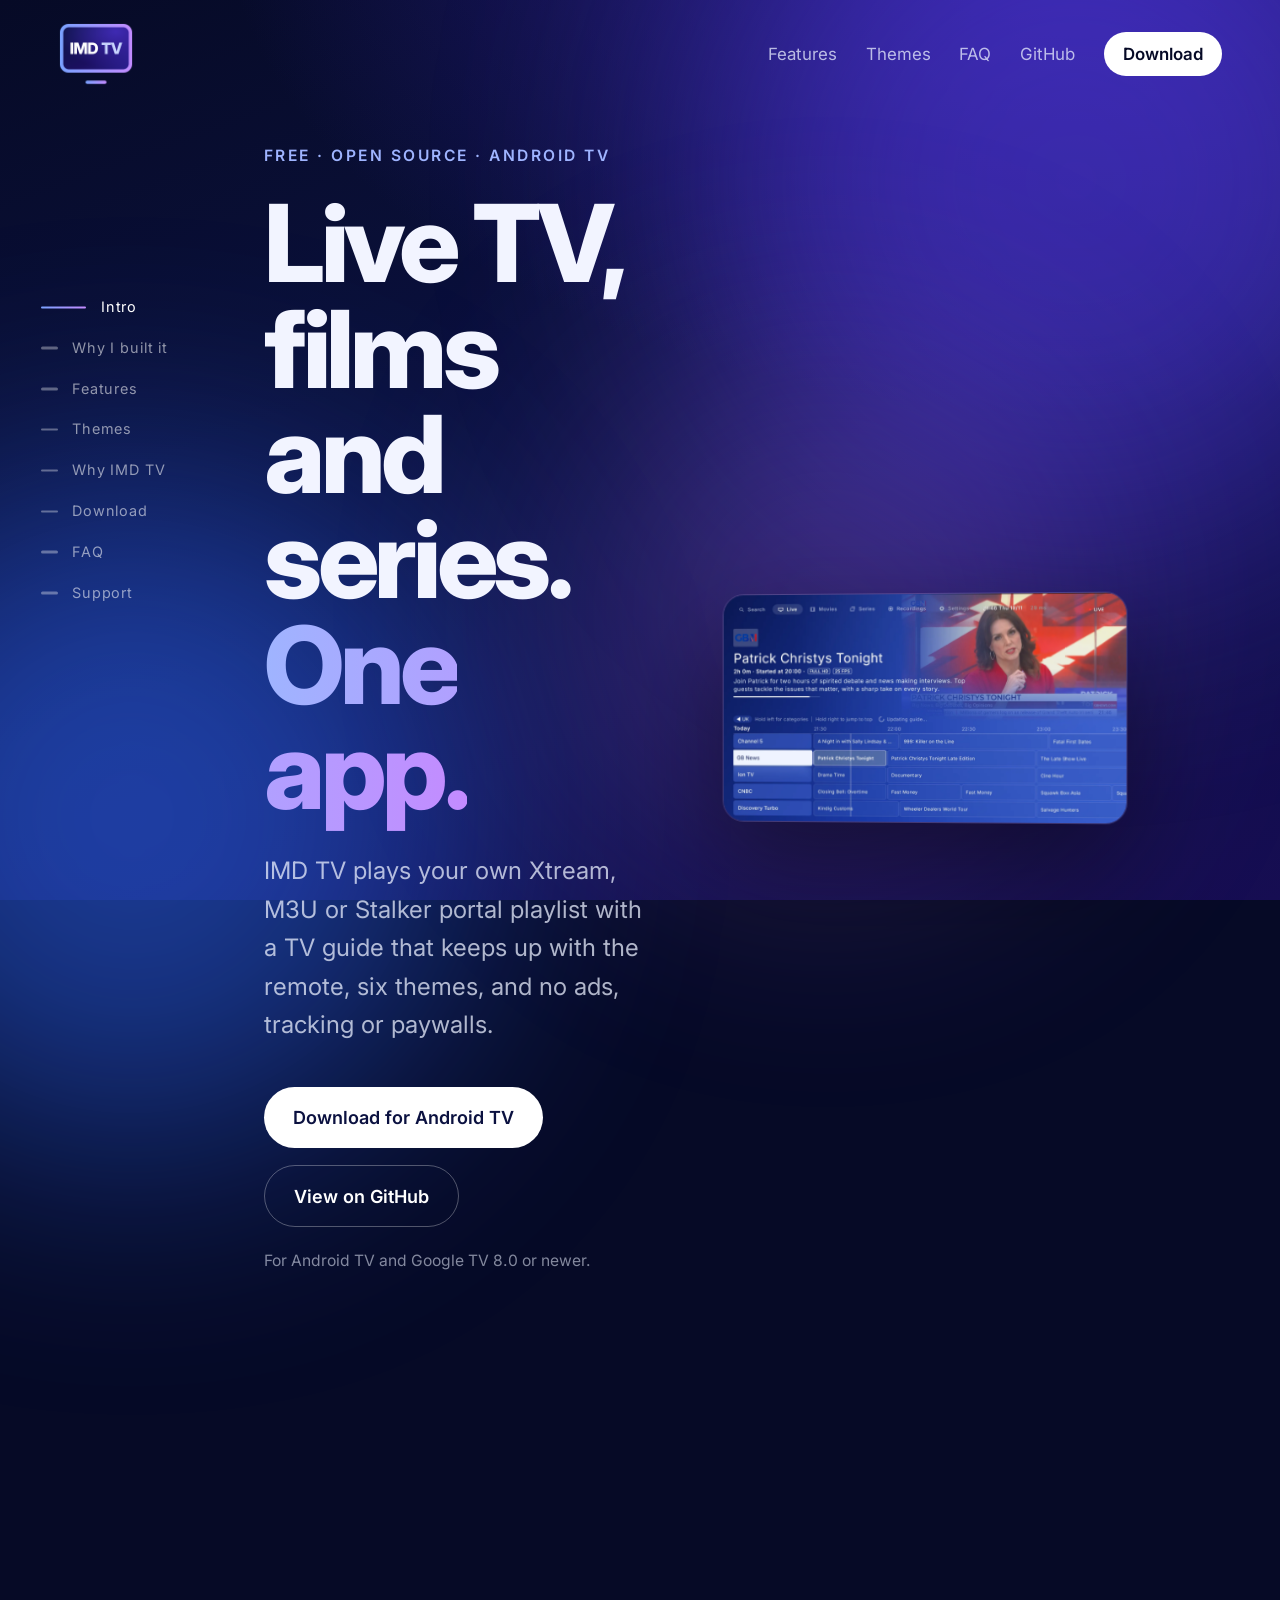
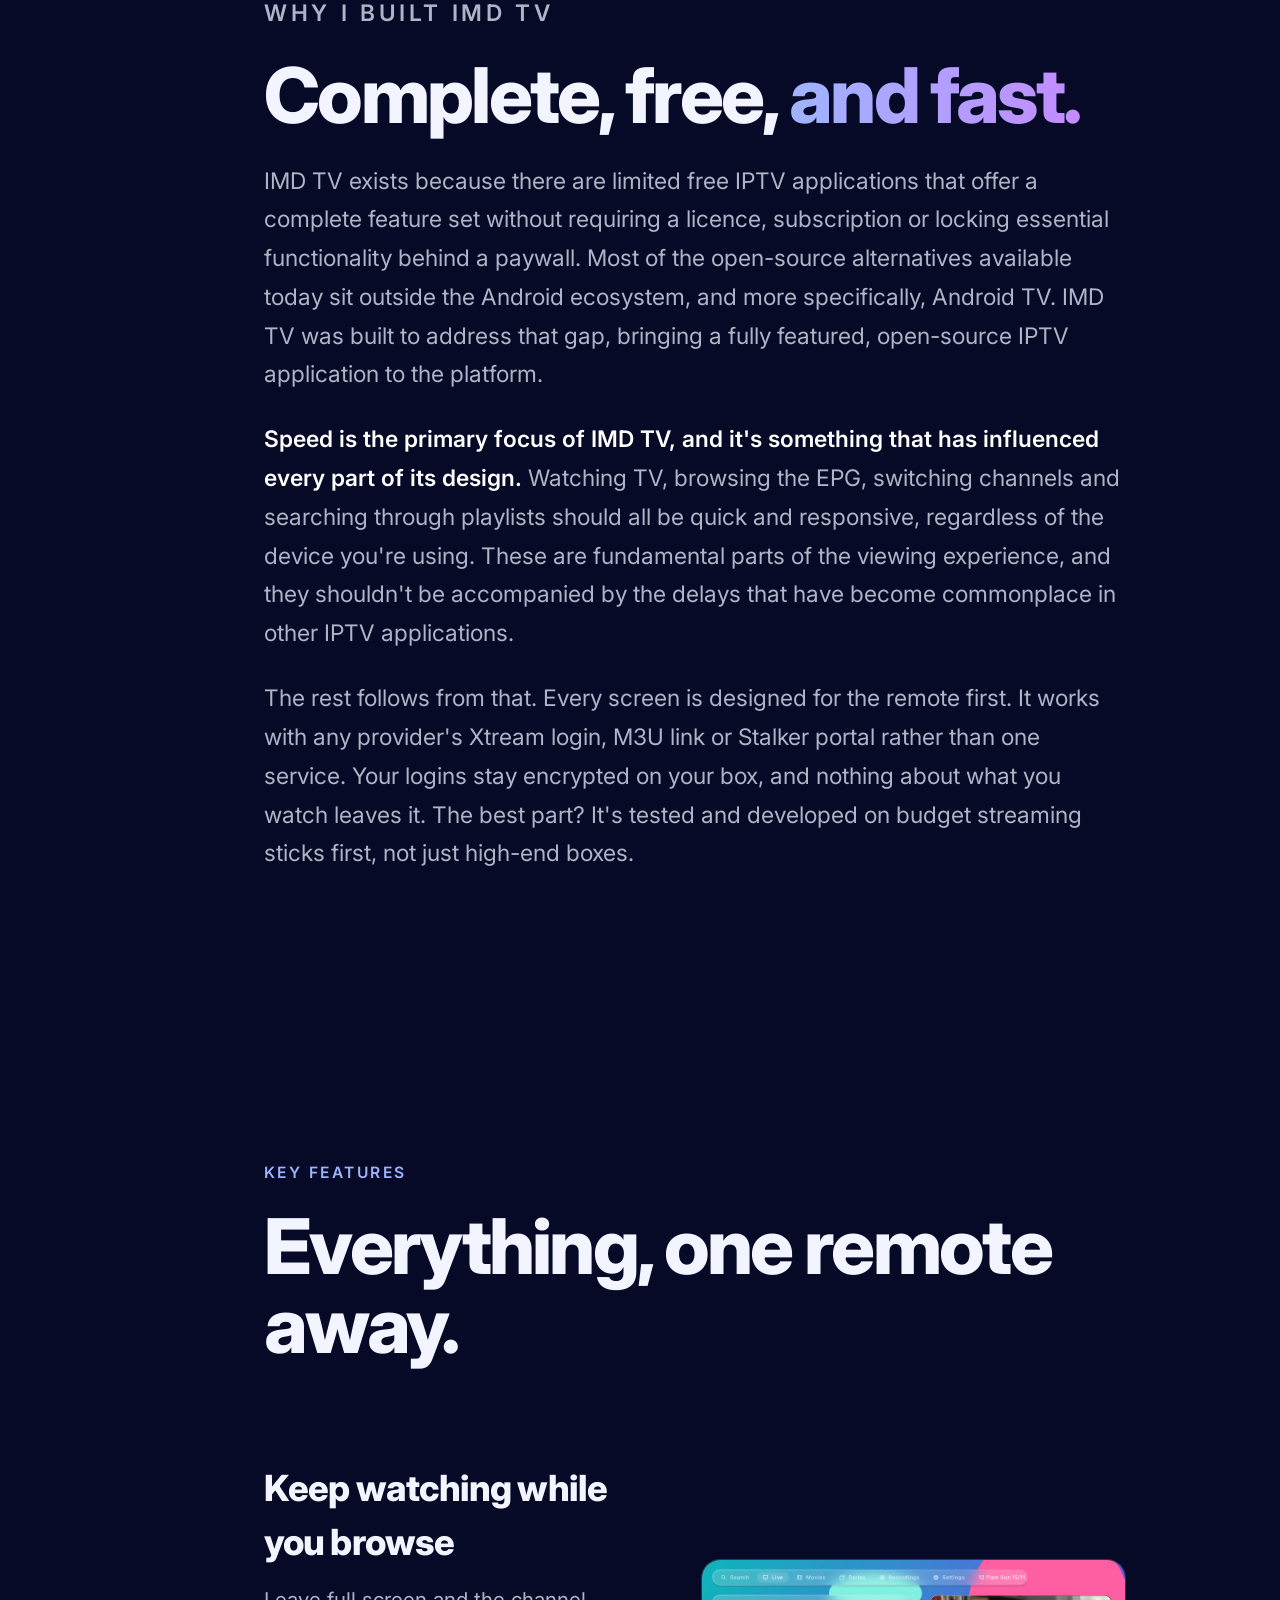
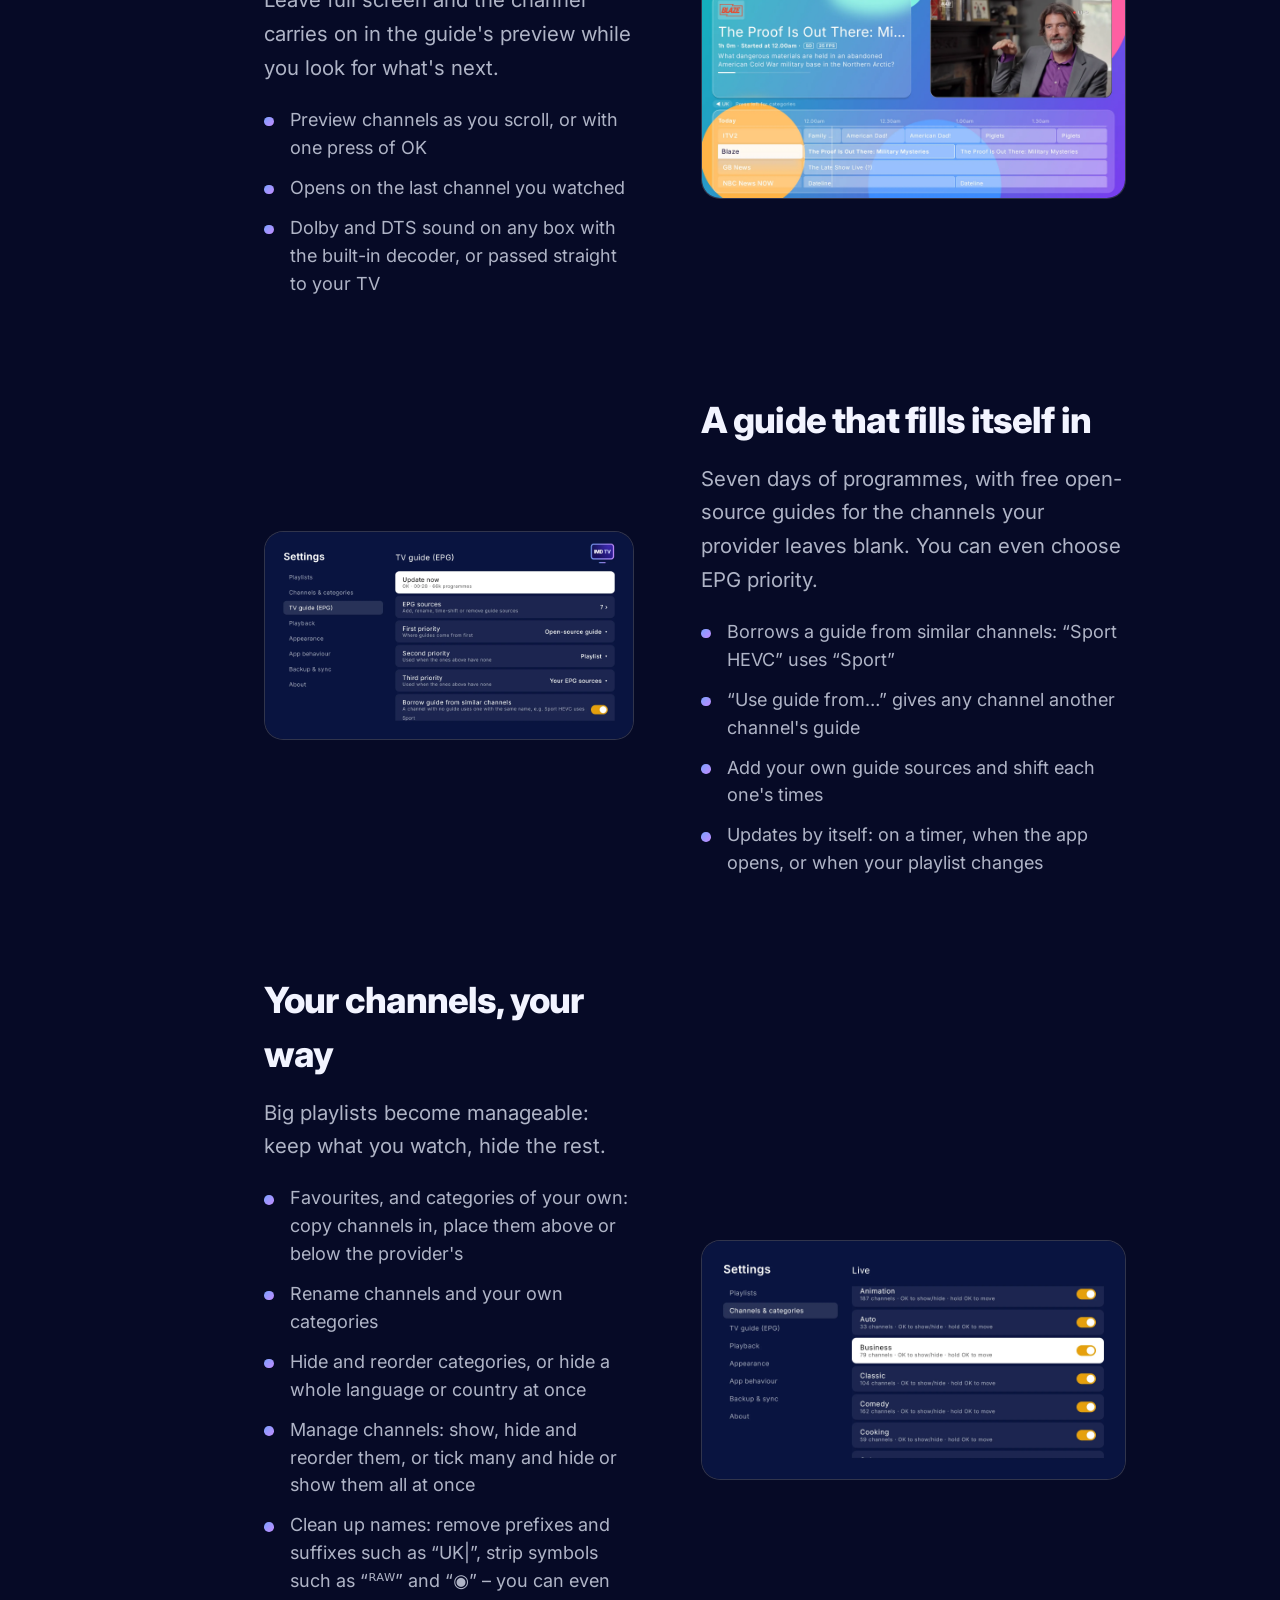
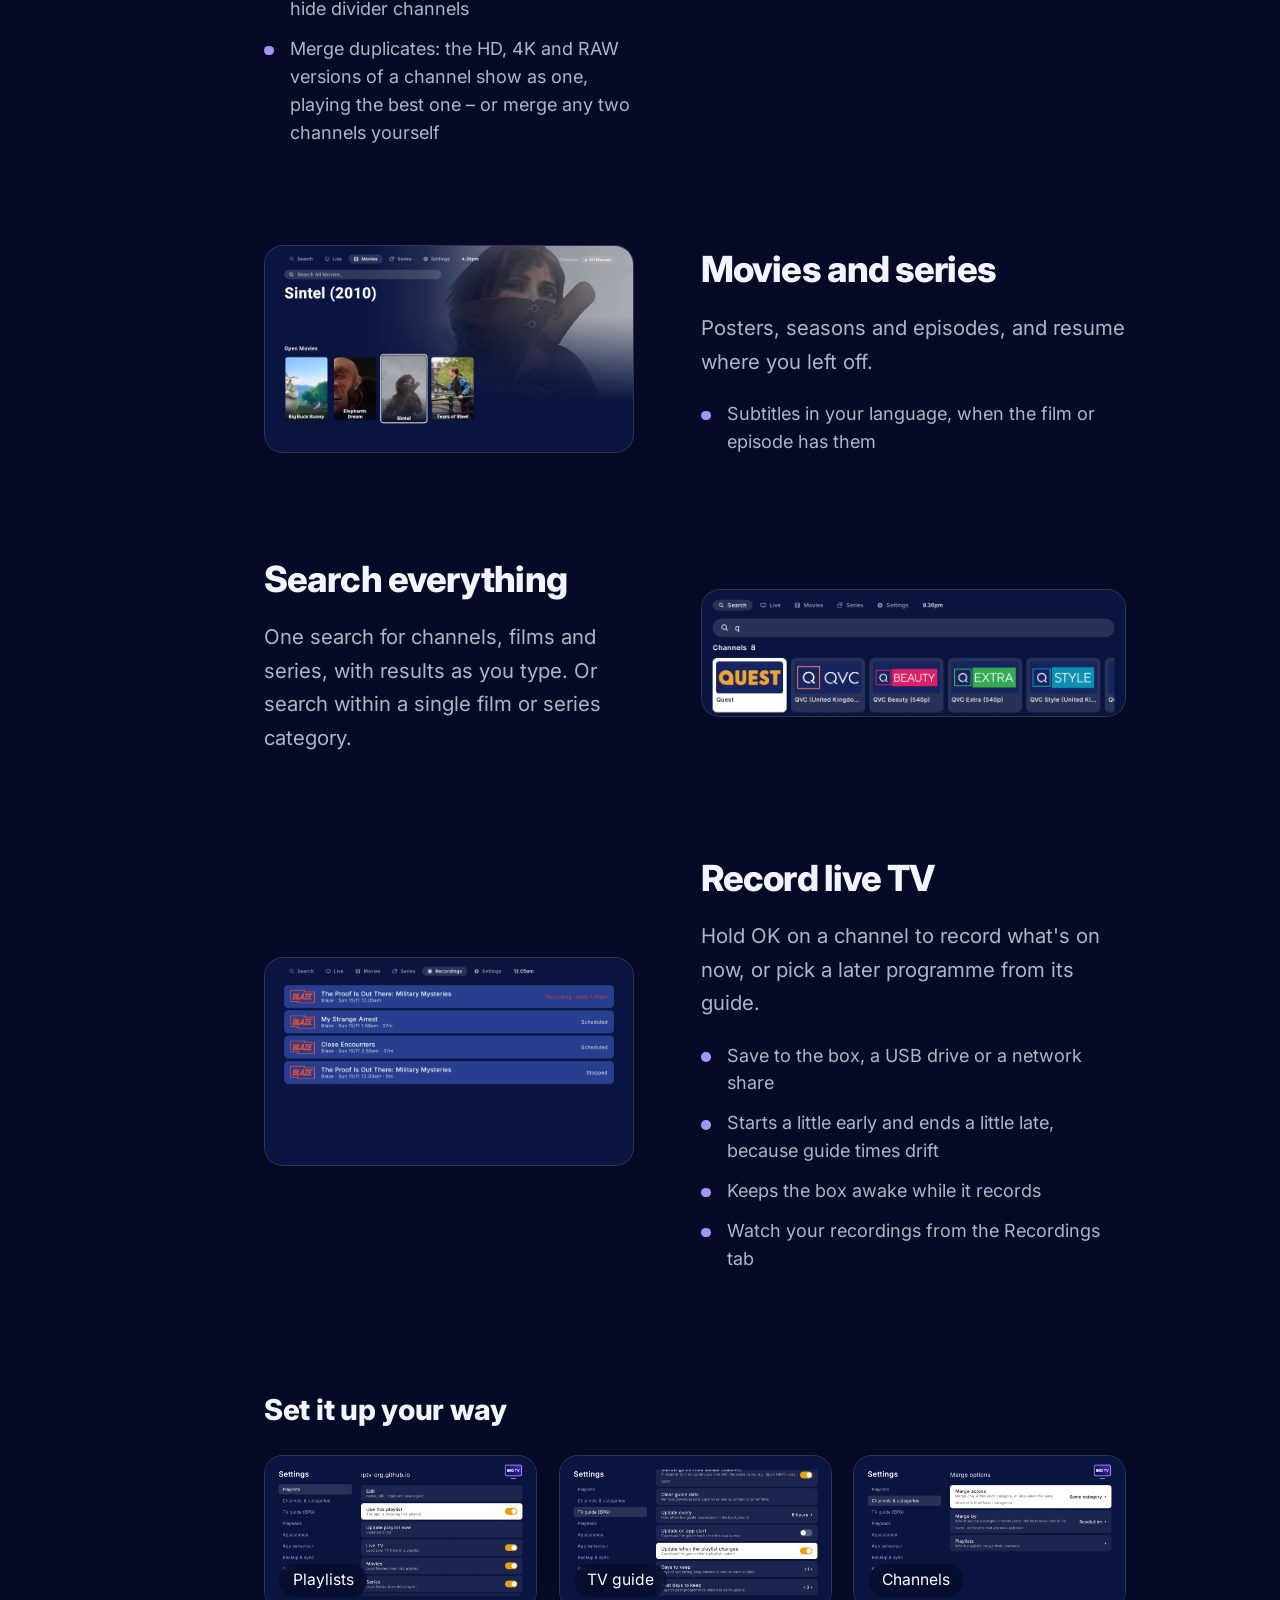
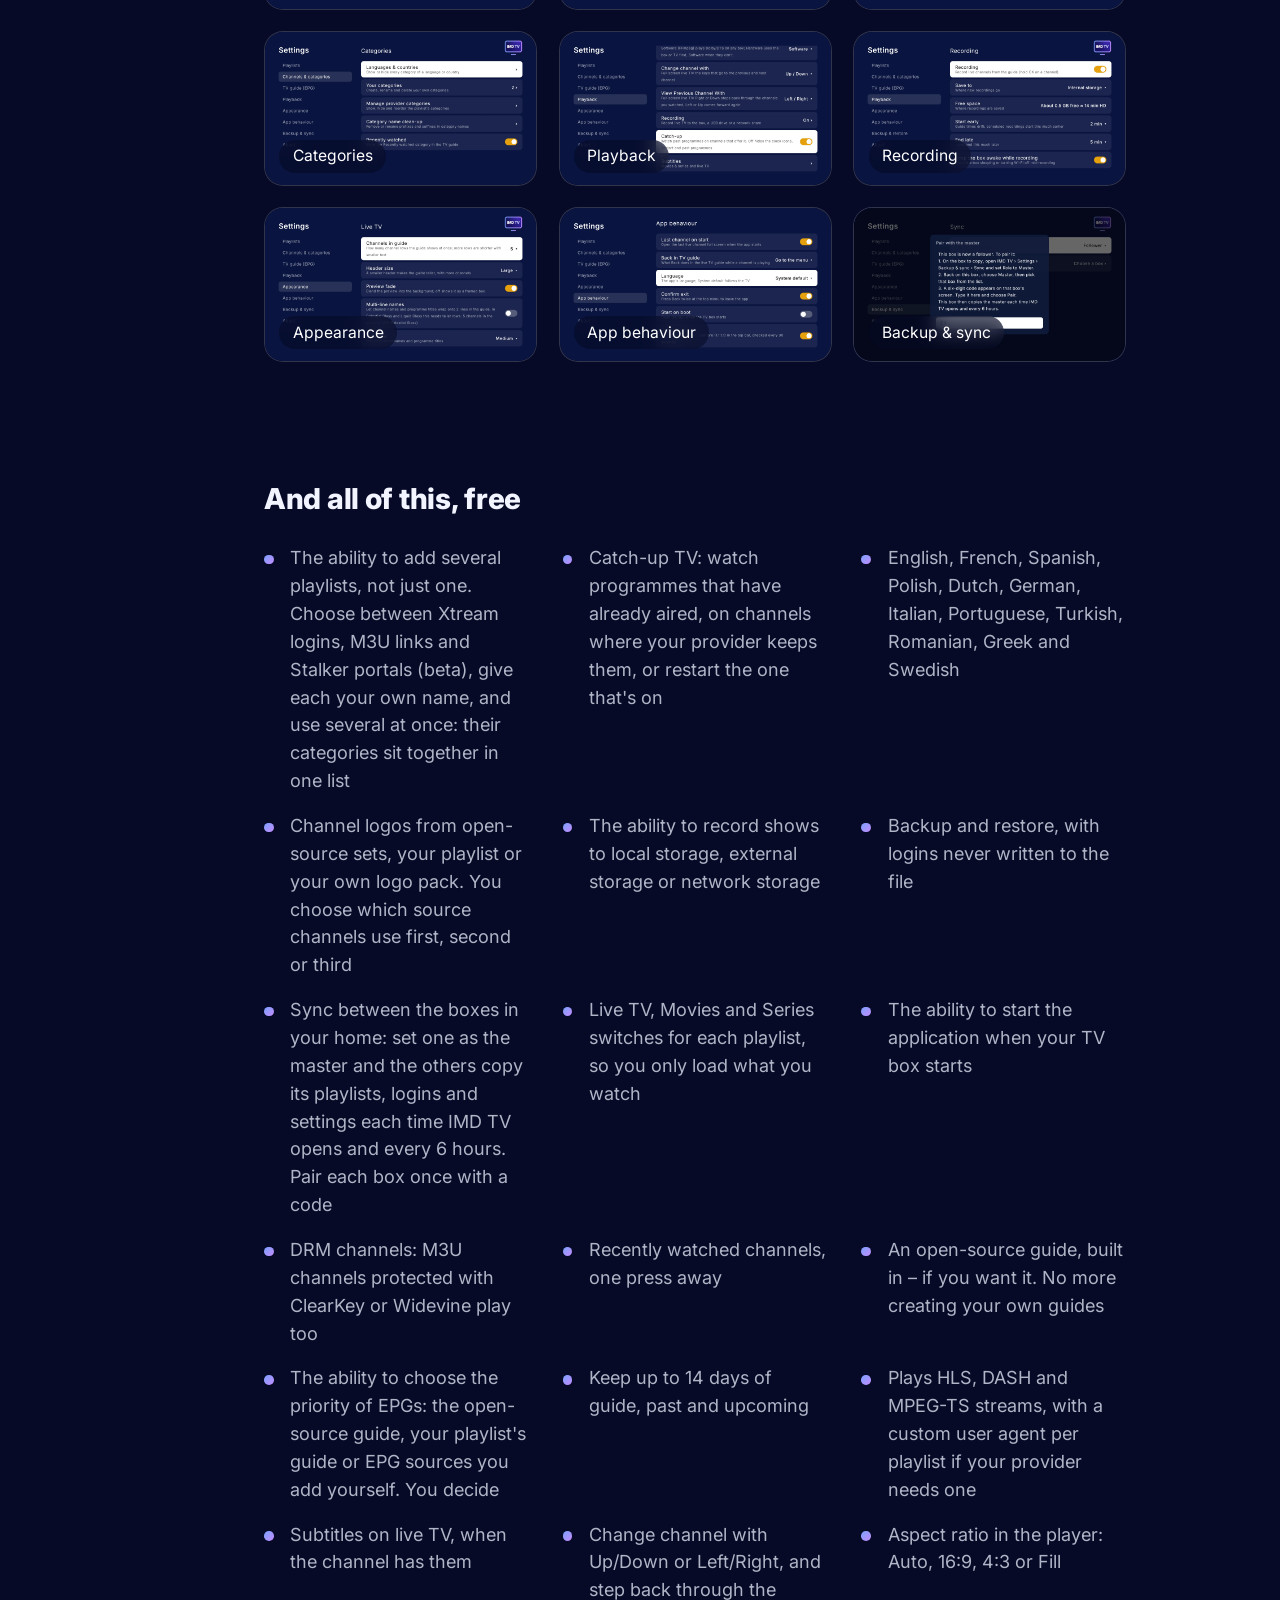
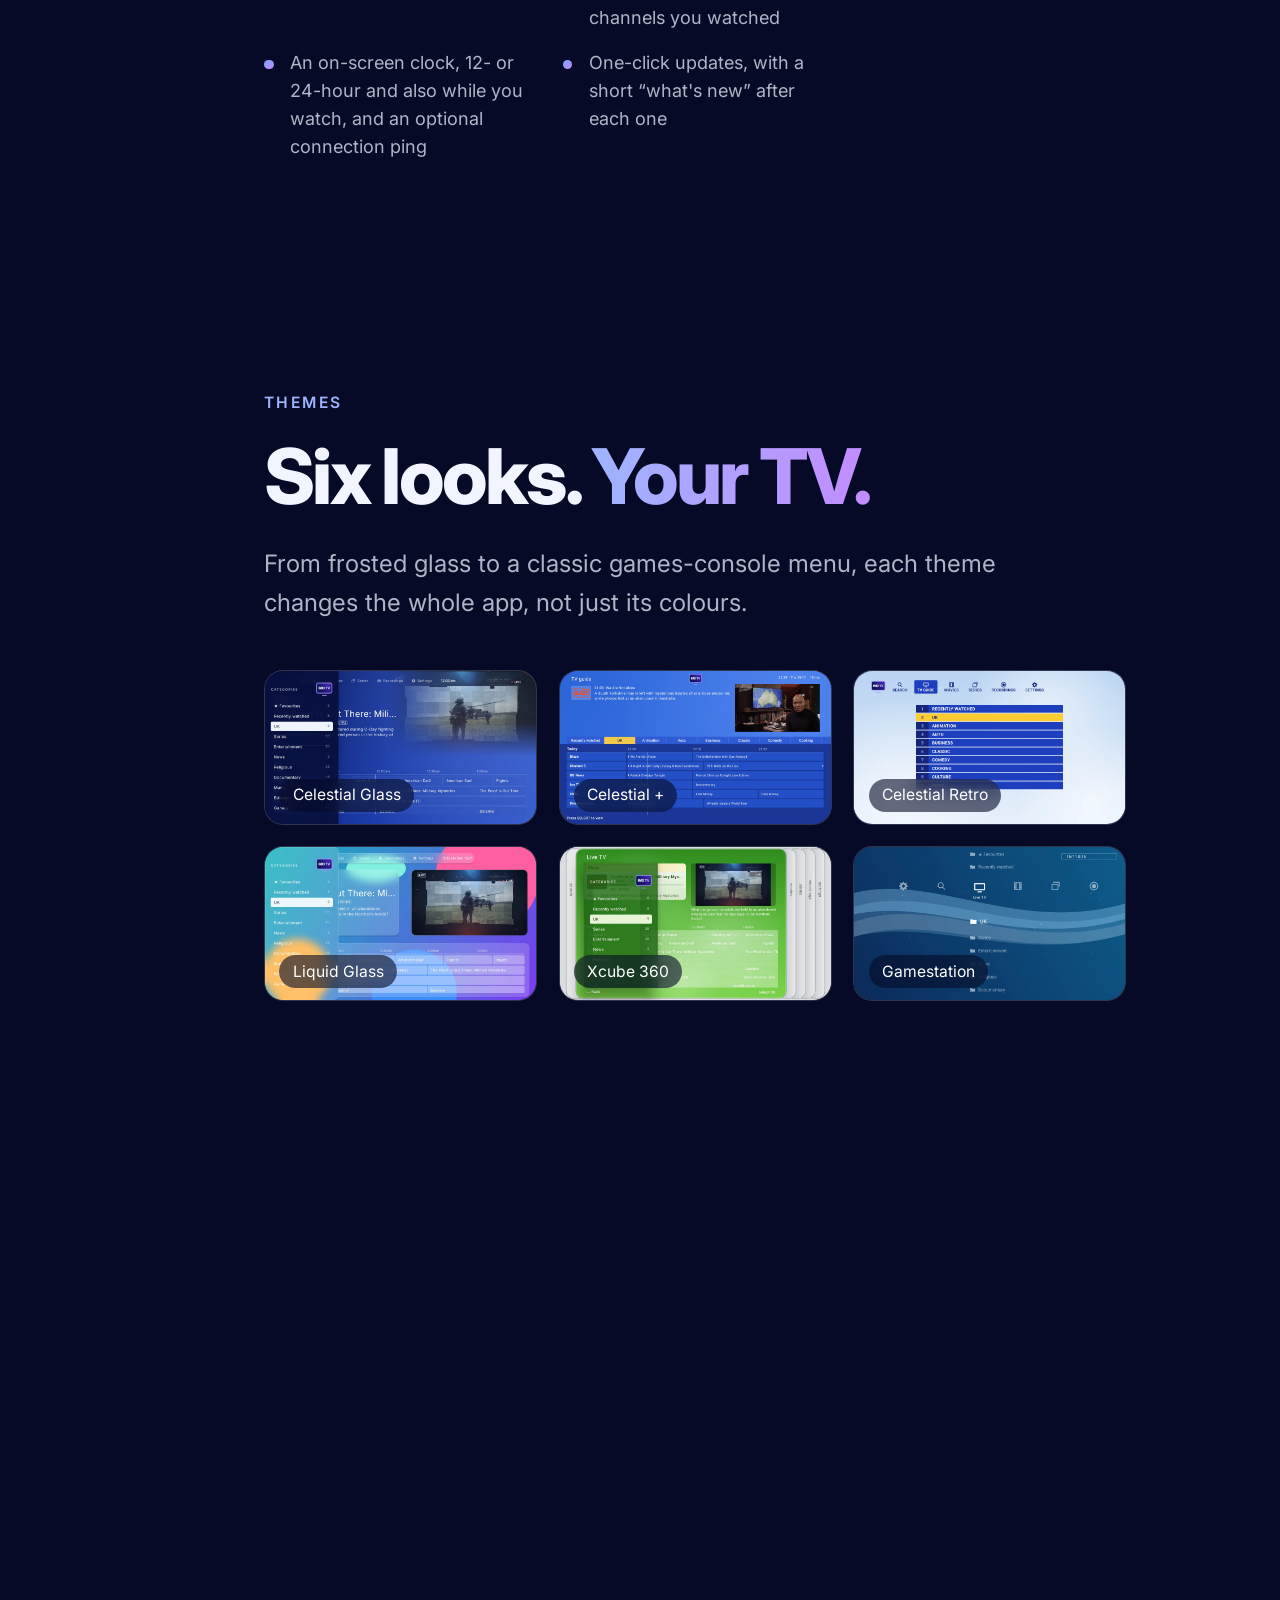
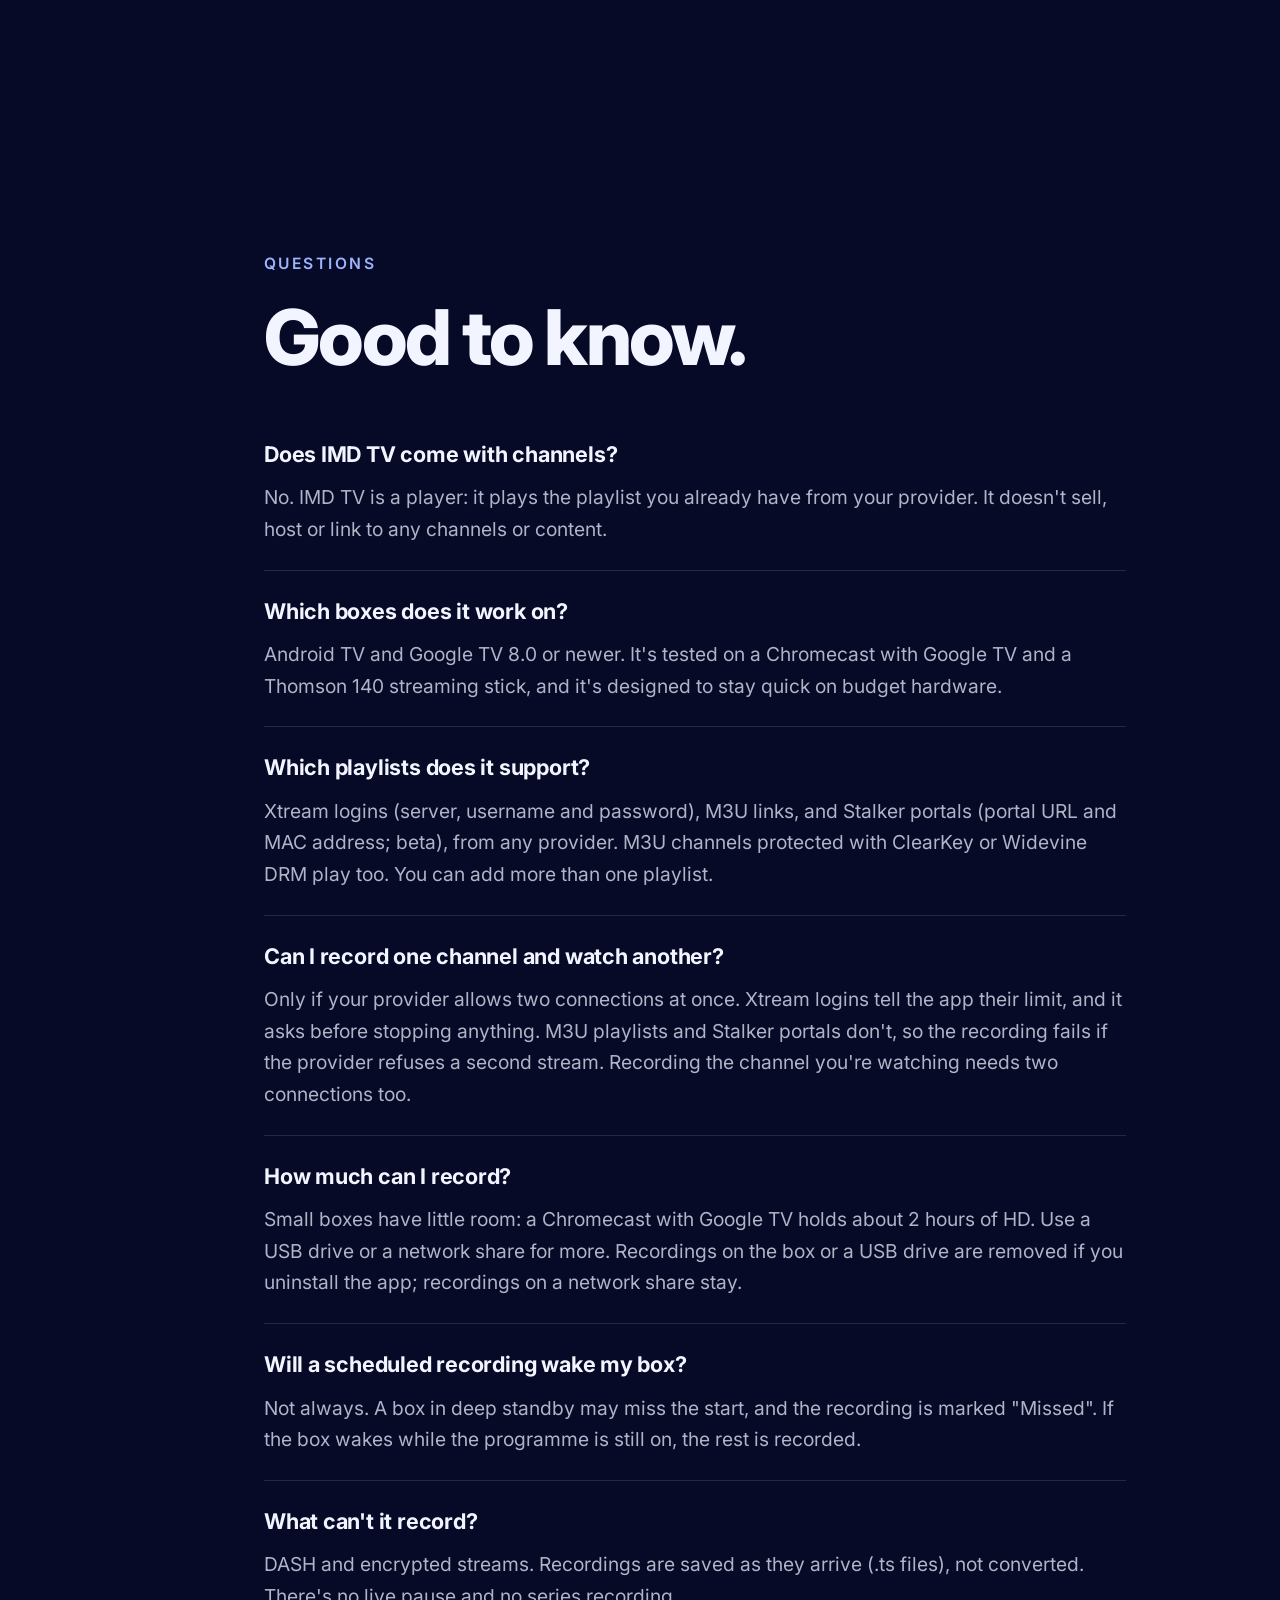
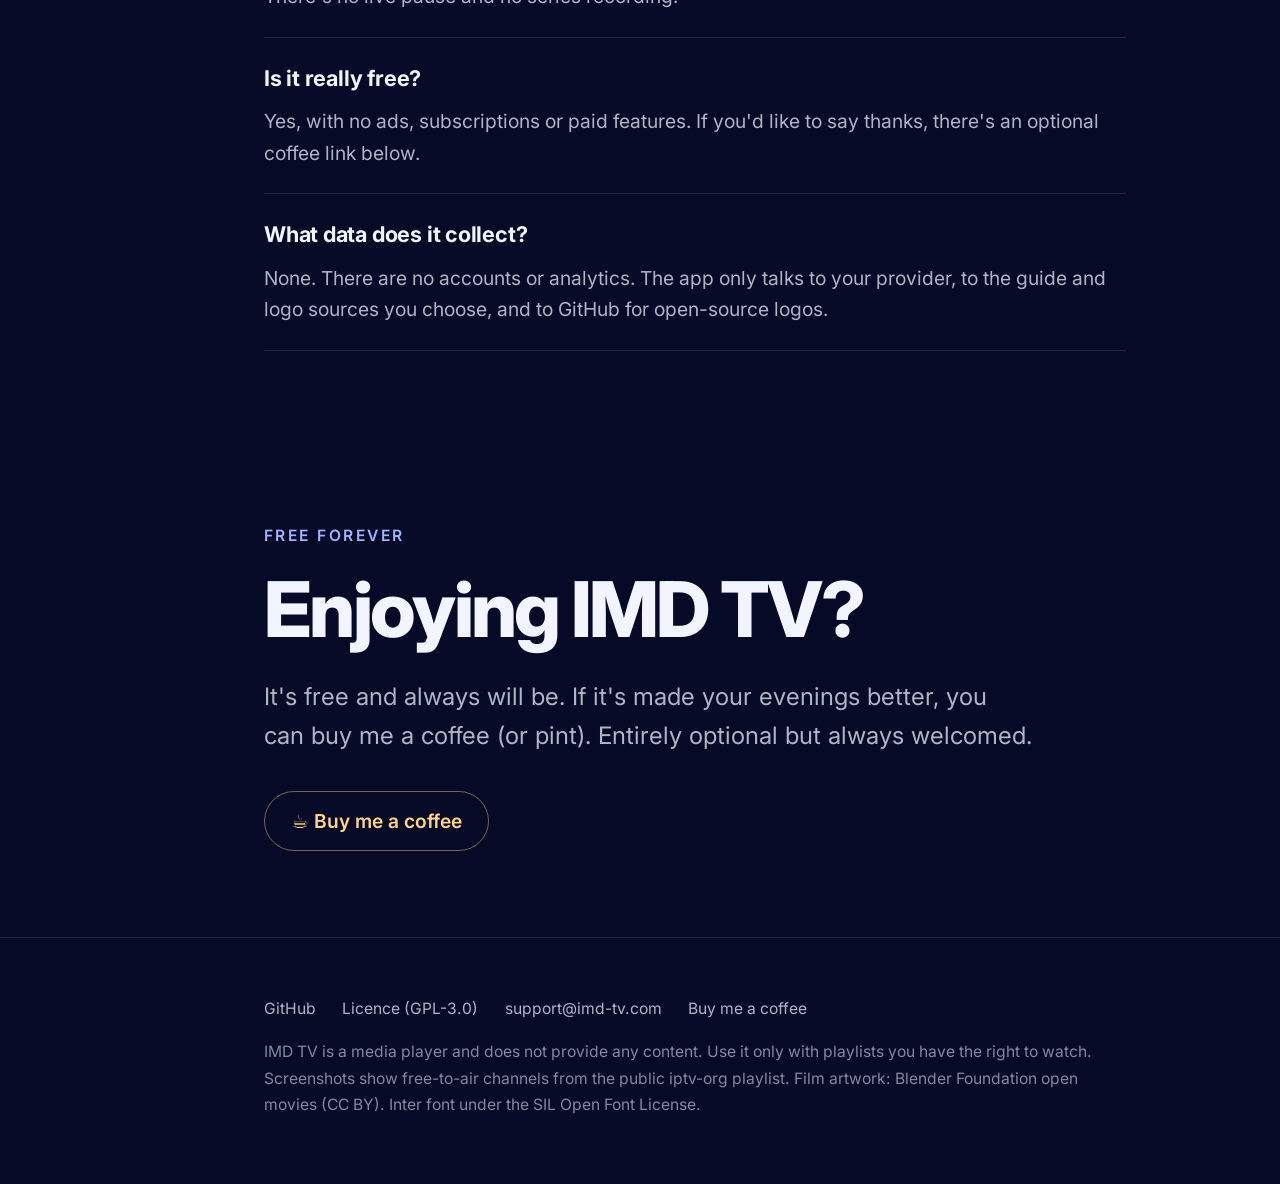
==== site/index.html @ 857a984e "Site: new guide and theme shots, Channels/Appearance/Playback tiles, merge, catch-up and languages f" ====
<!doctype html>
<html lang="en" class="no-js">
<head>
<meta charset="utf-8">
<meta name="viewport" content="width=device-width, initial-scale=1">
<title>IMD TV — free, open-source IPTV for Android TV</title>
<meta name="description" content="IMD TV is a free, open-source IPTV player for Android TV and Google TV: a fast TV guide, movies and series, six themes, and no ads or tracking. Bring your own Xtream, M3U or Stalker portal playlist.">
<meta name="theme-color" content="#060a26">
<link rel="icon" type="image/png" href="favicon.png">
<link rel="preload" href="fonts/Inter-Variable.woff2" as="font" type="font/woff2" crossorigin>
<link rel="stylesheet" href="styles.css">
<meta property="og:type" content="website">
<meta property="og:title" content="IMD TV — free, open-source IPTV for Android TV">
<meta property="og:description" content="A fast TV guide, movies and series, six themes, and no ads or tracking. Bring your own playlist.">
<meta property="og:url" content="https://majorleeevil.github.io/imd-tv/">
<meta property="og:image" content="https://majorleeevil.github.io/imd-tv/img/og.webp">
<meta name="twitter:card" content="summary_large_image">
</head>
<body>
<a class="skip" href="#intro">Skip to content</a>
<div class="sky" aria-hidden="true"></div>
<div class="blob b1" aria-hidden="true"></div><div class="blob b2" aria-hidden="true"></div><div class="blob b3" aria-hidden="true"></div>

<header class="top">
  <a class="brand" href="#intro"><img src="img/logo.png" alt="IMD TV" width="64" height="54"></a>
  <nav aria-label="Main">
    <a href="#features">Features</a>
    <a href="#themes">Themes</a>
    <a href="#faq">FAQ</a>
    <a href="https://github.com/majorleeevil/imd-tv">GitHub</a>
    <a class="pill" href="#download">Download</a>
  </nav>
</header>
<nav class="rail" aria-label="Sections"></nav>

<main>
  <section id="intro" data-name="Intro">
    <div class="reveal intro">
      <div>
        <p class="kicker">Free · Open source · Android TV</p>
        <h1>Live TV, films<br>and series.<br><span class="grad">One app.</span></h1>
        <p class="lead">IMD TV plays your own Xtream, M3U or Stalker portal playlist with a TV guide that keeps up with the remote, six themes, and no ads, tracking or paywalls.</p>
        <div class="btns">
          <a class="btn primary" href="#download">Download for Android TV</a>
          <a class="btn ghost" href="https://github.com/majorleeevil/imd-tv">View on GitHub</a>
        </div>
        <p class="small">For Android TV and Google TV 8.0 or newer.</p>
      </div>
      <div class="hero-shot"><img src="img/themes/celestial-glass.webp" width="1920" height="1080" alt="The IMD TV guide in the Celestial Glass theme: GB News's programme details above a grid of channels and programmes, with the channel previewing top right."></div>
    </div>
  </section>

  <section id="story" data-name="Why I built it">
    <div class="reveal story">
      <p class="kicker">Why I built IMD TV</p>
      <h2>Complete, free, <span class="grad">and fast.</span></h2>
      <p>IMD TV exists because there are limited free IPTV applications that offer a complete feature set without requiring a licence, subscription or locking essential functionality behind a paywall. Most of the open-source alternatives available today sit outside the Android ecosystem, and more specifically, Android TV. IMD TV was built to address that gap, bringing a fully featured, open-source IPTV application to the platform.</p>
      <p><strong>Speed is the primary focus of IMD TV, and it's something that has influenced every part of its design.</strong> Watching TV, browsing the EPG, switching channels and searching through playlists should all be quick and responsive, regardless of the device you're using. These are fundamental parts of the viewing experience, and they shouldn't be accompanied by the delays that have become commonplace in other IPTV applications.</p>
      <p>The rest follows from that. Every screen is designed for the remote first. It works with any provider's Xtream login, M3U link or Stalker portal rather than one service. Your logins stay encrypted on your box, and nothing about what you watch leaves it. The best part? It's tested and developed on budget streaming sticks first, not just high-end boxes.</p>
    </div>
  </section>

  <section id="features" data-name="Features">
    <div class="reveal">
      <p class="kicker">Key features</p>
      <h2>Everything, one remote away.</h2>

      <div class="feature">
        <div class="text">
          <h3>Keep watching while you browse</h3>
          <p>Leave full screen and the channel carries on in the guide's preview while you look for what's next.</p>
          <ul role="list">
            <li>Preview channels as you scroll, or with one press of OK</li>
            <li>Opens on the last channel you watched</li>
            <li>Dolby and DTS sound on any box with the built-in decoder, or passed straight to your TV</li>
          </ul>
        </div>
        <figure class="shot"><img src="img/themes/liquid-glass.webp" width="1920" height="1080" loading="lazy" alt="The guide in the Liquid Glass theme with Blaze playing in the preview window"></figure>
      </div>

      <div class="feature flip">
        <div class="text">
          <h3>A guide that fills itself in</h3>
          <p>Seven days of programmes, with free open-source guides for the channels your provider leaves blank. You can even choose EPG priority.</p>
          <ul role="list">
            <li>Borrows a guide from similar channels: “Sport HEVC” uses “Sport”</li>
            <li>“Use guide from…” gives any channel another channel's guide</li>
            <li>Add your own guide sources and shift each one's times</li>
            <li>Updates by itself: on a timer, when the app opens, or when your playlist changes</li>
          </ul>
        </div>
        <figure class="shot"><img src="img/settings/guide-1.webp" width="1920" height="1080" loading="lazy" alt="TV guide settings: update now, EPG sources, the three guide priorities and borrow guide from similar channels"></figure>
      </div>

      <div class="feature">
        <div class="text">
          <h3>Your channels, your way</h3>
          <p>Big playlists become manageable: keep what you watch, hide the rest.</p>
          <ul role="list">
            <li>Favourites, and categories of your own: copy channels in, place them above or below the provider's</li>
            <li>Rename channels and your own categories</li>
            <li>Hide and reorder categories, or hide a whole language or country at once</li>
            <li>Manage channels: show, hide and reorder them, or tick many and hide or show them all at once</li>
            <li>Clean up names: remove prefixes and suffixes such as “UK|”, strip symbols such as “ᴿᴬᵂ” and “◉” – you can even hide divider channels</li>
            <li>Merge duplicates: the HD, 4K and RAW versions of a channel show as one, playing the best one – or merge any two channels yourself</li>
          </ul>
        </div>
        <figure class="shot"><img src="img/settings/manage-categories.webp" width="1920" height="1080" loading="lazy" alt="Manage provider categories: each Live category with its channel count, a show or hide switch and hold OK to move"></figure>
      </div>

      <div class="feature flip">
        <div class="text">
          <h3>Movies and series</h3>
          <p>Posters, seasons and episodes, and resume where you left off.</p>
          <ul role="list">
            <li>Subtitles in your language, when the film or episode has them</li>
          </ul>
        </div>
        <figure class="shot"><img src="img/movies.webp" width="1920" height="1080" loading="lazy" alt="Movies screen: a row of posters with the focused film's artwork behind"></figure>
      </div>

      <div class="feature">
        <div class="text">
          <h3>Search everything</h3>
          <p>One search for channels, films and series, with results as you type. Or search within a single film or series category.</p>
        </div>
        <figure class="shot"><img src="img/search.webp" width="1920" height="570" loading="lazy" alt="Search for the letter Q: channel results such as Quest and QVC, each with its logo"></figure>
      </div>

      <div class="feature flip">
        <div class="text">
          <h3>Record live TV</h3>
          <p>Hold OK on a channel to record what's on now, or pick a later programme from its guide.</p>
          <ul role="list">
            <li>Save to the box, a USB drive or a network share</li>
            <li>Starts a little early and ends a little late, because guide times drift</li>
            <li>Keeps the box awake while it records</li>
            <li>Watch your recordings from the Recordings tab</li>
          </ul>
        </div>
        <figure class="shot"><img src="img/recordings.webp" width="1920" height="1080" loading="lazy" alt="Recordings tab: a Blaze programme recording now, two scheduled and one finished"></figure>
      </div>

      <h3 class="more-title">Set it up your way</h3>
      <div class="themes settings-shots">
        <figure class="shot rotate"><img src="img/settings/playlists-1.webp" width="1920" height="1080" loading="lazy" alt="Settings, Playlists: the list of playlists, with iptv-org.github.io in use"><img src="img/settings/playlists-2.webp" width="1920" height="1080" loading="lazy" alt="Settings, Playlists: the Add playlist form"><img src="img/settings/playlists-3.webp" width="1920" height="1080" loading="lazy" alt="Settings, a playlist's page: Use this playlist and switches for Live TV, Movies and Series"><figcaption>Playlists</figcaption></figure>
        <figure class="shot rotate"><img src="img/settings/guide-1.webp" width="1920" height="1080" loading="lazy" alt="Settings, TV guide: update now, guide sources, three guide priorities and borrow guide from similar channels"><img src="img/settings/guide-2.webp" width="1920" height="1080" loading="lazy" alt="Settings, TV guide: clear guide data, update every, update on start, update on playlist change and days to keep"><figcaption>TV guide</figcaption></figure>
        <figure class="shot rotate"><img src="img/settings/channels-1.webp" width="1920" height="1080" loading="lazy" alt="Settings, Channels: manage channels, merge channels, merge options, channel logos and channel name clean-up"><img src="img/settings/channels-2.webp" width="1920" height="1080" loading="lazy" alt="Settings, Channels: remove special characters, hide header channels and channel numbers"><img src="img/settings/channels-3.webp" width="1920" height="1080" loading="lazy" alt="Settings, Merge options: merge across, merge by and playlists"><figcaption>Channels</figcaption></figure>
        <figure class="shot"><img src="img/settings/categories-1.webp" width="1920" height="1080" loading="lazy" alt="Settings, Categories: languages, your categories, manage provider categories, category name clean-up and a Recently watched switch"><figcaption>Categories</figcaption></figure>
        <figure class="shot rotate"><img src="img/settings/playback-1.webp" width="1920" height="1080" loading="lazy" alt="Settings, Playback: autoplay, audio decoder, change channel with and view previous channel"><img src="img/settings/playback-2.webp" width="1920" height="1080" loading="lazy" alt="Settings, Playback: recording, catch-up and subtitles"><figcaption>Playback</figcaption></figure>
        <figure class="shot"><img src="img/settings/recording.webp" width="1920" height="1080" loading="lazy" alt="Settings, Recording: recording switch, save to, free space, start early, end late and keep the box awake"><figcaption>Recording</figcaption></figure>
        <figure class="shot rotate"><img src="img/settings/appearance-1.webp" width="1920" height="1080" loading="lazy" alt="Settings, Appearance: App, Live TV and Movies and Series"><img src="img/settings/appearance-2.webp" width="1920" height="1080" loading="lazy" alt="Settings, Appearance, App: theme, theme colour, theme mode, date and time, and reset"><img src="img/settings/appearance-3.webp" width="1920" height="1080" loading="lazy" alt="Settings, Appearance, Live TV: channels in guide, header size, preview fade, multi-line names and title size"><figcaption>Appearance</figcaption></figure>
        <figure class="shot"><img src="img/settings/behaviour-1.webp" width="1920" height="1080" loading="lazy" alt="Settings, App behaviour: last channel on start, Back in TV guide, language, confirm exit, start on boot and show ping"><figcaption>App behaviour</figcaption></figure>
        <figure class="shot rotate"><img src="img/settings/backup-1.webp" width="1920" height="1080" loading="lazy" alt="Settings, Backup and restore"><img src="img/settings/backup-2.webp" width="1920" height="1080" loading="lazy" alt="Settings, Sync: this box is the master and has no followers"><img src="img/settings/backup-3.webp" width="1920" height="1080" loading="lazy" alt="Settings, Sync: the steps to pair with the master"><figcaption>Backup &amp; sync</figcaption></figure>
      </div>

      <h3 class="more-title">And all of this, free</h3>
      <ul class="more" role="list">
        <li>The ability to add several playlists, not just one. Choose between Xtream logins, M3U links and Stalker portals (beta), give each your own name, and use several at once: their categories sit together in one list</li>
        <li>Catch-up TV: watch programmes that have already aired, on channels where your provider keeps them, or restart the one that's on</li>
        <li>English, French, Spanish, Polish, Dutch, German, Italian, Portuguese, Turkish, Romanian, Greek and Swedish</li>
        <li>Channel logos from open-source sets, your playlist or your own logo pack. You choose which source channels use first, second or third</li>
        <li>The ability to record shows to local storage, external storage or network storage</li>
        <li>Backup and restore, with logins never written to the file</li>
        <li>Sync between the boxes in your home: set one as the master and the others copy its playlists, logins and settings each time IMD TV opens and every 6 hours. Pair each box once with a code</li>
        <li>Live TV, Movies and Series switches for each playlist, so you only load what you watch</li>
        <li>The ability to start the application when your TV box starts</li>
        <li>DRM channels: M3U channels protected with ClearKey or Widevine play too</li>
        <li>Recently watched channels, one press away</li>
        <li>An open-source guide, built in – if you want it. No more creating your own guides</li>
        <li>The ability to choose the priority of EPGs: the open-source guide, your playlist's guide or EPG sources you add yourself. You decide</li>
        <li>Keep up to 14 days of guide, past and upcoming</li>
        <li>Plays HLS, DASH and MPEG-TS streams, with a custom user agent per playlist if your provider needs one</li>
        <li>Subtitles on live TV, when the channel has them</li>
        <li>Change channel with Up/Down or Left/Right, and step back through the channels you watched</li>
        <li>Aspect ratio in the player: Auto, 16:9, 4:3 or Fill</li>
        <li>An on-screen clock, 12- or 24-hour and also while you watch, and an optional connection ping</li>
        <li>One-click updates, with a short “what's new” after each one</li>
      </ul>
    </div>
  </section>

  <section id="themes" data-name="Themes">
    <div class="reveal">
      <p class="kicker">Themes</p>
      <h2>Six looks. <span class="grad">Your TV.</span></h2>
      <p class="lead">From frosted glass to a classic games-console menu, each theme changes the whole app, not just its colours.</p>
      <div class="themes">
        <figure class="shot rotate"><img src="img/themes/celestial-glass.webp" width="1920" height="1080" loading="lazy" alt="Celestial Glass theme: TV guide on a deep blue background"><img src="img/themes/celestial-glass-categories.webp" width="1920" height="1080" loading="lazy" alt="Celestial Glass theme: the live TV categories"><figcaption>Celestial Glass</figcaption></figure>
        <figure class="shot rotate"><img src="img/themes/celestial-plus.webp" width="1920" height="1080" loading="lazy" alt="Celestial + theme: guide with category tabs and a yellow highlight"><img src="img/themes/celestial-plus-categories.webp" width="1920" height="1080" loading="lazy" alt="Celestial + theme: the live TV categories"><figcaption>Celestial +</figcaption></figure>
        <figure class="shot rotate"><img src="img/themes/celestial-retro.webp" width="1920" height="1080" loading="lazy" alt="Celestial Retro theme: a full-width classic guide grid"><img src="img/themes/celestial-retro-categories.webp" width="1920" height="1080" loading="lazy" alt="Celestial Retro theme: the live TV categories"><figcaption>Celestial Retro</figcaption></figure>
        <figure class="shot rotate"><img src="img/themes/liquid-glass.webp" width="1920" height="1080" loading="lazy" alt="Liquid Glass theme: glass panels over colourful shapes"><img src="img/themes/liquid-glass-categories.webp" width="1920" height="1080" loading="lazy" alt="Liquid Glass theme: the live TV categories"><figcaption>Liquid Glass</figcaption></figure>
        <figure class="shot rotate"><img src="img/themes/xcube-360.webp" width="1920" height="1080" loading="lazy" alt="Xcube 360 theme: green blades with the guide in the centre blade"><img src="img/themes/xcube-360-categories.webp" width="1920" height="1080" loading="lazy" alt="Xcube 360 theme: the live TV categories"><figcaption>Xcube 360</figcaption></figure>
        <figure class="shot rotate"><img src="img/themes/gamestation.webp" width="1920" height="1080" loading="lazy" alt="Gamestation theme: a wave background with a channel folder and preview"><img src="img/themes/gamestation-categories.webp" width="1920" height="1080" loading="lazy" alt="Gamestation theme: the live TV categories"><figcaption>Gamestation</figcaption></figure>
      </div>
    </div>
  </section>

  <section id="why" data-name="Why IMD TV">
    <div class="reveal">
      <p class="kicker">Why IMD TV</p>
      <h2>Yours, not ours.</h2>
      <div class="grid">
        <div class="card"><h3>Free and open source</h3><p>No subscription, no premium tier, nothing locked away. Read the code, change it, share it under the GPL-3.0 licence.</p></div>
        <div class="card"><h3>Private</h3><p>No ads, no tracking, no accounts. Logins are encrypted on your box and never leave it except to sign in to your provider.</p></div>
        <div class="card"><h3>Made for the remote</h3><p>Every screen works with a D-pad, and the guide stays quick even on budget streaming sticks.</p></div>
        <div class="card"><h3>Any provider</h3><p>Use the Xtream login, M3U link or Stalker portal you already have, from any provider. Add more than one and switch between them.</p></div>
        <div class="card"><h3>Easy to move</h3><p>Back up your favourites, categories and settings to a file and restore them on a new box. Your logins are never written to it.</p></div>
        <div class="card"><h3>Built in the open</h3><p>Report a bug or suggest a feature on GitHub, and see every change before it reaches your TV.</p></div>
      </div>
    </div>
  </section>

  <section id="download" data-name="Download">
    <div class="reveal">
      <p class="kicker">Get IMD TV</p>
      <h2>On your TV in minutes.</h2>
      <h3 class="install-h">Option 1: Downloader (on the TV)</h3>
      <ol class="steps">
        <li><span>On your TV, install the free <strong>Downloader</strong> app from the Play Store.</span></li>
        <li><span>Open Downloader, type the code <code>7573990</code> and press Go. When asked, allow Downloader to install apps, then choose Install.</span></li>
        <li><span>Open IMD TV and add your Xtream login, M3U link or Stalker portal.</span></li>
      </ol>
      <h3 class="install-h">Option 2: Sideloading (from a computer)</h3>
      <ol class="steps">
        <li><span>Download <a href="https://github.com/majorleeevil/imd-tv/releases/latest/download/imd-tv.apk">imd-tv.apk</a> on your computer.</span></li>
        <li><span>On the TV, turn on Developer options and USB or network debugging, then run <code>adb connect &lt;your TV's IP&gt;</code> and <code>adb install imd-tv.apk</code>. Or copy the file to a USB drive and open it with a file manager app on the TV.</span></li>
        <li><span>Open IMD TV and add your Xtream login, M3U link or Stalker portal.</span></li>
      </ol>
      <div class="btns">
        <a class="btn primary" href="https://github.com/majorleeevil/imd-tv/releases/latest/download/imd-tv.apk">Download the APK</a>
        <a class="btn ghost" href="https://github.com/majorleeevil/imd-tv/releases">All releases</a>
      </div>
      <p class="small">New versions are published on GitHub. Android TV and Google TV 8.0 or newer.</p>
    </div>
  </section>

  <section id="faq" data-name="FAQ">
    <div class="reveal">
      <p class="kicker">Questions</p>
      <h2>Good to know.</h2>
      <div class="faq">
        <div class="qa"><h3>Does IMD TV come with channels?</h3><p>No. IMD TV is a player: it plays the playlist you already have from your provider. It doesn't sell, host or link to any channels or content.</p></div>
        <div class="qa"><h3>Which boxes does it work on?</h3><p>Android TV and Google TV 8.0 or newer. It's tested on a Chromecast with Google TV and a Thomson 140 streaming stick, and it's designed to stay quick on budget hardware.</p></div>
        <div class="qa"><h3>Which playlists does it support?</h3><p>Xtream logins (server, username and password), M3U links, and Stalker portals (portal URL and MAC address; beta), from any provider. M3U channels protected with ClearKey or Widevine DRM play too. You can add more than one playlist.</p></div>
        <div class="qa"><h3>Can I record one channel and watch another?</h3><p>Only if your provider allows two connections at once. Xtream logins tell the app their limit, and it asks before stopping anything. M3U playlists and Stalker portals don't, so the recording fails if the provider refuses a second stream. Recording the channel you're watching needs two connections too.</p></div>
        <div class="qa"><h3>How much can I record?</h3><p>Small boxes have little room: a Chromecast with Google TV holds about 2 hours of HD. Use a USB drive or a network share for more. Recordings on the box or a USB drive are removed if you uninstall the app; recordings on a network share stay.</p></div>
        <div class="qa"><h3>Will a scheduled recording wake my box?</h3><p>Not always. A box in deep standby may miss the start, and the recording is marked "Missed". If the box wakes while the programme is still on, the rest is recorded.</p></div>
        <div class="qa"><h3>What can't it record?</h3><p>DASH and encrypted streams. Recordings are saved as they arrive (.ts files), not converted. There's no live pause and no series recording.</p></div>
        <div class="qa"><h3>Is it really free?</h3><p>Yes, with no ads, subscriptions or paid features. If you'd like to say thanks, there's an optional coffee link below.</p></div>
        <div class="qa"><h3>What data does it collect?</h3><p>None. There are no accounts or analytics. The app only talks to your provider, to the guide and logo sources you choose, and to GitHub for open-source logos.</p></div>
      </div>
    </div>
  </section>

  <section id="support" data-name="Support">
    <div class="reveal">
      <p class="kicker">Free forever</p>
      <h2>Enjoying IMD TV?</h2>
      <p class="lead">It's free and always will be. If it's made your evenings better, you can buy me a coffee (or pint). Entirely optional but always welcomed.</p>
      <a class="coffee" href="https://buymeacoffee.com/majorleeevil">☕ Buy me a coffee</a>
    </div>
  </section>
</main>

<footer>
  <nav aria-label="Footer">
    <a href="https://github.com/majorleeevil/imd-tv">GitHub</a>
    <a href="https://github.com/majorleeevil/imd-tv/blob/main/LICENSE">Licence (GPL-3.0)</a>
    <a href="mailto:support@imd-tv.com">support@imd-tv.com</a>
    <a href="https://buymeacoffee.com/majorleeevil">Buy me a coffee</a>
  </nav>
  <p>IMD TV is a media player and does not provide any content. Use it only with playlists you have the right to watch.</p>
  <p>Screenshots show free-to-air channels from the public iptv-org playlist. Film artwork: Blender Foundation open movies (CC BY). Inter font under the SIL Open Font License.</p>
</footer>
<script src="main.js"></script>
</body>
</html>
---- site/styles.css ----
/* IMD TV — site styles. Look approved 2026-11-14: near-black navy, drifting blue-violet light, left section rail. */
@font-face {
  font-family: "Inter";
  src: url("fonts/Inter-Variable.woff2") format("woff2");
  font-weight: 100 900;
  font-display: swap;
}

:root {
  --bg-0: #060a26;
  --bg-1: #0d1446;
  --bg-2: #160d52;
  --text: #f2f4ff;
  --text-2: rgba(235, 240, 255, .74);
  --text-3: rgba(235, 240, 255, .55);
  --kicker: #9fb4ff;
  --line: rgba(255, 255, 255, .12);
  --card: rgba(255, 255, 255, .06);
  --card-hover: rgba(255, 255, 255, .09);
  --accent-a: #7aa2ff;
  --accent-b: #c38bff;
  --coffee: #ffd38a;
  --rail-x: 34px;
  --content-left: 220px;
}

* { box-sizing: border-box; margin: 0; padding: 0; }
html { scroll-behavior: smooth; }
/* The whole page at 120% on wide screens (user, 2026-11-14: reads best and fills the space); phones stay at 100%. */
@media (min-width: 901px) { html { zoom: 1.2; } }
body {
  font-family: "Inter", system-ui, -apple-system, "Segoe UI", sans-serif;
  color: var(--text);
  background: var(--bg-0);
  overflow-x: hidden;
  -webkit-font-smoothing: antialiased;
  line-height: 1.5;
}
img { display: block; max-width: 100%; height: auto; }
a { color: inherit; }
:focus-visible { outline: 2px solid var(--accent-a); outline-offset: 3px; border-radius: 6px; }

.skip { position: absolute; left: -999px; top: 8px; z-index: 50; background: #fff; color: var(--bg-0); padding: 8px 14px; border-radius: 8px; }
.skip:focus { left: 12px; }

/* Background: gradient sky and three slowly drifting lights. */
.sky { position: fixed; inset: 0; z-index: 0; pointer-events: none;
  background: radial-gradient(1200px 700px at 85% -10%, #2a1f8f 0%, transparent 60%),
              linear-gradient(160deg, var(--bg-0), var(--bg-1) 55%, var(--bg-2)); }
.blob { position: fixed; border-radius: 50%; filter: blur(110px); opacity: .5; pointer-events: none; z-index: 0;
  animation: drift 20s ease-in-out infinite alternate; }
.b1 { width: 620px; height: 620px; background: #5a3cf0; top: -160px; right: -140px; }
.b2 { width: 540px; height: 540px; background: #2f6bff; bottom: -200px; left: -160px; animation-duration: 26s; }
.b3 { width: 420px; height: 420px; background: #b06bff; top: 40%; left: 45%; opacity: .25; animation-duration: 32s; }
@keyframes drift { to { transform: translate(80px, 60px) scale(1.18); } }

/* Header */
.top { position: fixed; top: 0; left: 0; right: 0; z-index: 20; display: flex; justify-content: space-between; align-items: center;
  padding: 18px 48px; transition: background .4s, backdrop-filter .4s; }
.top.scrolled { background: rgba(6, 10, 38, .55); backdrop-filter: blur(14px); -webkit-backdrop-filter: blur(14px); }
.brand { display: flex; align-items: center; gap: 12px; text-decoration: none; font-weight: 800; letter-spacing: -.02em; font-size: 20px; }
.brand img { width: 64px; height: auto; }
.brand span { background: linear-gradient(90deg, var(--accent-a), var(--accent-b)); -webkit-background-clip: text; background-clip: text; color: transparent; }
.top nav { display: flex; gap: 24px; align-items: center; font-size: 14px; }
.top nav a { color: var(--text-2); text-decoration: none; transition: color .3s; }
.top nav a:hover { color: #fff; }
.top nav .pill { color: var(--bg-0); background: #fff; padding: 8px 16px; border-radius: 999px; font-weight: 600; }
.top nav .pill:hover { color: var(--bg-0); }

/* Section rail */
.rail { position: fixed; left: var(--rail-x); top: 50%; transform: translateY(-50%); z-index: 10; display: flex; flex-direction: column; gap: 16px; }
.rail a { color: rgba(255, 255, 255, .55); text-decoration: none; font-size: 12px; letter-spacing: .06em; display: flex; align-items: center; gap: 12px; transition: color .4s; }
.rail a .line { width: 14px; height: 2px; border-radius: 2px; background: rgba(255, 255, 255, .35); transition: width .45s cubic-bezier(.2, .7, .2, 1), background .45s; }
.rail a.on { color: #fff; }
.rail a.on .line { width: 38px; background: linear-gradient(90deg, var(--accent-a), var(--accent-b)); }
.rail a:hover { color: rgba(255, 255, 255, .85); }

/* Sections */
main { position: relative; z-index: 1; }
section { min-height: 100vh; padding: 120px 10vw 120px var(--content-left); display: flex; flex-direction: column; justify-content: center; }
.reveal { opacity: 0; transform: translateY(36px) scale(.985); filter: blur(6px);
  transition: opacity 1s cubic-bezier(.2, .7, .2, 1), transform 1s cubic-bezier(.2, .7, .2, 1), filter 1s; }
.reveal.in { opacity: 1; transform: none; filter: none; }
.no-js .reveal { opacity: 1; transform: none; filter: none; }

.kicker { font-size: 13px; color: var(--kicker); letter-spacing: .16em; text-transform: uppercase; margin-bottom: 20px; font-weight: 600; }
h1 { font-size: clamp(48px, 7vw, 104px); font-weight: 800; line-height: .98; letter-spacing: -.04em; }
h2 { font-size: clamp(36px, 5vw, 72px); font-weight: 800; line-height: 1.02; letter-spacing: -.035em; }
h3 { font-size: 18px; font-weight: 700; letter-spacing: -.01em; margin-bottom: 8px; }
.grad { background: linear-gradient(90deg, var(--kicker), var(--accent-b)); -webkit-background-clip: text; background-clip: text; color: transparent; }
.lead { font-size: 20px; color: var(--text-2); max-width: 640px; margin-top: 24px; line-height: 1.6; }
.small { margin-top: 18px; font-size: 13px; color: var(--text-3); }

.btns { display: flex; gap: 14px; margin-top: 36px; flex-wrap: wrap; }
.btn { padding: 14px 24px; border-radius: 999px; font-weight: 600; font-size: 15px; text-decoration: none; display: inline-flex; align-items: center; gap: 10px; transition: transform .3s, background .3s; }
.btn:hover { transform: translateY(-2px); }
.btn.primary { background: #fff; color: #0b1140; }
.btn.ghost { border: 1px solid rgba(255, 255, 255, .3); color: #fff; }
.btn.ghost:hover { background: rgba(255, 255, 255, .06); }

/* From Themes down, sections size to their content instead of filling the screen (user, 2026-11-14: less empty space). */
#themes, #why, #download, #faq, #support { min-height: auto; padding-top: 72px; padding-bottom: 72px; }
/* Intro and story fit their content too, so the gaps to Why I built it and Features match on tall screens (user, 2026-11-15). */
#intro, #story { min-height: auto; }

/* Intro: text and a screenshot side by side on wide screens */
.intro { display: grid; grid-template-columns: minmax(0, 1fr) minmax(0, 1.05fr); gap: 56px; align-items: center; }
.intro .hero-shot { border-radius: 18px; overflow: hidden; border: 1px solid rgba(255, 255, 255, .14);
  box-shadow: 0 40px 90px rgba(0, 0, 0, .45); transform: perspective(1400px) rotateY(-6deg); transition: transform .8s cubic-bezier(.2, .7, .2, 1); }
.intro .hero-shot:hover { transform: perspective(1400px) rotateY(0); }

/* Story */
.story { max-width: 760px; }
.story p { font-size: 19px; color: var(--text-2); line-height: 1.7; margin-top: 22px; }
.story p:first-of-type { margin-top: 28px; }
.story strong { color: #fff; font-weight: 600; }

/* Cards */
.grid { display: grid; grid-template-columns: repeat(3, minmax(0, 1fr)); gap: 18px; margin-top: 40px; }
.card { background: var(--card); border: 1px solid var(--line); border-radius: 20px; padding: 26px;
  backdrop-filter: blur(16px); -webkit-backdrop-filter: blur(16px); transition: transform .5s cubic-bezier(.2, .7, .2, 1), background .5s; }
.card:hover { transform: translateY(-4px); background: var(--card-hover); }
.card p { color: var(--text-2); font-size: 14.5px; line-height: 1.6; }
.icon { width: 40px; height: 40px; border-radius: 11px; margin-bottom: 16px; display: grid; place-items: center;
  background: linear-gradient(135deg, rgba(91, 124, 255, .9), rgba(164, 107, 255, .9)); }
.icon svg { width: 22px; height: 22px; stroke: #fff; fill: none; stroke-width: 1.8; stroke-linecap: round; stroke-linejoin: round; }

/* Feature rows: text and screenshot side by side, alternating sides */
.feature { display: grid; grid-template-columns: minmax(0, 1fr) minmax(0, 1.15fr); gap: 56px; align-items: center; margin-top: 80px; }
.feature.flip .text { order: 2; }
.feature h3 { font-size: 30px; font-weight: 800; letter-spacing: -.025em; margin-bottom: 12px; }
.feature p { font-size: 17px; color: var(--text-2); line-height: 1.65; }
.feature ul, .more { list-style: none; display: grid; gap: 10px; }
.feature ul { margin-top: 18px; }
.feature li, .more li { position: relative; padding-left: 22px; color: var(--text-2); font-size: 15px; line-height: 1.55; }
.feature li::before, .more li::before { content: ""; position: absolute; left: 0; top: .6em; width: 8px; height: 8px; border-radius: 50%;
  background: linear-gradient(135deg, var(--accent-a), var(--accent-b)); }
.feature .shot img { aspect-ratio: auto; }
.more-title { font-size: 24px; font-weight: 800; margin-top: 96px; }
.more { grid-template-columns: repeat(3, minmax(0, 1fr)); gap: 14px 28px; margin-top: 20px; }

/* Theme gallery */
.themes { display: grid; grid-template-columns: repeat(3, minmax(0, 1fr)); gap: 18px; margin-top: 40px; }
.shot { margin: 0; position: relative; border-radius: 16px; overflow: hidden; border: 1px solid rgba(255, 255, 255, .14);
  background: rgba(255, 255, 255, .04); transition: transform .5s cubic-bezier(.2, .7, .2, 1); }
.shot:hover { transform: scale(1.02); }
.shot img { width: 100%; aspect-ratio: 16 / 9; object-fit: cover; }
.shot figcaption { position: absolute; left: 12px; bottom: 10px; font-size: 13px; color: #fff; background: rgba(6, 10, 38, .6);
  backdrop-filter: blur(8px); -webkit-backdrop-filter: blur(8px); padding: 4px 11px; border-radius: 999px; }

/* Theme cards fade between the guide and the categories screen, all in step. */
.shot.rotate img + img { position: absolute; inset: 0; animation: swap 14s ease-in-out infinite; }
@keyframes swap { 0%, 40% { opacity: 0; } 50%, 90% { opacity: 1; } 100% { opacity: 0; } }
/* Three-shot tiles: the 2nd fades in a third of the way round, the 3rd at two thirds, both clear at the end. */
.shot.rotate:has(img:nth-of-type(3)) img:nth-of-type(2) { animation: swap-b 21s ease-in-out infinite; }
.shot.rotate:has(img:nth-of-type(3)) img:nth-of-type(3) { animation: swap-c 21s ease-in-out infinite; }
@keyframes swap-b { 0%, 28% { opacity: 0; } 36%, 95% { opacity: 1; } 100% { opacity: 0; } }
@keyframes swap-c { 0%, 61% { opacity: 0; } 69%, 95% { opacity: 1; } 100% { opacity: 0; } }
.settings-shots { margin-top: 20px; }

/* Download steps */
.steps { counter-reset: s; margin-top: 36px; display: grid; gap: 14px; max-width: 760px; list-style: none; }
.install-h { font-size: 22px; color: #fff; margin: 44px 0 0; }
.install-h + .steps { margin-top: 16px; }
.steps span { overflow-wrap: anywhere; }
.steps li { display: flex; gap: 18px; align-items: baseline; padding: 18px 22px; border-radius: 16px; background: rgba(255, 255, 255, .05); border: 1px solid rgba(255, 255, 255, .1); color: var(--text-2); }
.steps li::before { counter-increment: s; content: counter(s); font-weight: 800; font-size: 22px; color: var(--kicker); min-width: 22px; }
.steps a { color: #fff; }
code { font-family: ui-monospace, "SFMono-Regular", Menlo, monospace; background: rgba(255, 255, 255, .1); padding: 2px 8px; border-radius: 6px; font-size: .92em; }

/* FAQ */
.faq { max-width: 800px; margin-top: 30px; }
.qa { border-bottom: 1px solid var(--line); padding: 20px 0; }
.qa h3 { font-size: 18px; margin: 0; }
.qa p { margin-top: 10px; color: var(--text-2); line-height: 1.65; }
details { border-bottom: 1px solid var(--line); padding: 20px 0; }
summary { cursor: pointer; font-size: 18px; font-weight: 600; list-style: none; display: flex; justify-content: space-between; gap: 20px; }
summary::-webkit-details-marker { display: none; }
summary::after { content: "+"; color: var(--kicker); font-weight: 400; font-size: 22px; line-height: 1; transition: transform .3s; }
details[open] summary::after { transform: rotate(45deg); }
details p { margin-top: 12px; color: var(--text-2); line-height: 1.65; }

/* Support */
.coffee { display: inline-flex; align-items: center; gap: 10px; margin-top: 30px; padding: 12px 22px; border-radius: 999px;
  border: 1px solid rgba(255, 211, 138, .45); color: var(--coffee); text-decoration: none; font-weight: 600; transition: background .3s; }
.coffee:hover { background: rgba(255, 211, 138, .08); }

footer { position: relative; z-index: 1; padding: 48px 10vw 56px var(--content-left); color: var(--text-3); font-size: 13px; line-height: 1.7; border-top: 1px solid var(--line); }
footer nav { display: flex; flex-wrap: wrap; gap: 8px 22px; margin-bottom: 14px; }
footer a { color: var(--text-2); text-decoration: none; }
footer a:hover { color: #fff; }

/* Narrower screens */
@media (max-width: 1100px) {
  .intro { grid-template-columns: 1fr; }
  .intro .hero-shot { transform: none; max-width: 720px; }
  .grid, .themes, .more { grid-template-columns: repeat(2, minmax(0, 1fr)); }
  .feature { grid-template-columns: 1fr; gap: 28px; margin-top: 64px; }
  .feature.flip .text { order: 0; }
}
@media (max-width: 900px) {
  :root { --content-left: 24px; }
  .rail { display: none; }
  .top { padding: 14px 20px; }
  .top nav a:not(.pill) { display: none; }
  section { min-height: auto; padding: 110px 24px 64px; }
  footer { padding: 40px 24px 48px; }
  .lead { font-size: 18px; }
}
@media (max-width: 600px) {
  .grid, .themes, .more { grid-template-columns: 1fr; }
  .blob { opacity: .35; }
}

/* People who've asked their device for less motion get none. */
@media (prefers-reduced-motion: reduce) {
  html { scroll-behavior: auto; }
  .blob { animation: none; }
  .shot.rotate img + img, .shot.rotate:has(img:nth-of-type(3)) img:nth-of-type(n+2) { animation: none; opacity: 0; }
  .reveal { opacity: 1; transform: none; filter: none; transition: none; }
  .card, .shot, .btn, .intro .hero-shot { transition: none; transform: none; }
  .card:hover, .shot:hover, .btn:hover { transform: none; }
}
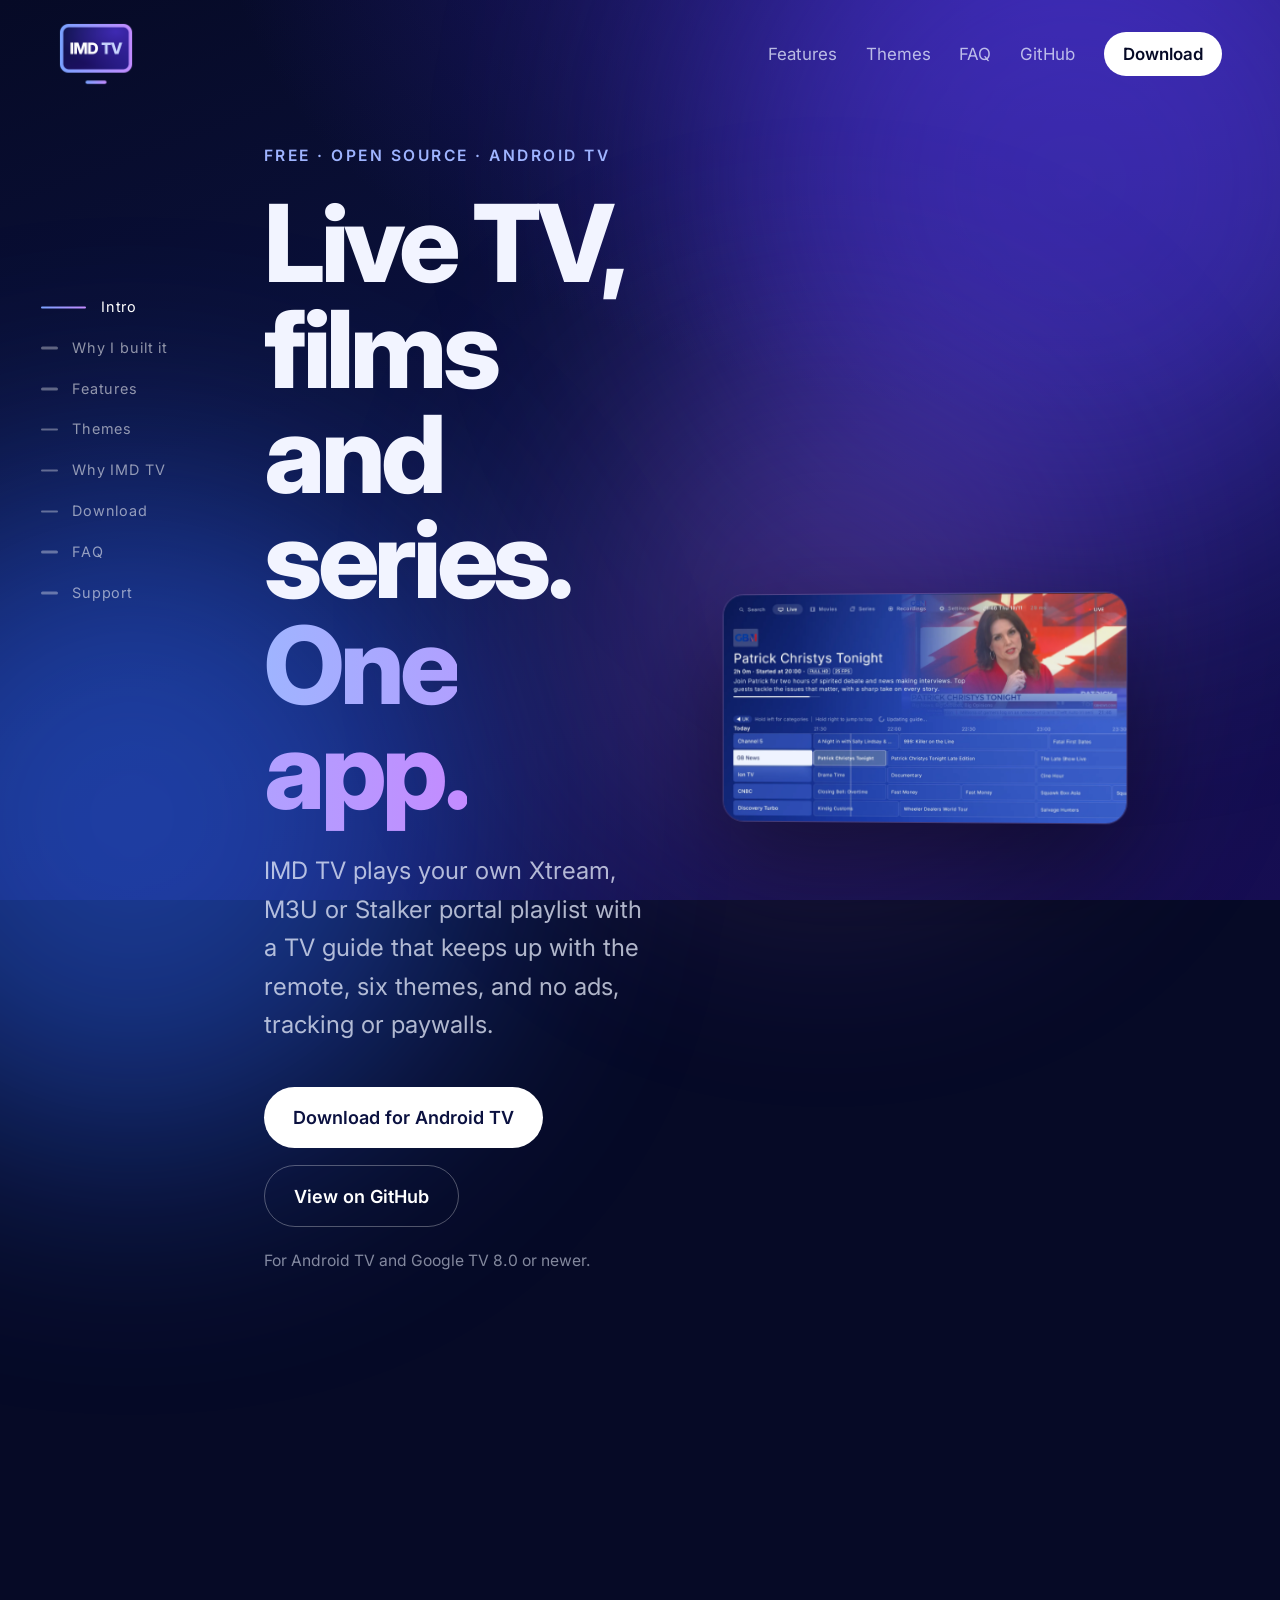
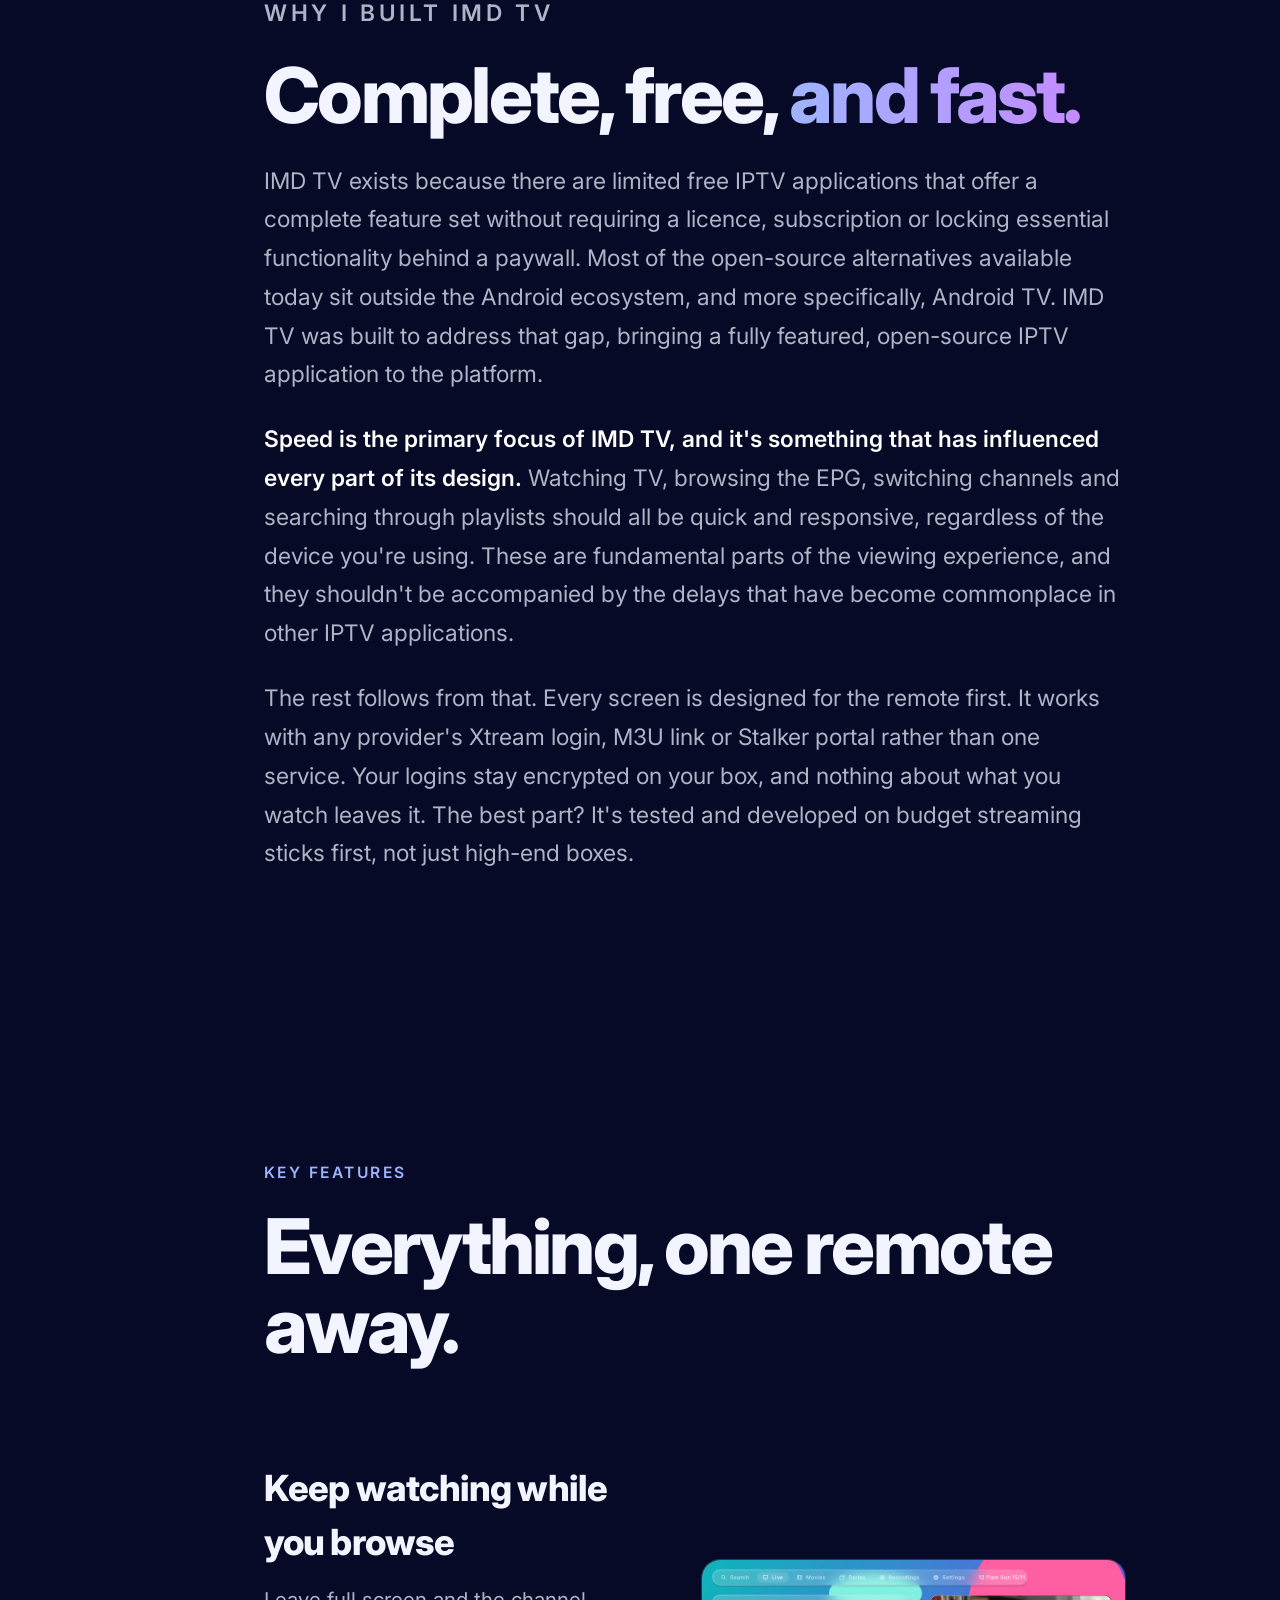
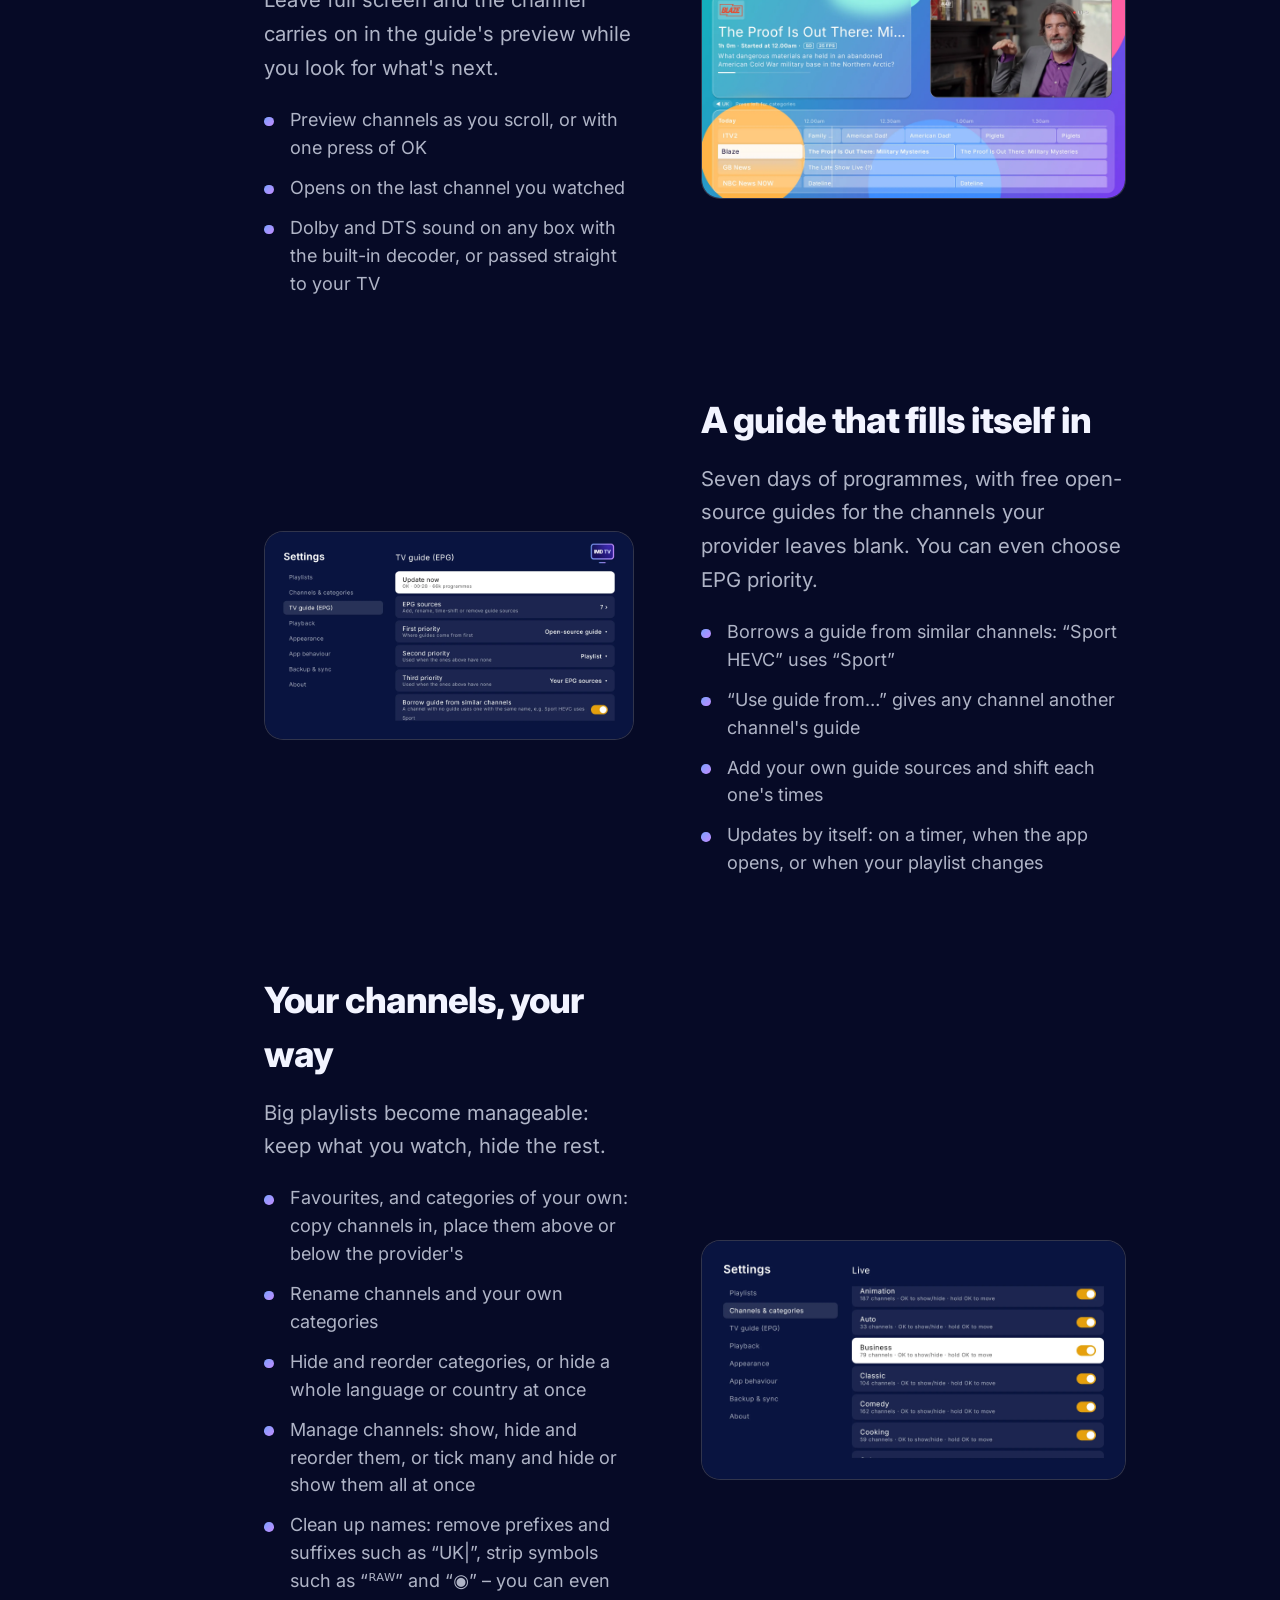
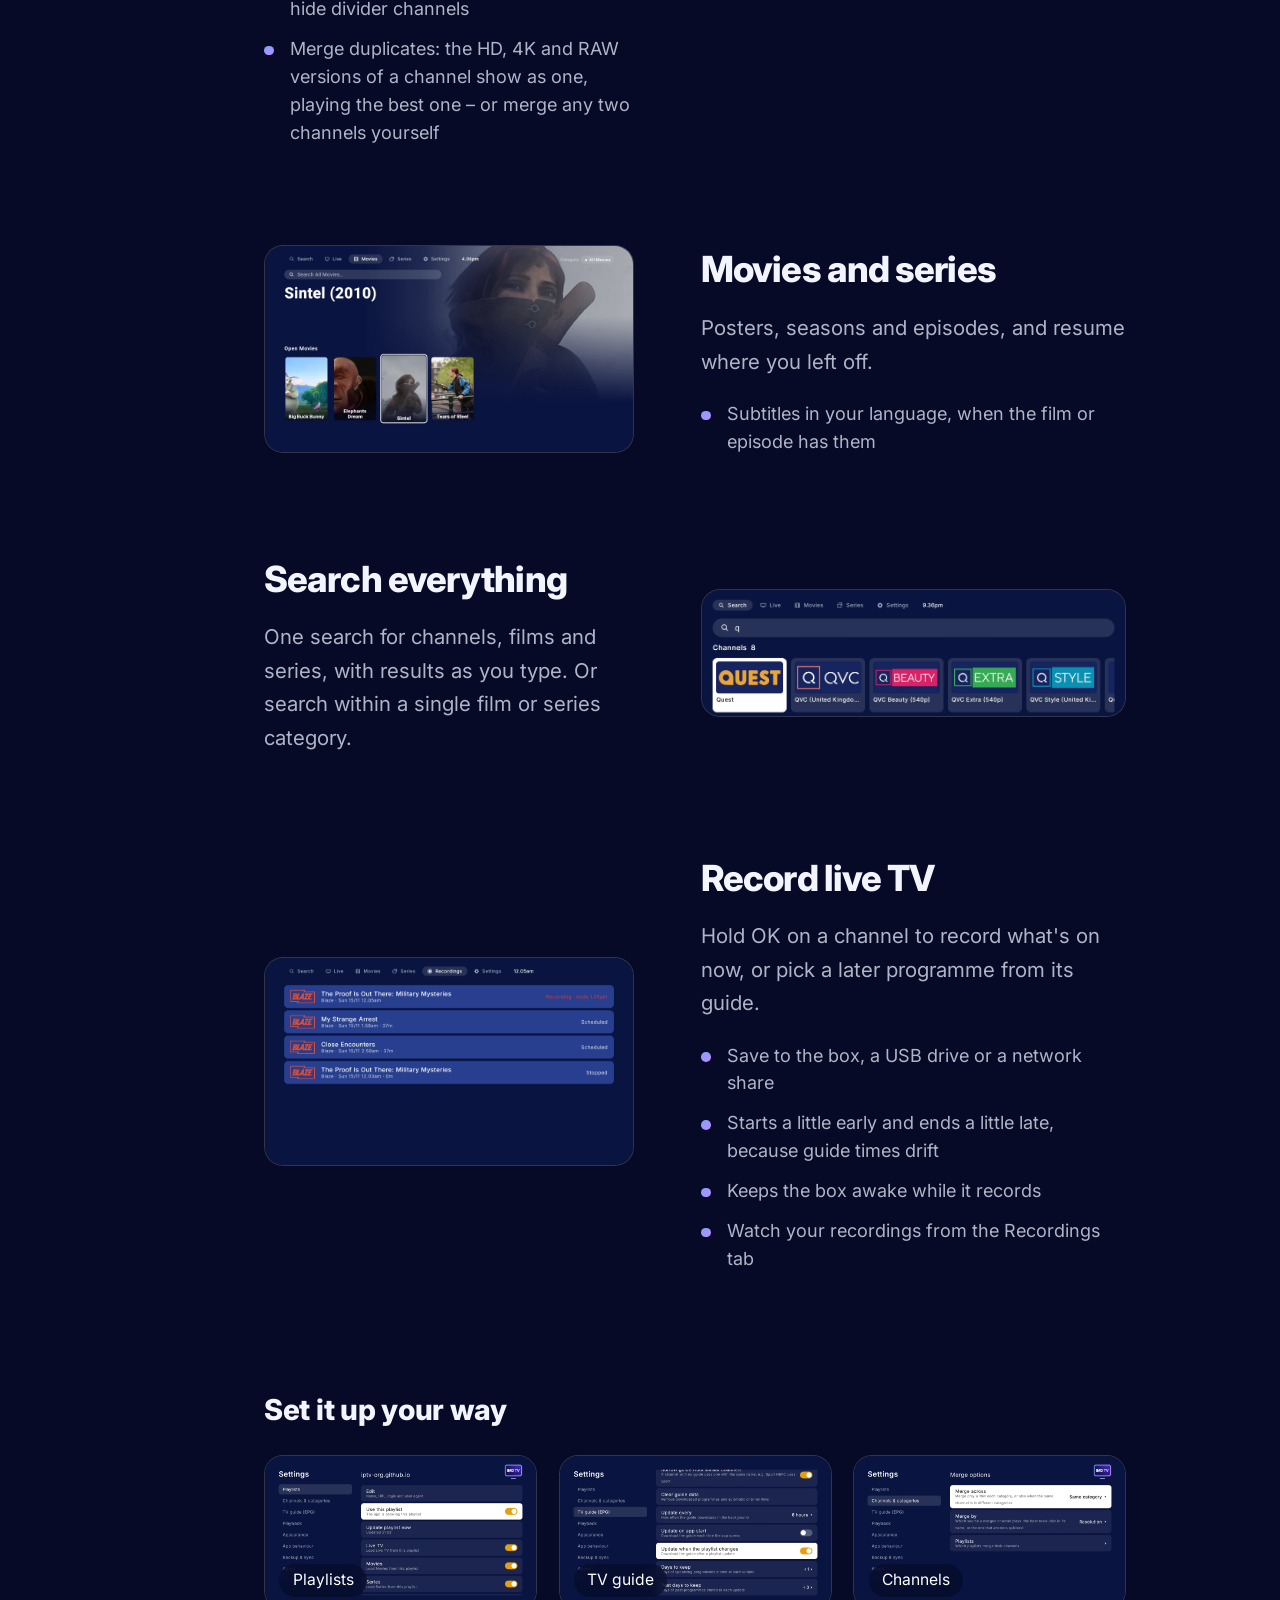
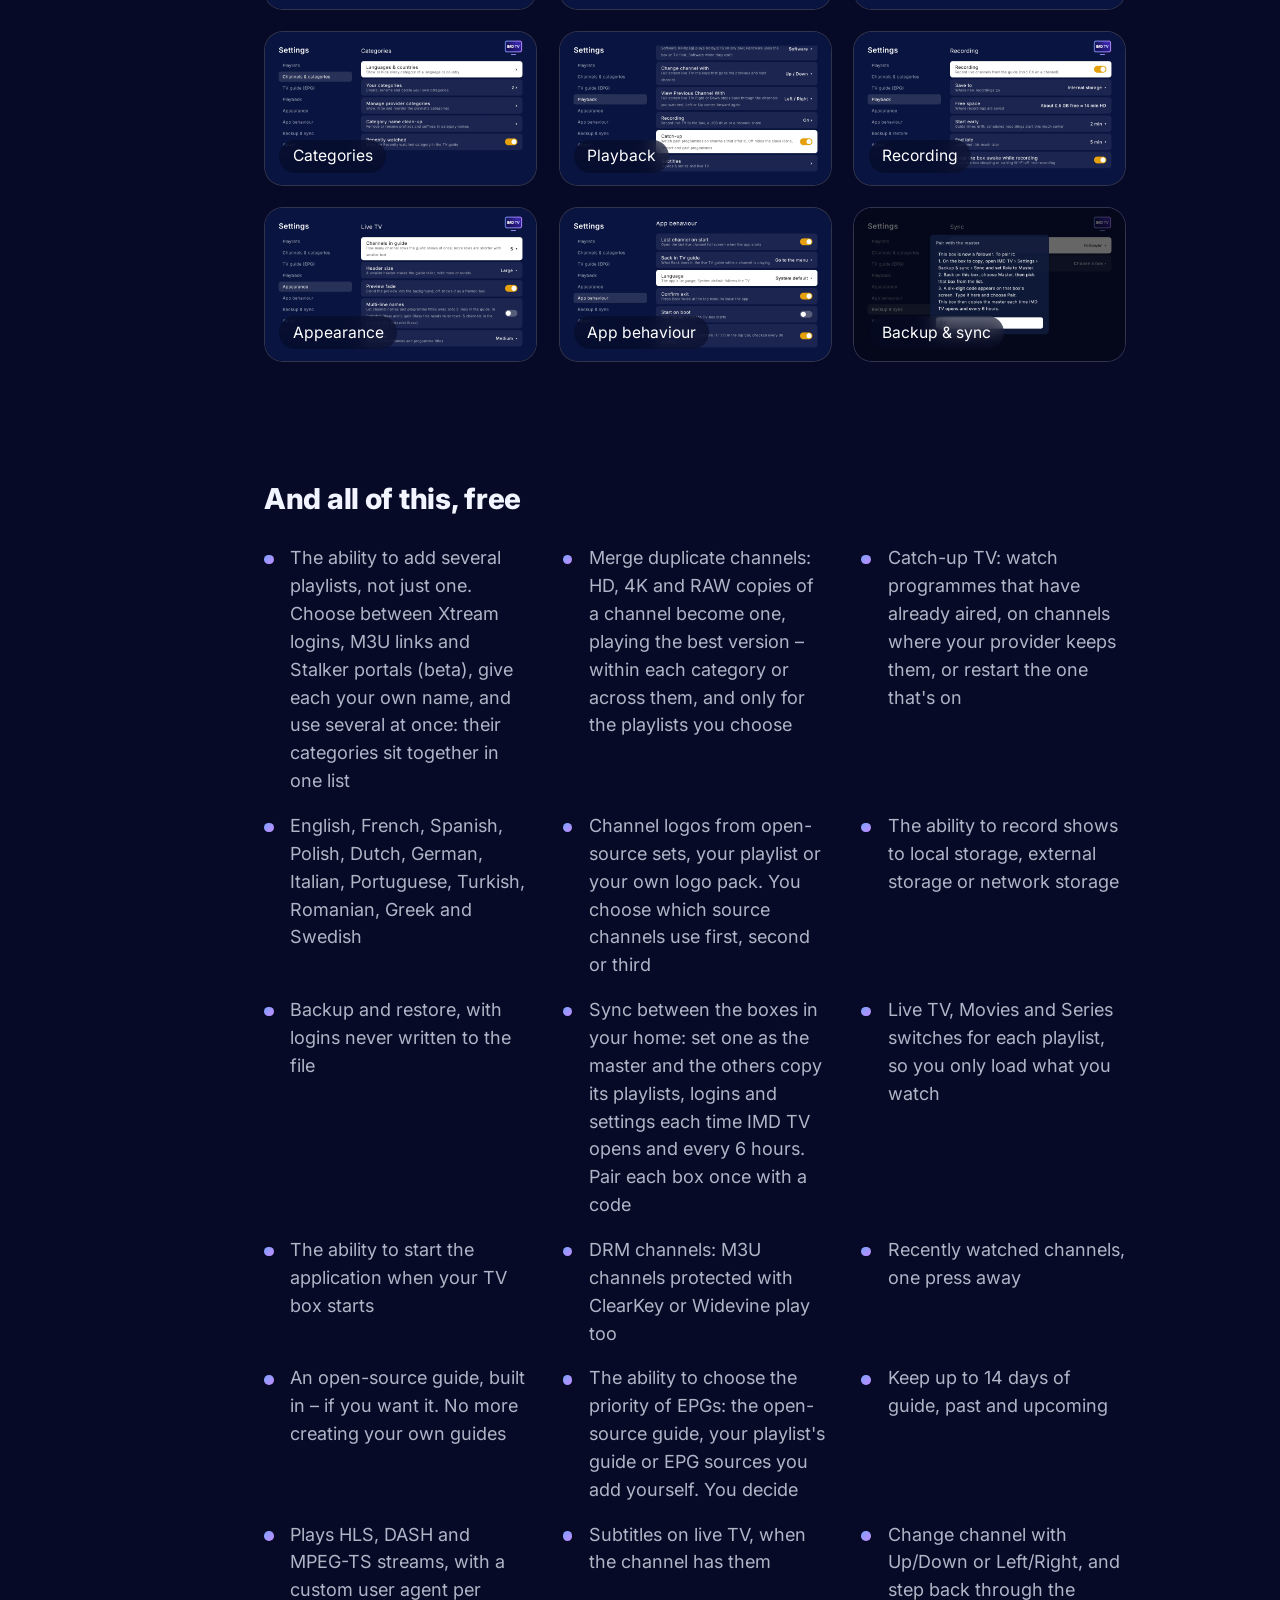
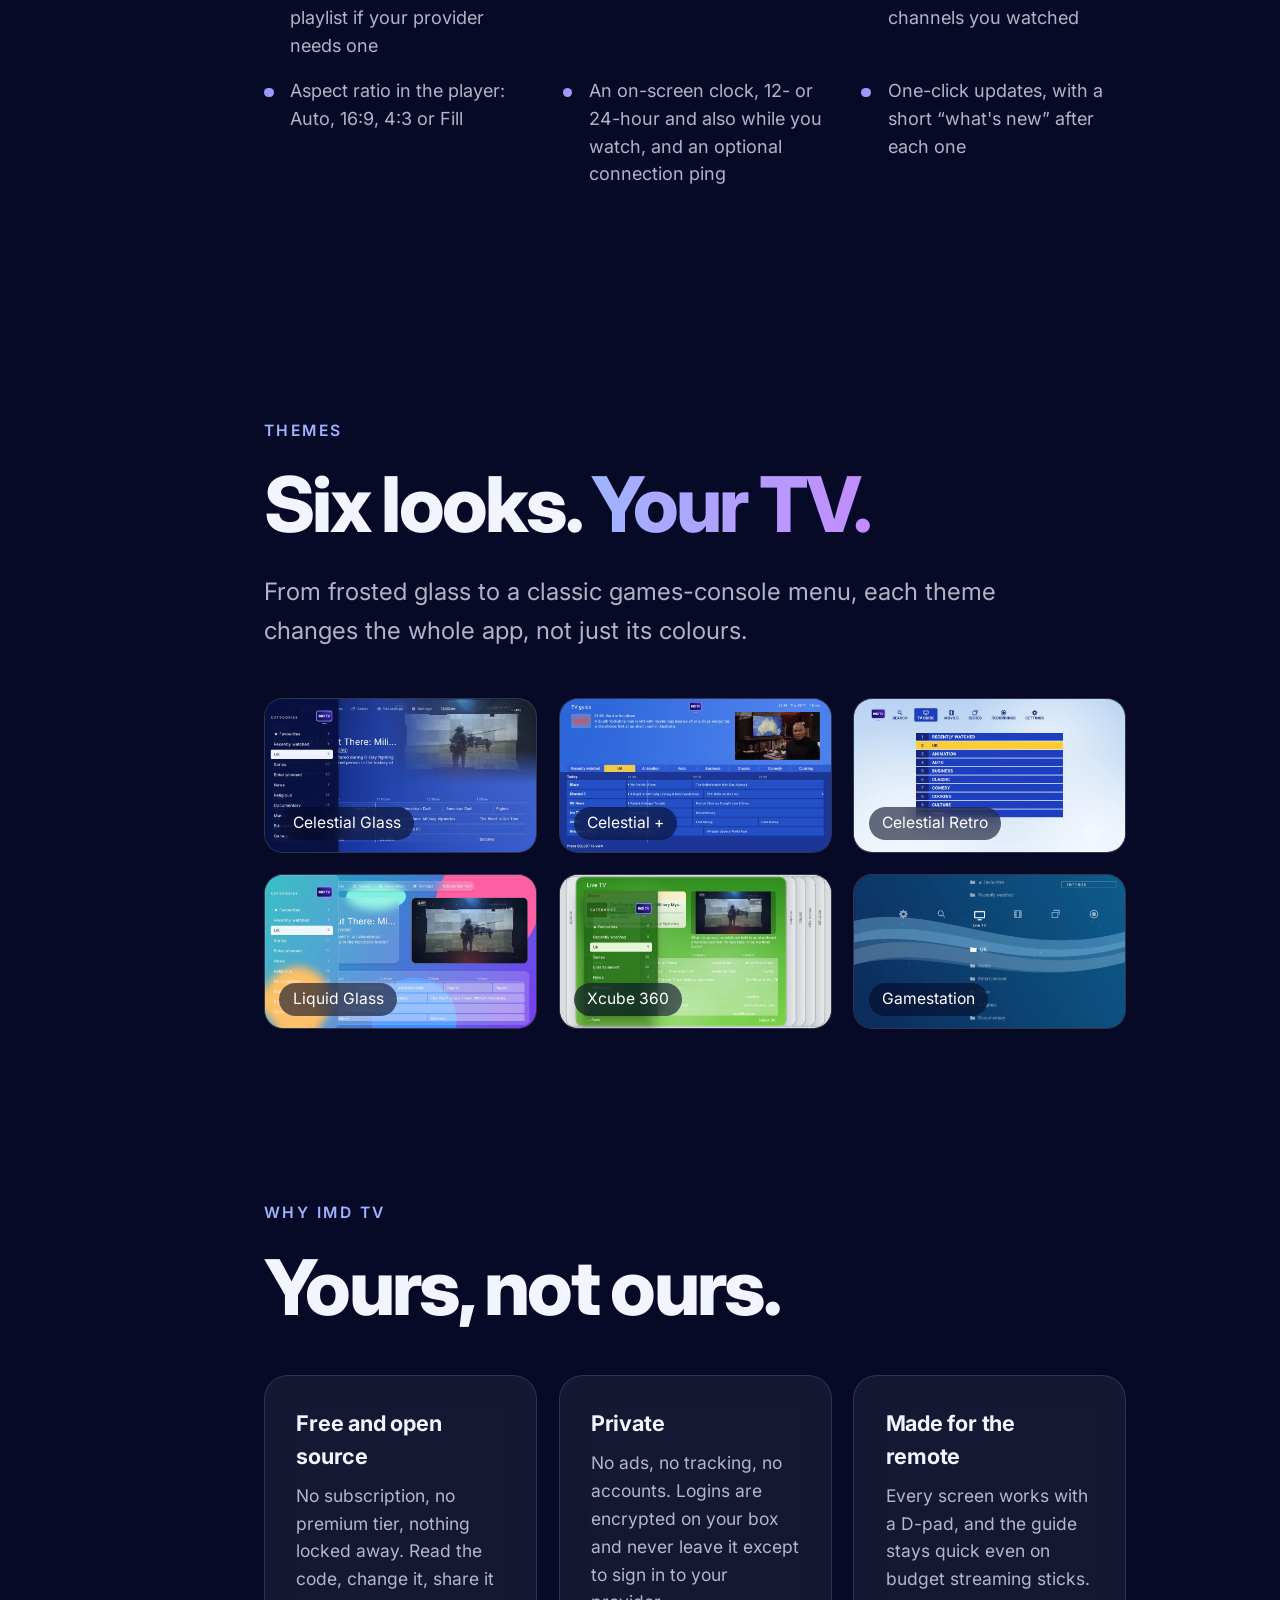
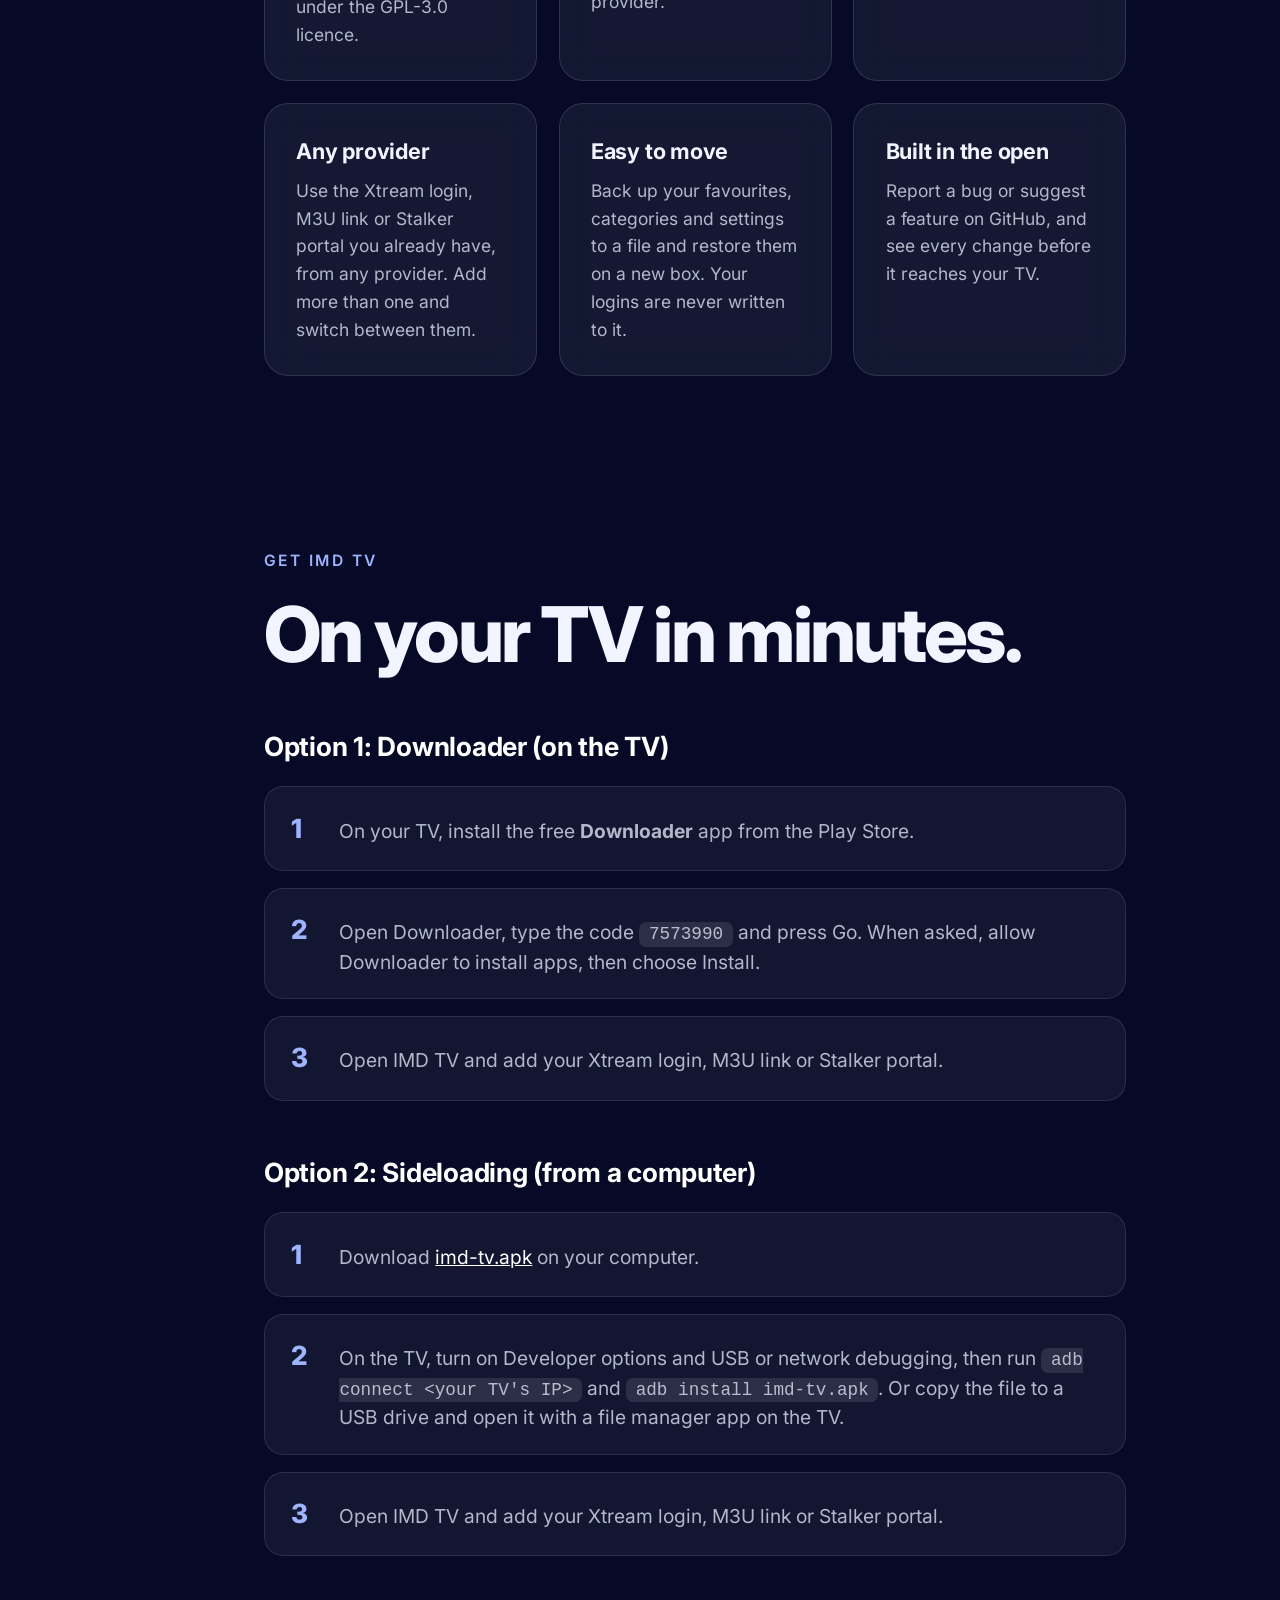
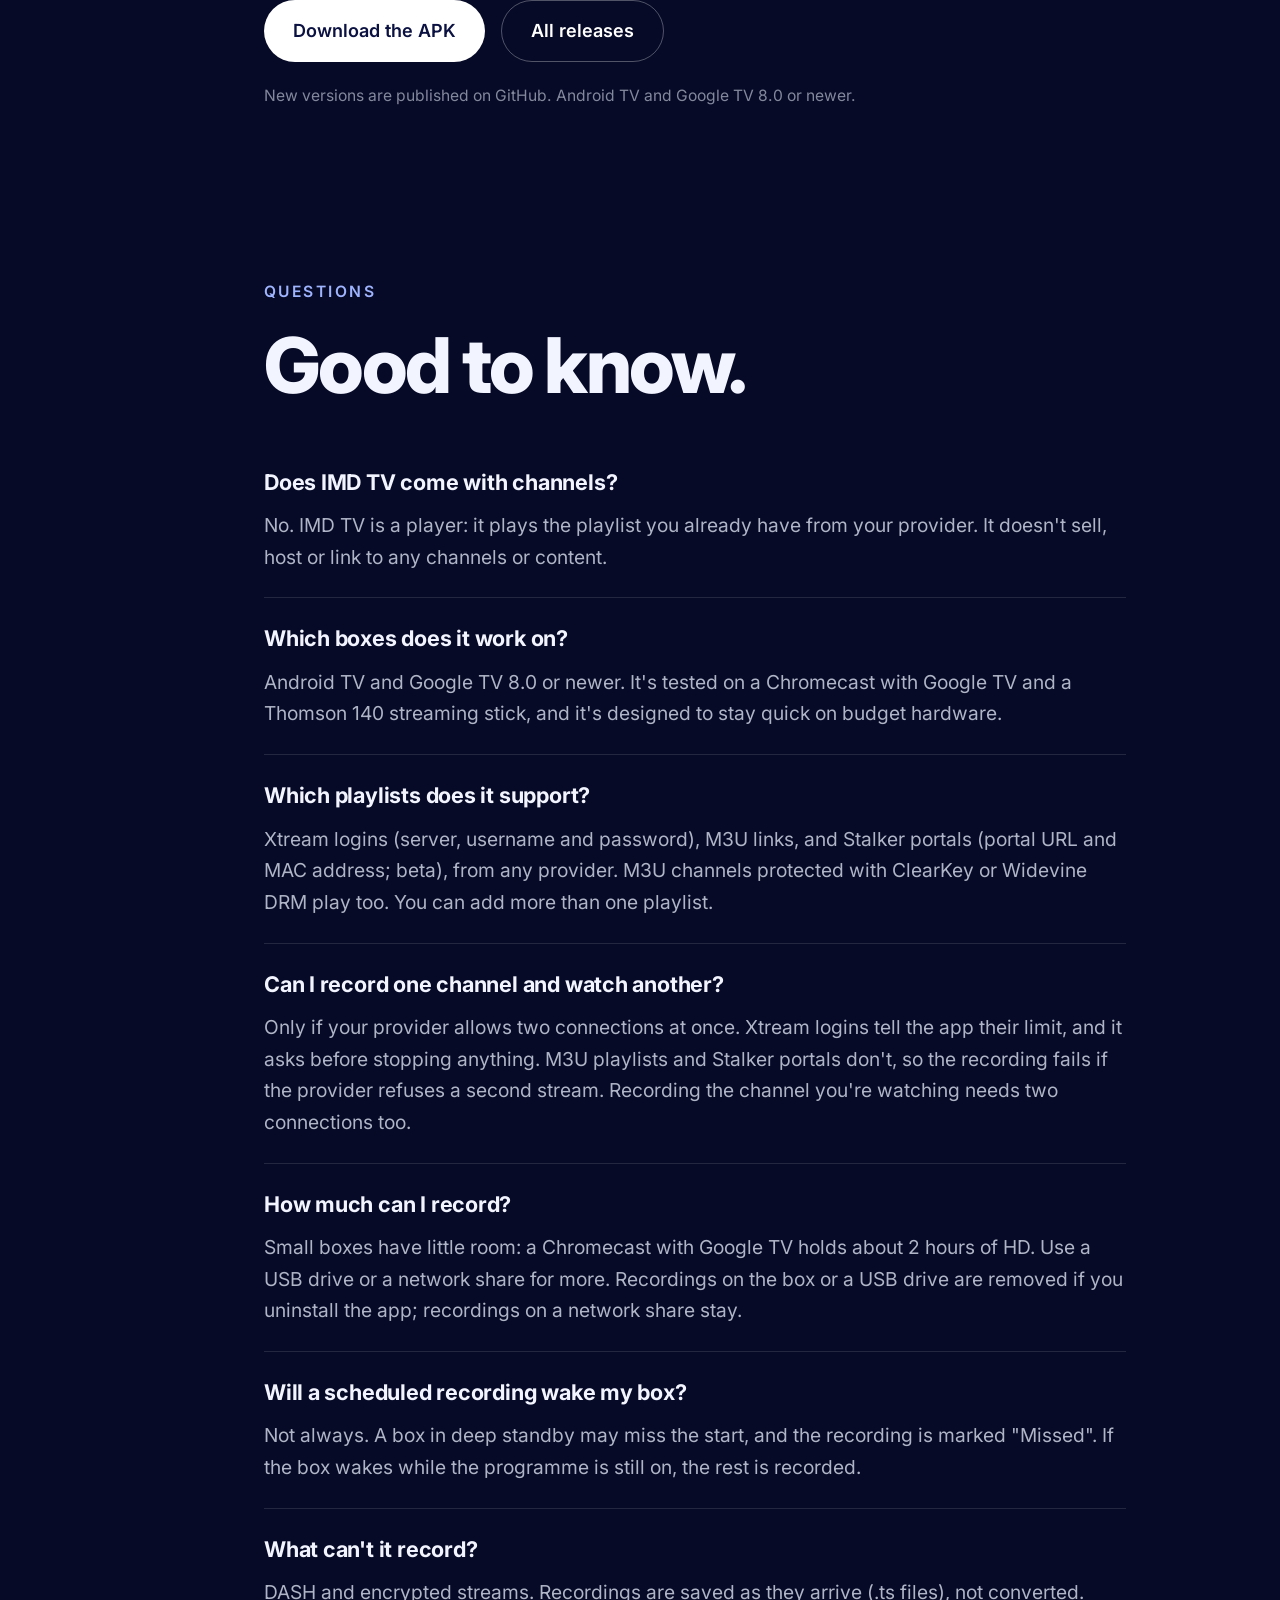
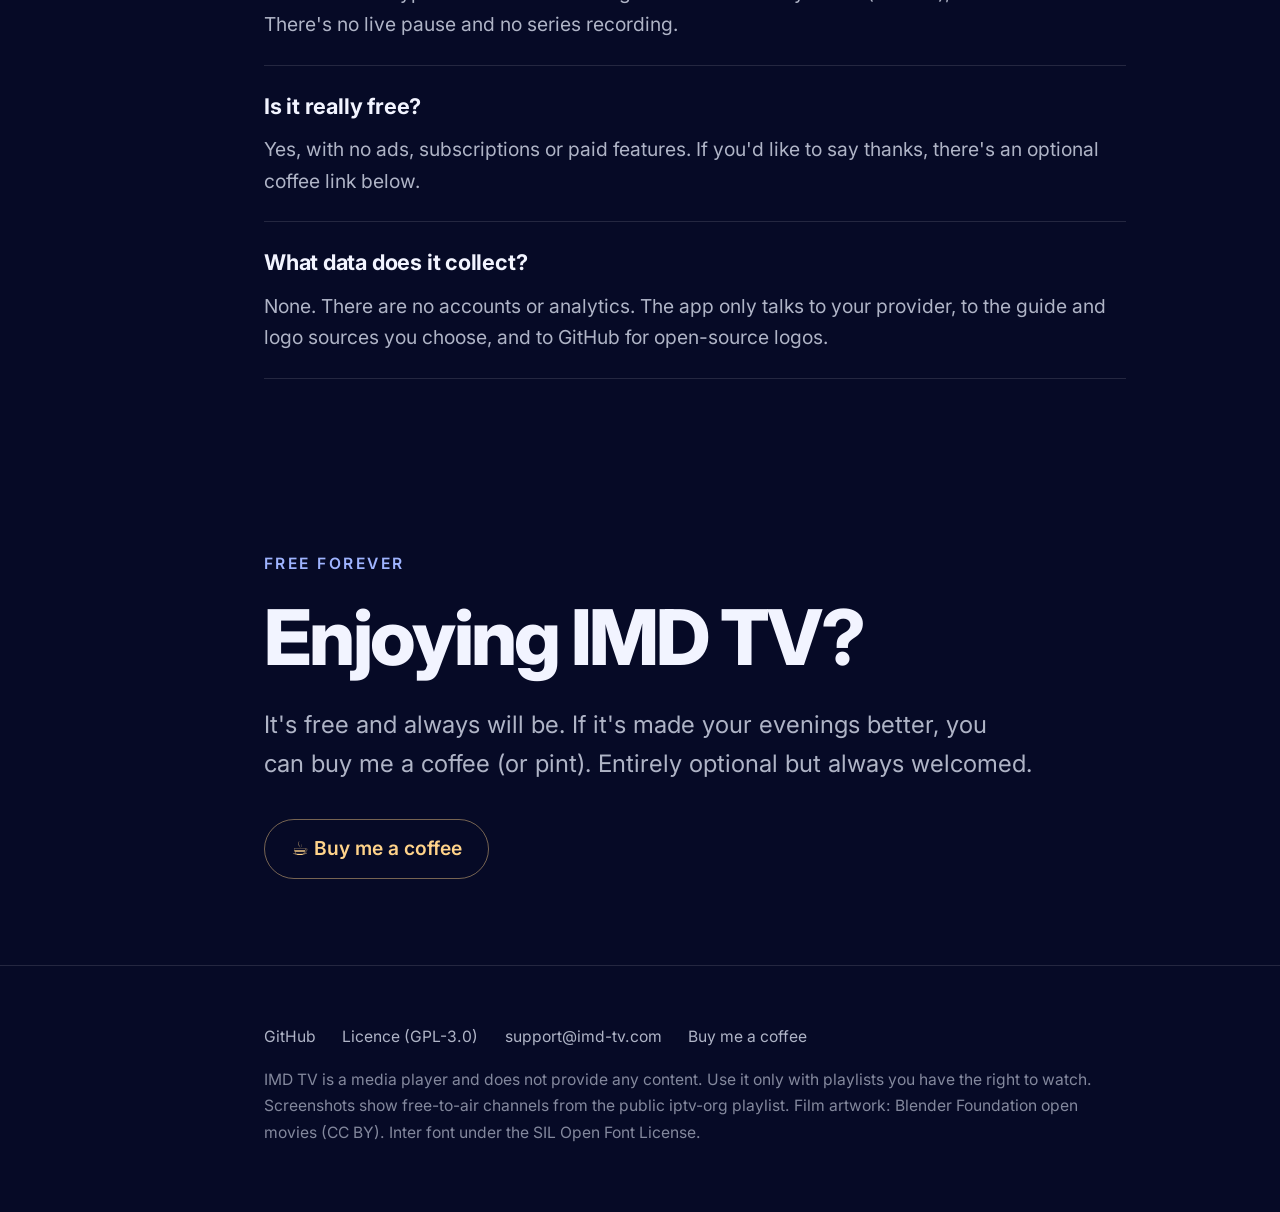
==== commit b3feafc0: "Site: merge duplicate channels in the free features list Co-Authored-By: Claude Opus 5.5 <noreply@an" ====
--- a/site/index.html
+++ b/site/index.html
@@ -157,6 +157,7 @@
       <h3 class="more-title">And all of this, free</h3>
       <ul class="more" role="list">
         <li>The ability to add several playlists, not just one. Choose between Xtream logins, M3U links and Stalker portals (beta), give each your own name, and use several at once: their categories sit together in one list</li>
+        <li>Merge duplicate channels: HD, 4K and RAW copies of a channel become one, playing the best version – within each category or across them, and only for the playlists you choose</li>
         <li>Catch-up TV: watch programmes that have already aired, on channels where your provider keeps them, or restart the one that's on</li>
         <li>English, French, Spanish, Polish, Dutch, German, Italian, Portuguese, Turkish, Romanian, Greek and Swedish</li>
         <li>Channel logos from open-source sets, your playlist or your own logo pack. You choose which source channels use first, second or third</li>
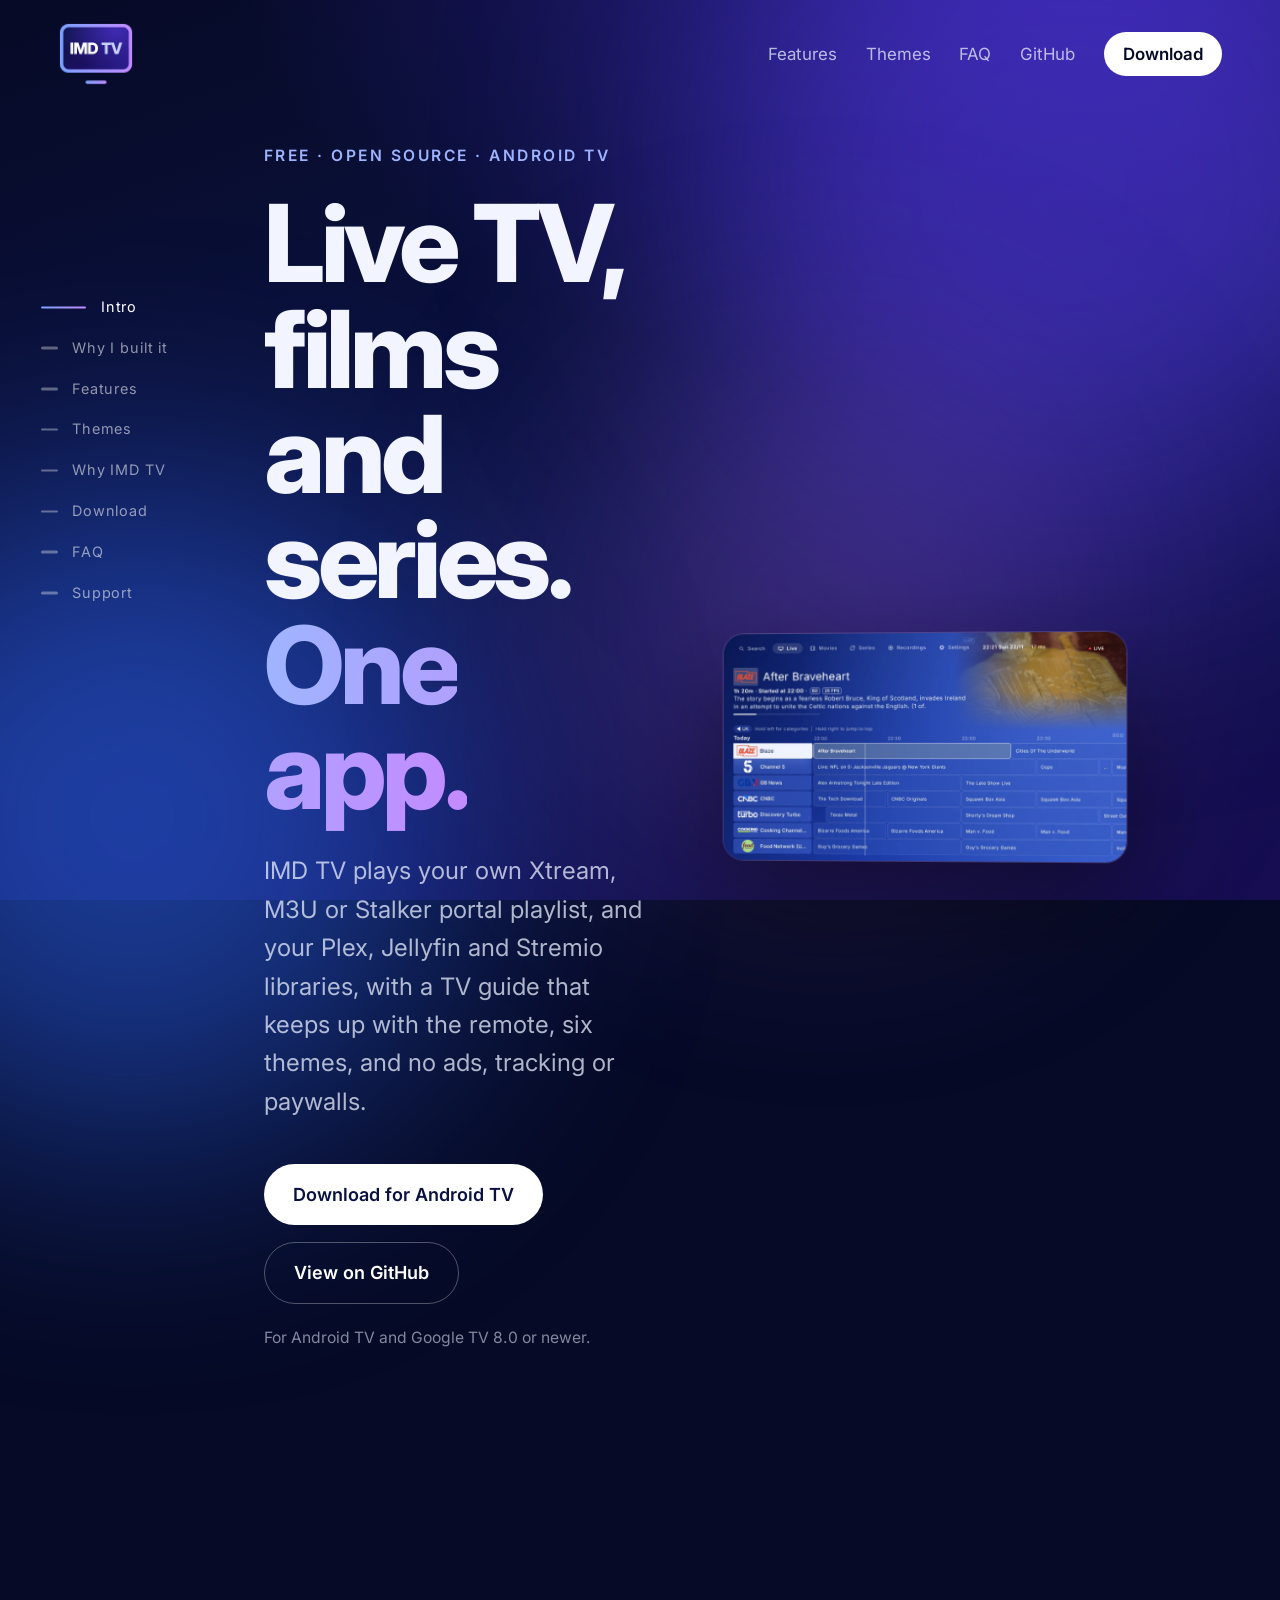
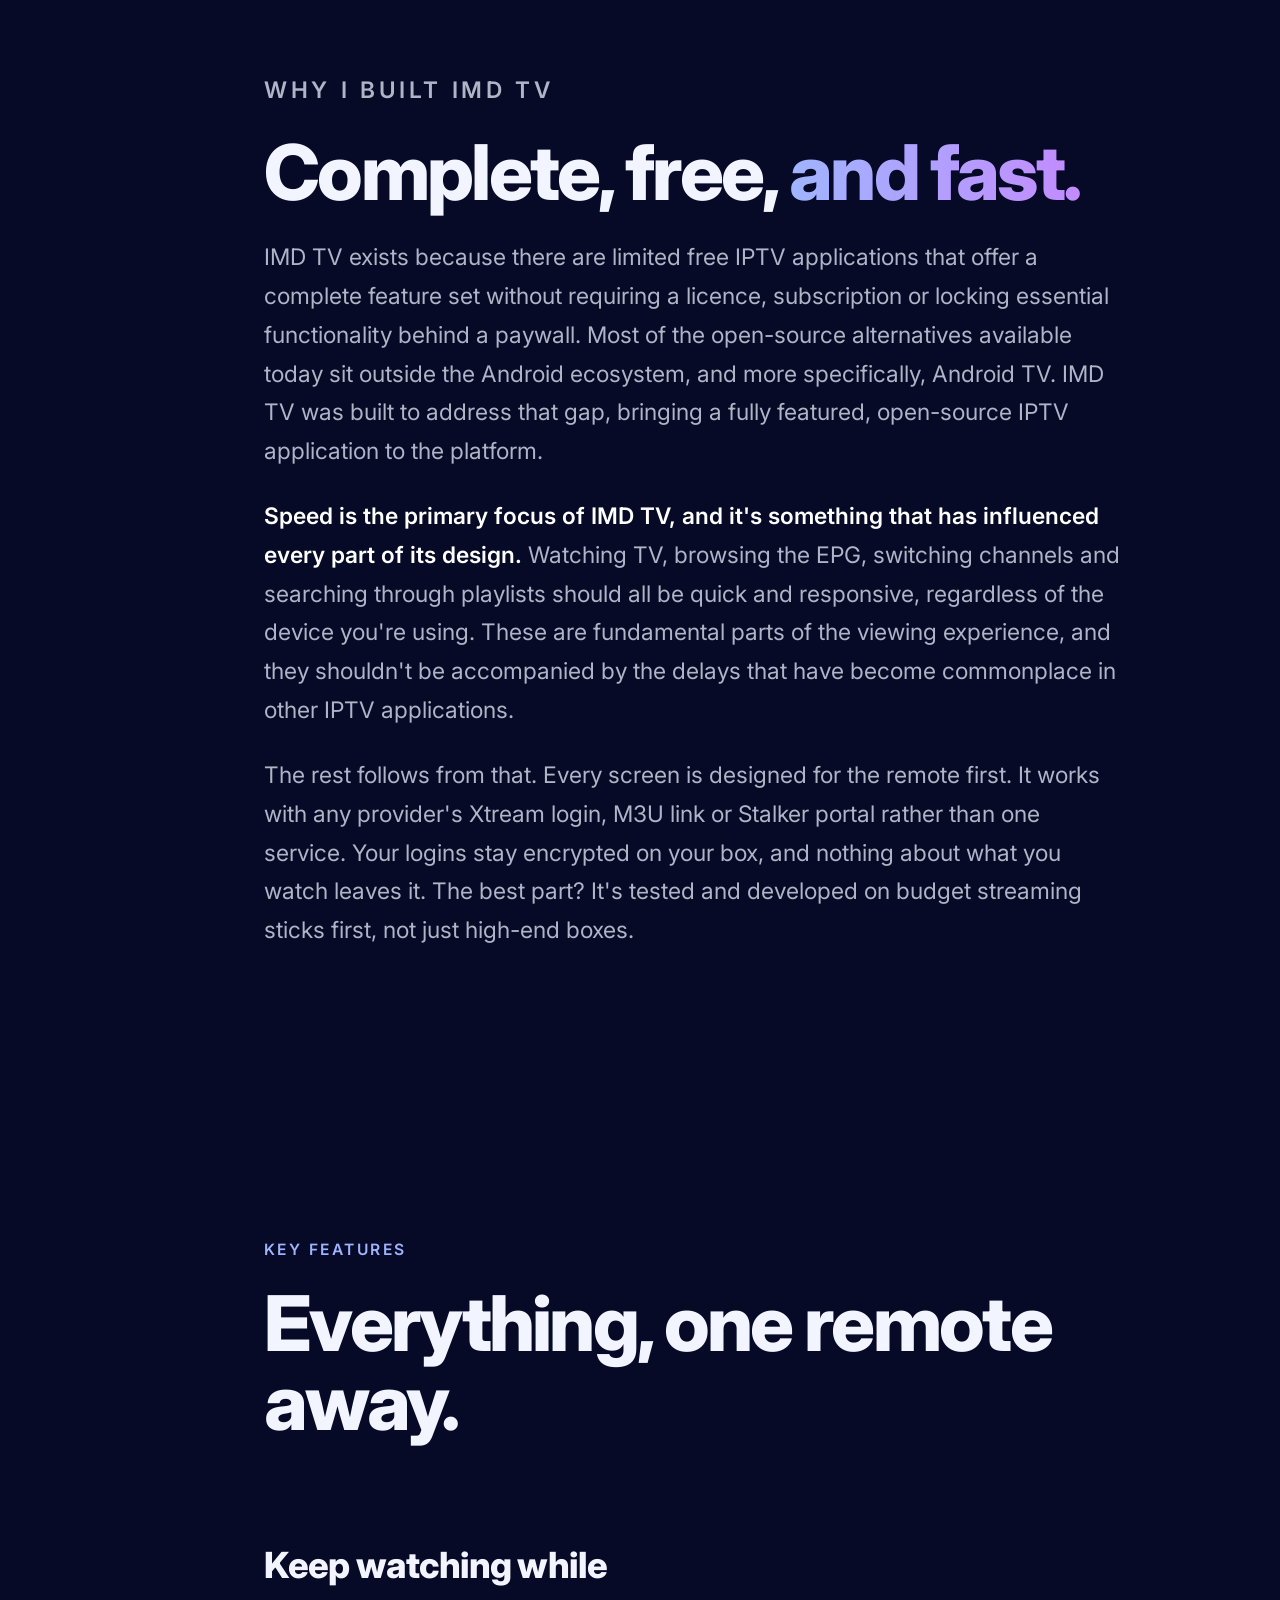
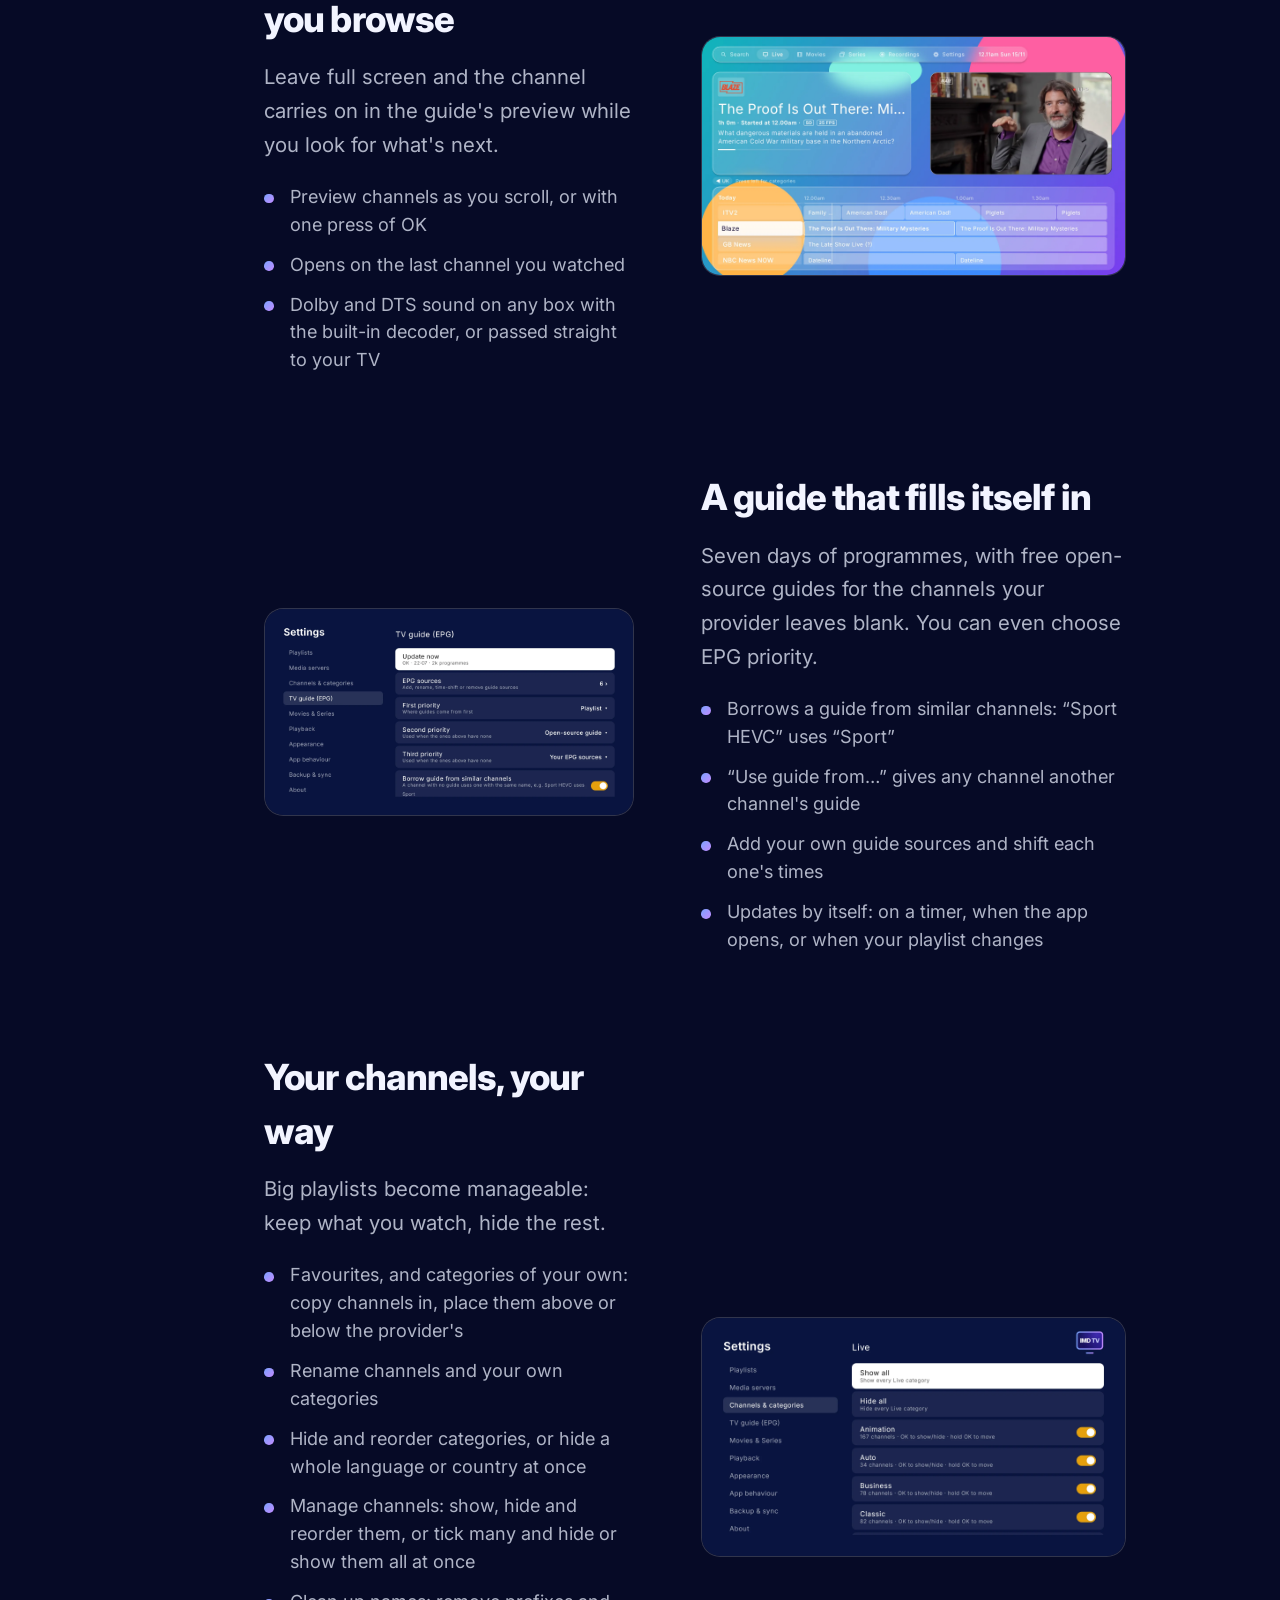
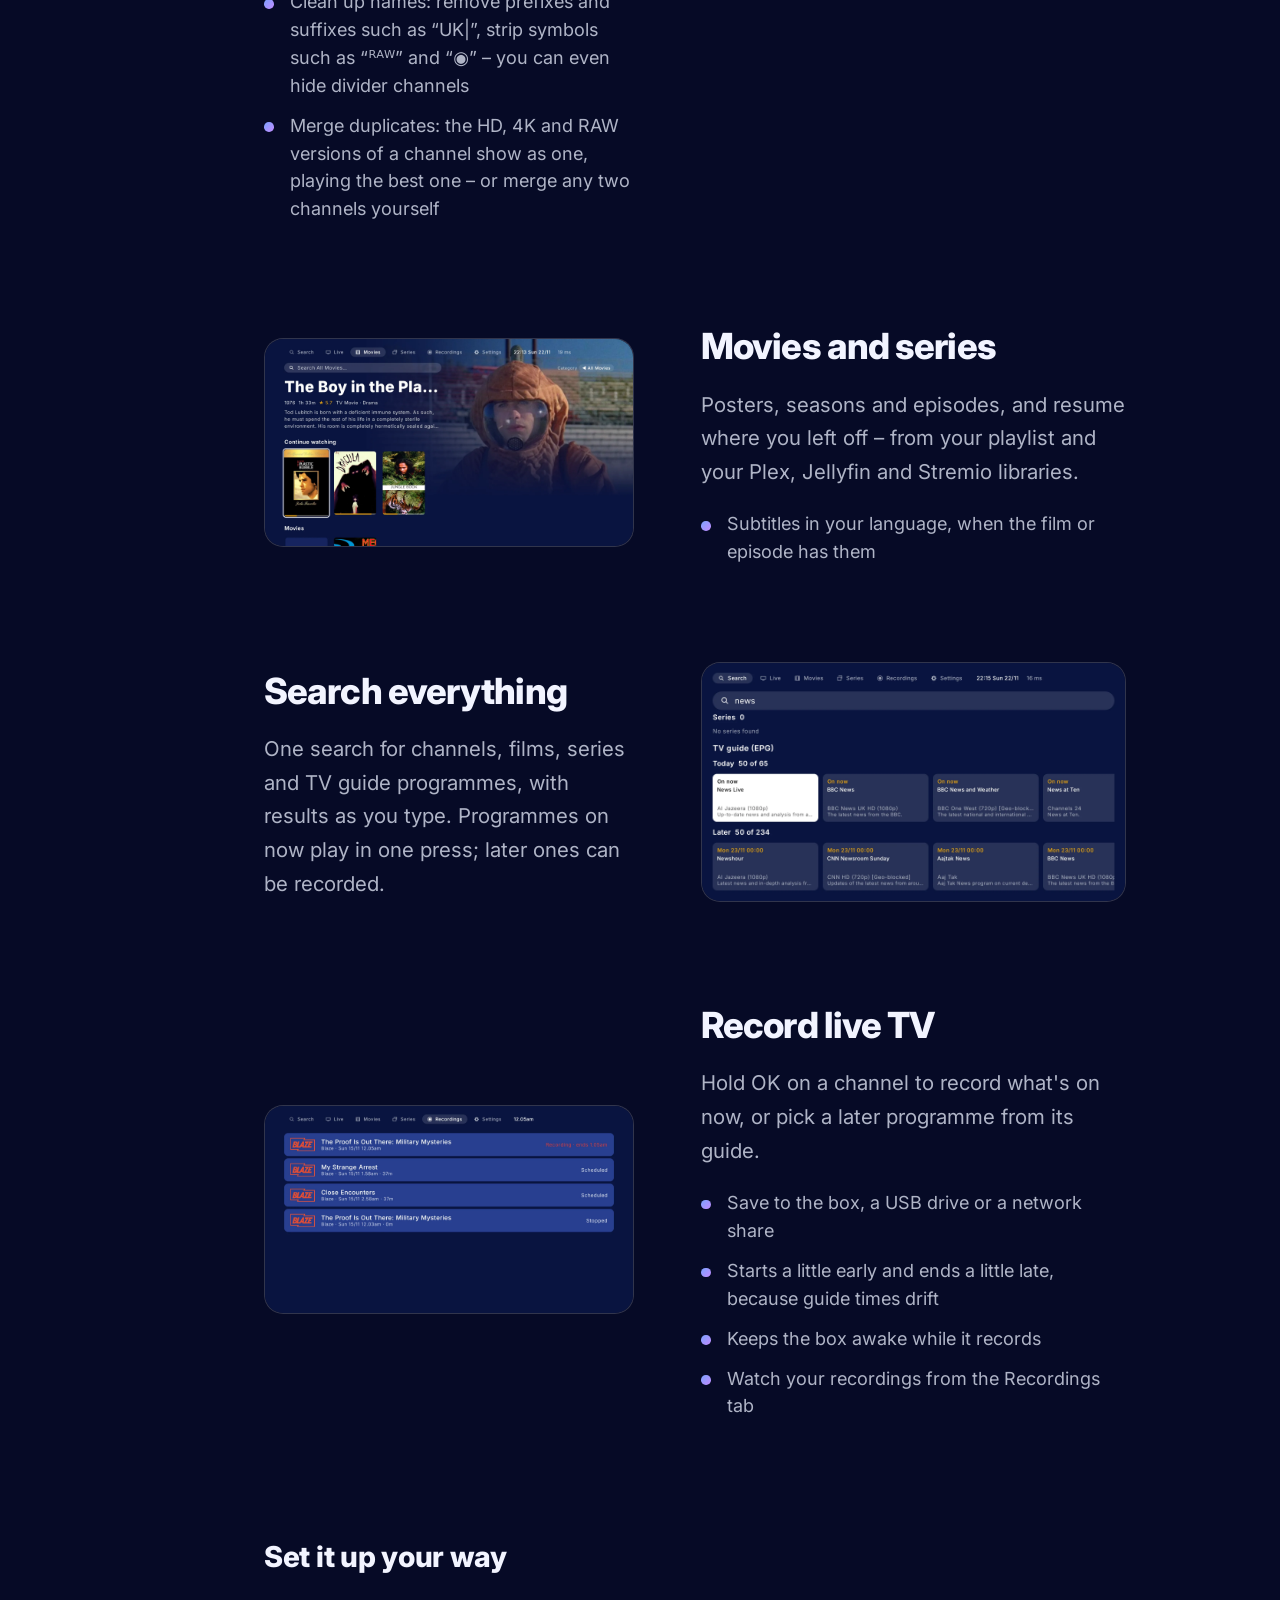
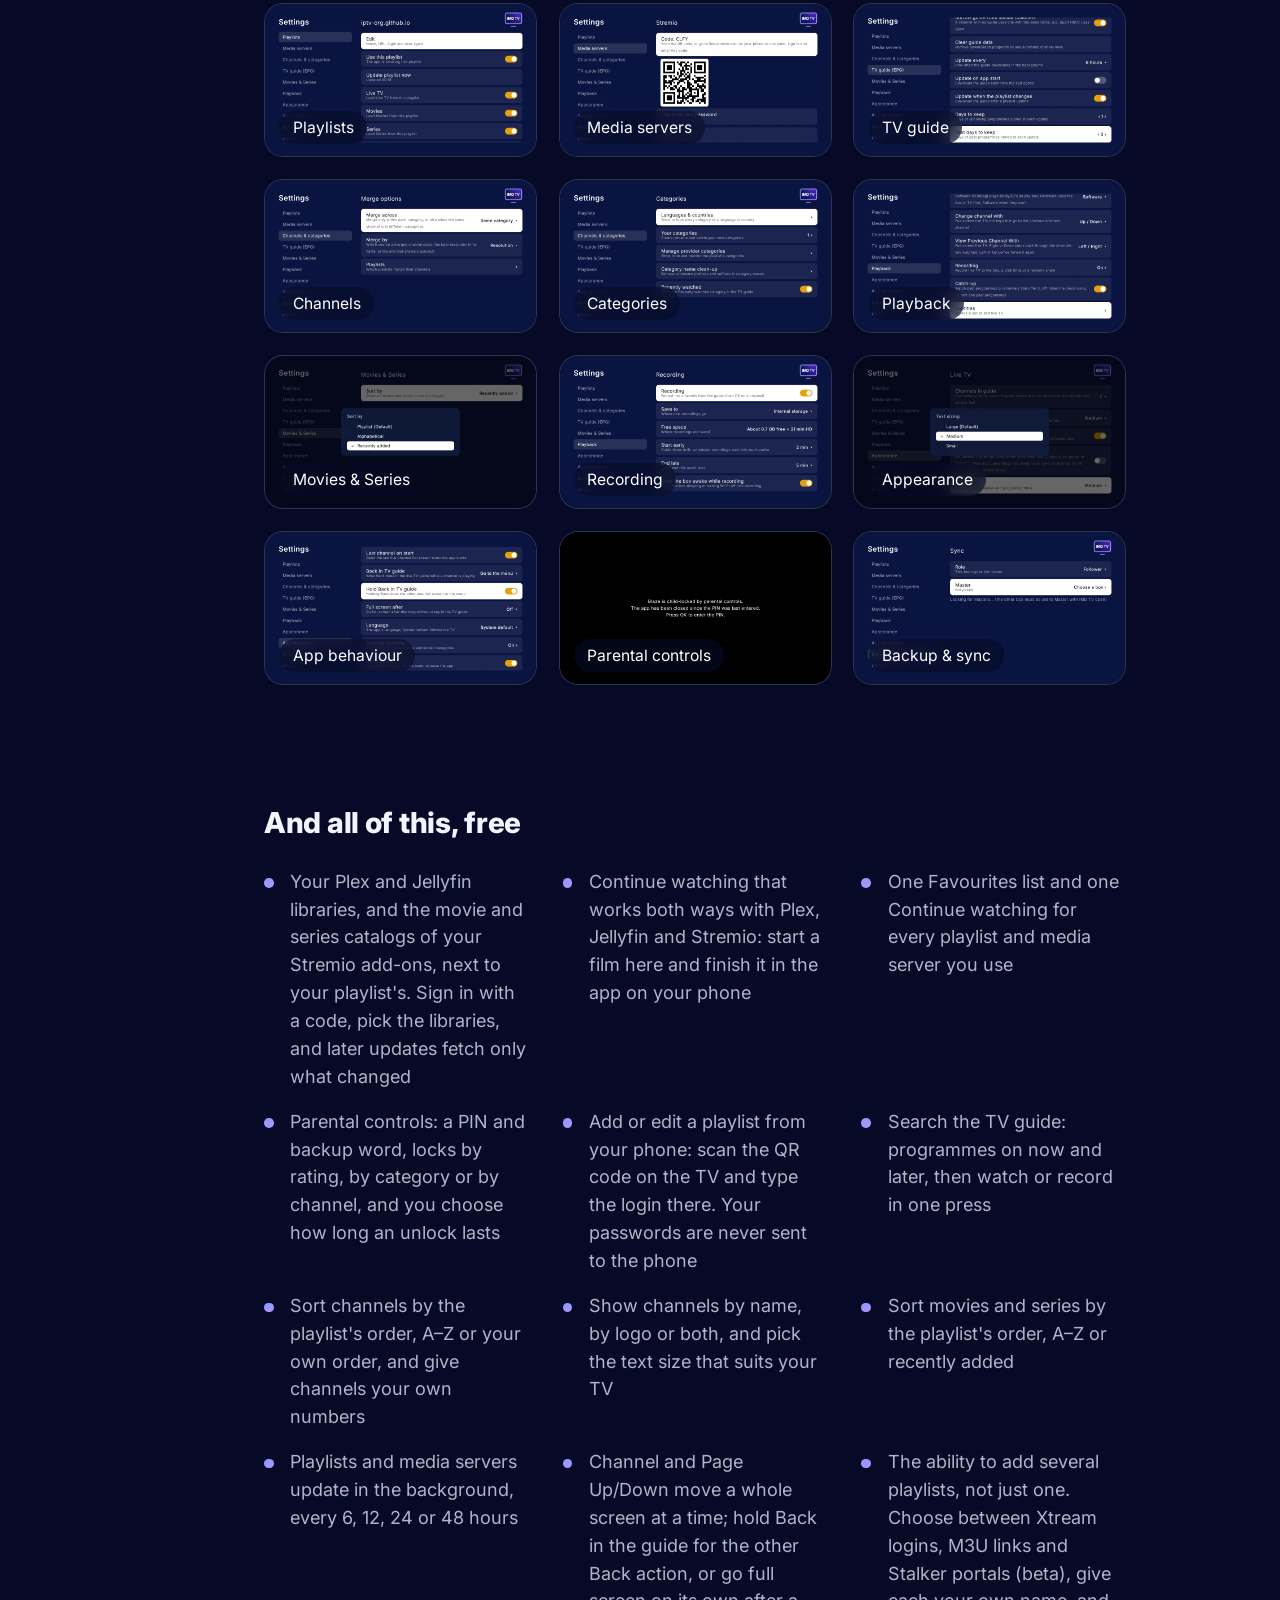
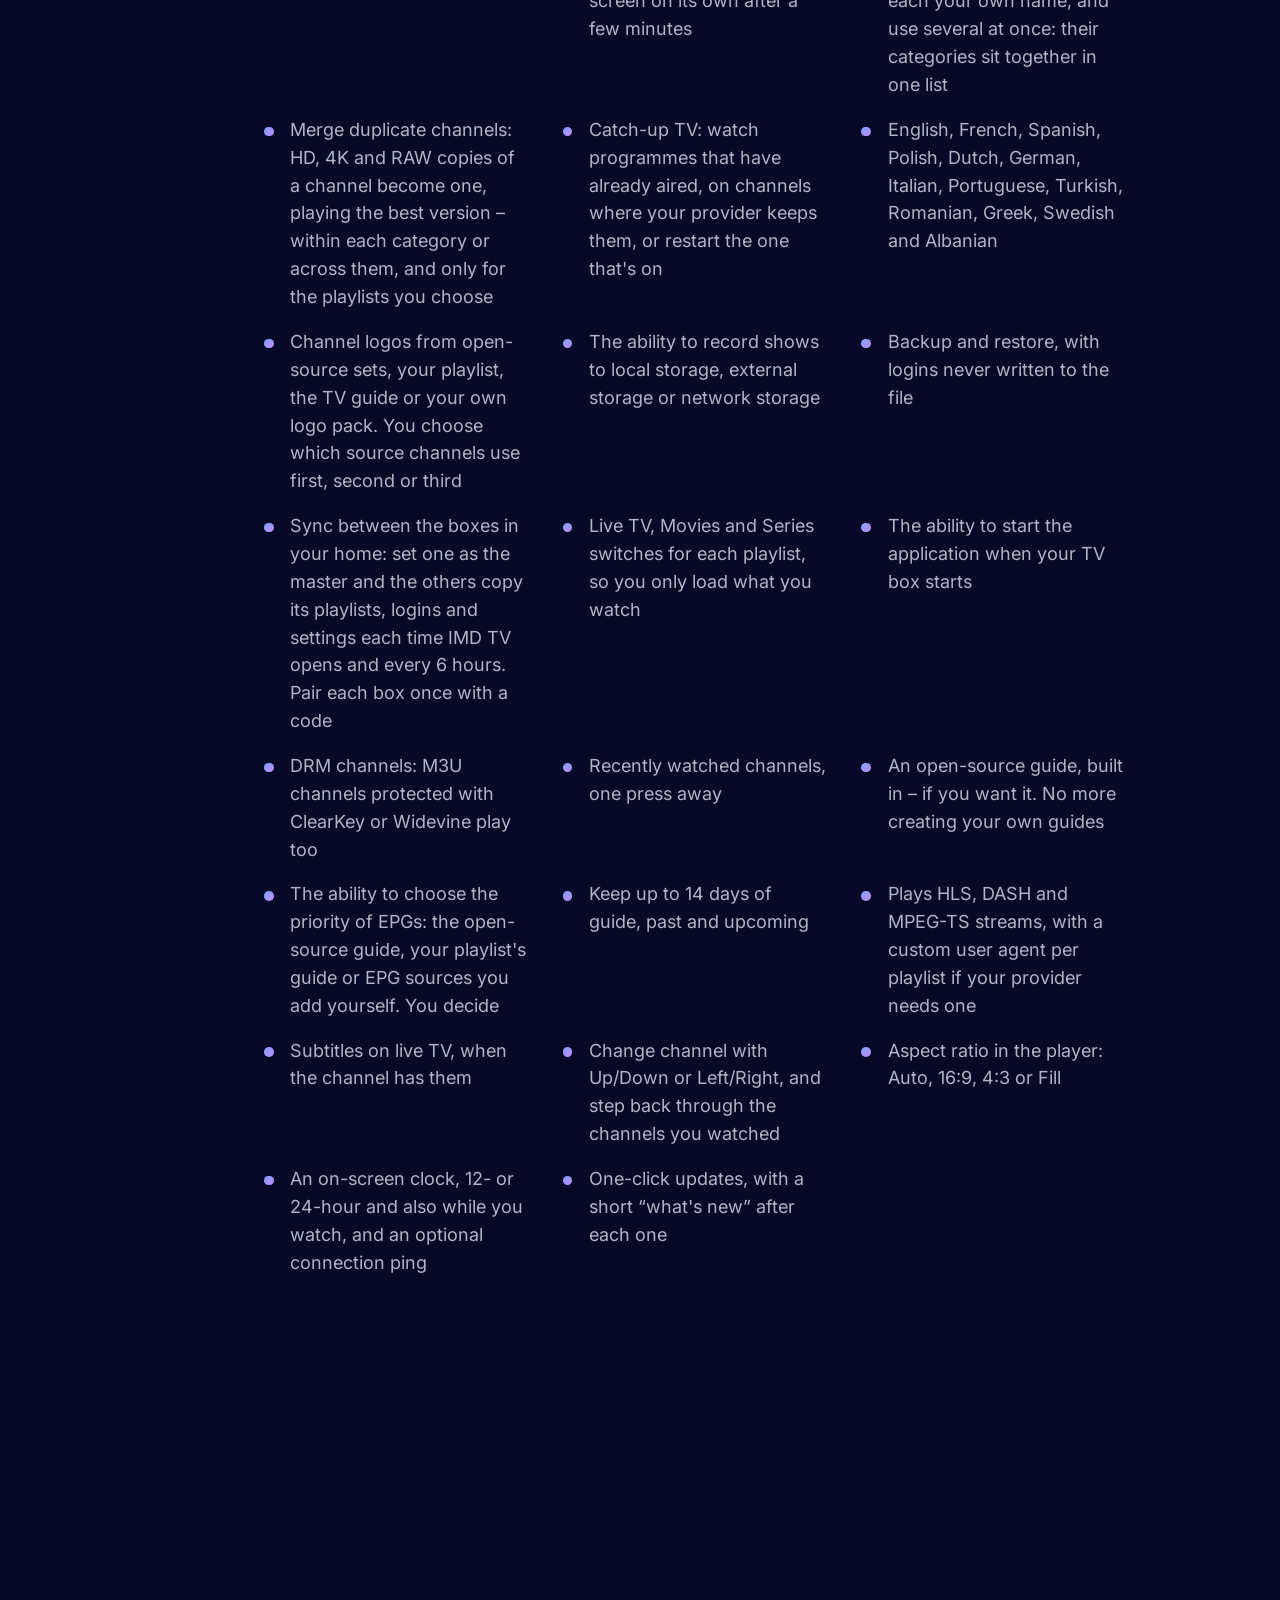
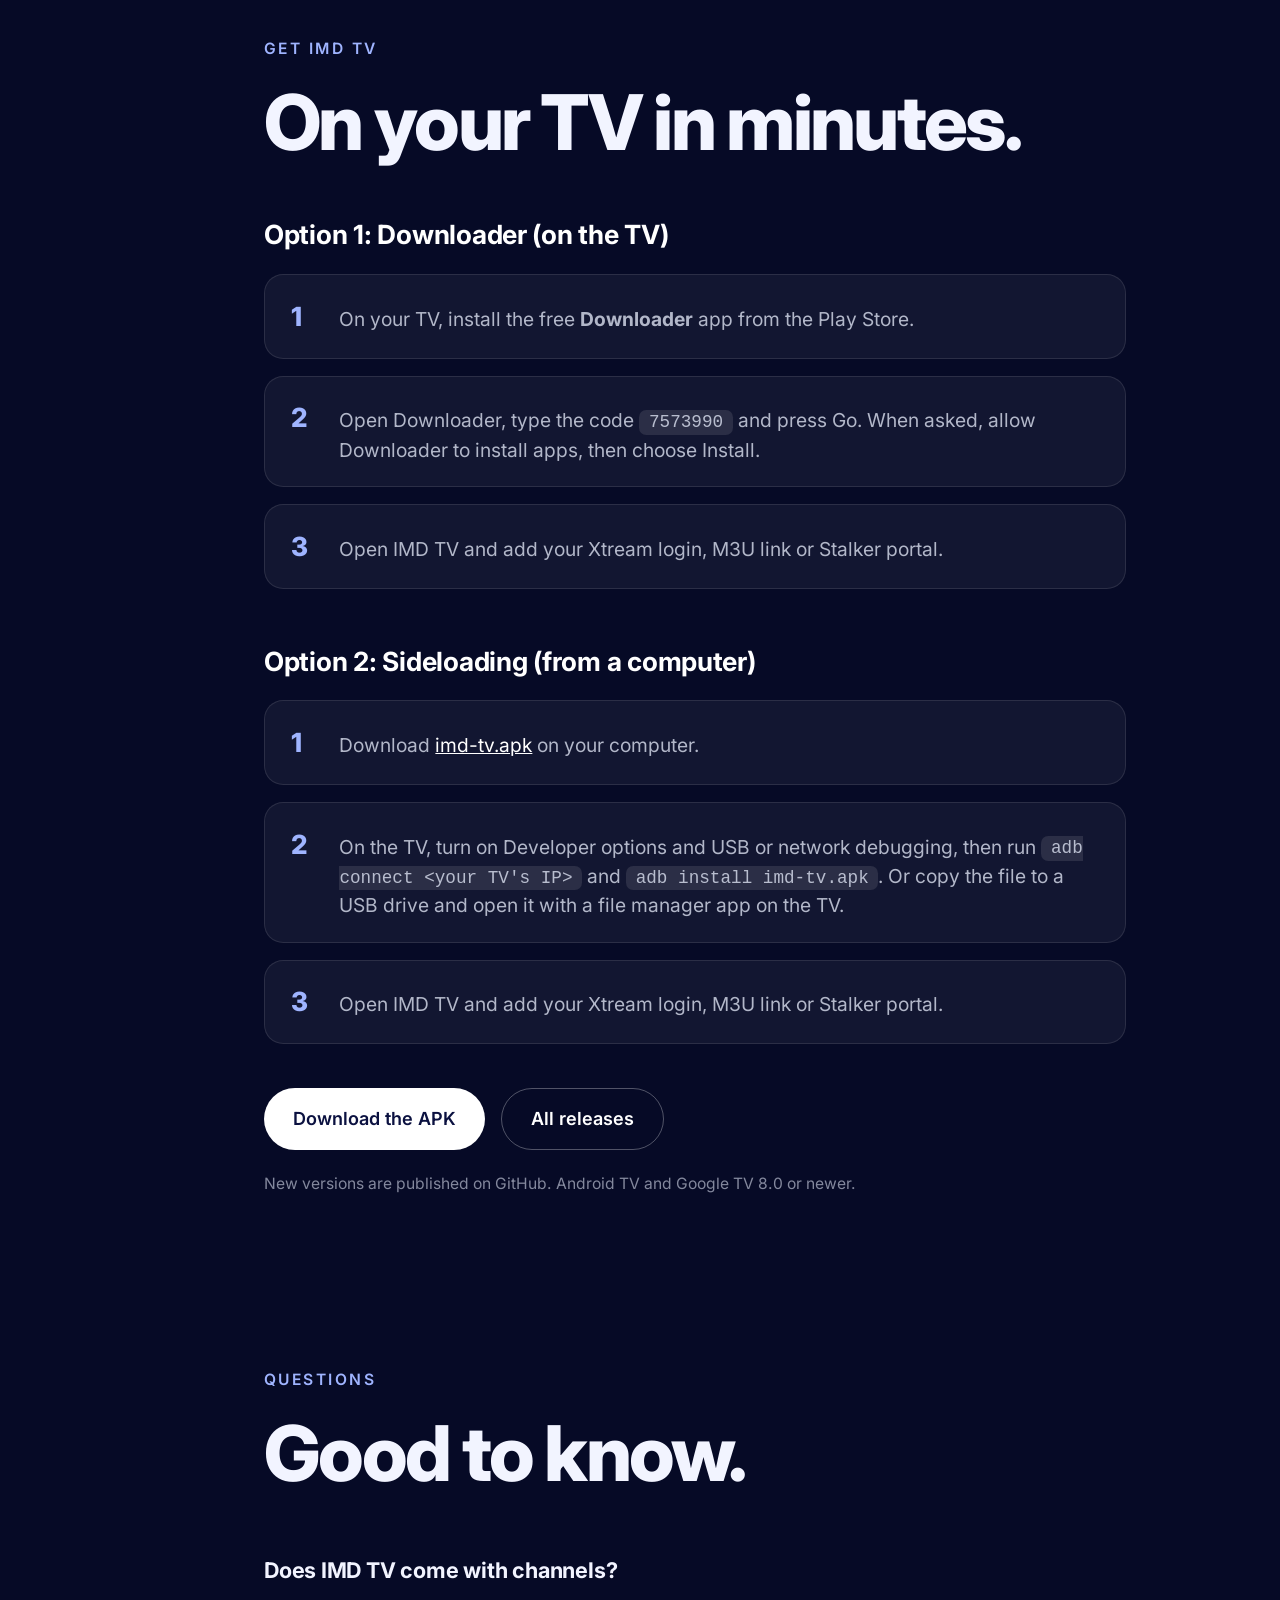
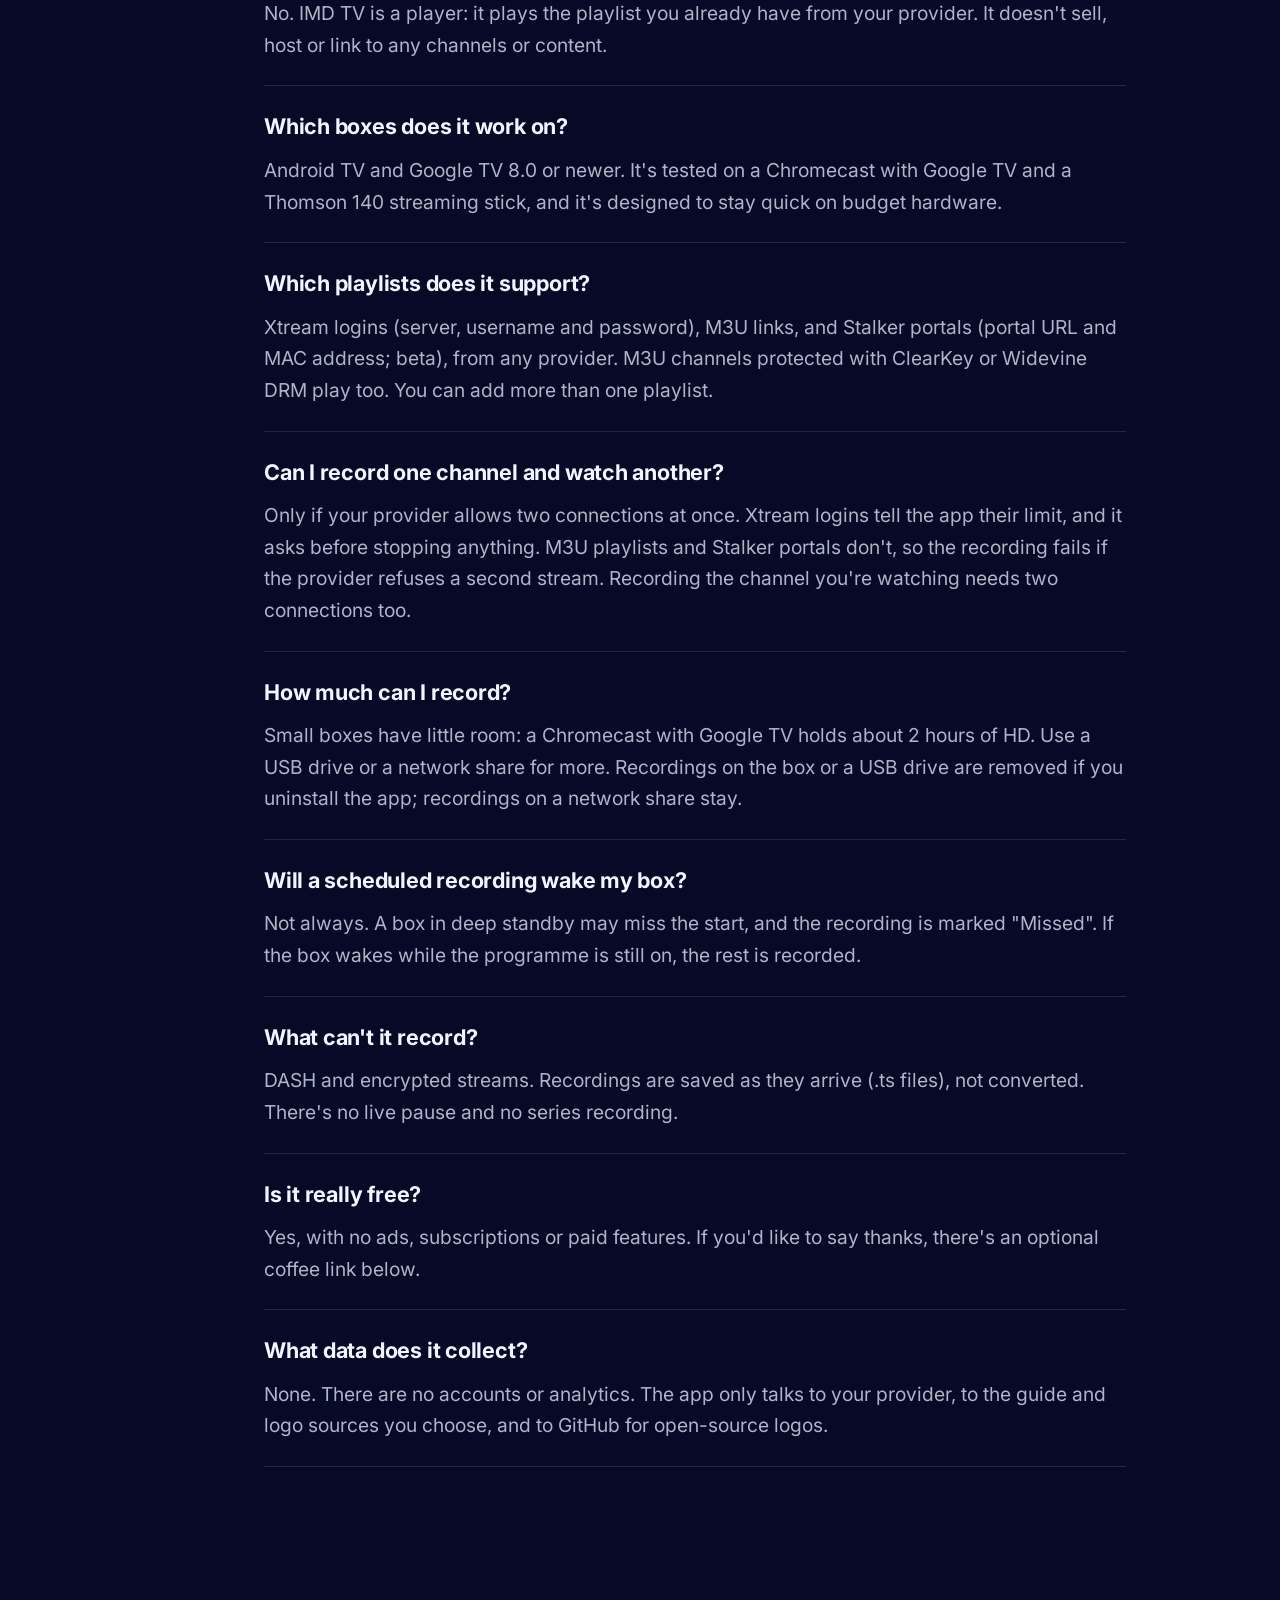
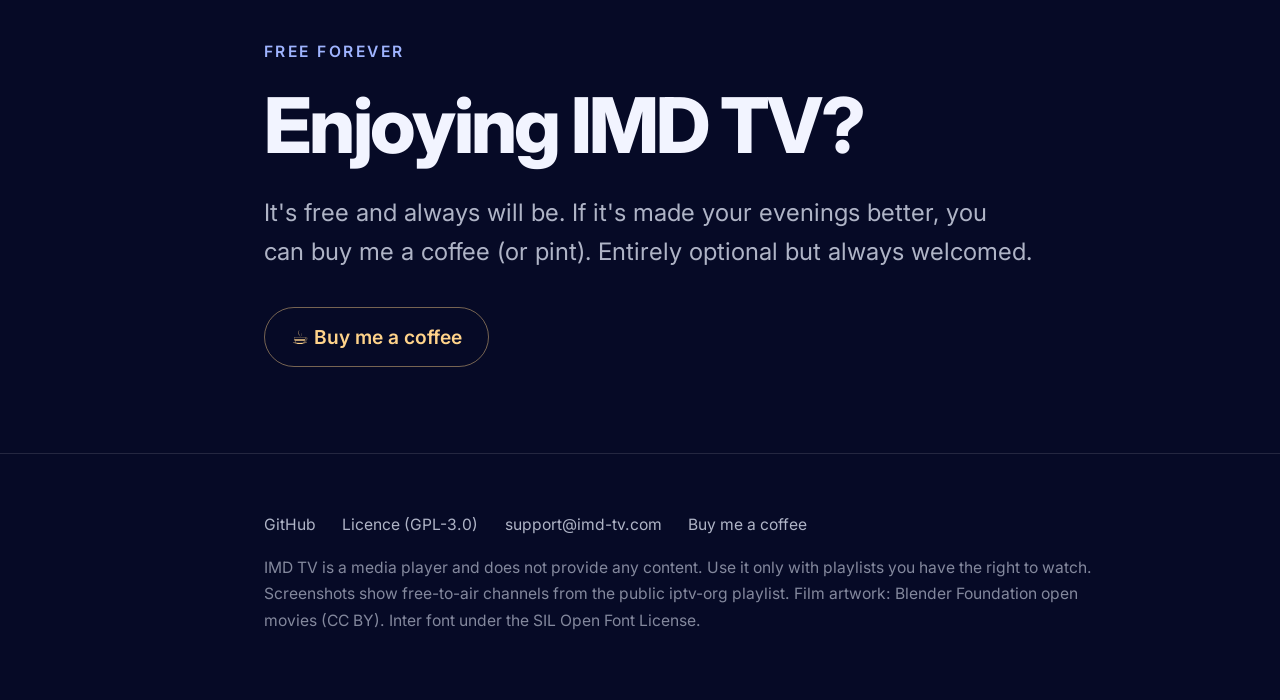
==== commit 9ed68c6e: "0.7.0 screenshots, site and README; a locked channel no longer plays behind the PIN prompt - Site: B" ====
--- a/site/index.html
+++ b/site/index.html
@@ -39,14 +39,14 @@
       <div>
         <p class="kicker">Free · Open source · Android TV</p>
         <h1>Live TV, films<br>and series.<br><span class="grad">One app.</span></h1>
-        <p class="lead">IMD TV plays your own Xtream, M3U or Stalker portal playlist with a TV guide that keeps up with the remote, six themes, and no ads, tracking or paywalls.</p>
+        <p class="lead">IMD TV plays your own Xtream, M3U or Stalker portal playlist, and your Plex, Jellyfin and Stremio libraries, with a TV guide that keeps up with the remote, six themes, and no ads, tracking or paywalls.</p>
         <div class="btns">
           <a class="btn primary" href="#download">Download for Android TV</a>
           <a class="btn ghost" href="https://github.com/majorleeevil/imd-tv">View on GitHub</a>
         </div>
         <p class="small">For Android TV and Google TV 8.0 or newer.</p>
       </div>
-      <div class="hero-shot"><img src="img/themes/celestial-glass.webp" width="1920" height="1080" alt="The IMD TV guide in the Celestial Glass theme: GB News's programme details above a grid of channels and programmes, with the channel previewing top right."></div>
+      <div class="hero-shot"><img src="img/guide-logos.webp" width="1920" height="1080" alt="The IMD TV guide in the Celestial Glass theme: Blaze's programme details above a grid of channels with their logos, and Blaze playing top right."></div>
     </div>
   </section>
 
@@ -111,20 +111,20 @@
       <div class="feature flip">
         <div class="text">
           <h3>Movies and series</h3>
-          <p>Posters, seasons and episodes, and resume where you left off.</p>
+          <p>Posters, seasons and episodes, and resume where you left off – from your playlist and your Plex, Jellyfin and Stremio libraries.</p>
           <ul role="list">
             <li>Subtitles in your language, when the film or episode has them</li>
           </ul>
         </div>
-        <figure class="shot"><img src="img/movies.webp" width="1920" height="1080" loading="lazy" alt="Movies screen: a row of posters with the focused film's artwork behind"></figure>
+        <figure class="shot"><img src="img/continue-watching.webp" width="1920" height="1080" loading="lazy" alt="Movies screen: Continue watching with films from a Jellyfin server, the focused film's artwork behind"></figure>
       </div>
 
       <div class="feature">
         <div class="text">
           <h3>Search everything</h3>
-          <p>One search for channels, films and series, with results as you type. Or search within a single film or series category.</p>
-        </div>
-        <figure class="shot"><img src="img/search.webp" width="1920" height="570" loading="lazy" alt="Search for the letter Q: channel results such as Quest and QVC, each with its logo"></figure>
+          <p>One search for channels, films, series and TV guide programmes, with results as you type. Programmes on now play in one press; later ones can be recorded.</p>
+        </div>
+        <figure class="shot"><img src="img/search.webp" width="1920" height="1080" loading="lazy" alt="Search for news: TV guide results, programmes on now and later today, each with its channel"></figure>
       </div>
 
       <div class="feature flip">
@@ -144,23 +144,37 @@
       <h3 class="more-title">Set it up your way</h3>
       <div class="themes settings-shots">
         <figure class="shot rotate"><img src="img/settings/playlists-1.webp" width="1920" height="1080" loading="lazy" alt="Settings, Playlists: the list of playlists, with iptv-org.github.io in use"><img src="img/settings/playlists-2.webp" width="1920" height="1080" loading="lazy" alt="Settings, Playlists: the Add playlist form"><img src="img/settings/playlists-3.webp" width="1920" height="1080" loading="lazy" alt="Settings, a playlist's page: Use this playlist and switches for Live TV, Movies and Series"><figcaption>Playlists</figcaption></figure>
-        <figure class="shot rotate"><img src="img/settings/guide-1.webp" width="1920" height="1080" loading="lazy" alt="Settings, TV guide: update now, guide sources, three guide priorities and borrow guide from similar channels"><img src="img/settings/guide-2.webp" width="1920" height="1080" loading="lazy" alt="Settings, TV guide: clear guide data, update every, update on start, update on playlist change and days to keep"><figcaption>TV guide</figcaption></figure>
-        <figure class="shot rotate"><img src="img/settings/channels-1.webp" width="1920" height="1080" loading="lazy" alt="Settings, Channels: manage channels, merge channels, merge options, channel logos and channel name clean-up"><img src="img/settings/channels-2.webp" width="1920" height="1080" loading="lazy" alt="Settings, Channels: remove special characters, hide header channels and channel numbers"><img src="img/settings/channels-3.webp" width="1920" height="1080" loading="lazy" alt="Settings, Merge options: merge across, merge by and playlists"><figcaption>Channels</figcaption></figure>
+        <figure class="shot rotate"><img src="img/settings/media-servers.webp" width="1920" height="1080" loading="lazy" alt="Settings, Media servers: Plex, Jellyfin, Stremio and update playlists every"><img src="img/settings/plex-link.webp" width="1920" height="1080" loading="lazy" alt="Add Plex server: a code to enter at plex.tv/link, and a QR code"><img src="img/settings/jellyfin-add.webp" width="1920" height="1080" loading="lazy" alt="Add Jellyfin server: type the server address, for example http://192.168.1.10:8096"><img src="img/settings/jellyfin-quickconnect.webp" width="1920" height="1080" loading="lazy" alt="Add Jellyfin server: a Quick Connect code, or sign in with username and password"><img src="img/settings/jellyfin-libraries.webp" width="1920" height="1080" loading="lazy" alt="Jellyfin: choose the libraries to load from the server"><img src="img/settings/stremio-add.webp" width="1920" height="1080" loading="lazy" alt="Add Stremio account: a code to enter at link.stremio.com, and a QR code"><figcaption>Media servers</figcaption></figure>
+        <figure class="shot rotate"><img src="img/settings/guide-1.webp" width="1920" height="1080" loading="lazy" alt="Settings, TV guide: update now, guide sources, three guide priorities and borrow guide from similar channels"><img src="img/settings/guide-2.webp" width="1920" height="1080" loading="lazy" alt="Settings, TV guide: clear guide data, update every, update on start, update on playlist change, days to keep and past days to keep"><figcaption>TV guide</figcaption></figure>
+        <figure class="shot rotate"><img src="img/settings/channels-1.webp" width="1920" height="1080" loading="lazy" alt="Settings, Channels: manage channels, merge channels, merge options, channel logos and channel name clean-up"><img src="img/settings/channels-2.webp" width="1920" height="1080" loading="lazy" alt="Settings, Channels: remove special characters, hide header channels, channel numbers and channel display"><img src="img/settings/channels-3.webp" width="1920" height="1080" loading="lazy" alt="Settings, Merge options: merge across, merge by and playlists"><figcaption>Channels</figcaption></figure>
         <figure class="shot"><img src="img/settings/categories-1.webp" width="1920" height="1080" loading="lazy" alt="Settings, Categories: languages, your categories, manage provider categories, category name clean-up and a Recently watched switch"><figcaption>Categories</figcaption></figure>
         <figure class="shot rotate"><img src="img/settings/playback-1.webp" width="1920" height="1080" loading="lazy" alt="Settings, Playback: autoplay, audio decoder, change channel with and view previous channel"><img src="img/settings/playback-2.webp" width="1920" height="1080" loading="lazy" alt="Settings, Playback: recording, catch-up and subtitles"><figcaption>Playback</figcaption></figure>
+        <figure class="shot"><img src="img/settings/vod-sort.webp" width="1920" height="1080" loading="lazy" alt="Settings, Movies and Series: Sort by Playlist, Alphabetical or Recently added"><figcaption>Movies &amp; Series</figcaption></figure>
         <figure class="shot"><img src="img/settings/recording.webp" width="1920" height="1080" loading="lazy" alt="Settings, Recording: recording switch, save to, free space, start early, end late and keep the box awake"><figcaption>Recording</figcaption></figure>
-        <figure class="shot rotate"><img src="img/settings/appearance-1.webp" width="1920" height="1080" loading="lazy" alt="Settings, Appearance: App, Live TV and Movies and Series"><img src="img/settings/appearance-2.webp" width="1920" height="1080" loading="lazy" alt="Settings, Appearance, App: theme, theme colour, theme mode, date and time, and reset"><img src="img/settings/appearance-3.webp" width="1920" height="1080" loading="lazy" alt="Settings, Appearance, Live TV: channels in guide, header size, preview fade, multi-line names and title size"><figcaption>Appearance</figcaption></figure>
-        <figure class="shot"><img src="img/settings/behaviour-1.webp" width="1920" height="1080" loading="lazy" alt="Settings, App behaviour: last channel on start, Back in TV guide, language, confirm exit, start on boot and show ping"><figcaption>App behaviour</figcaption></figure>
-        <figure class="shot rotate"><img src="img/settings/backup-1.webp" width="1920" height="1080" loading="lazy" alt="Settings, Backup and restore"><img src="img/settings/backup-2.webp" width="1920" height="1080" loading="lazy" alt="Settings, Sync: this box is the master and has no followers"><img src="img/settings/backup-3.webp" width="1920" height="1080" loading="lazy" alt="Settings, Sync: the steps to pair with the master"><figcaption>Backup &amp; sync</figcaption></figure>
+        <figure class="shot rotate"><img src="img/settings/appearance-1.webp" width="1920" height="1080" loading="lazy" alt="Settings, Appearance: App, Live TV and Movies and Series"><img src="img/settings/appearance-2.webp" width="1920" height="1080" loading="lazy" alt="Settings, Appearance, App: theme, theme colour, theme mode, date and time, and reset"><img src="img/settings/appearance-3.webp" width="1920" height="1080" loading="lazy" alt="Settings, Appearance, Live TV: the Text sizing choices Large, Medium and Small"><figcaption>Appearance</figcaption></figure>
+        <figure class="shot"><img src="img/settings/behaviour-1.webp" width="1920" height="1080" loading="lazy" alt="Settings, App behaviour: last channel on start, Back in TV guide, hold Back in TV guide, full screen after, language, parental controls and confirm exit"><figcaption>App behaviour</figcaption></figure>
+        <figure class="shot rotate"><img src="img/settings/parental.webp" width="1920" height="1080" loading="lazy" alt="Settings, Parental controls: on, lock content rated 12A and up, ask for the PIN until the app closes, change PIN"><img src="img/parental-pin.webp" width="1920" height="1080" loading="lazy" alt="Enter your PIN to unlock a channel, or use your backup word"><img src="img/parental-locked.webp" width="1920" height="1080" loading="lazy" alt="Full screen: Blaze is child-locked by parental controls, press OK to enter the PIN"><figcaption>Parental controls</figcaption></figure>
+        <figure class="shot rotate"><img src="img/settings/backup-1.webp" width="1920" height="1080" loading="lazy" alt="Settings, Backup and restore"><img src="img/settings/backup-2.webp" width="1920" height="1080" loading="lazy" alt="Settings, Sync: this box is the master and has no followers"><img src="img/settings/backup-3.webp" width="1920" height="1080" loading="lazy" alt="Settings, Sync: this box is a follower, looking for a master on the network"><figcaption>Backup &amp; sync</figcaption></figure>
       </div>
 
       <h3 class="more-title">And all of this, free</h3>
       <ul class="more" role="list">
+        <li>Your Plex and Jellyfin libraries, and the movie and series catalogs of your Stremio add-ons, next to your playlist's. Sign in with a code, pick the libraries, and later updates fetch only what changed</li>
+        <li>Continue watching that works both ways with Plex, Jellyfin and Stremio: start a film here and finish it in the app on your phone</li>
+        <li>One Favourites list and one Continue watching for every playlist and media server you use</li>
+        <li>Parental controls: a PIN and backup word, locks by rating, by category or by channel, and you choose how long an unlock lasts</li>
+        <li>Add or edit a playlist from your phone: scan the QR code on the TV and type the login there. Your passwords are never sent to the phone</li>
+        <li>Search the TV guide: programmes on now and later, then watch or record in one press</li>
+        <li>Sort channels by the playlist's order, A–Z or your own order, and give channels your own numbers</li>
+        <li>Show channels by name, by logo or both, and pick the text size that suits your TV</li>
+        <li>Sort movies and series by the playlist's order, A–Z or recently added</li>
+        <li>Playlists and media servers update in the background, every 6, 12, 24 or 48 hours</li>
+        <li>Channel and Page Up/Down move a whole screen at a time; hold Back in the guide for the other Back action, or go full screen on its own after a few minutes</li>
         <li>The ability to add several playlists, not just one. Choose between Xtream logins, M3U links and Stalker portals (beta), give each your own name, and use several at once: their categories sit together in one list</li>
         <li>Merge duplicate channels: HD, 4K and RAW copies of a channel become one, playing the best version – within each category or across them, and only for the playlists you choose</li>
         <li>Catch-up TV: watch programmes that have already aired, on channels where your provider keeps them, or restart the one that's on</li>
-        <li>English, French, Spanish, Polish, Dutch, German, Italian, Portuguese, Turkish, Romanian, Greek and Swedish</li>
-        <li>Channel logos from open-source sets, your playlist or your own logo pack. You choose which source channels use first, second or third</li>
+        <li>English, French, Spanish, Polish, Dutch, German, Italian, Portuguese, Turkish, Romanian, Greek, Swedish and Albanian</li>
+        <li>Channel logos from open-source sets, your playlist, the TV guide or your own logo pack. You choose which source channels use first, second or third</li>
         <li>The ability to record shows to local storage, external storage or network storage</li>
         <li>Backup and restore, with logins never written to the file</li>
         <li>Sync between the boxes in your home: set one as the master and the others copy its playlists, logins and settings each time IMD TV opens and every 6 hours. Pair each box once with a code</li>
@@ -187,7 +201,7 @@
       <h2>Six looks. <span class="grad">Your TV.</span></h2>
       <p class="lead">From frosted glass to a classic games-console menu, each theme changes the whole app, not just its colours.</p>
       <div class="themes">
-        <figure class="shot rotate"><img src="img/themes/celestial-glass.webp" width="1920" height="1080" loading="lazy" alt="Celestial Glass theme: TV guide on a deep blue background"><img src="img/themes/celestial-glass-categories.webp" width="1920" height="1080" loading="lazy" alt="Celestial Glass theme: the live TV categories"><figcaption>Celestial Glass</figcaption></figure>
+        <figure class="shot rotate"><img src="img/themes/celestial-glass.webp" width="1920" height="1080" loading="lazy" alt="Celestial Glass theme: TV guide on a deep blue background, with Blaze playing top right"><img src="img/themes/celestial-glass-categories.webp" width="1920" height="1080" loading="lazy" alt="Celestial Glass theme: the live TV categories"><figcaption>Celestial Glass</figcaption></figure>
         <figure class="shot rotate"><img src="img/themes/celestial-plus.webp" width="1920" height="1080" loading="lazy" alt="Celestial + theme: guide with category tabs and a yellow highlight"><img src="img/themes/celestial-plus-categories.webp" width="1920" height="1080" loading="lazy" alt="Celestial + theme: the live TV categories"><figcaption>Celestial +</figcaption></figure>
         <figure class="shot rotate"><img src="img/themes/celestial-retro.webp" width="1920" height="1080" loading="lazy" alt="Celestial Retro theme: a full-width classic guide grid"><img src="img/themes/celestial-retro-categories.webp" width="1920" height="1080" loading="lazy" alt="Celestial Retro theme: the live TV categories"><figcaption>Celestial Retro</figcaption></figure>
         <figure class="shot rotate"><img src="img/themes/liquid-glass.webp" width="1920" height="1080" loading="lazy" alt="Liquid Glass theme: glass panels over colourful shapes"><img src="img/themes/liquid-glass-categories.webp" width="1920" height="1080" loading="lazy" alt="Liquid Glass theme: the live TV categories"><figcaption>Liquid Glass</figcaption></figure>
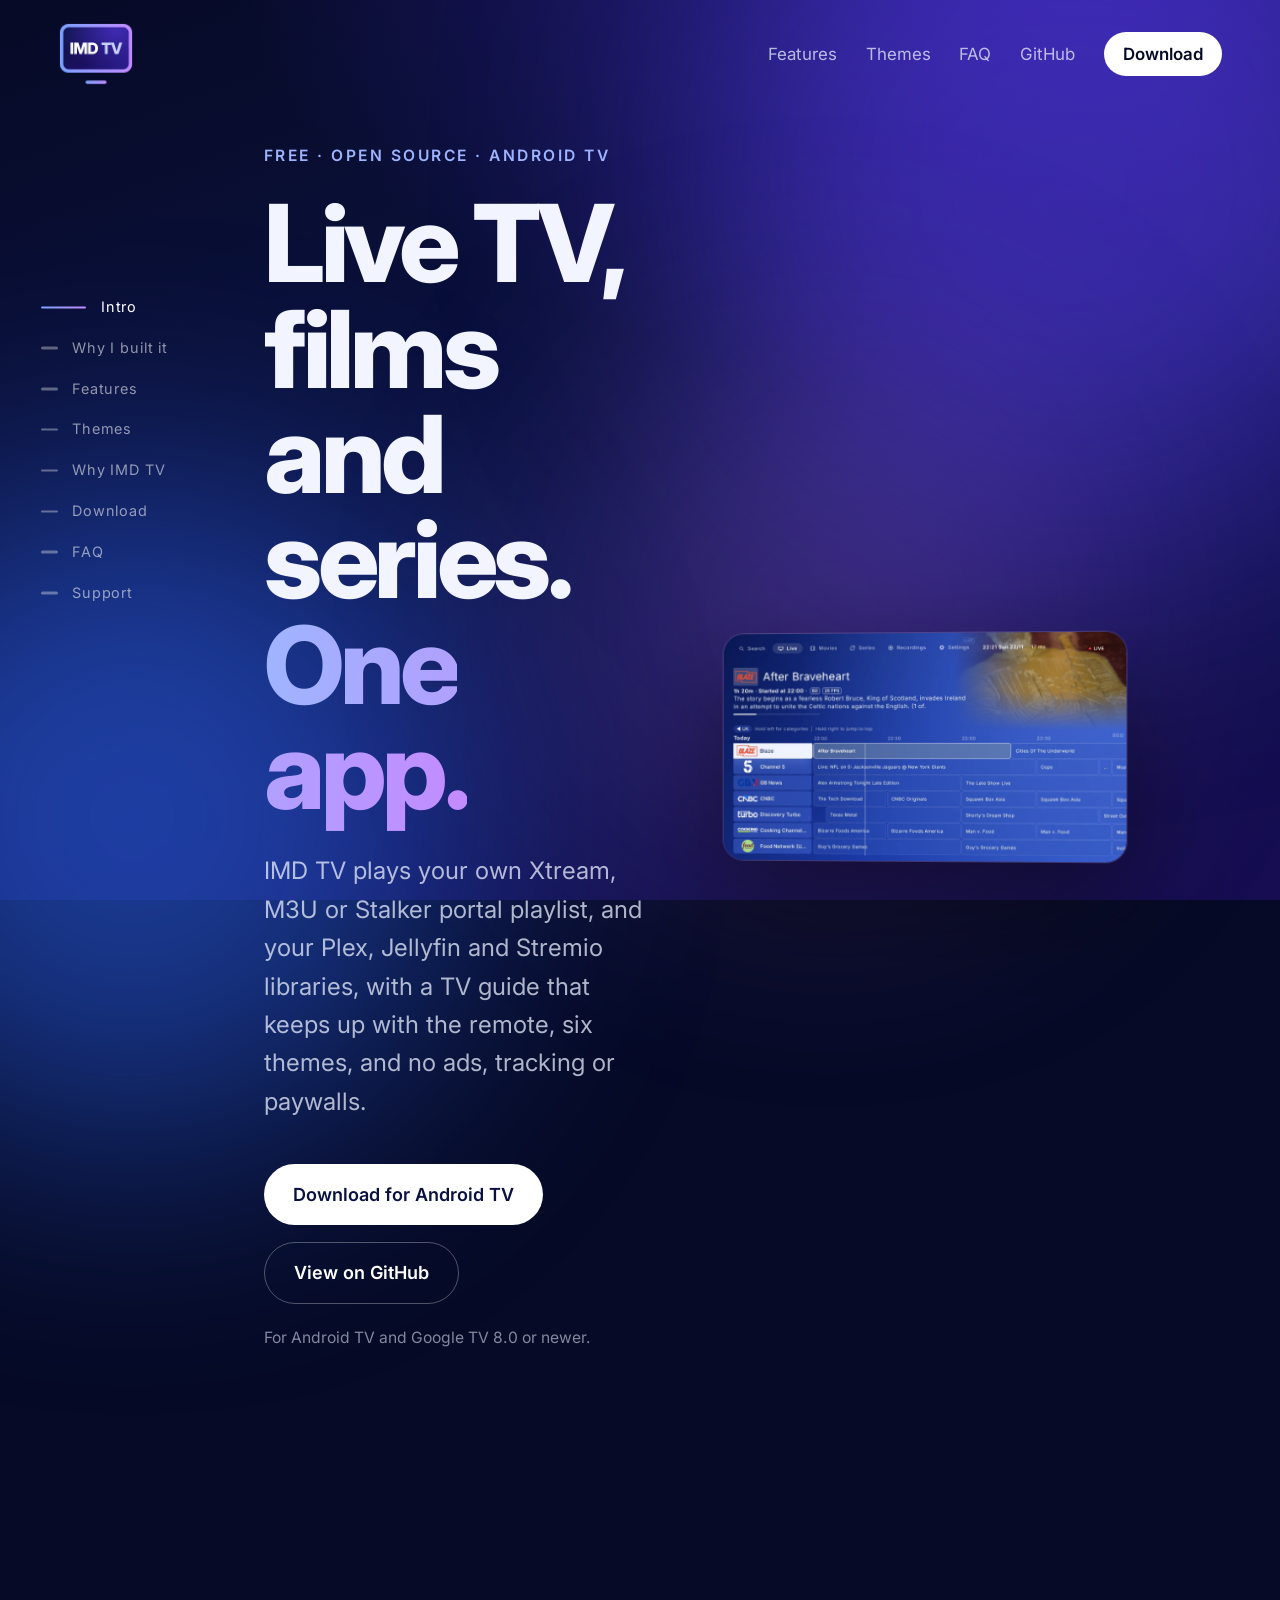
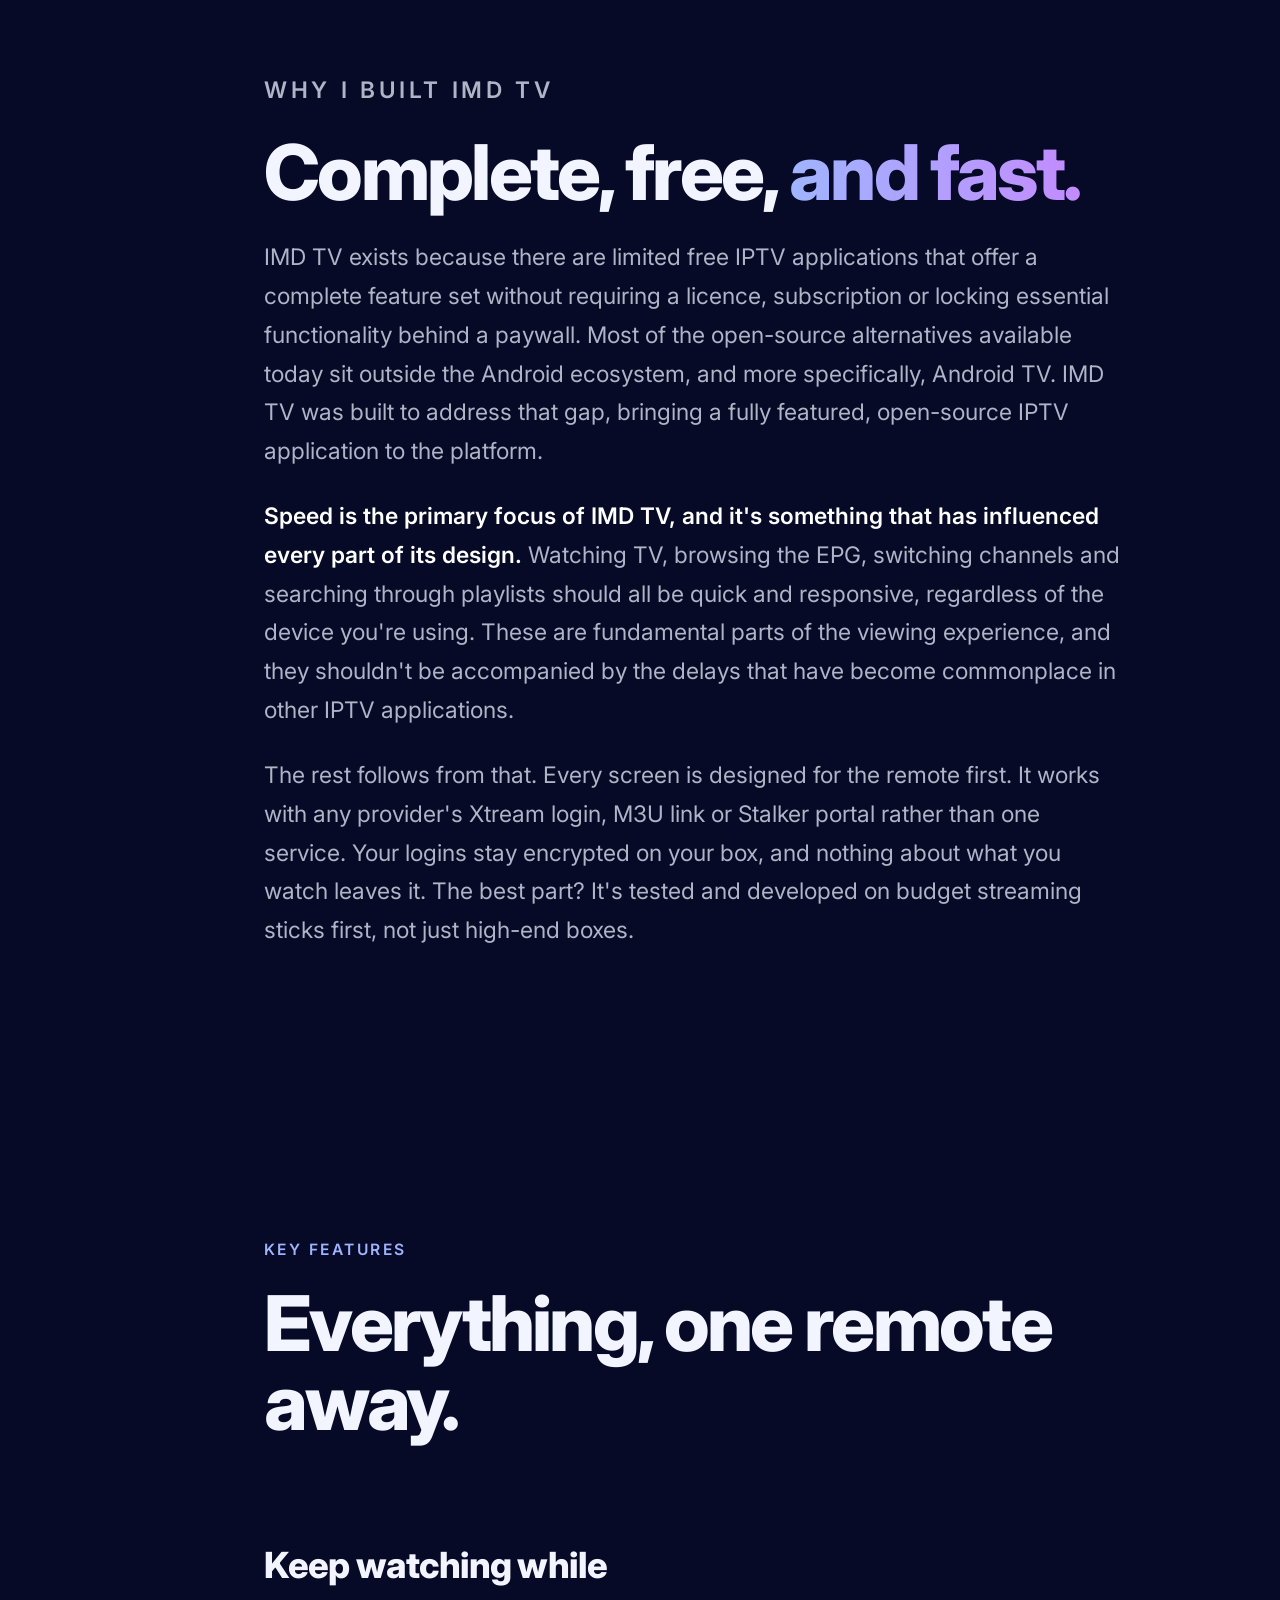
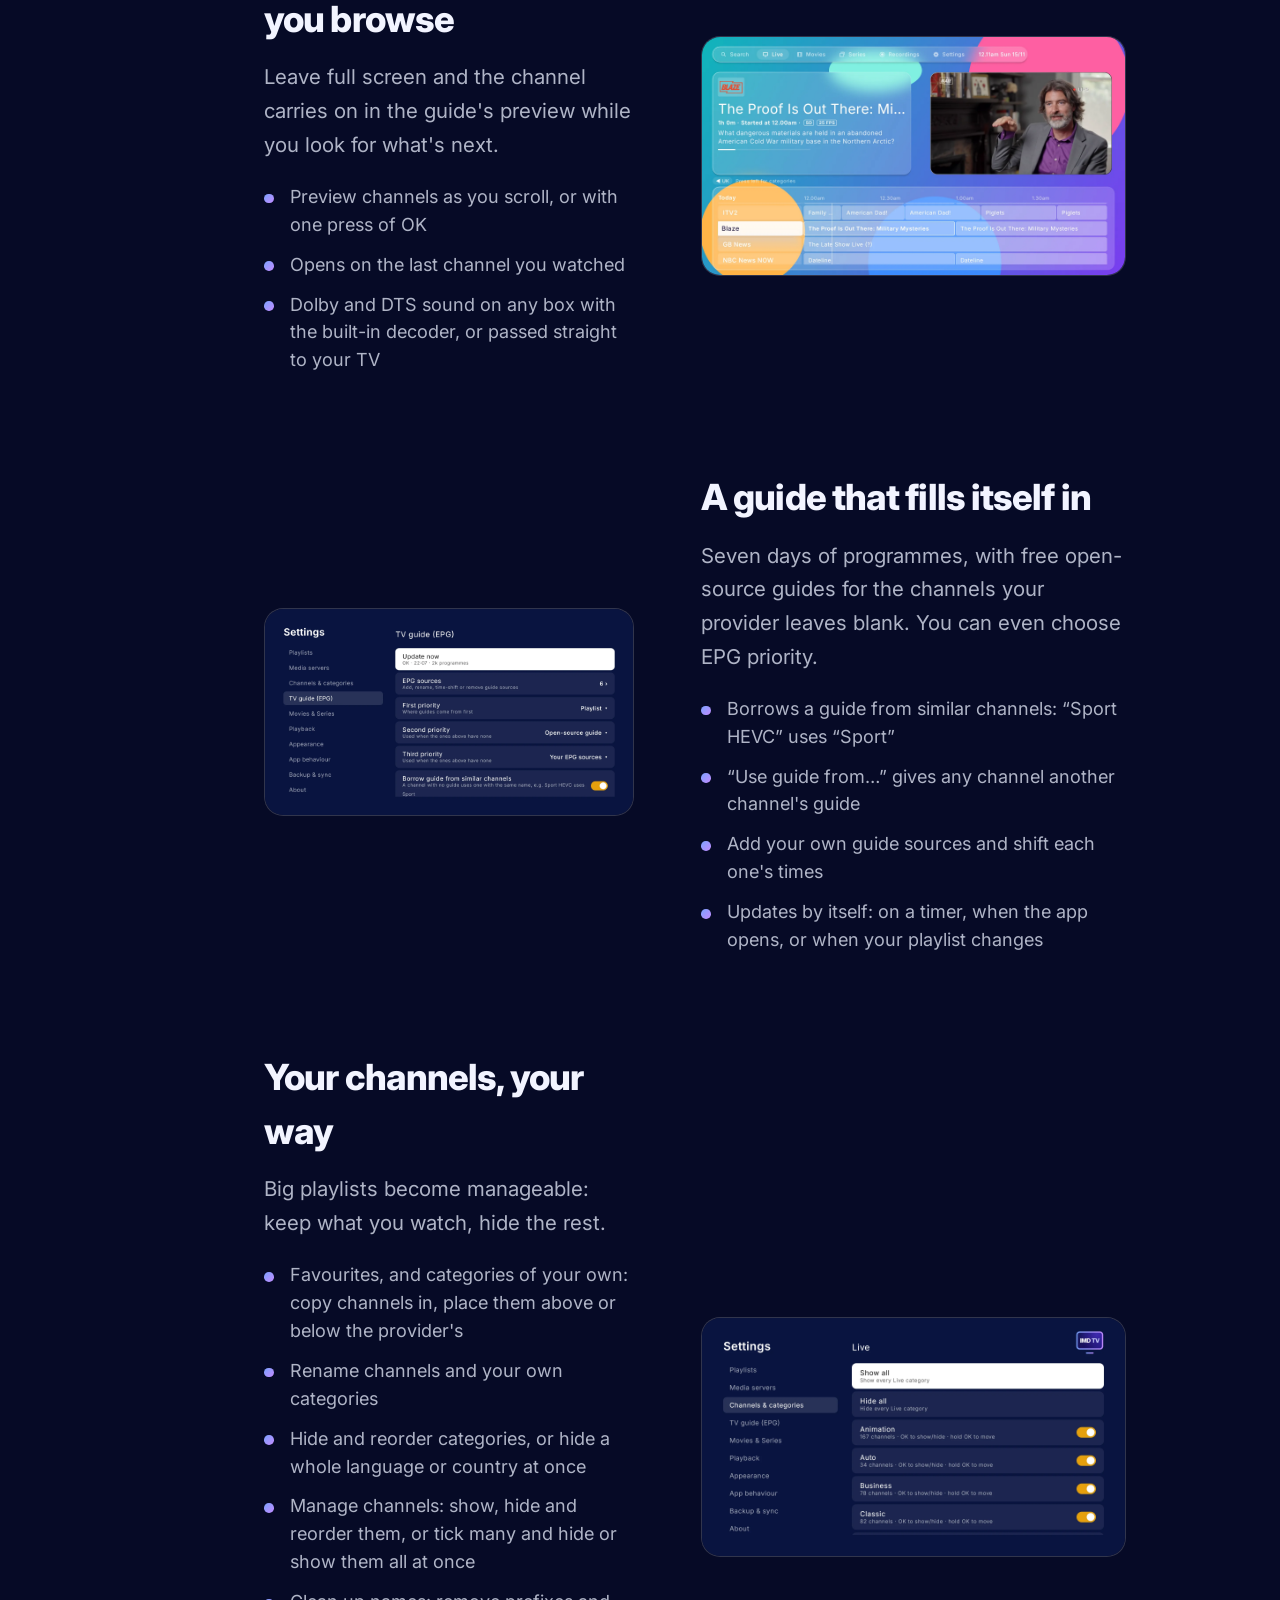
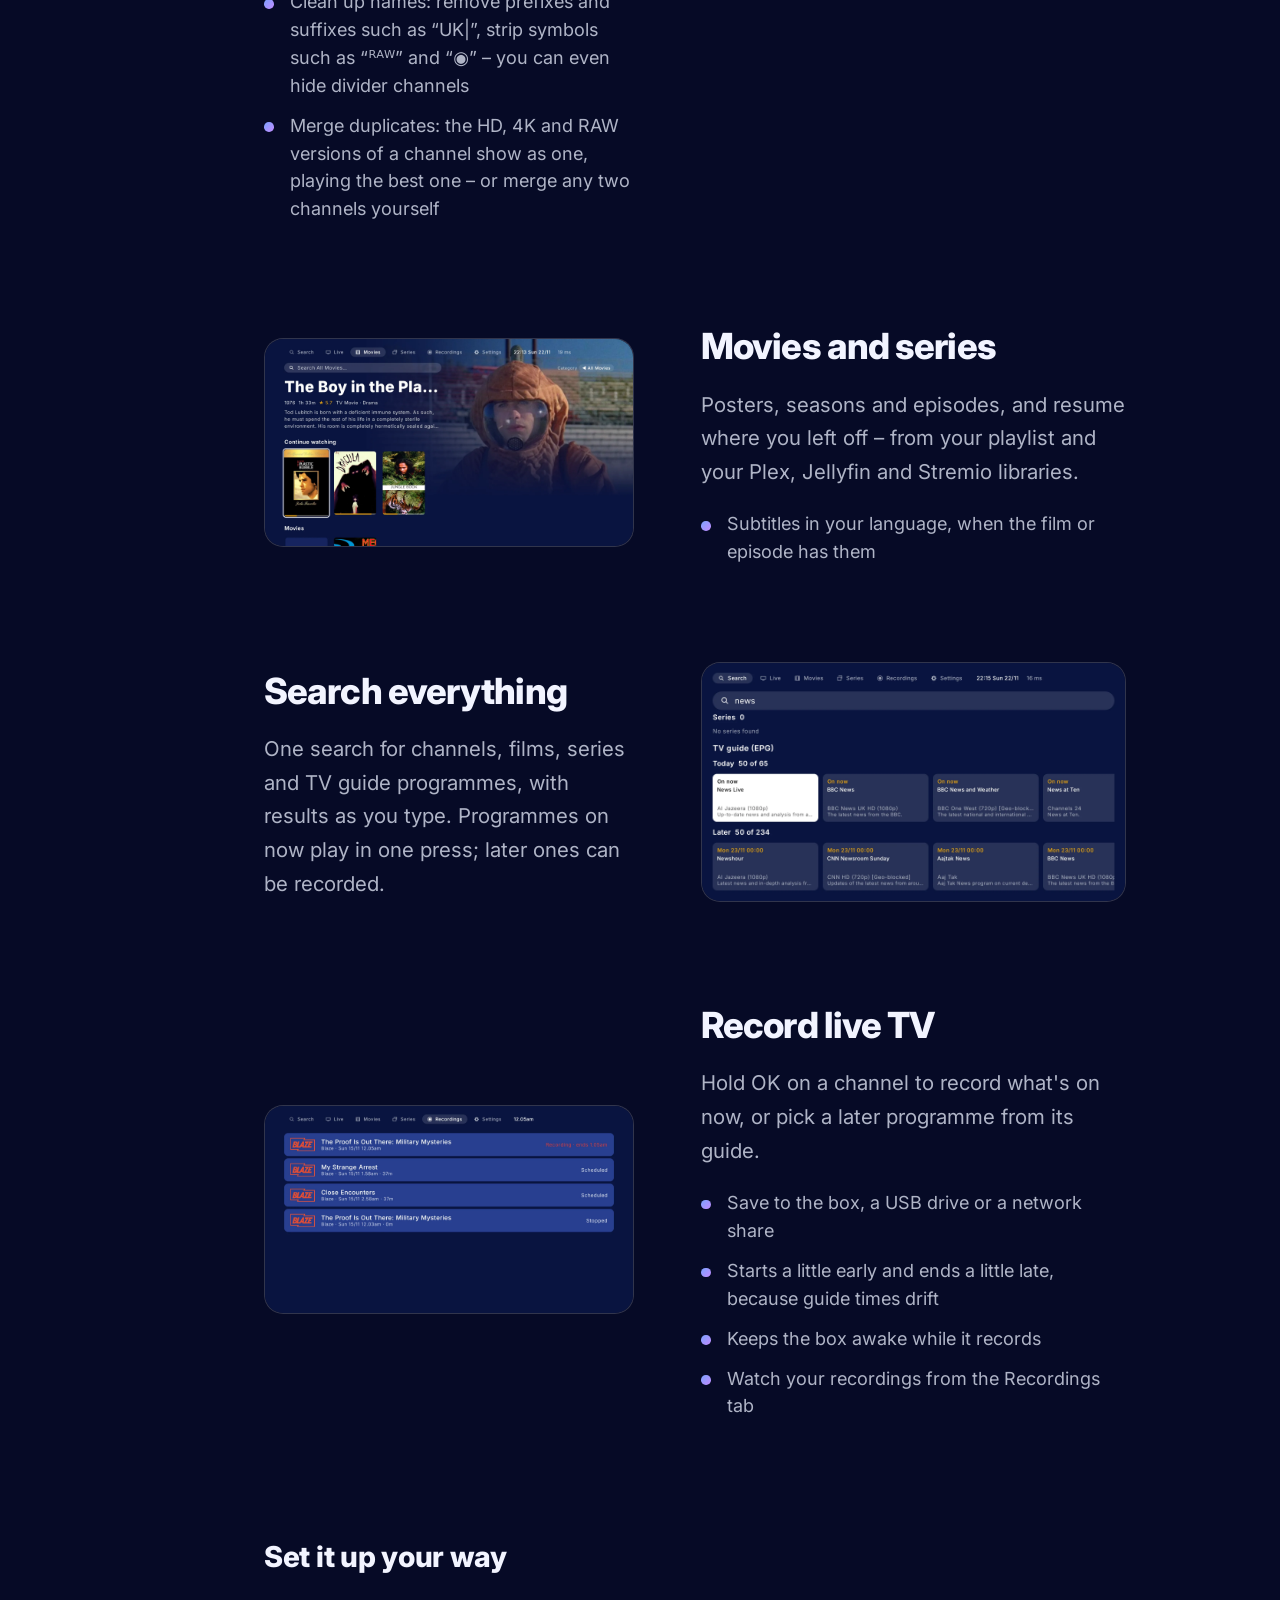
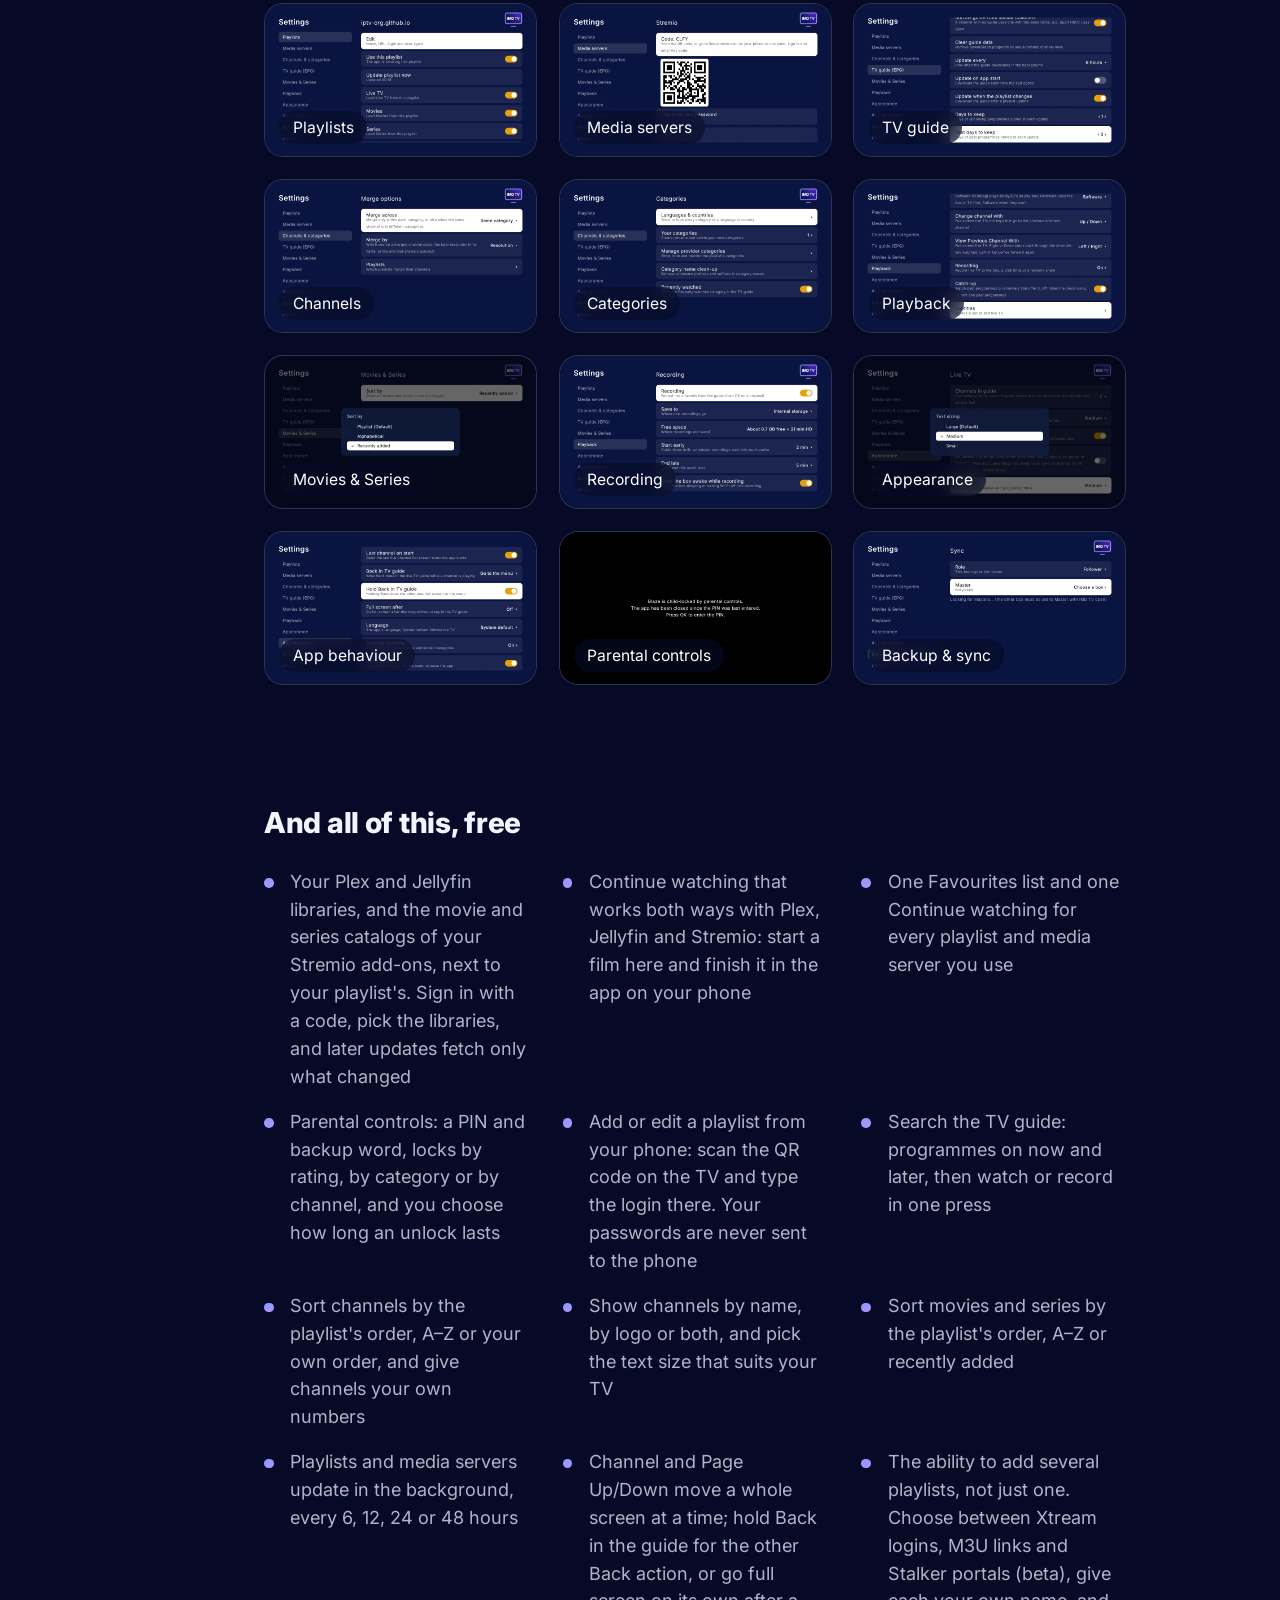
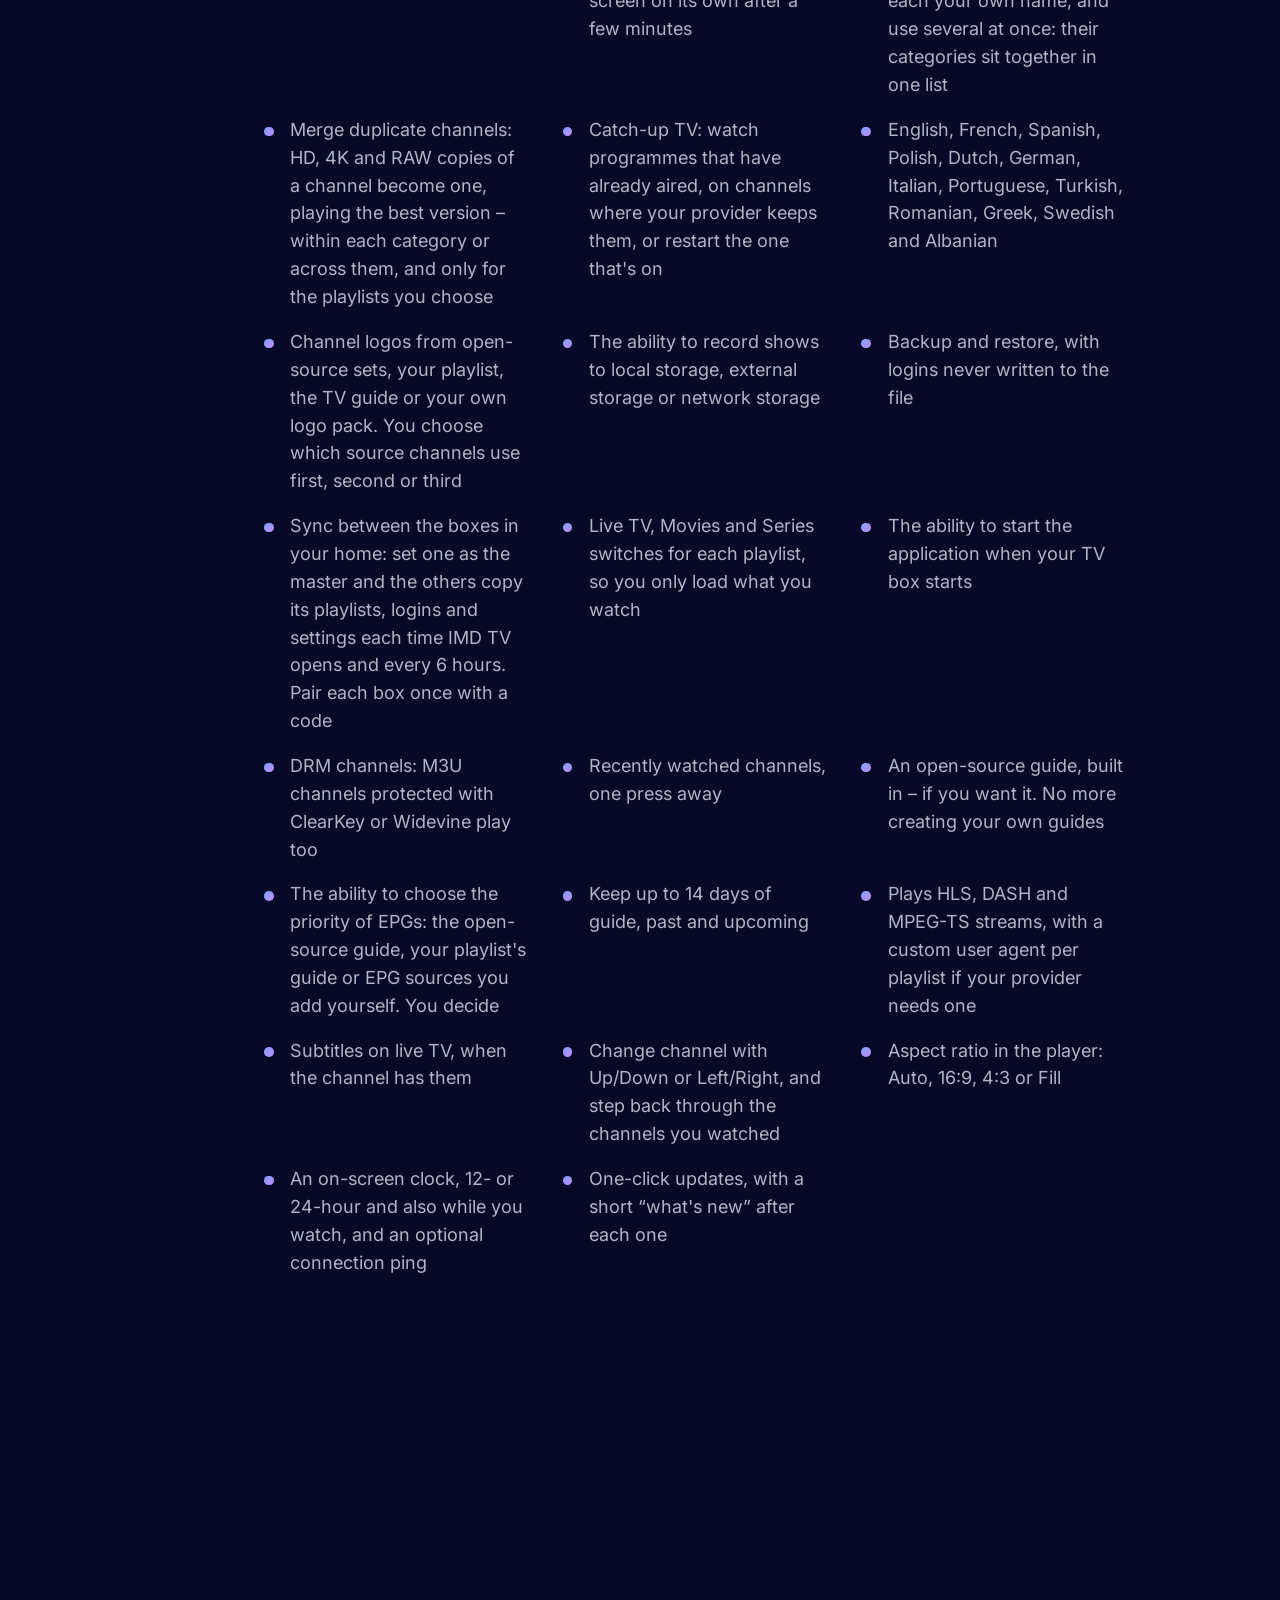
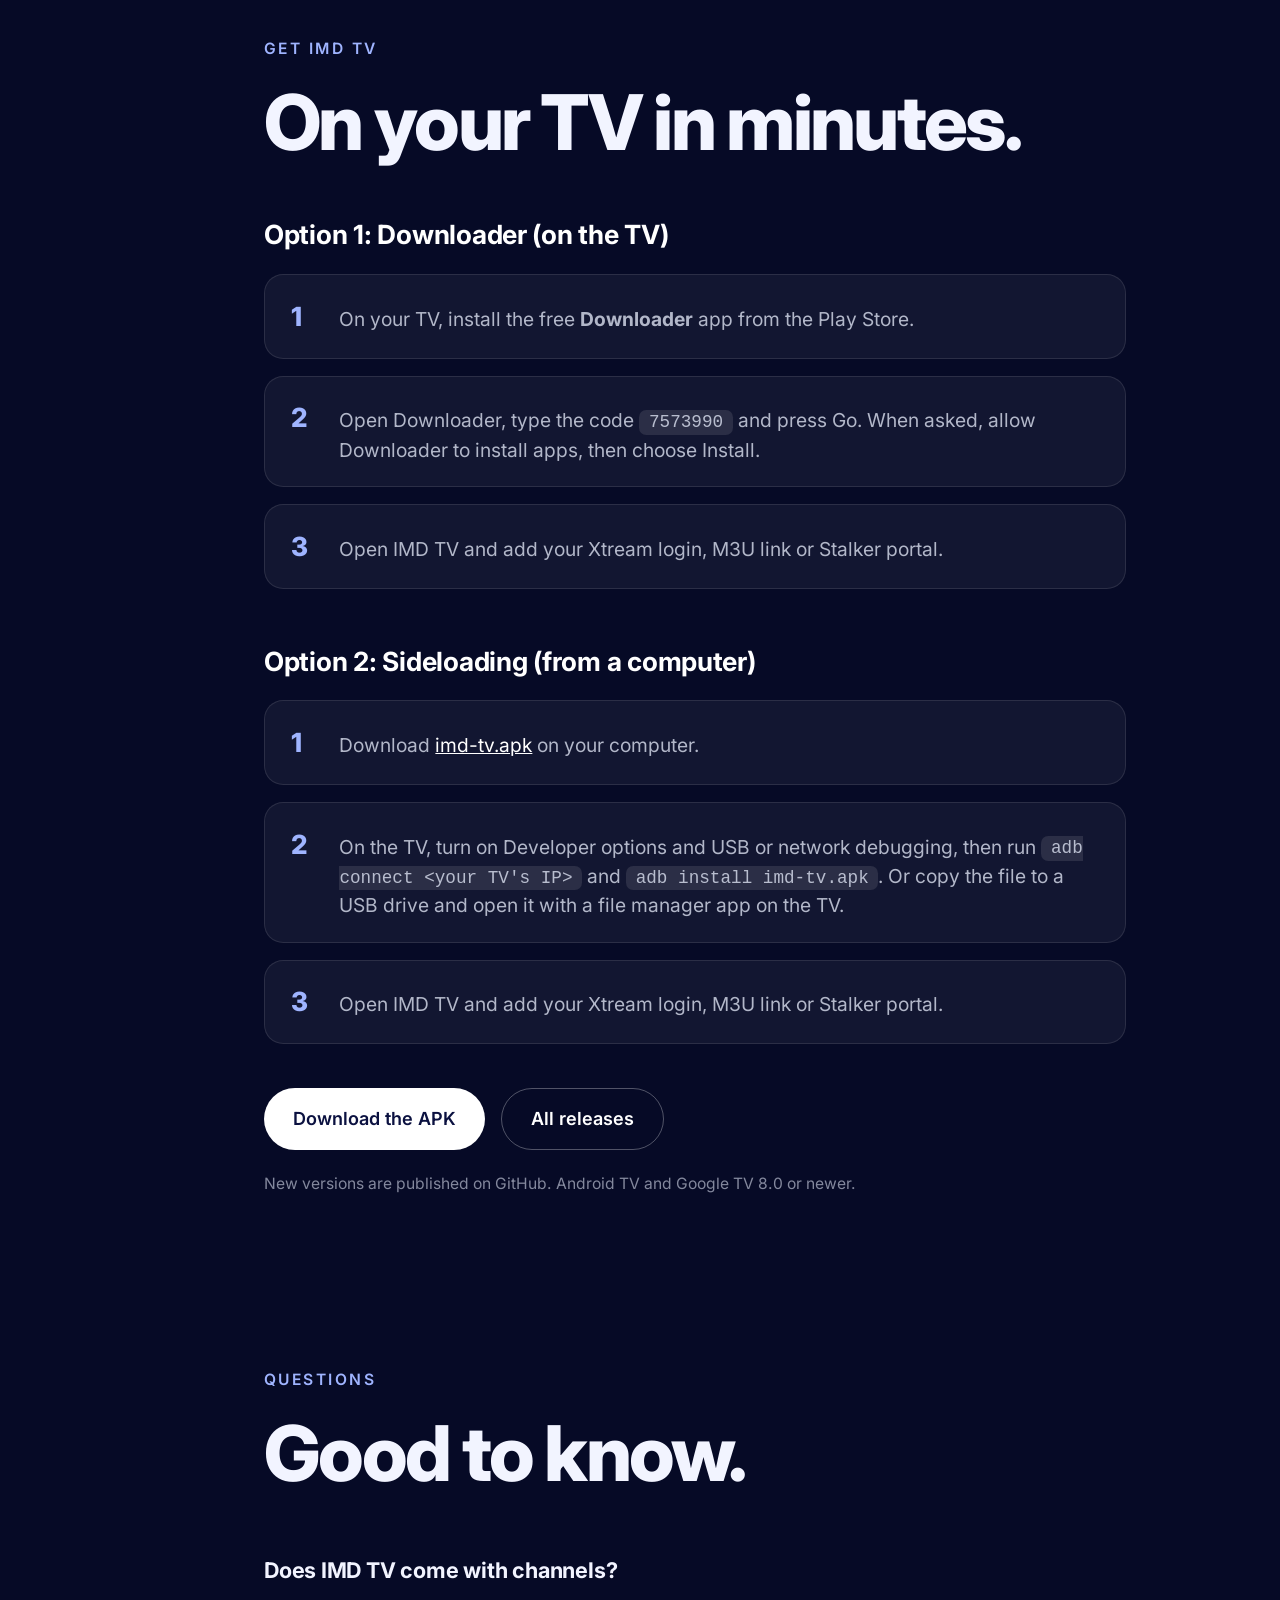
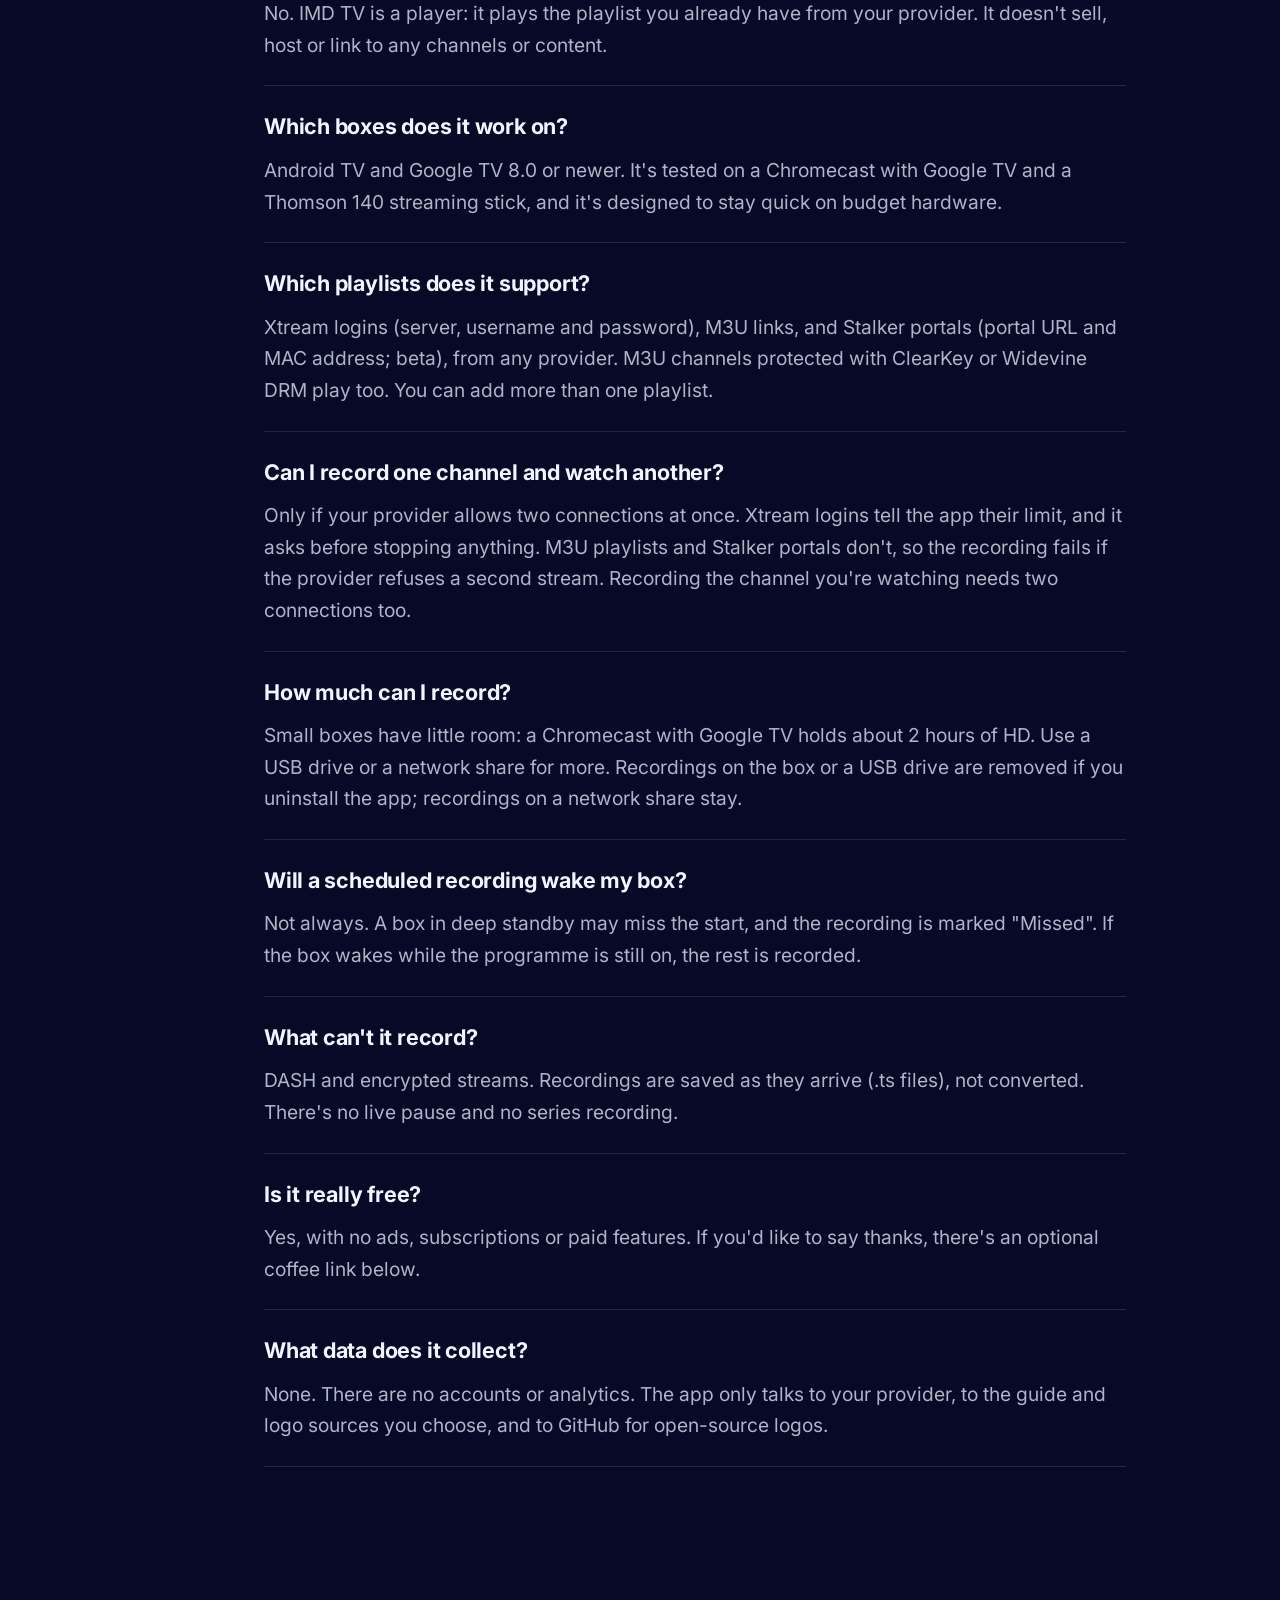
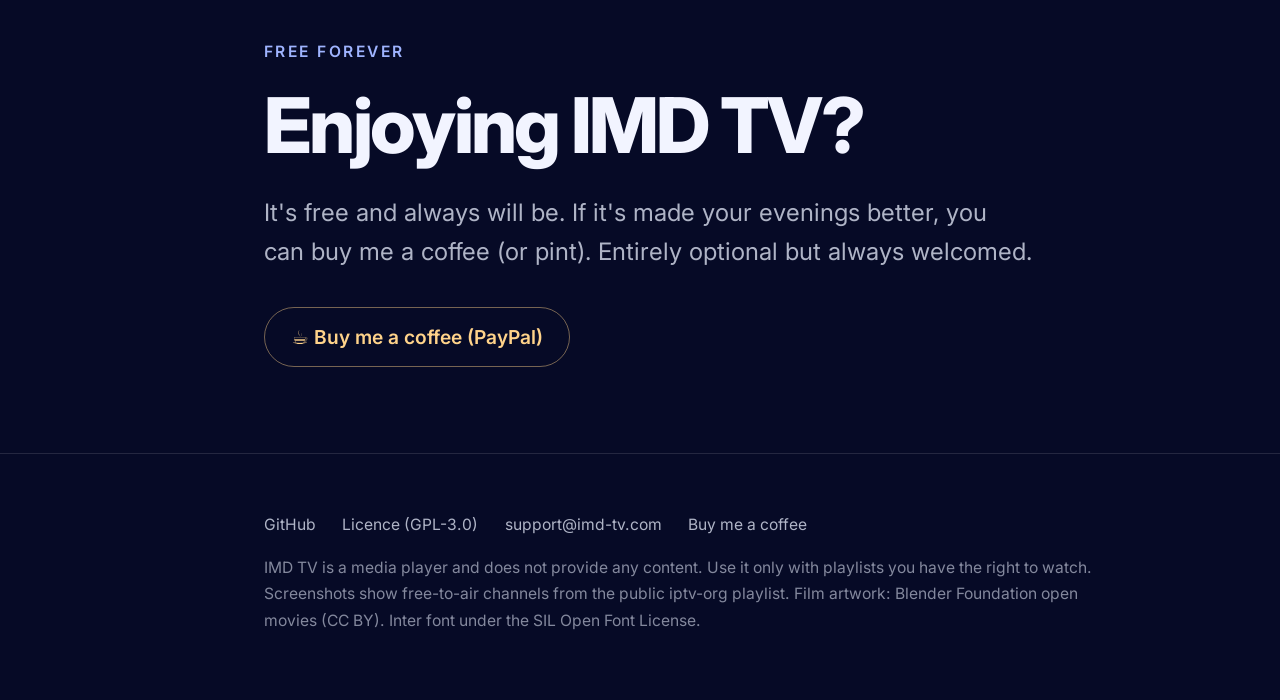
==== commit f37fc28b: "Support link: PayPal instead of Buy Me a Coffee Co-Authored-By: Claude Opus 5.5 <noreply@anthropic.c" ====
--- a/site/index.html
+++ b/site/index.html
@@ -273,7 +273,7 @@
       <p class="kicker">Free forever</p>
       <h2>Enjoying IMD TV?</h2>
       <p class="lead">It's free and always will be. If it's made your evenings better, you can buy me a coffee (or pint). Entirely optional but always welcomed.</p>
-      <a class="coffee" href="https://buymeacoffee.com/majorleeevil">☕ Buy me a coffee</a>
+      <a class="coffee" href="https://www.paypal.com/ncp/payment/VGKUKA7GNGEWA">☕ Buy me a coffee (PayPal)</a>
     </div>
   </section>
 </main>
@@ -283,7 +283,7 @@
     <a href="https://github.com/majorleeevil/imd-tv">GitHub</a>
     <a href="https://github.com/majorleeevil/imd-tv/blob/main/LICENSE">Licence (GPL-3.0)</a>
     <a href="mailto:support@imd-tv.com">support@imd-tv.com</a>
-    <a href="https://buymeacoffee.com/majorleeevil">Buy me a coffee</a>
+    <a href="https://www.paypal.com/ncp/payment/VGKUKA7GNGEWA">Buy me a coffee</a>
   </nav>
   <p>IMD TV is a media player and does not provide any content. Use it only with playlists you have the right to watch.</p>
   <p>Screenshots show free-to-air channels from the public iptv-org playlist. Film artwork: Blender Foundation open movies (CC BY). Inter font under the SIL Open Font License.</p>
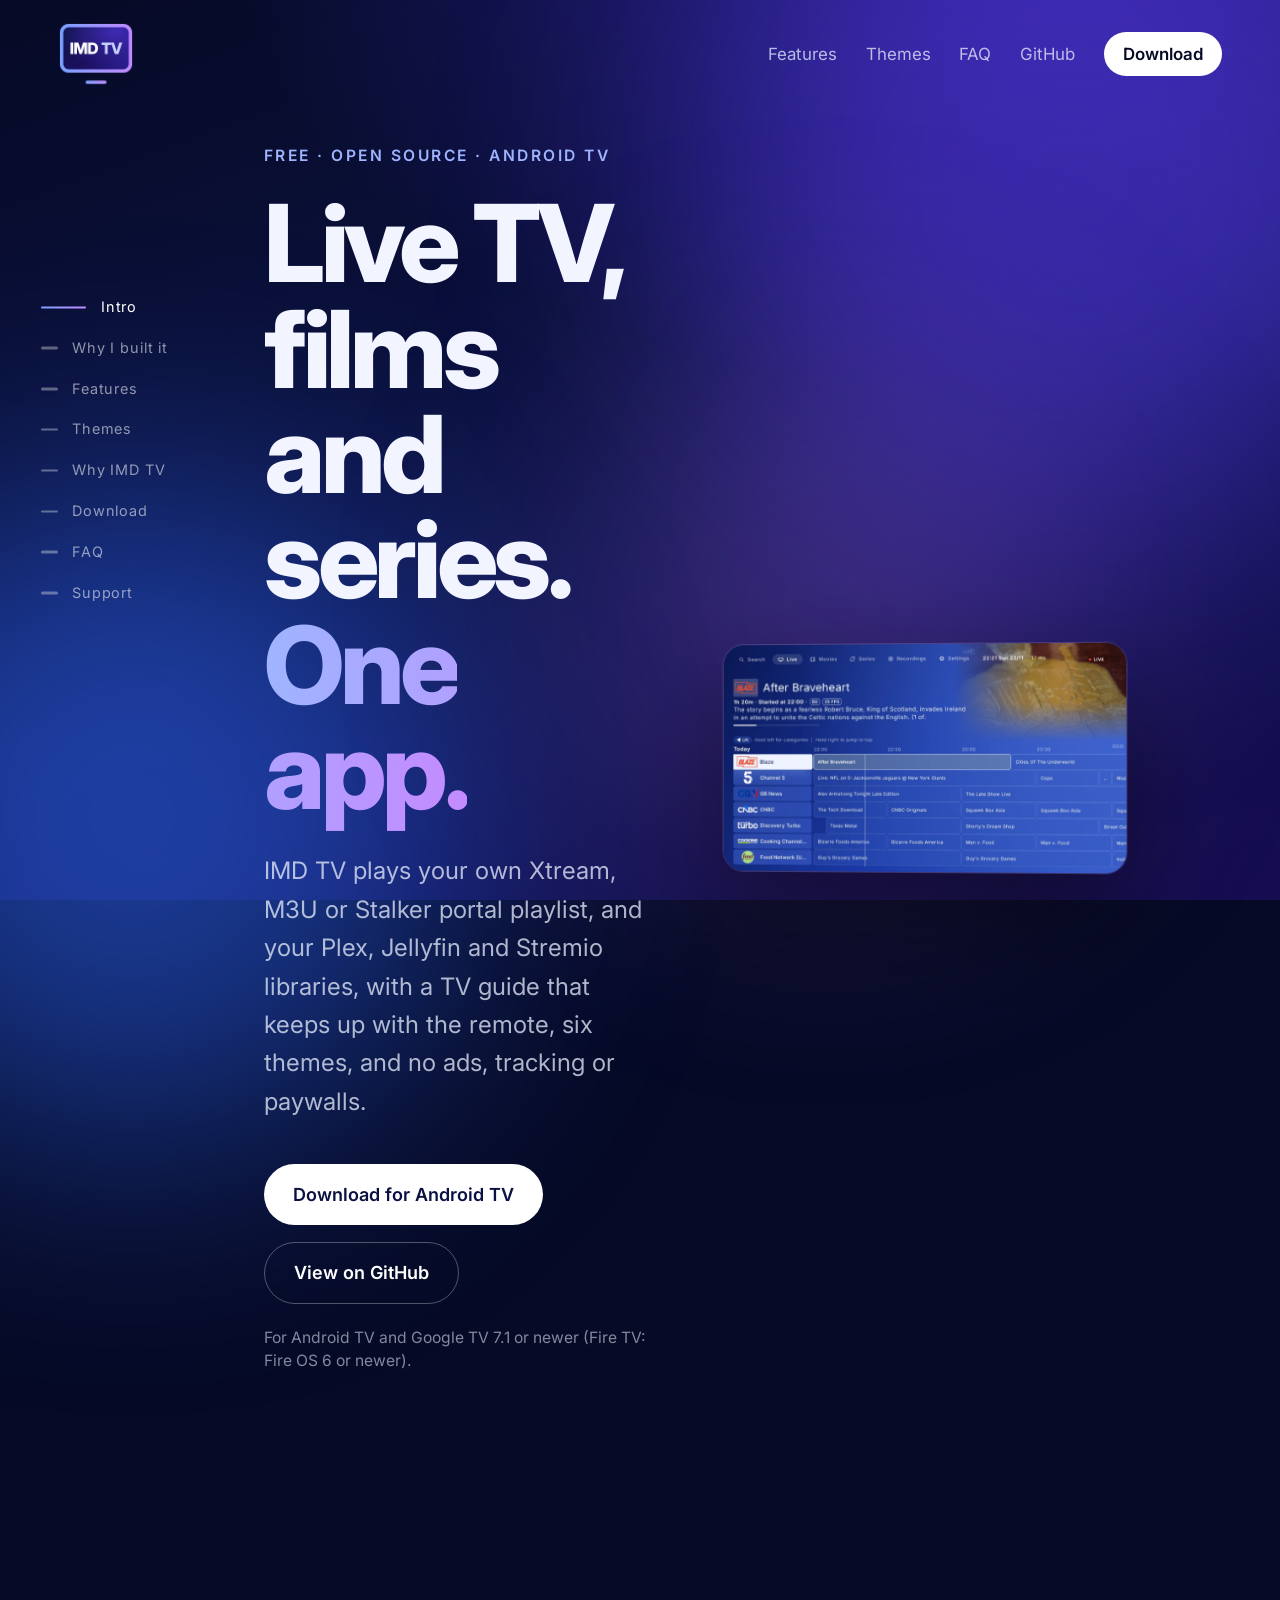
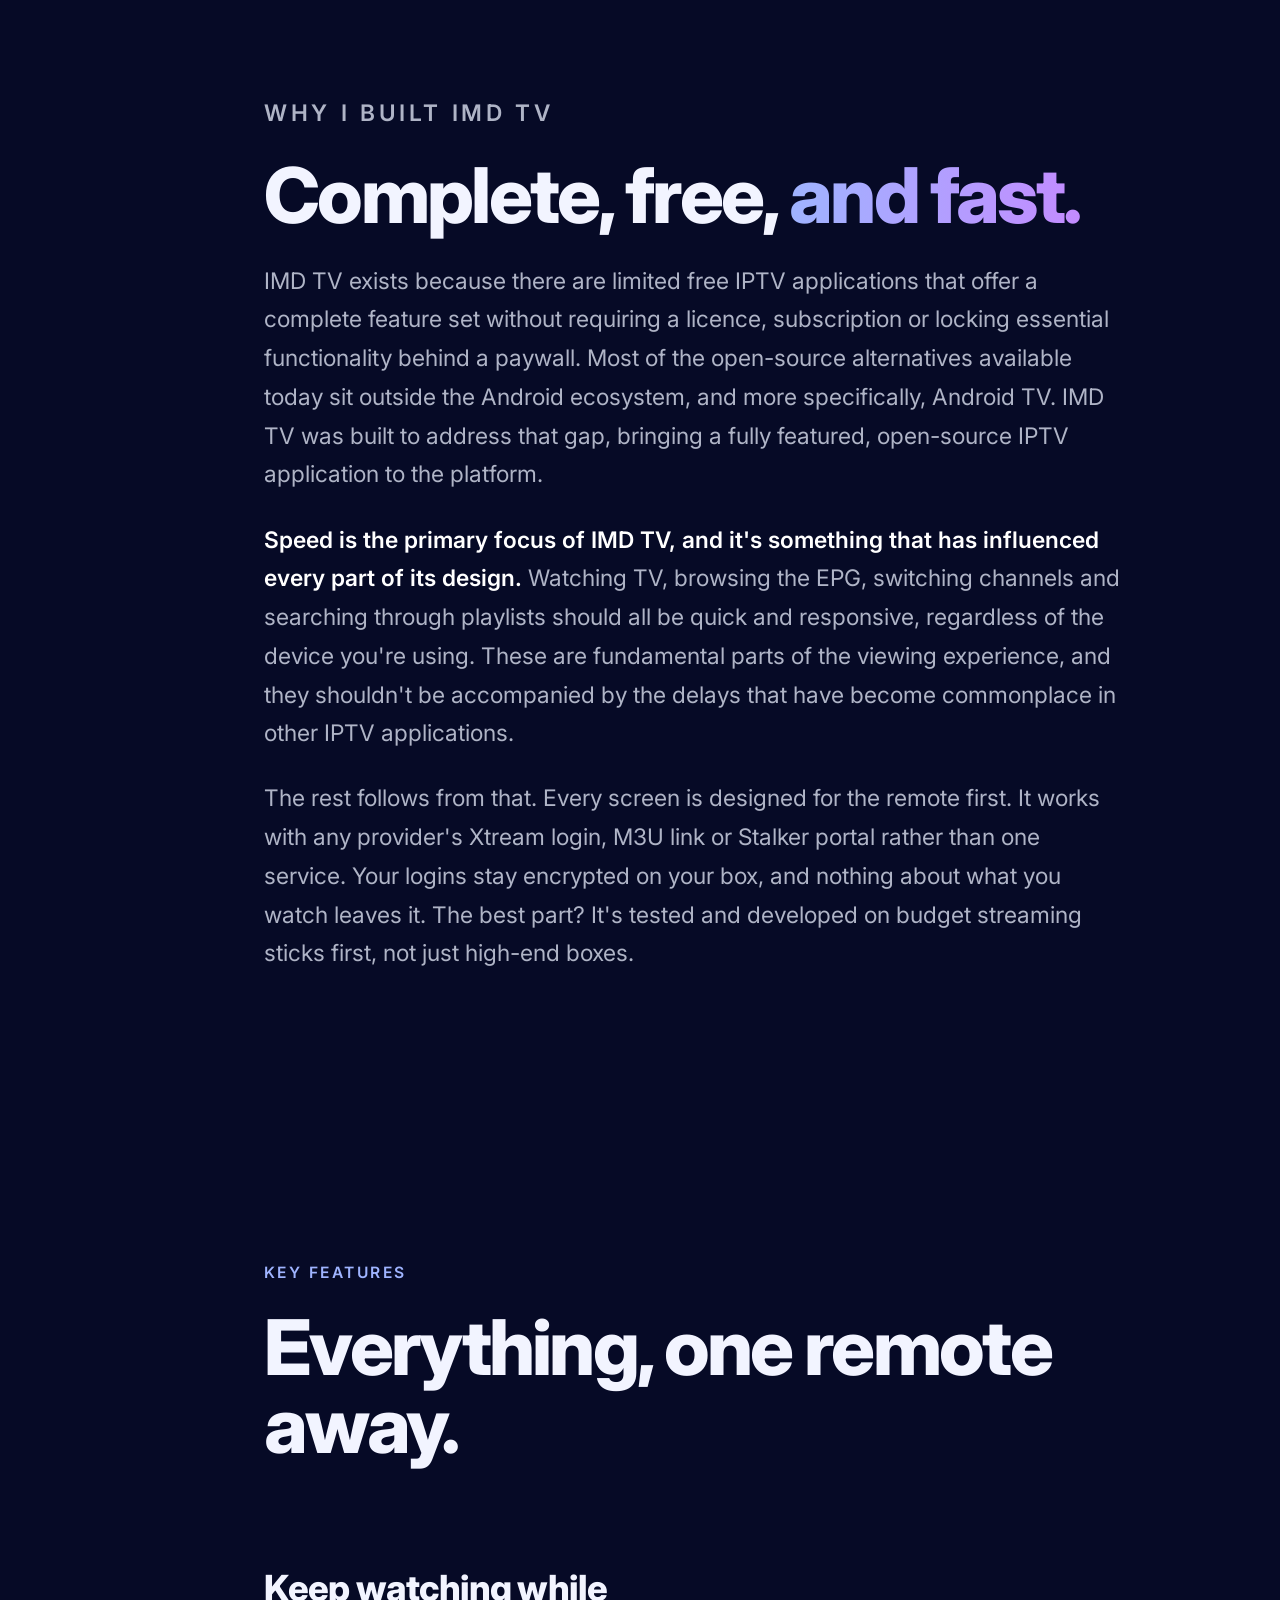
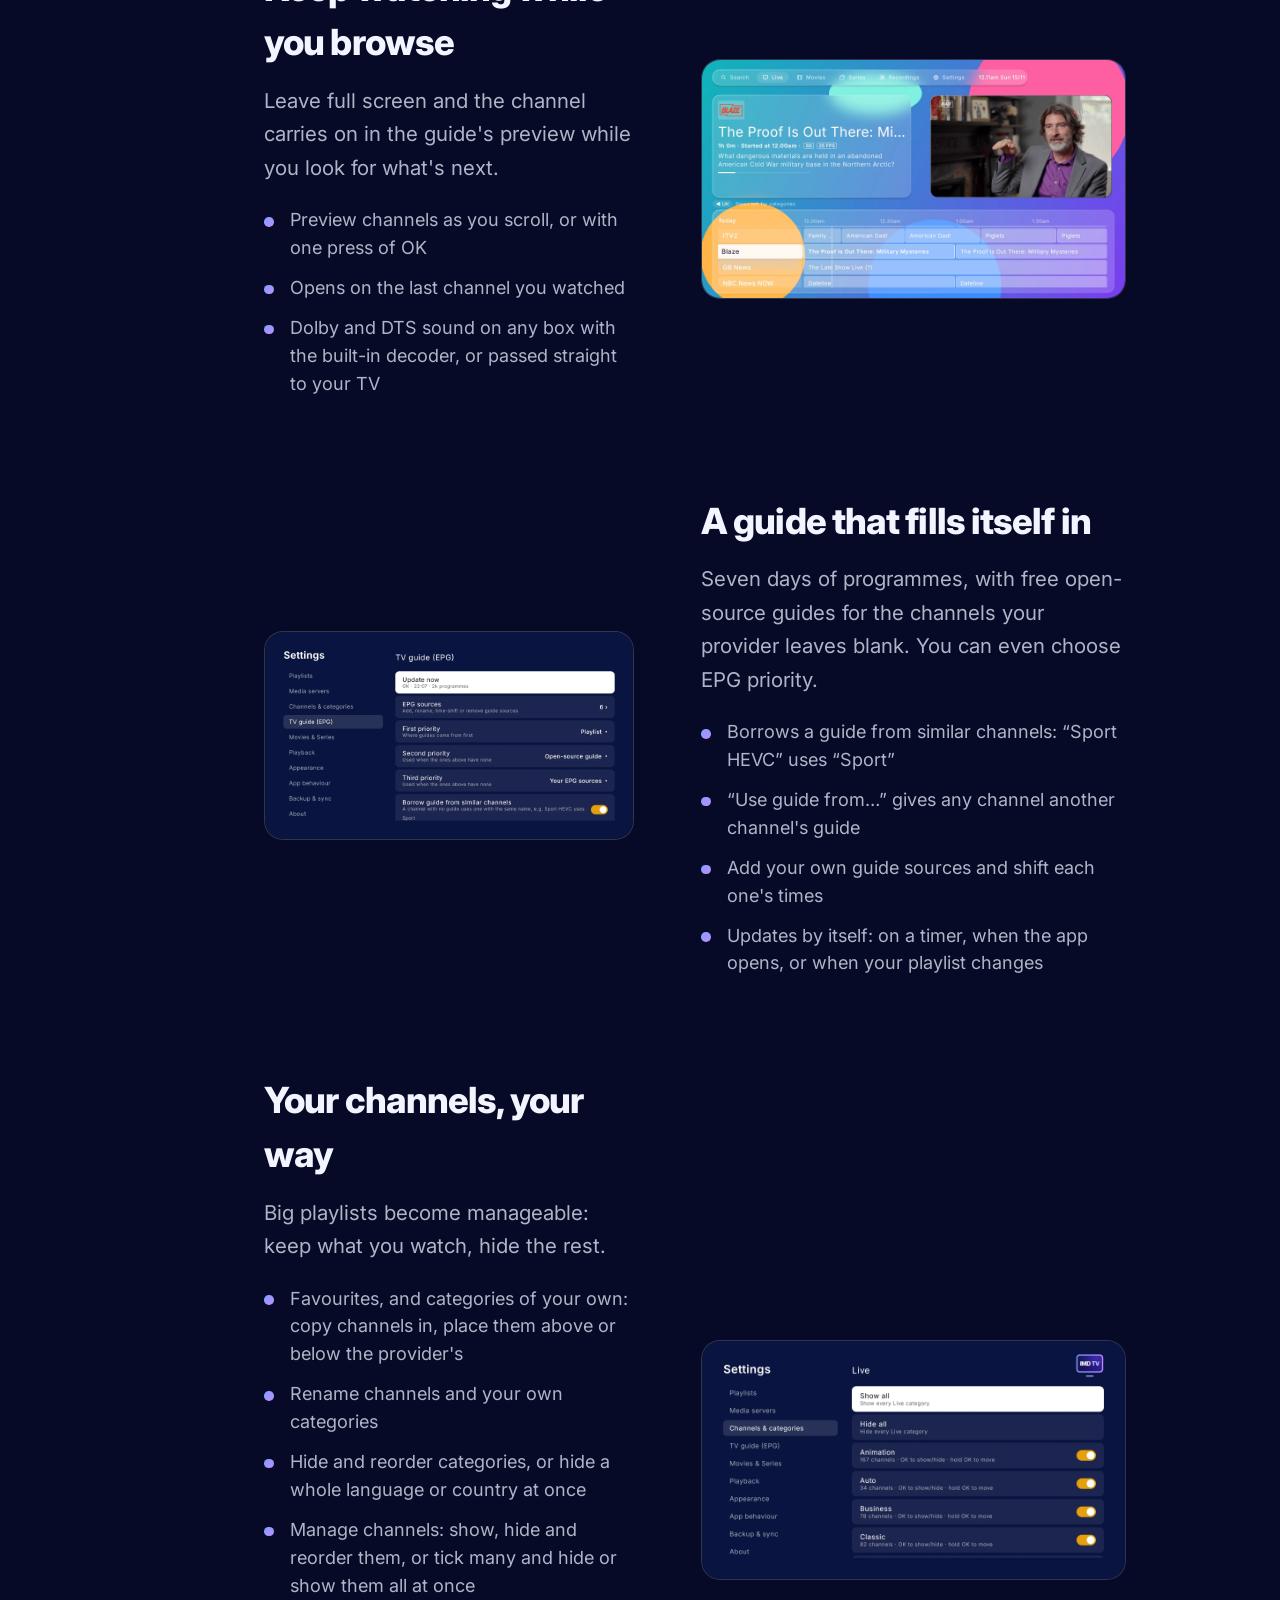
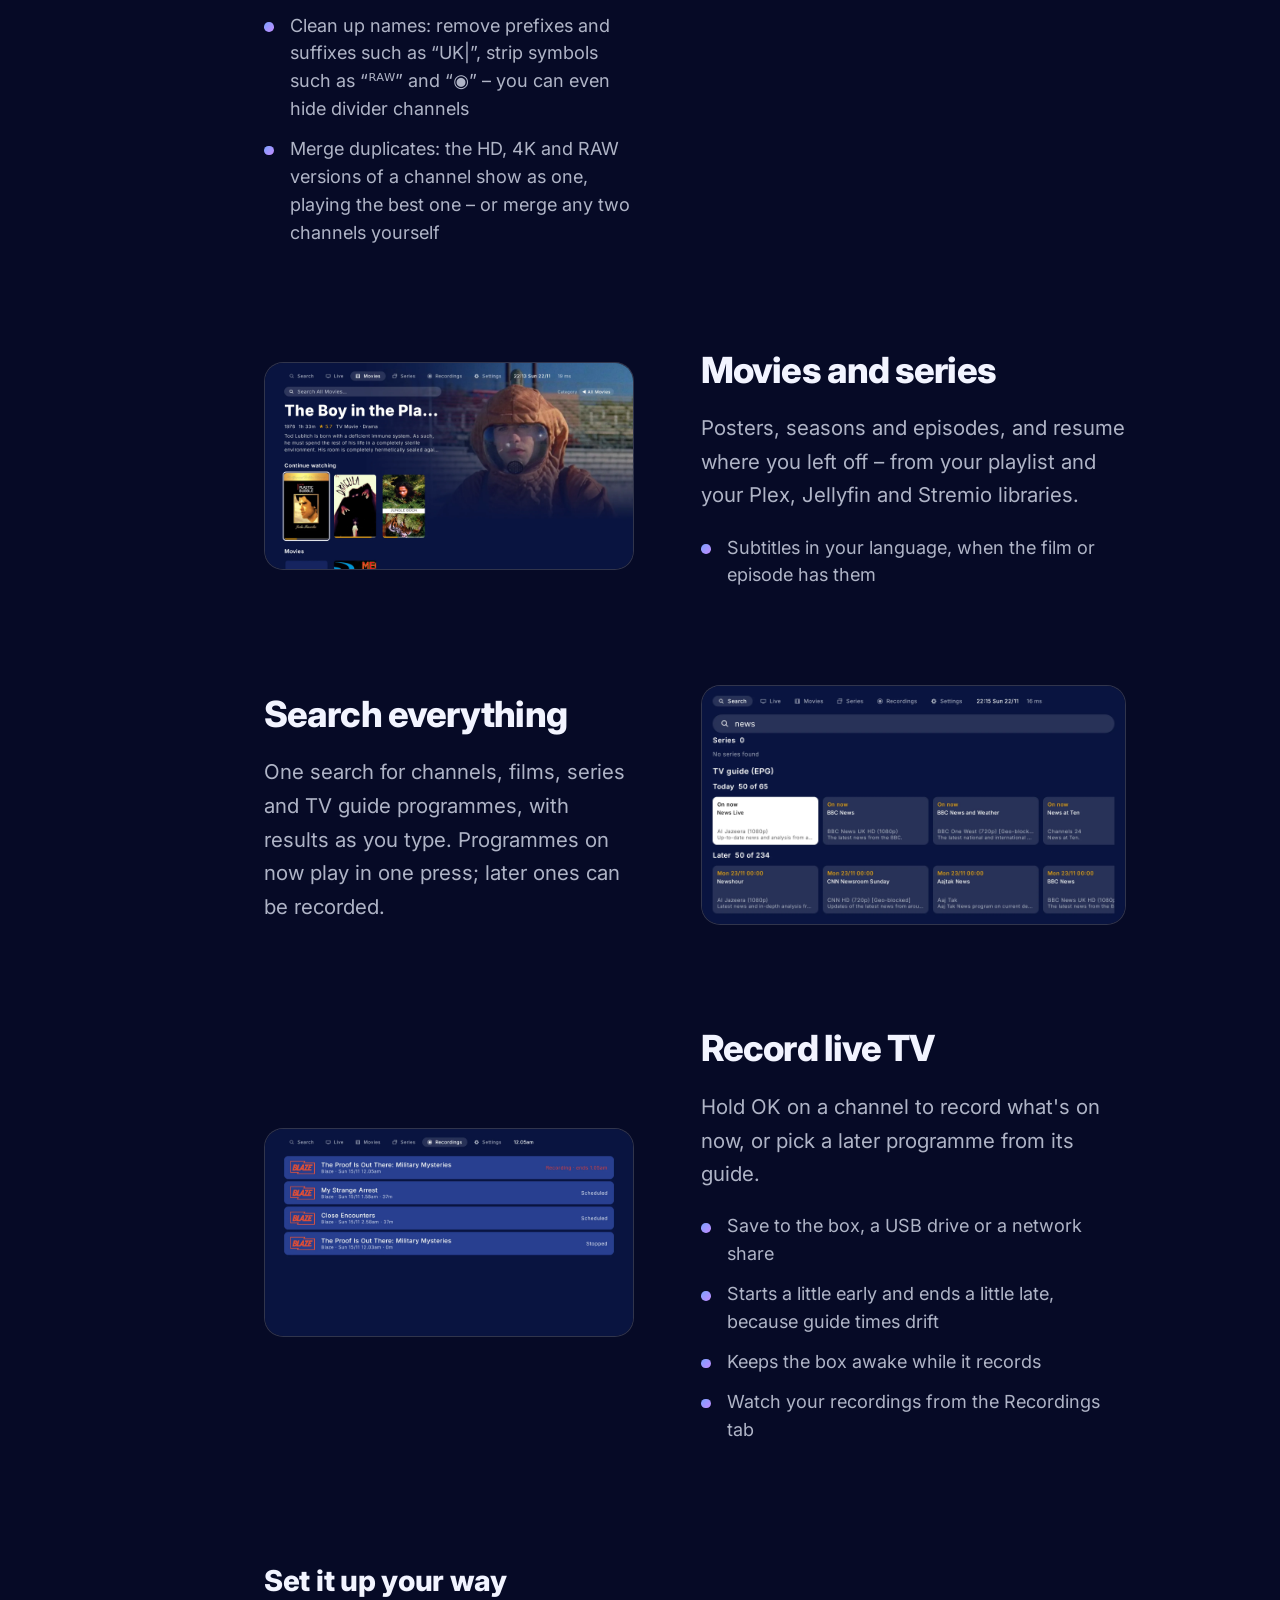
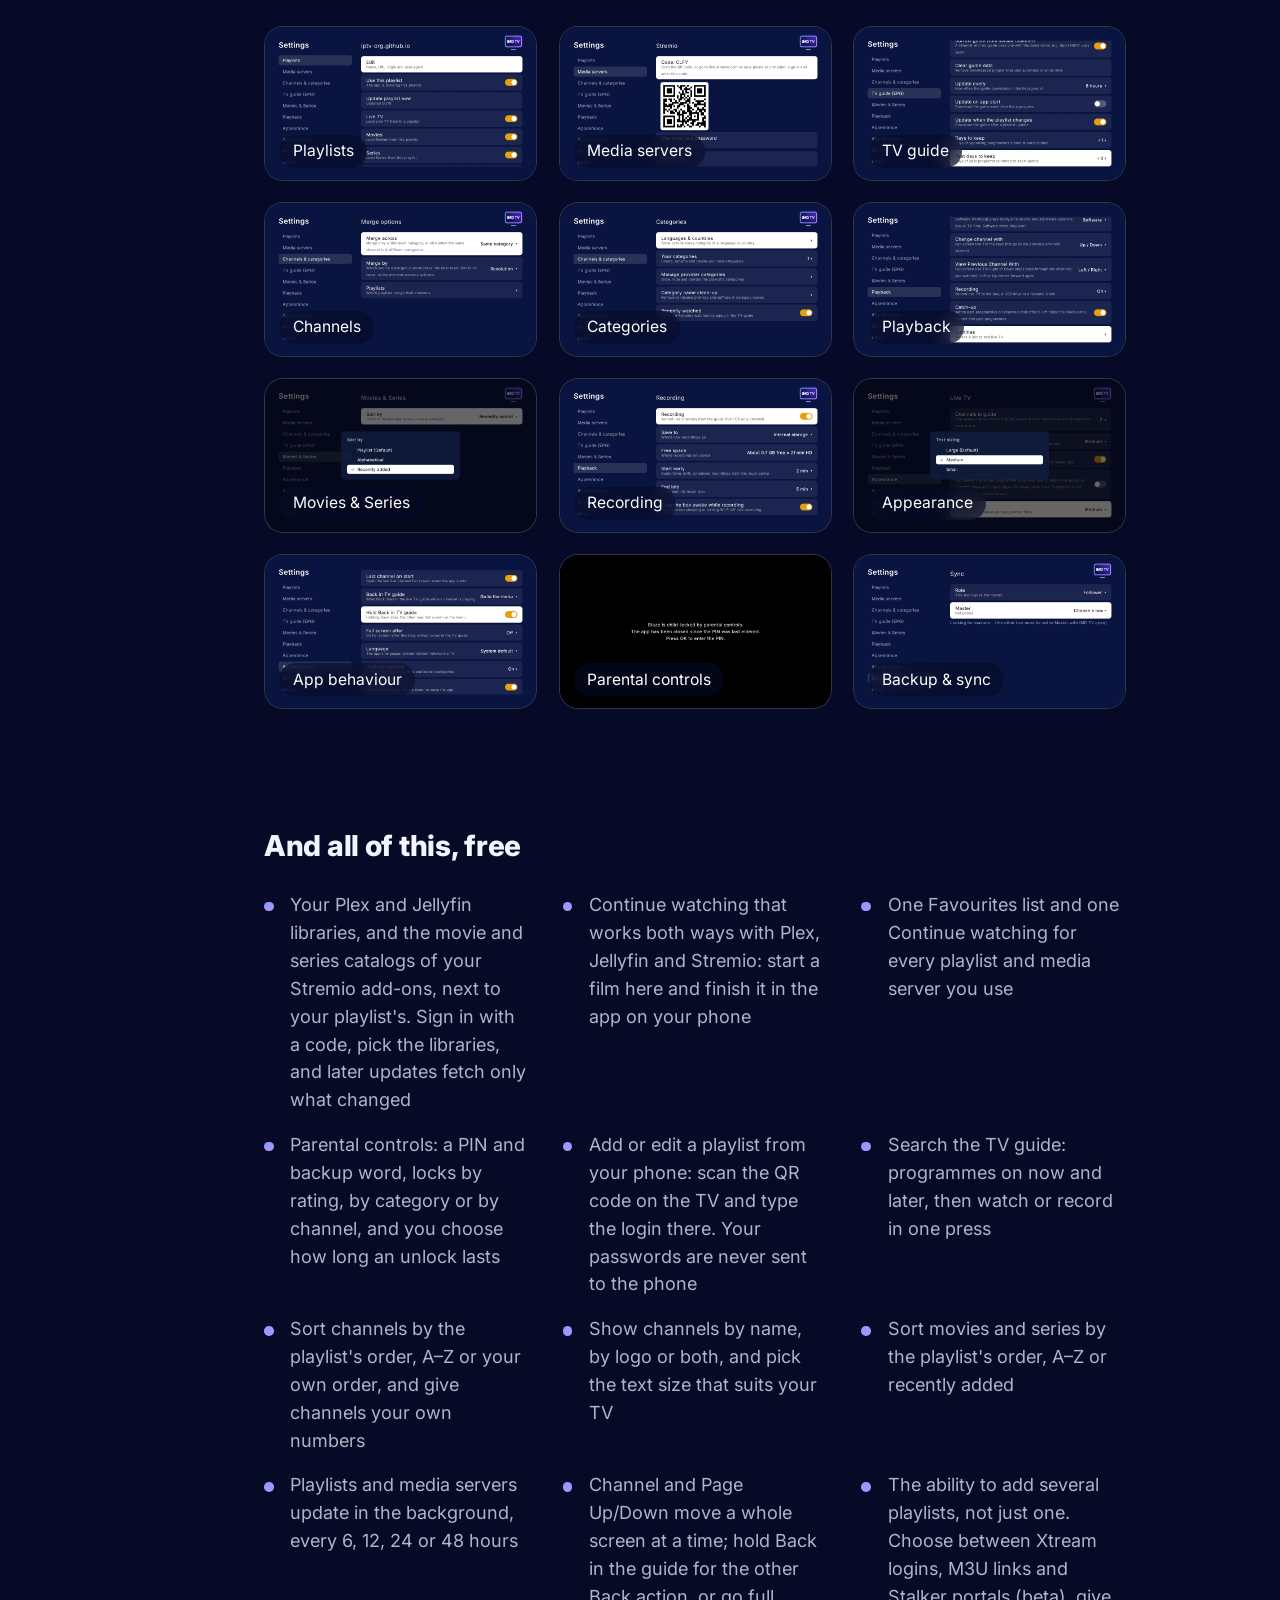
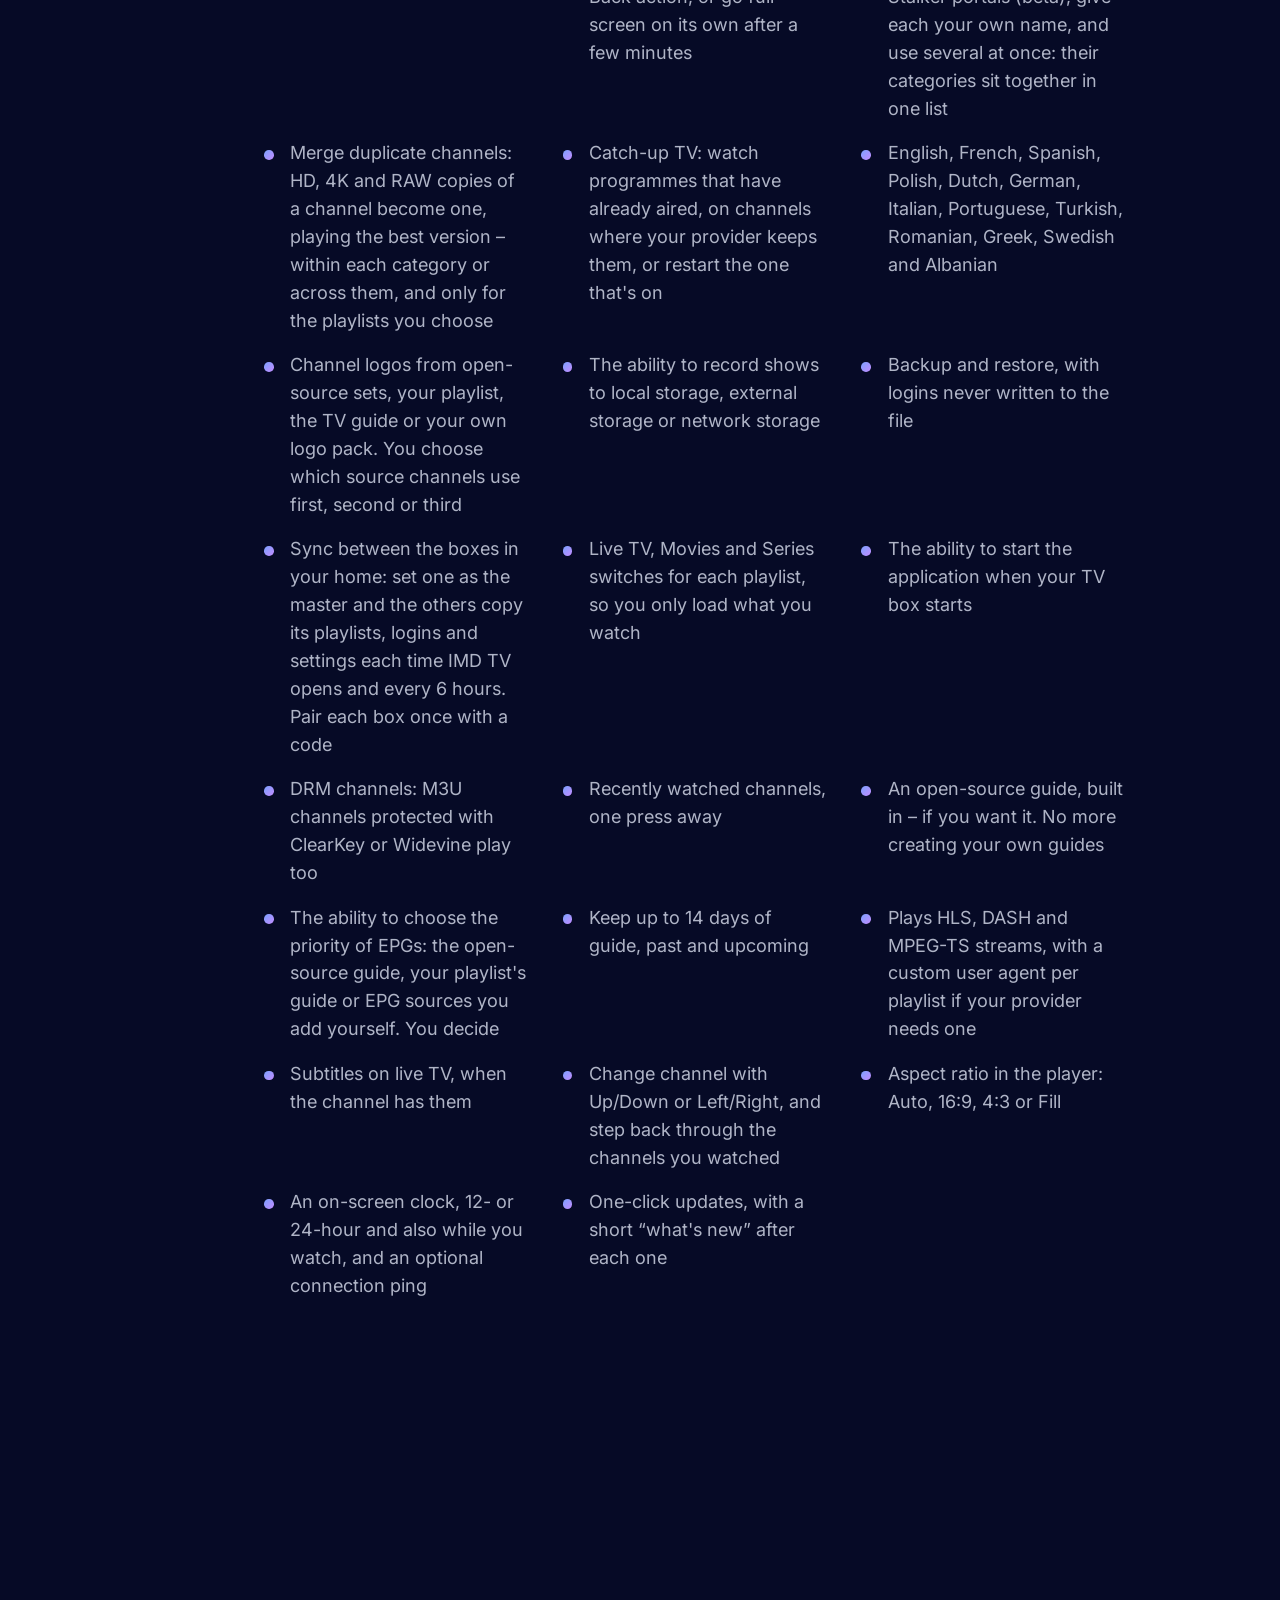
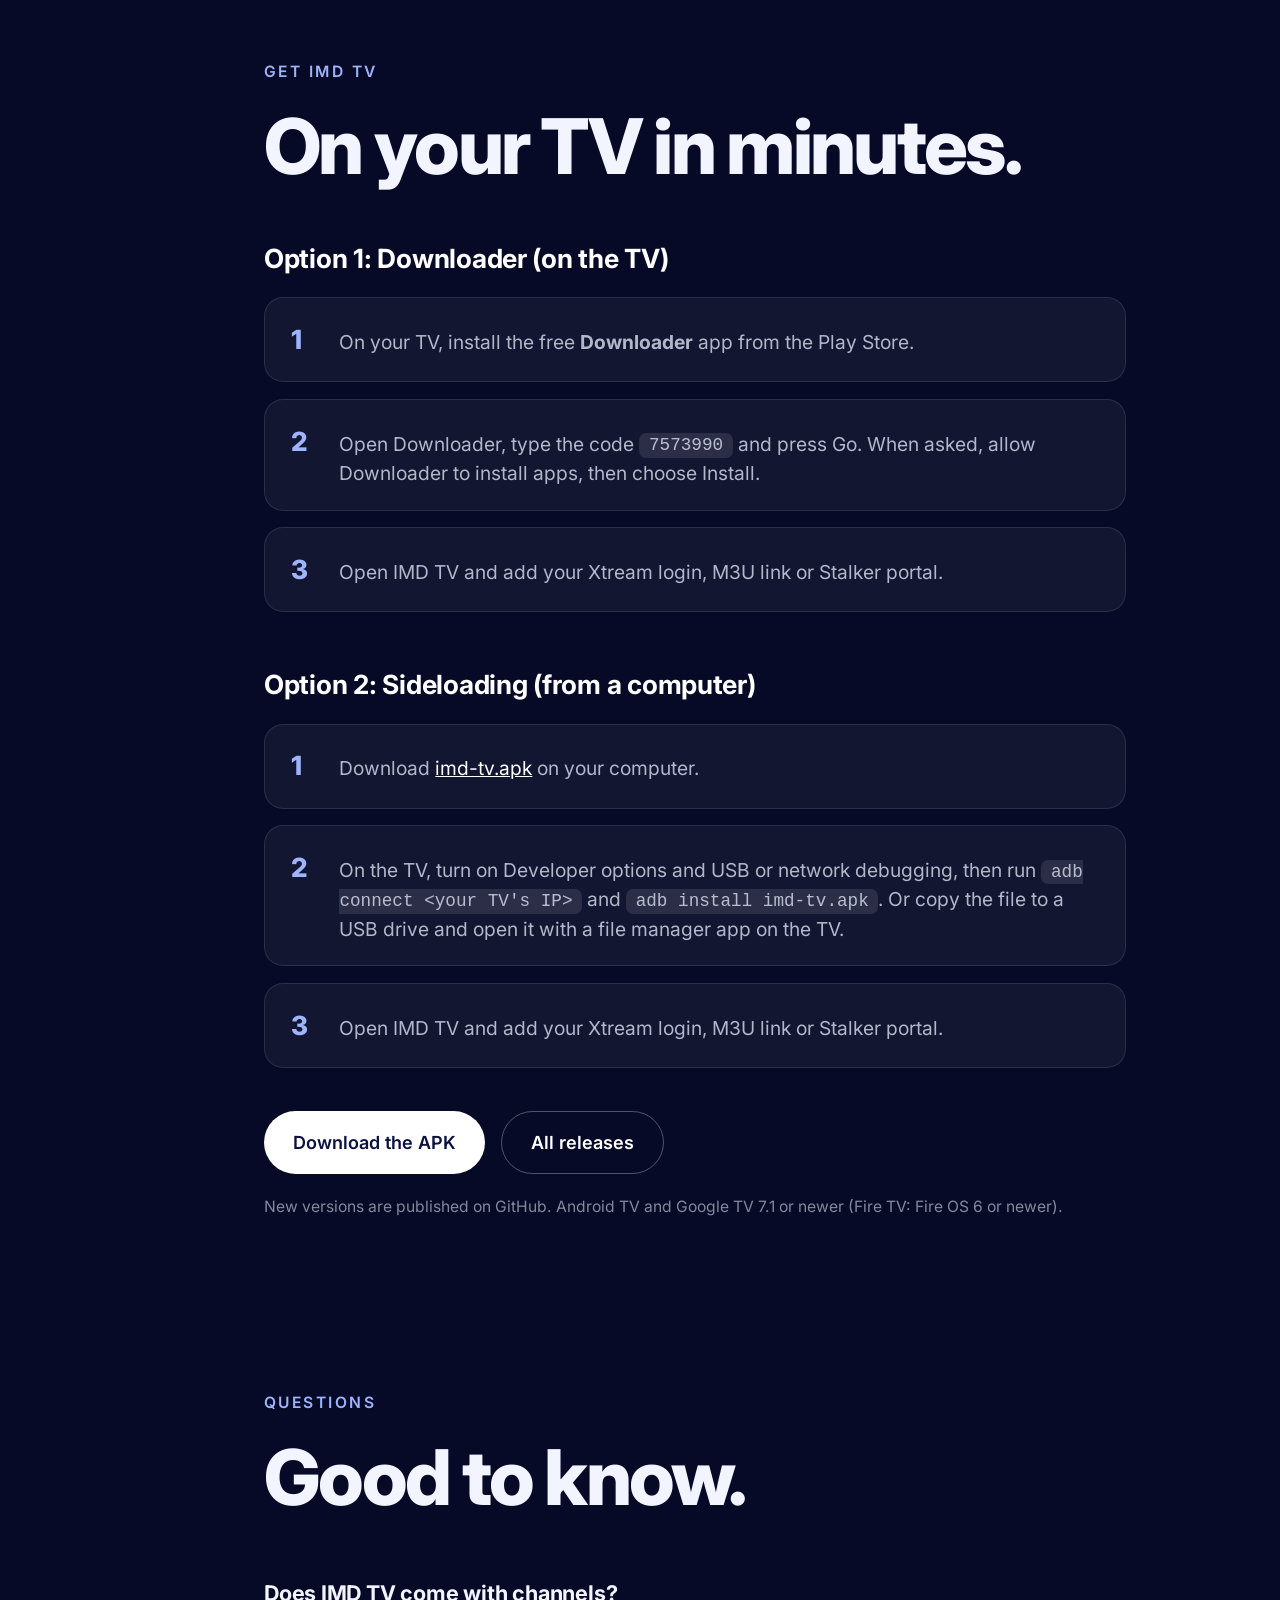
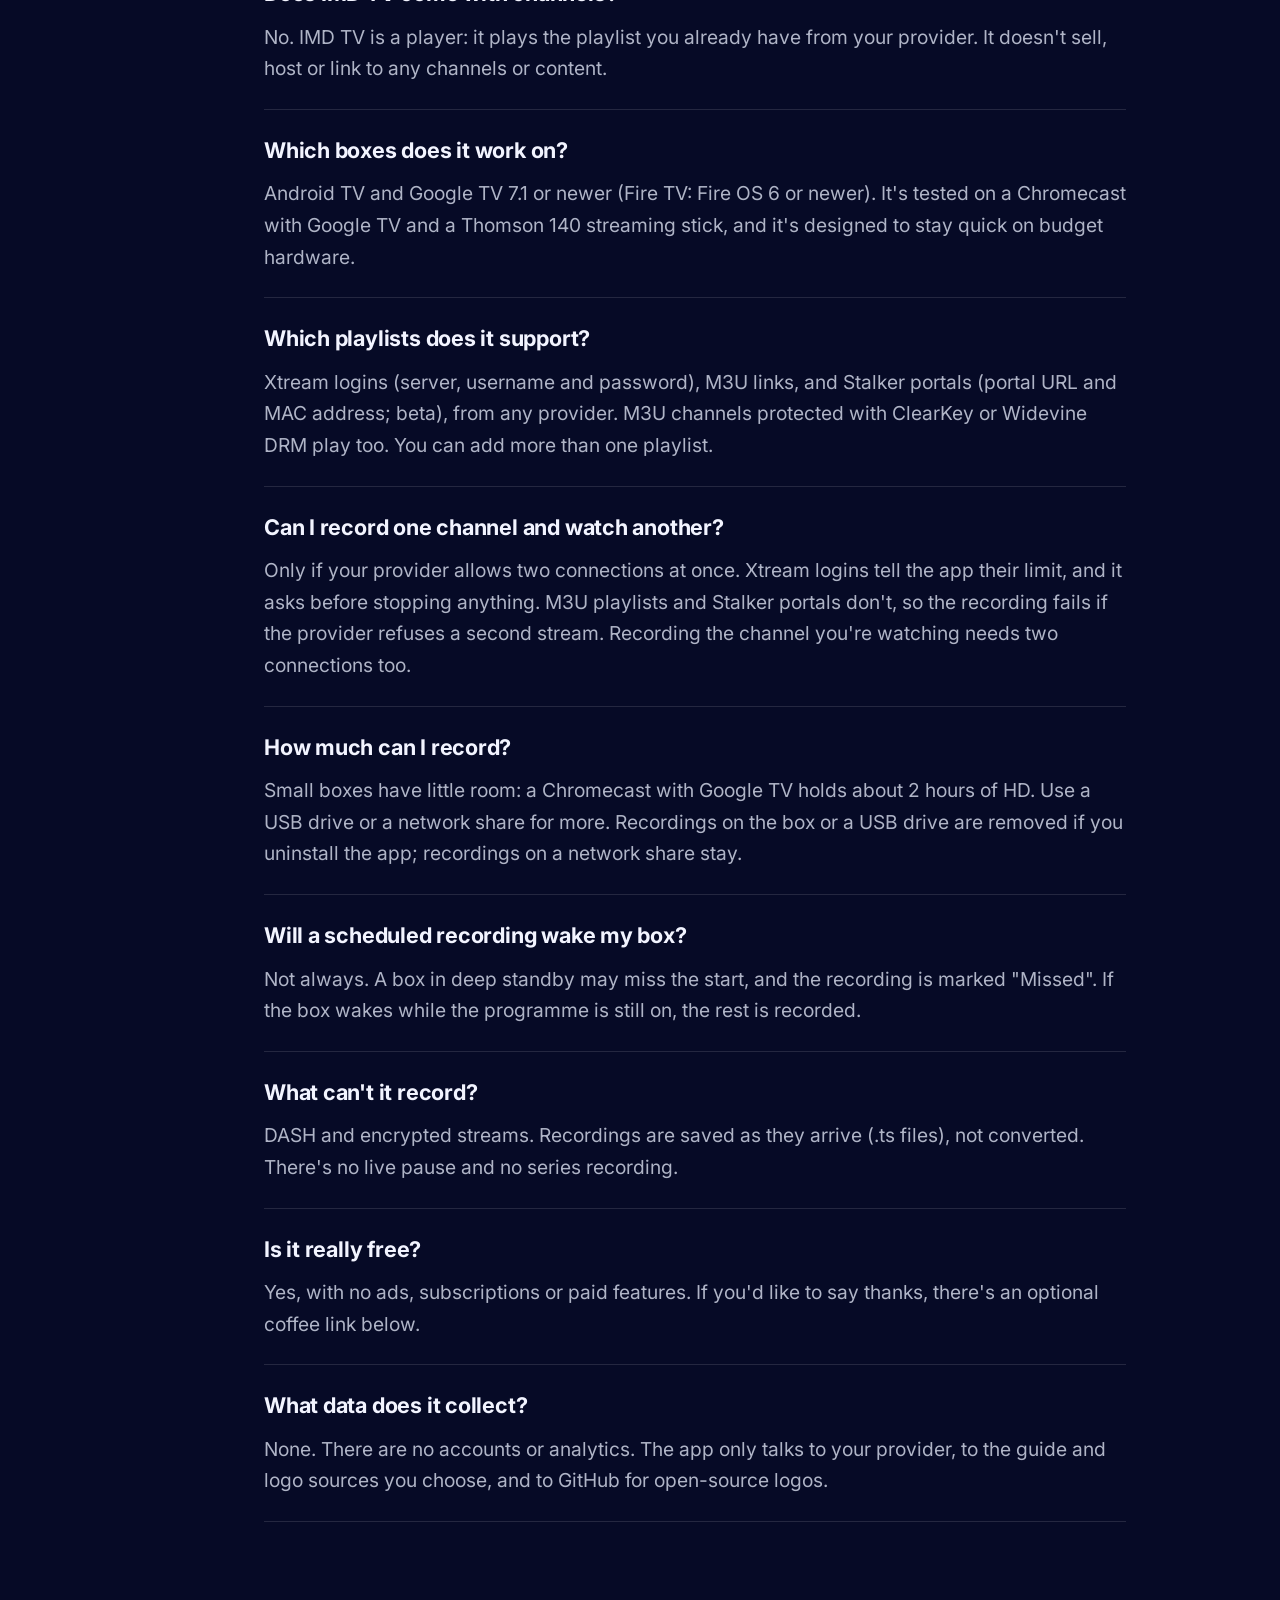
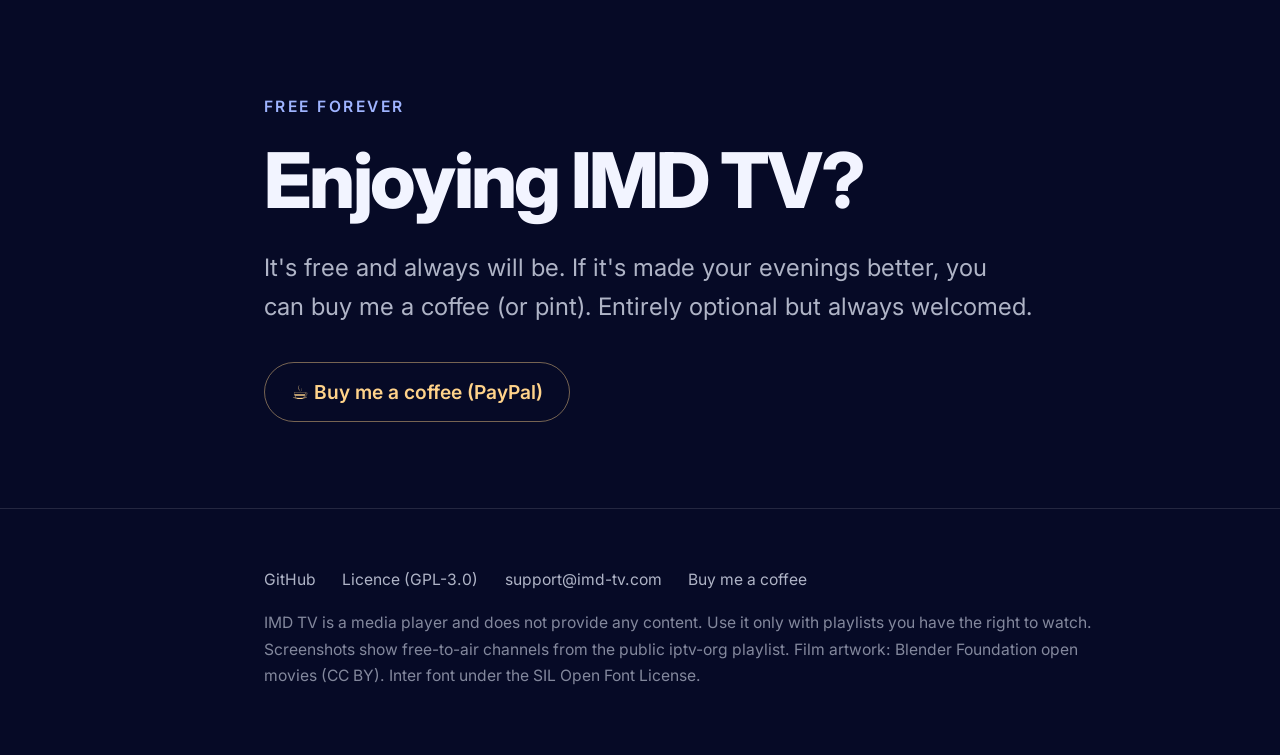
==== commit 0519c54b: "0.7.1: versionCode 12; README and site: what's new in 0.7.1, Android TV 7.1 or newer (Fire OS 6) Co-" ====
--- a/site/index.html
+++ b/site/index.html
@@ -44,7 +44,7 @@
           <a class="btn primary" href="#download">Download for Android TV</a>
           <a class="btn ghost" href="https://github.com/majorleeevil/imd-tv">View on GitHub</a>
         </div>
-        <p class="small">For Android TV and Google TV 8.0 or newer.</p>
+        <p class="small">For Android TV and Google TV 7.1 or newer (Fire TV: Fire OS 6 or newer).</p>
       </div>
       <div class="hero-shot"><img src="img/guide-logos.webp" width="1920" height="1080" alt="The IMD TV guide in the Celestial Glass theme: Blaze's programme details above a grid of channels with their logos, and Blaze playing top right."></div>
     </div>
@@ -246,7 +246,7 @@
         <a class="btn primary" href="https://github.com/majorleeevil/imd-tv/releases/latest/download/imd-tv.apk">Download the APK</a>
         <a class="btn ghost" href="https://github.com/majorleeevil/imd-tv/releases">All releases</a>
       </div>
-      <p class="small">New versions are published on GitHub. Android TV and Google TV 8.0 or newer.</p>
+      <p class="small">New versions are published on GitHub. Android TV and Google TV 7.1 or newer (Fire TV: Fire OS 6 or newer).</p>
     </div>
   </section>
 
@@ -256,7 +256,7 @@
       <h2>Good to know.</h2>
       <div class="faq">
         <div class="qa"><h3>Does IMD TV come with channels?</h3><p>No. IMD TV is a player: it plays the playlist you already have from your provider. It doesn't sell, host or link to any channels or content.</p></div>
-        <div class="qa"><h3>Which boxes does it work on?</h3><p>Android TV and Google TV 8.0 or newer. It's tested on a Chromecast with Google TV and a Thomson 140 streaming stick, and it's designed to stay quick on budget hardware.</p></div>
+        <div class="qa"><h3>Which boxes does it work on?</h3><p>Android TV and Google TV 7.1 or newer (Fire TV: Fire OS 6 or newer). It's tested on a Chromecast with Google TV and a Thomson 140 streaming stick, and it's designed to stay quick on budget hardware.</p></div>
         <div class="qa"><h3>Which playlists does it support?</h3><p>Xtream logins (server, username and password), M3U links, and Stalker portals (portal URL and MAC address; beta), from any provider. M3U channels protected with ClearKey or Widevine DRM play too. You can add more than one playlist.</p></div>
         <div class="qa"><h3>Can I record one channel and watch another?</h3><p>Only if your provider allows two connections at once. Xtream logins tell the app their limit, and it asks before stopping anything. M3U playlists and Stalker portals don't, so the recording fails if the provider refuses a second stream. Recording the channel you're watching needs two connections too.</p></div>
         <div class="qa"><h3>How much can I record?</h3><p>Small boxes have little room: a Chromecast with Google TV holds about 2 hours of HD. Use a USB drive or a network share for more. Recordings on the box or a USB drive are removed if you uninstall the app; recordings on a network share stay.</p></div>
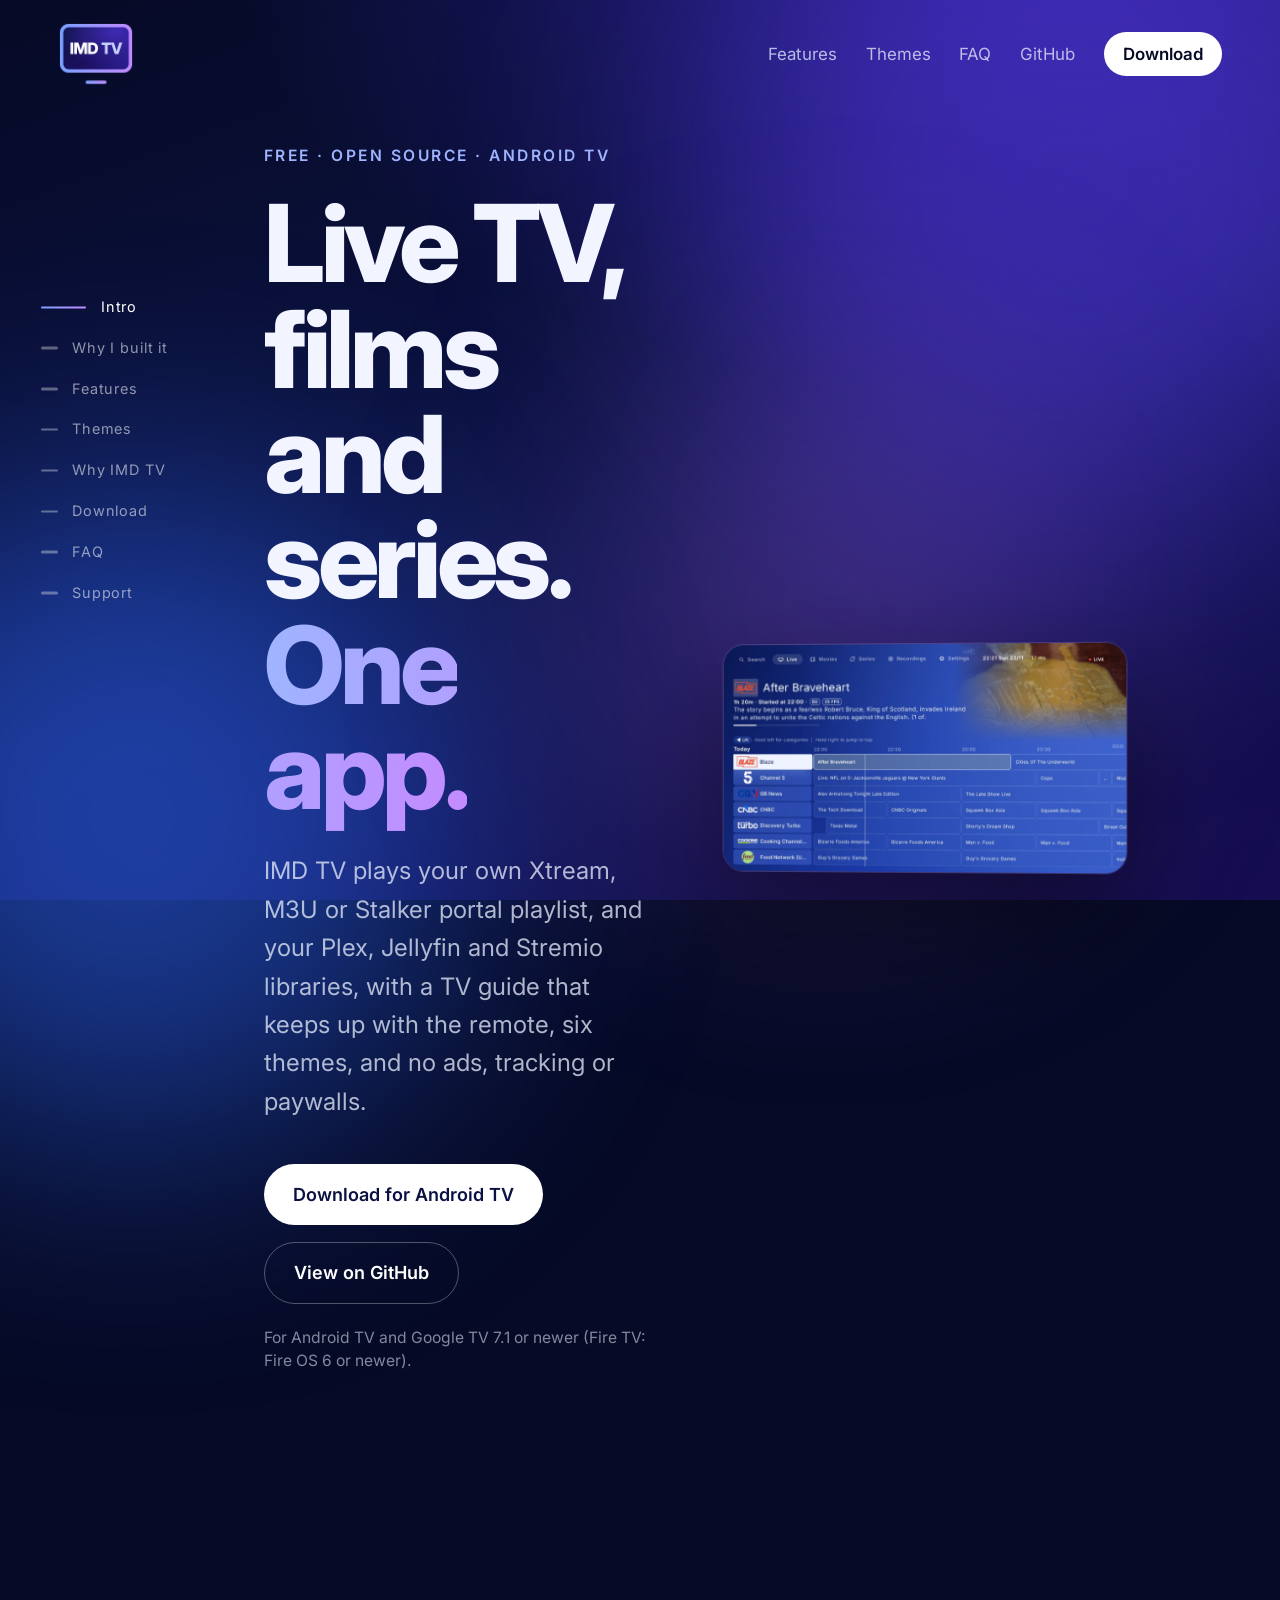
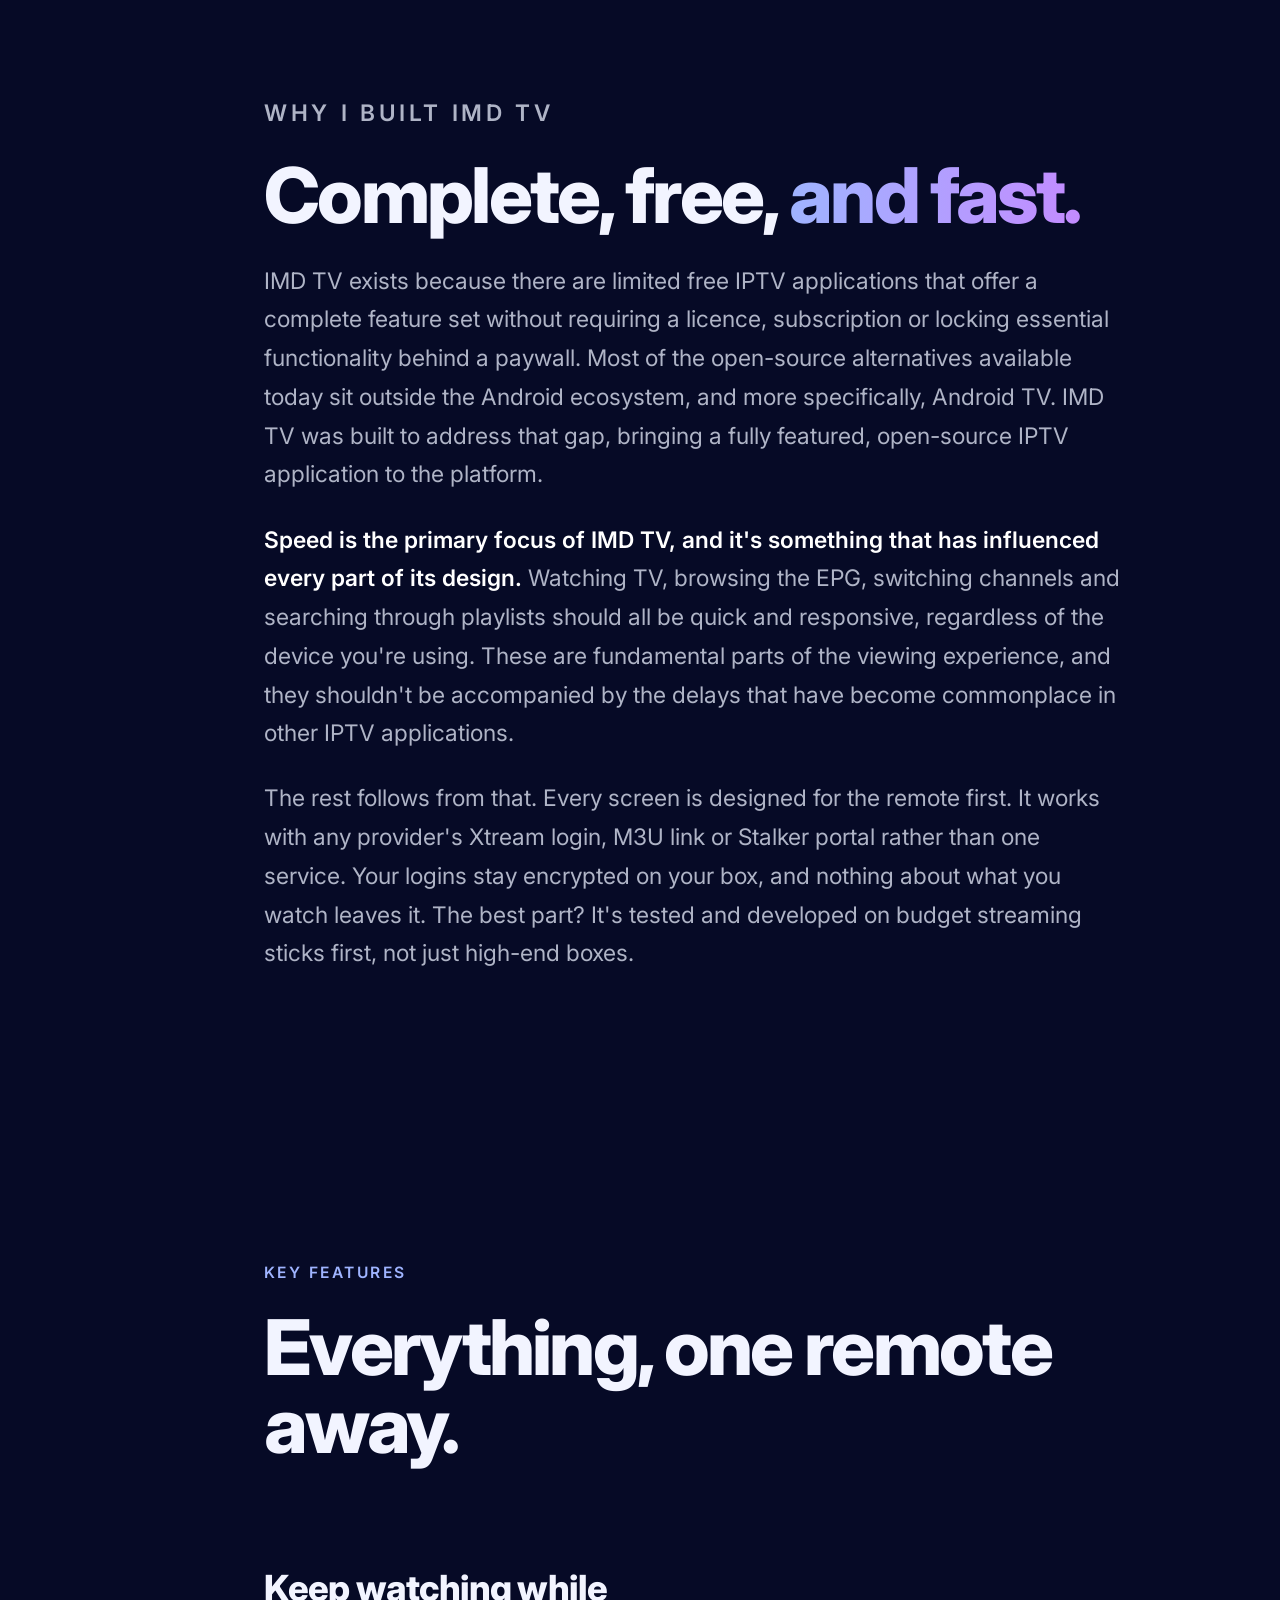
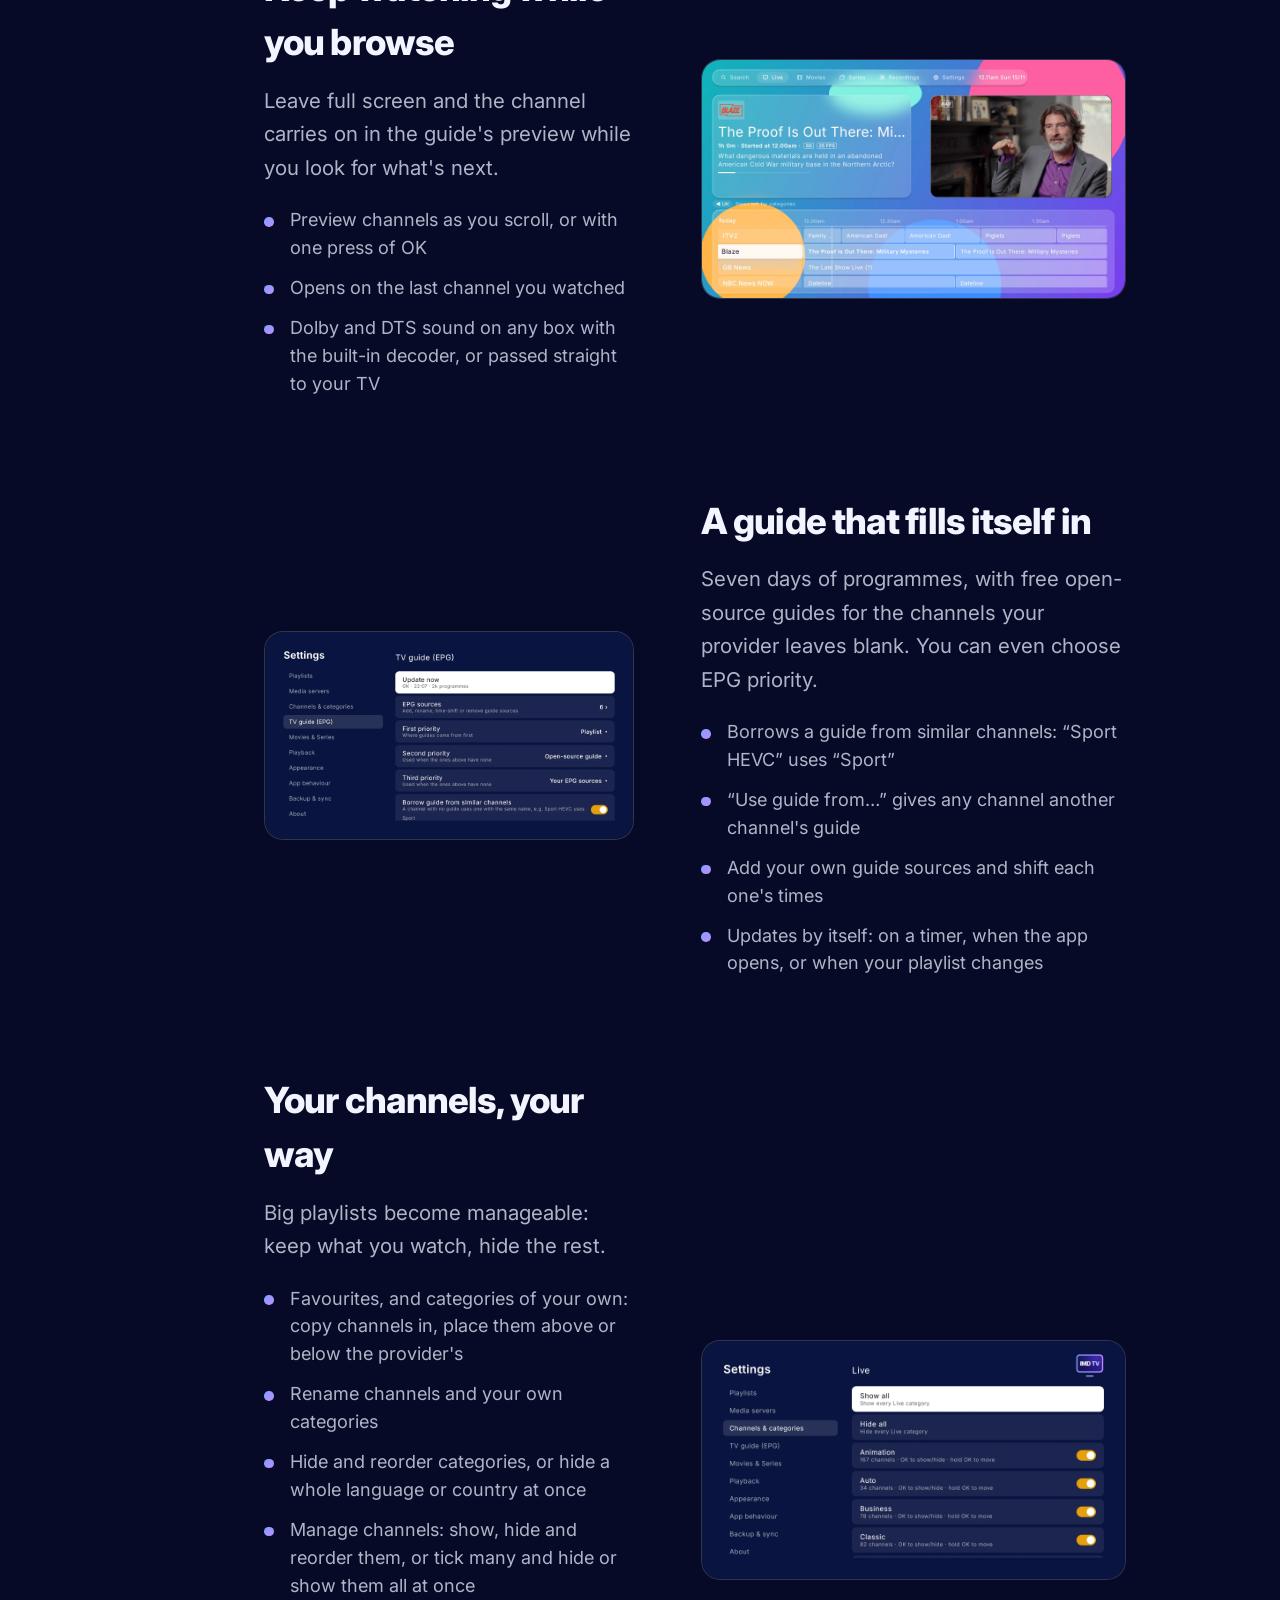
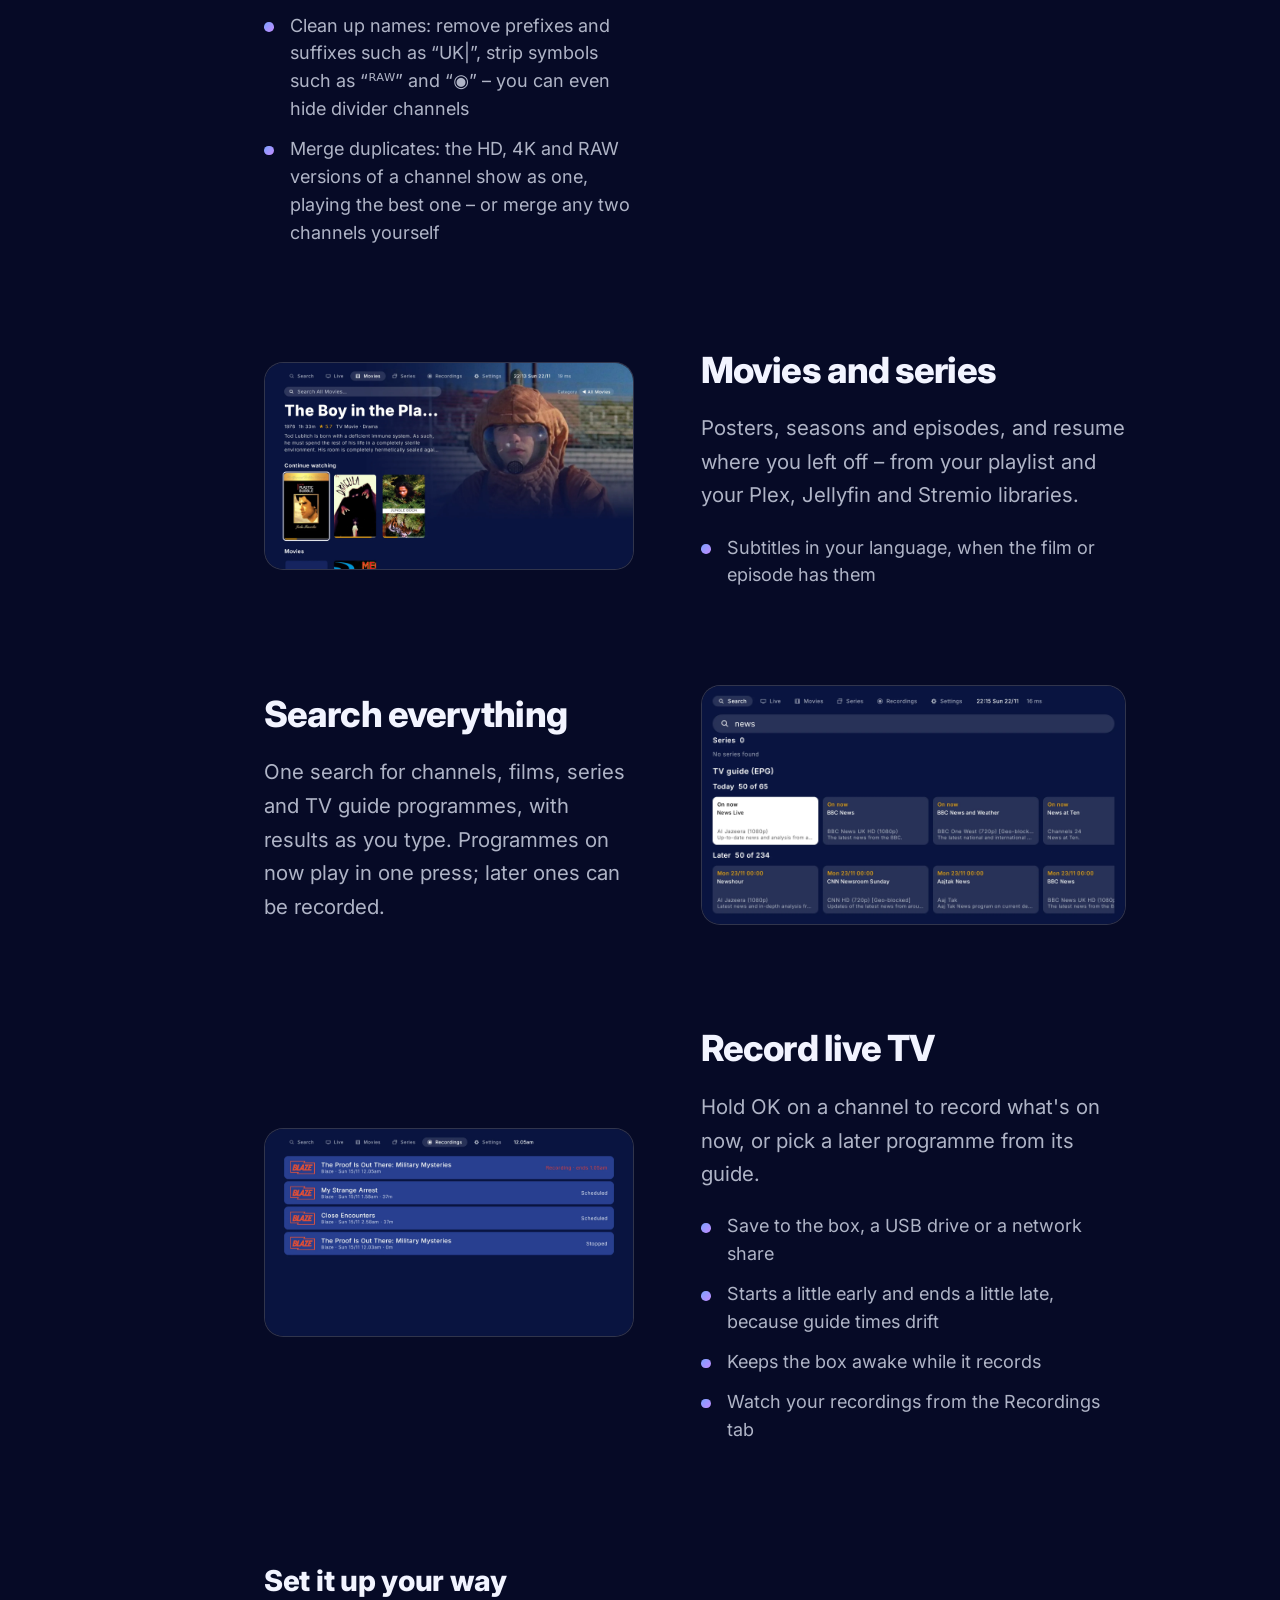
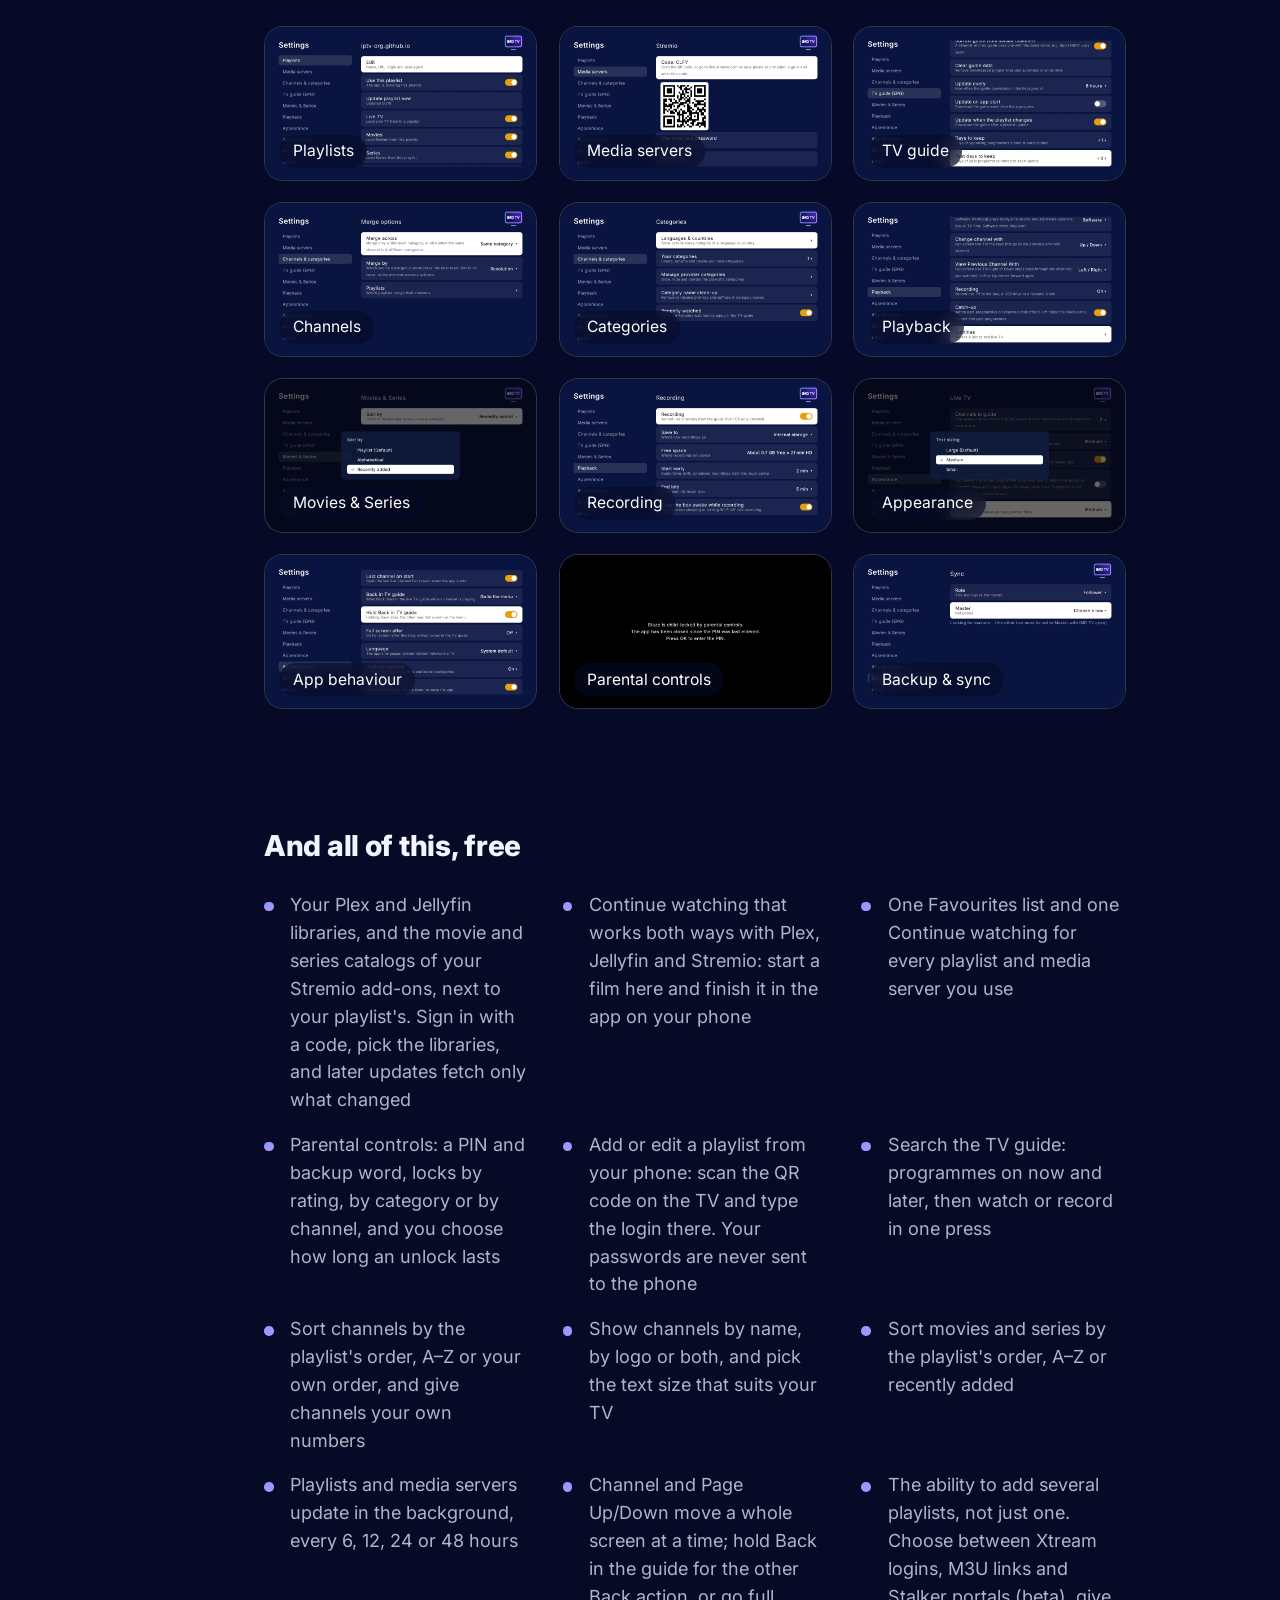
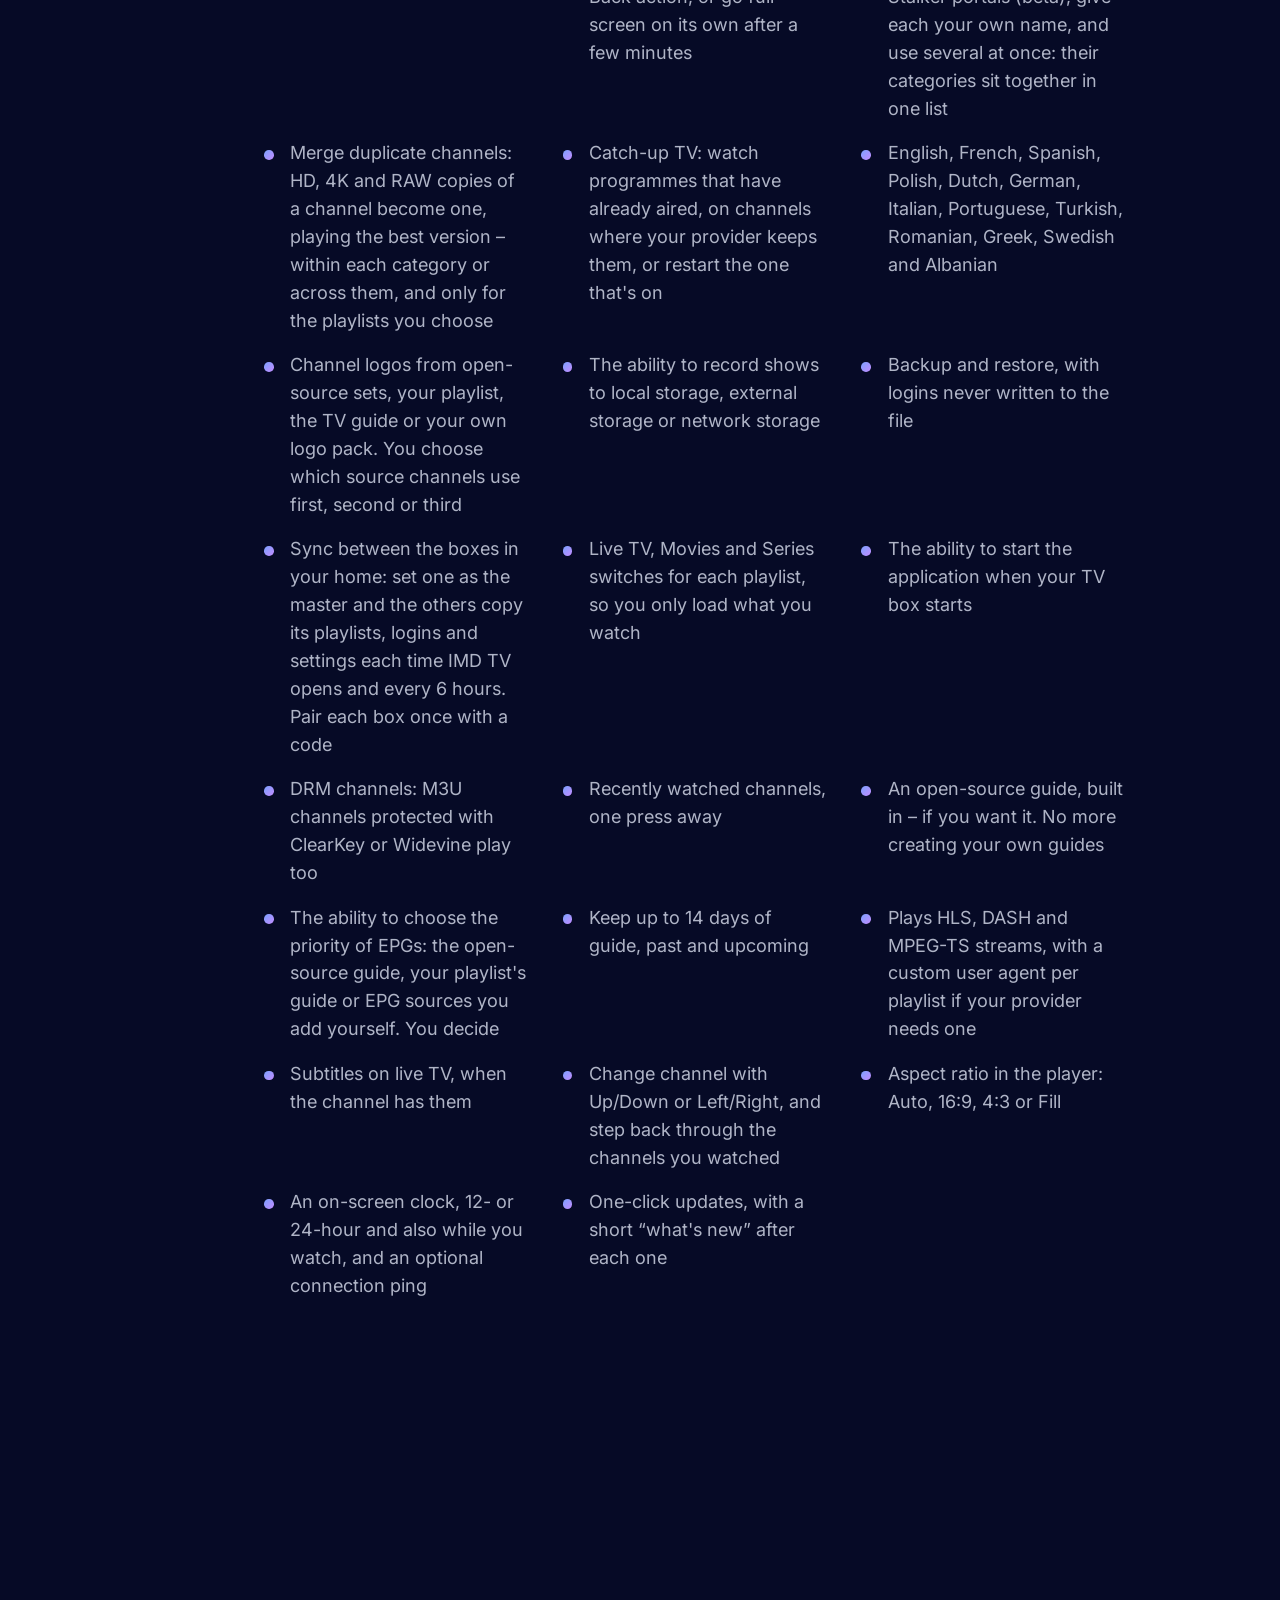
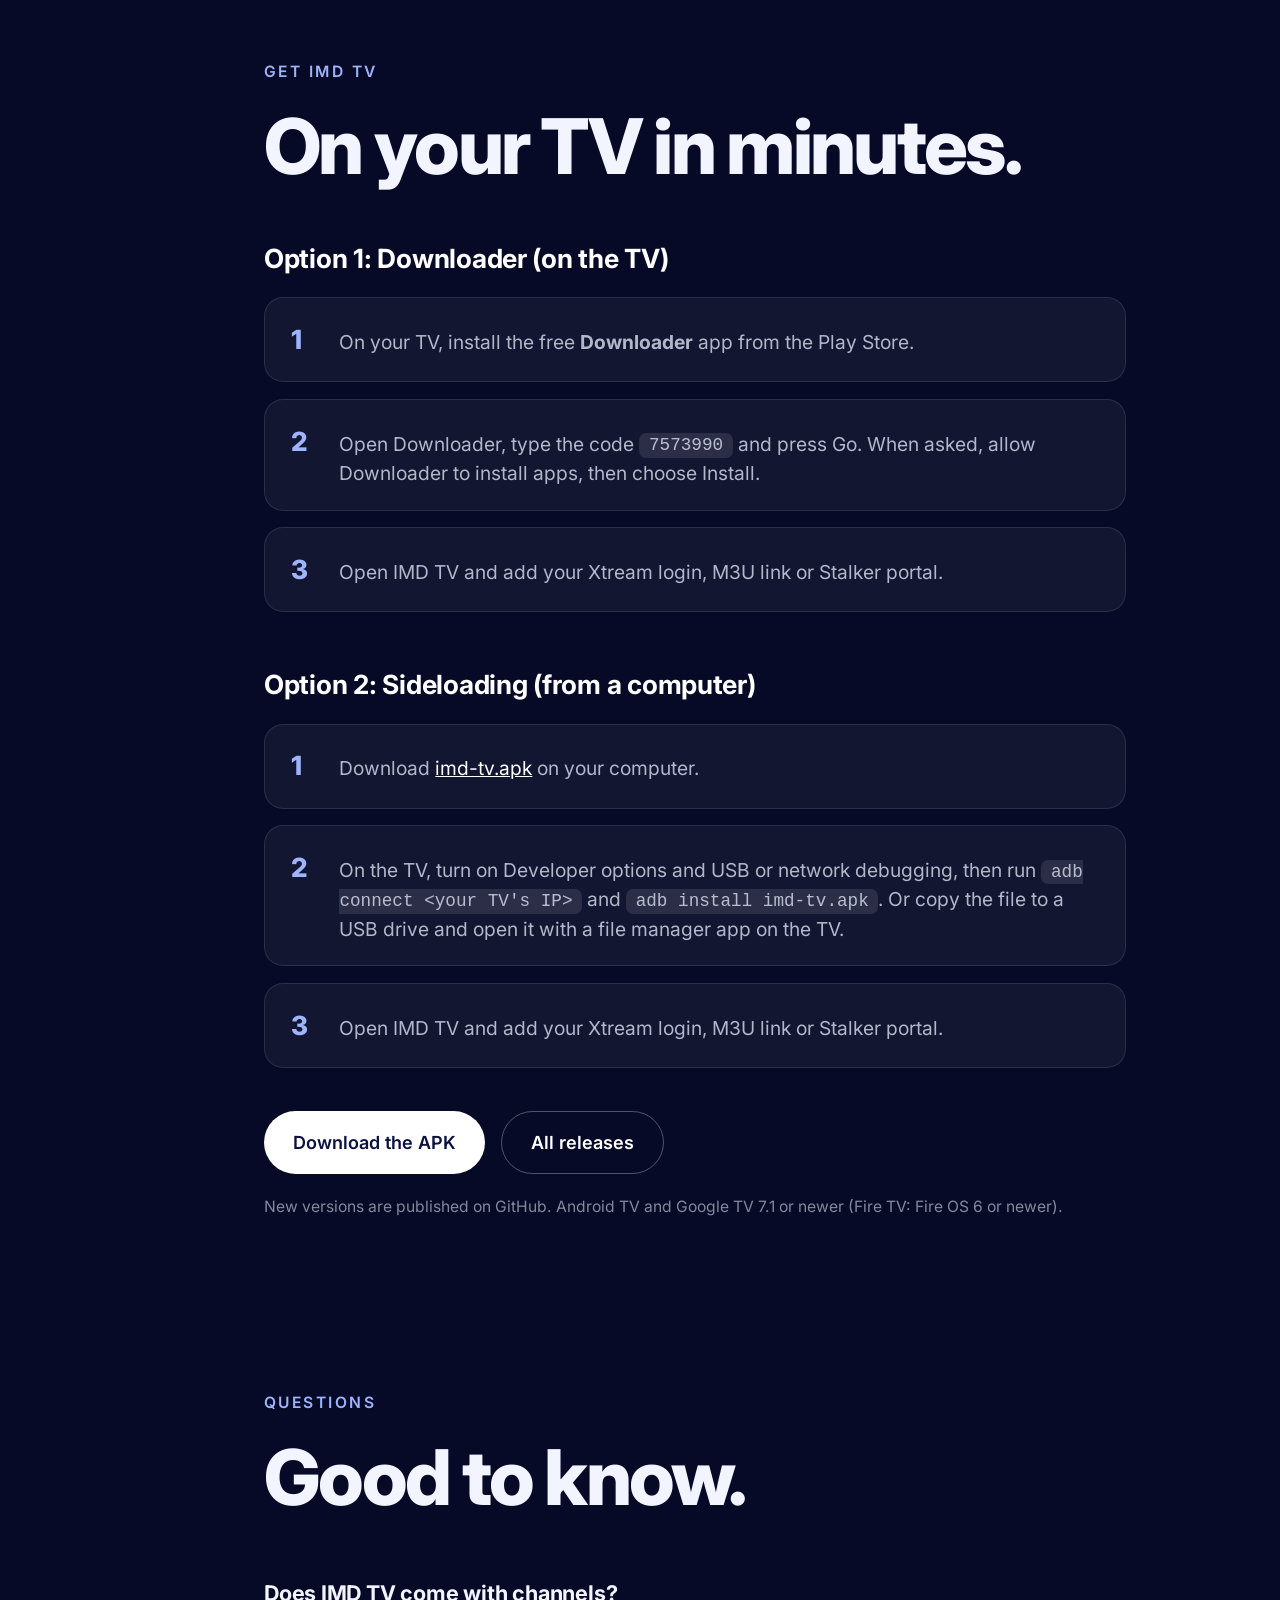
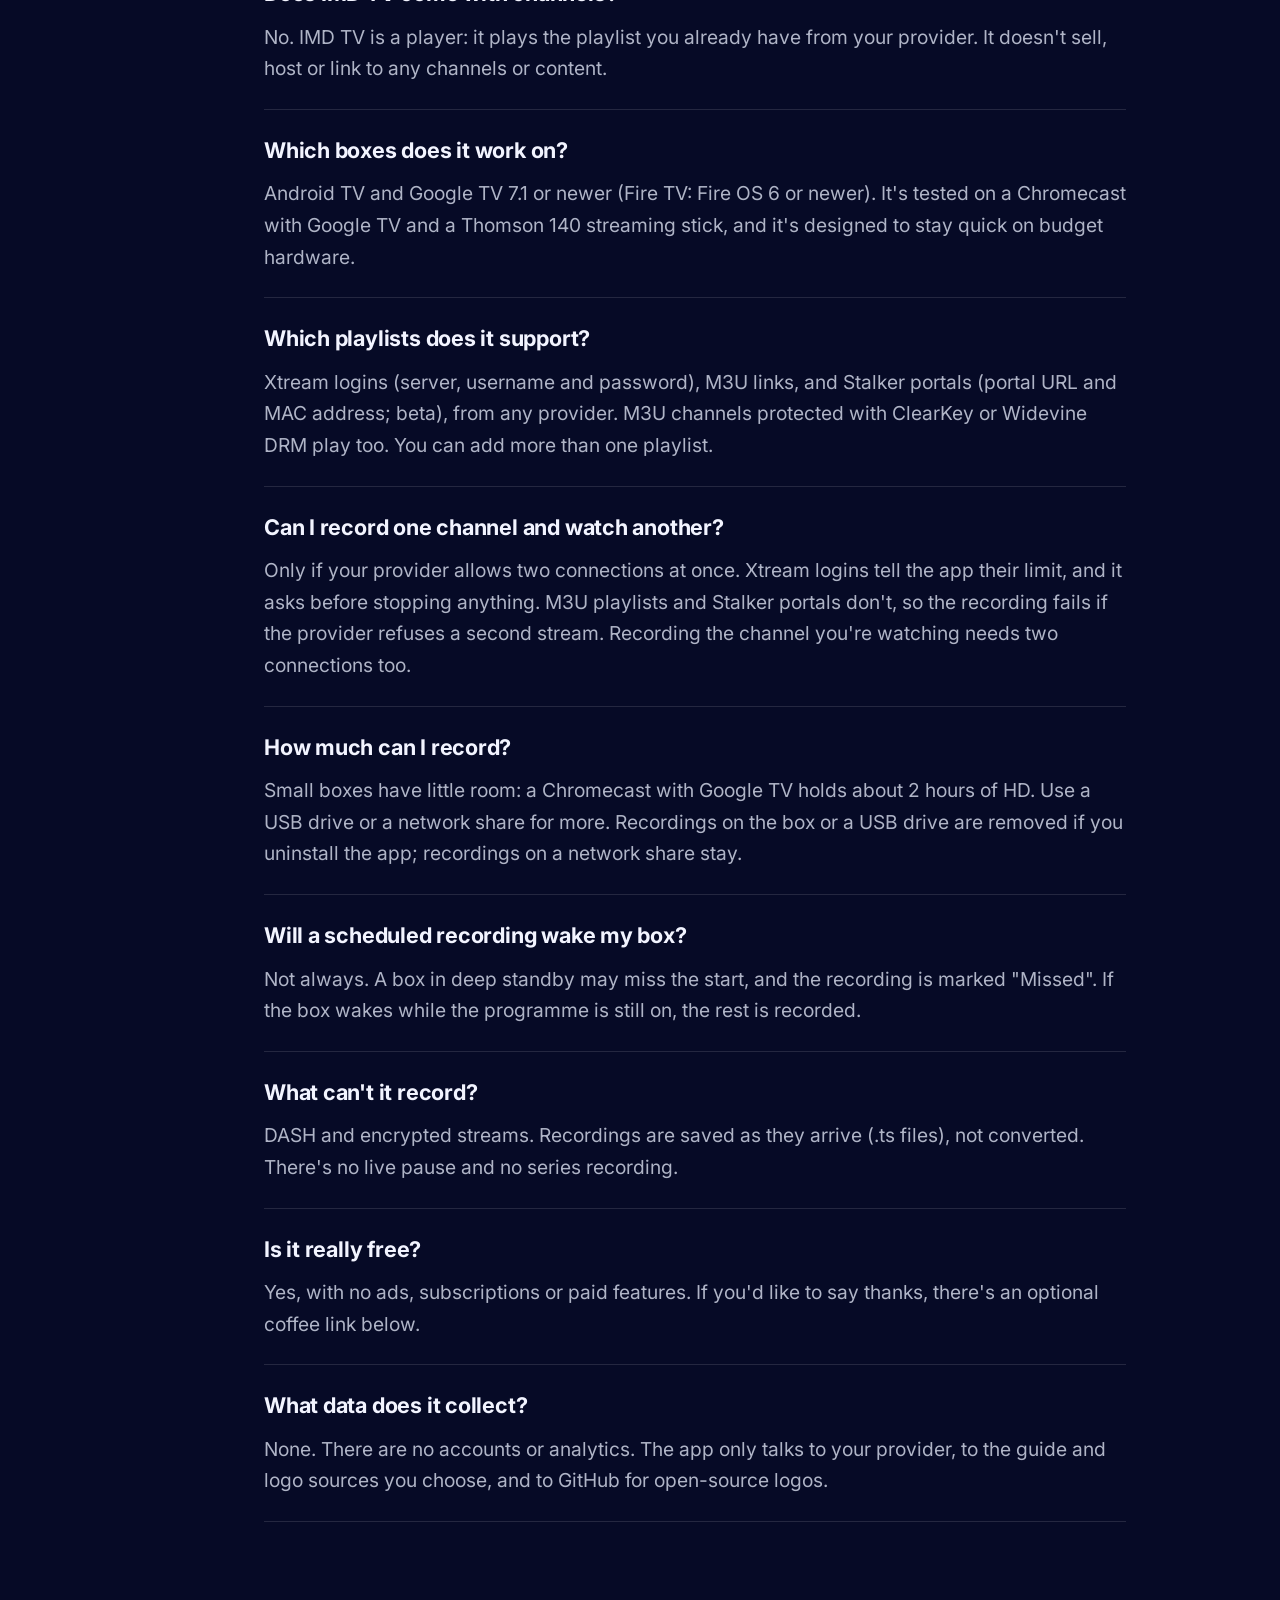
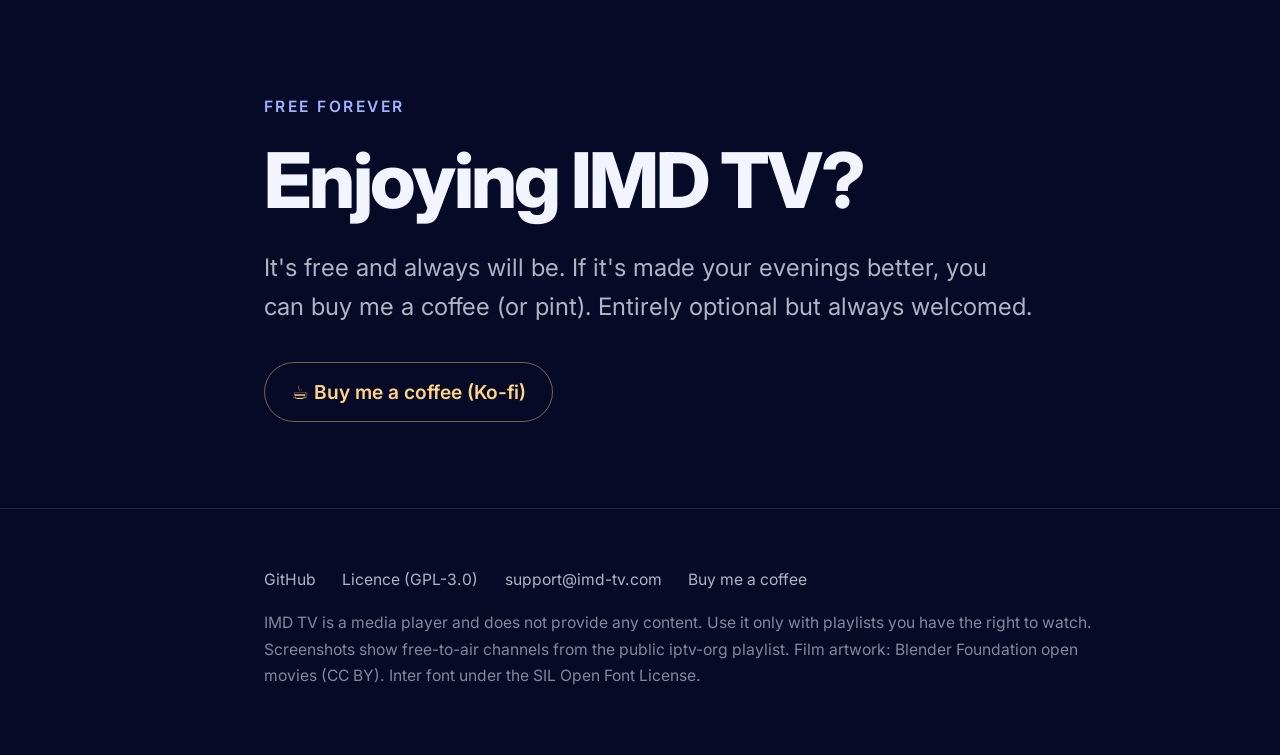
==== commit 43dc14a1: "Support link: Ko-fi replaces Buy Me a Coffee in the app (new QR) and PayPal on the README and site C" ====
--- a/site/index.html
+++ b/site/index.html
@@ -273,7 +273,7 @@
       <p class="kicker">Free forever</p>
       <h2>Enjoying IMD TV?</h2>
       <p class="lead">It's free and always will be. If it's made your evenings better, you can buy me a coffee (or pint). Entirely optional but always welcomed.</p>
-      <a class="coffee" href="https://www.paypal.com/ncp/payment/VGKUKA7GNGEWA">☕ Buy me a coffee (PayPal)</a>
+      <a class="coffee" href="https://ko-fi.com/majorleeevil">☕ Buy me a coffee (Ko-fi)</a>
     </div>
   </section>
 </main>
@@ -283,7 +283,7 @@
     <a href="https://github.com/majorleeevil/imd-tv">GitHub</a>
     <a href="https://github.com/majorleeevil/imd-tv/blob/main/LICENSE">Licence (GPL-3.0)</a>
     <a href="mailto:support@imd-tv.com">support@imd-tv.com</a>
-    <a href="https://www.paypal.com/ncp/payment/VGKUKA7GNGEWA">Buy me a coffee</a>
+    <a href="https://ko-fi.com/majorleeevil">Buy me a coffee</a>
   </nav>
   <p>IMD TV is a media player and does not provide any content. Use it only with playlists you have the right to watch.</p>
   <p>Screenshots show free-to-air channels from the public iptv-org playlist. Film artwork: Blender Foundation open movies (CC BY). Inter font under the SIL Open Font License.</p>
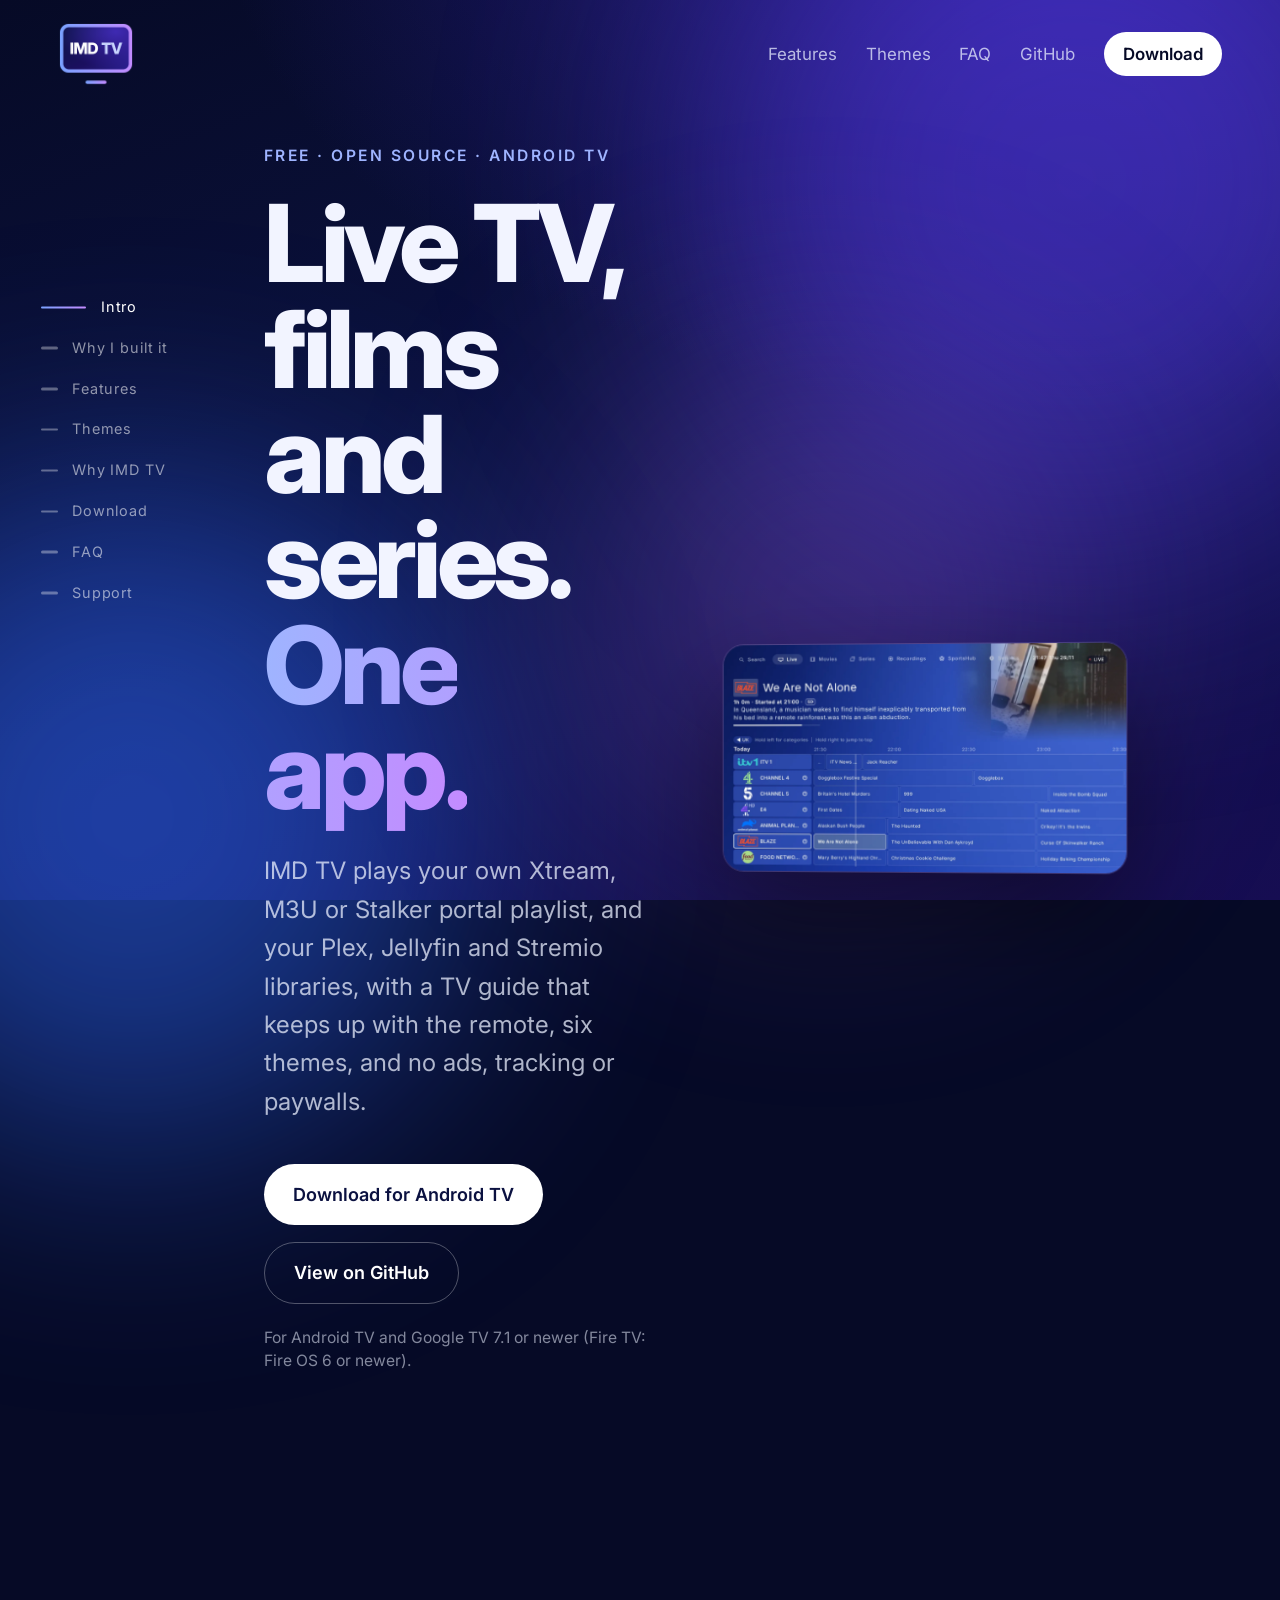
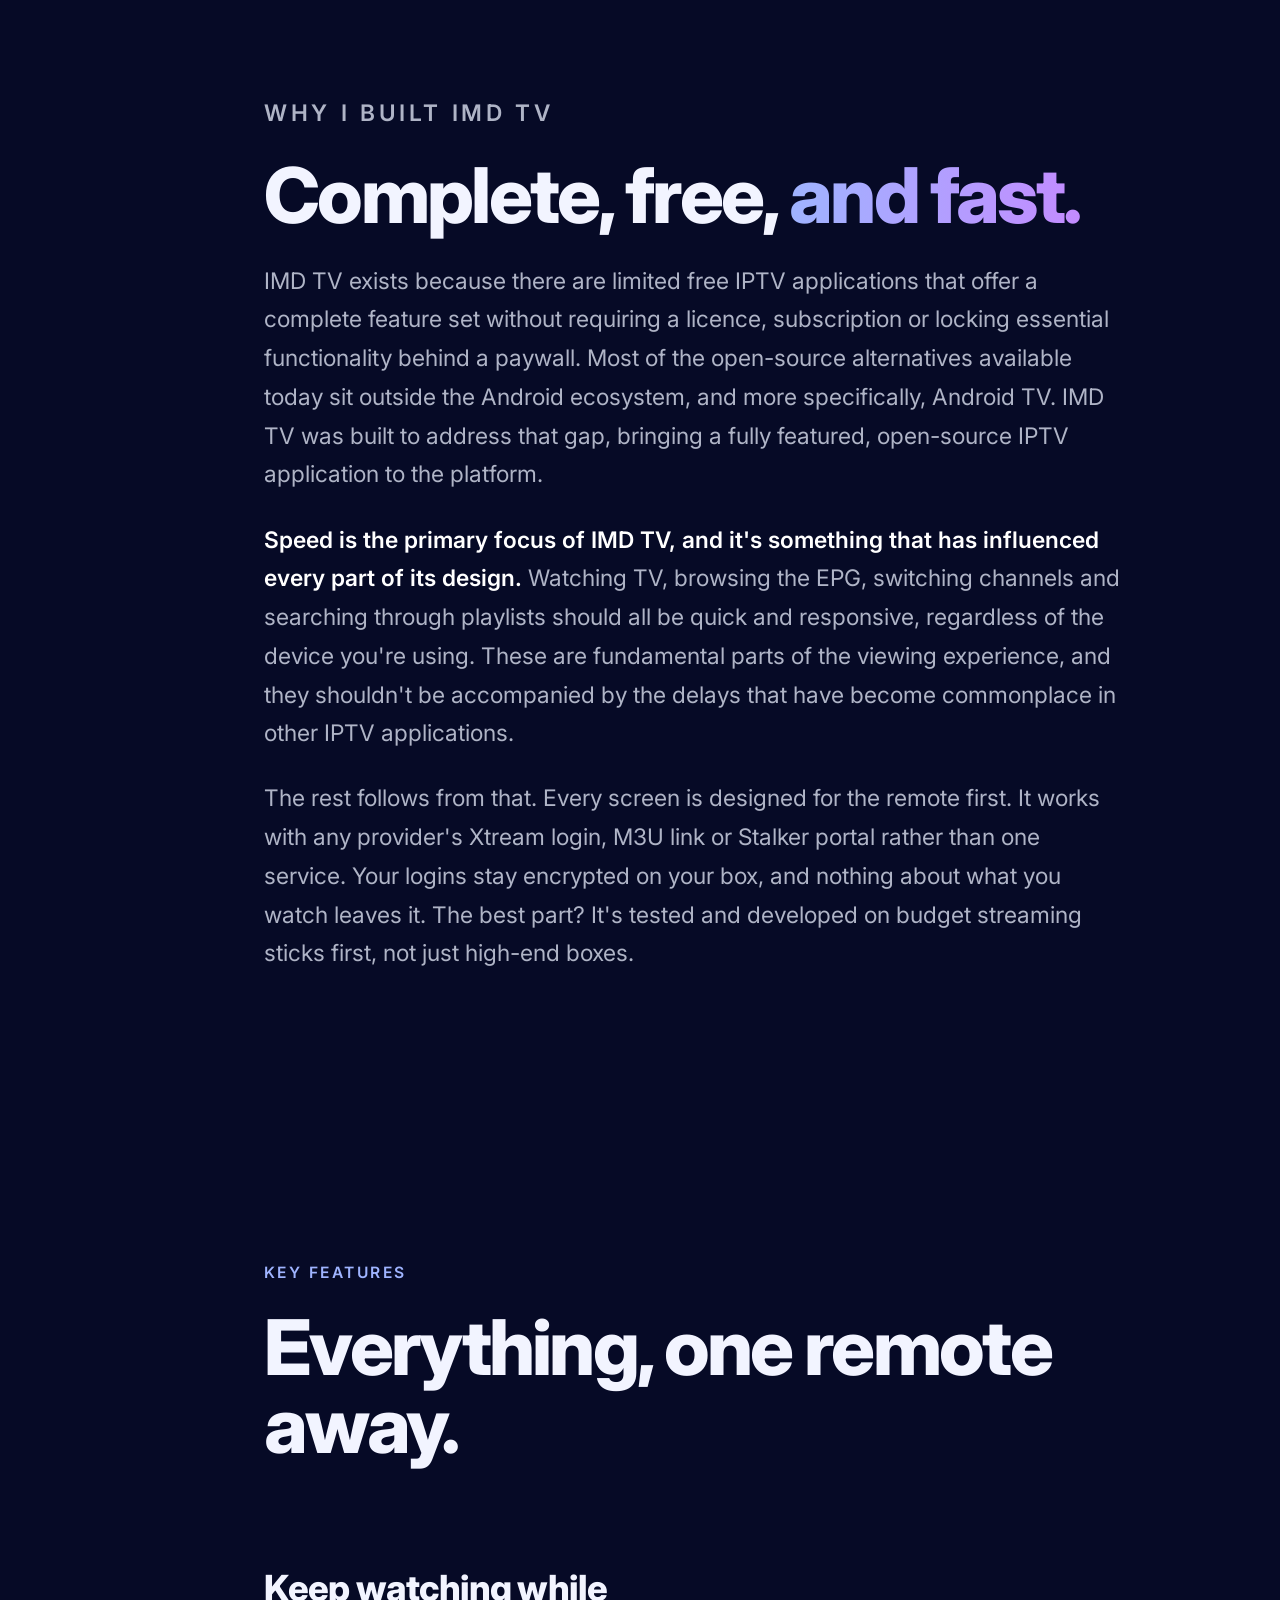
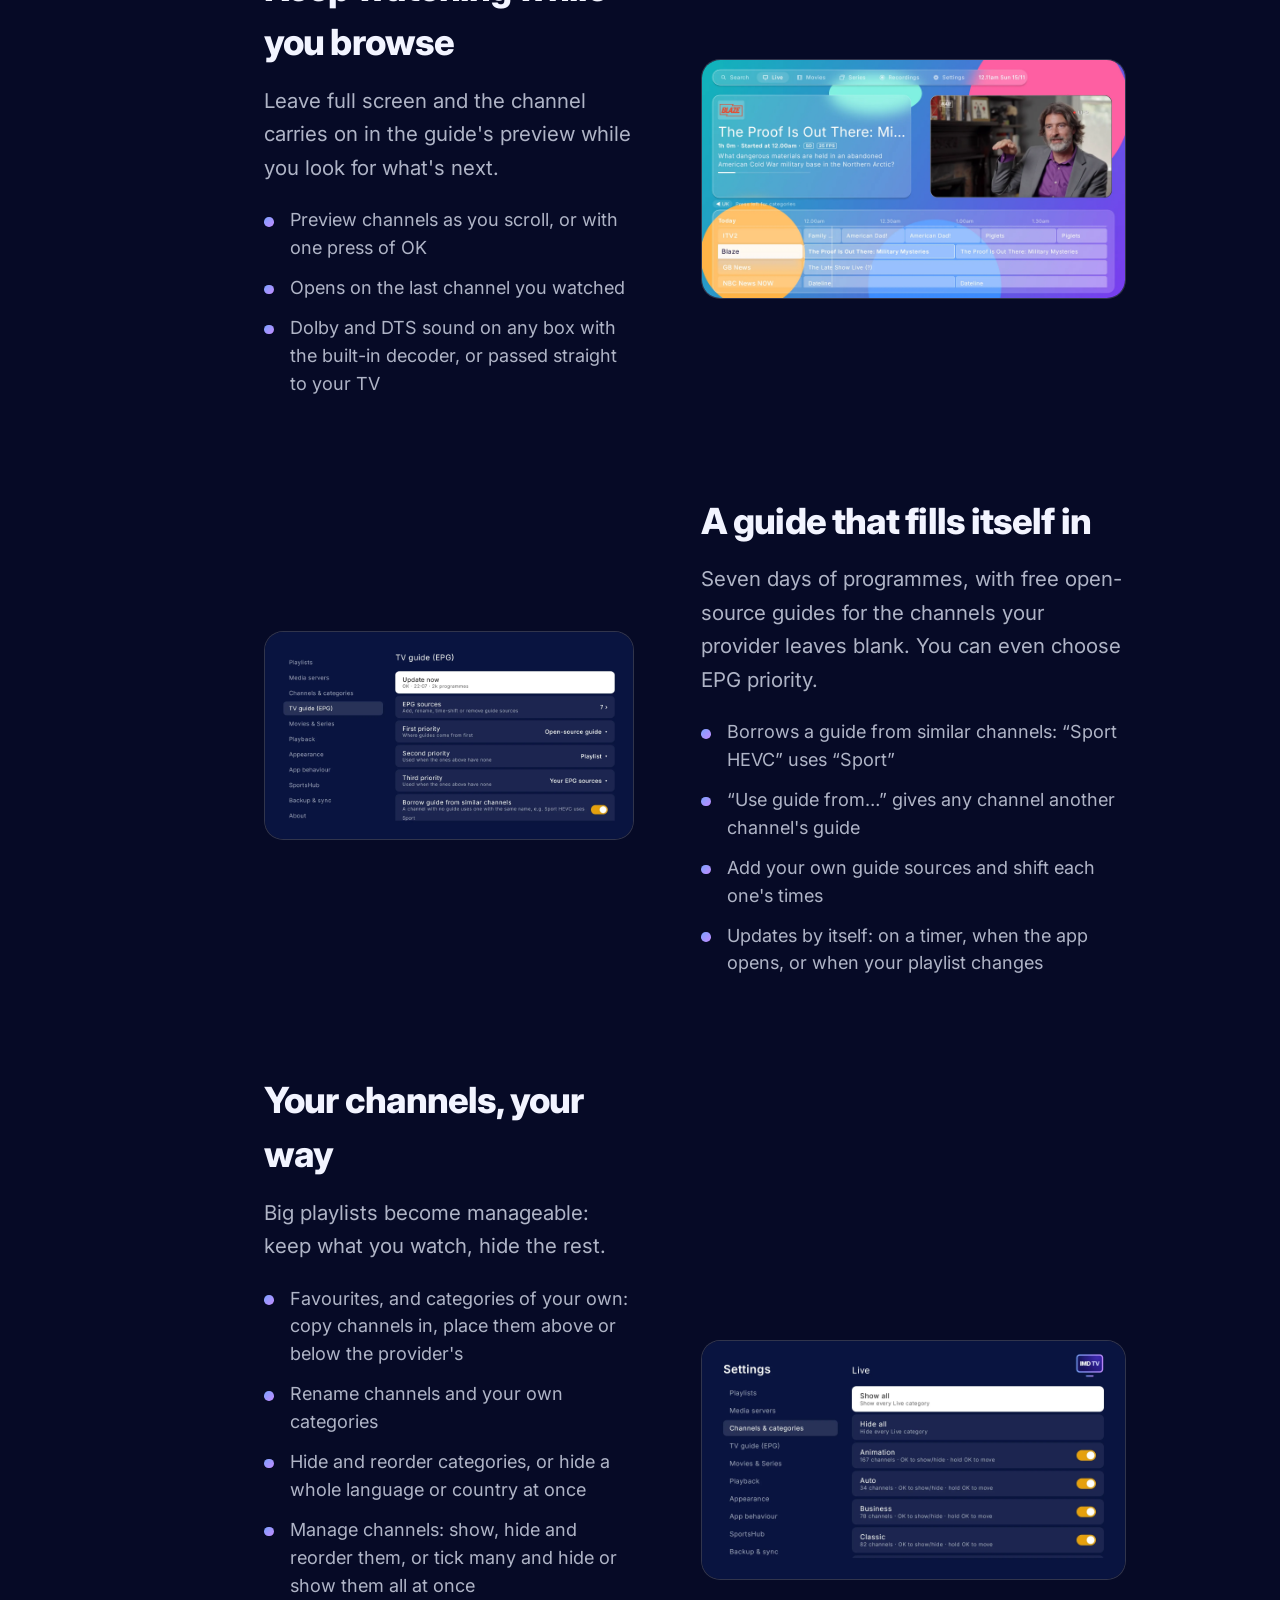
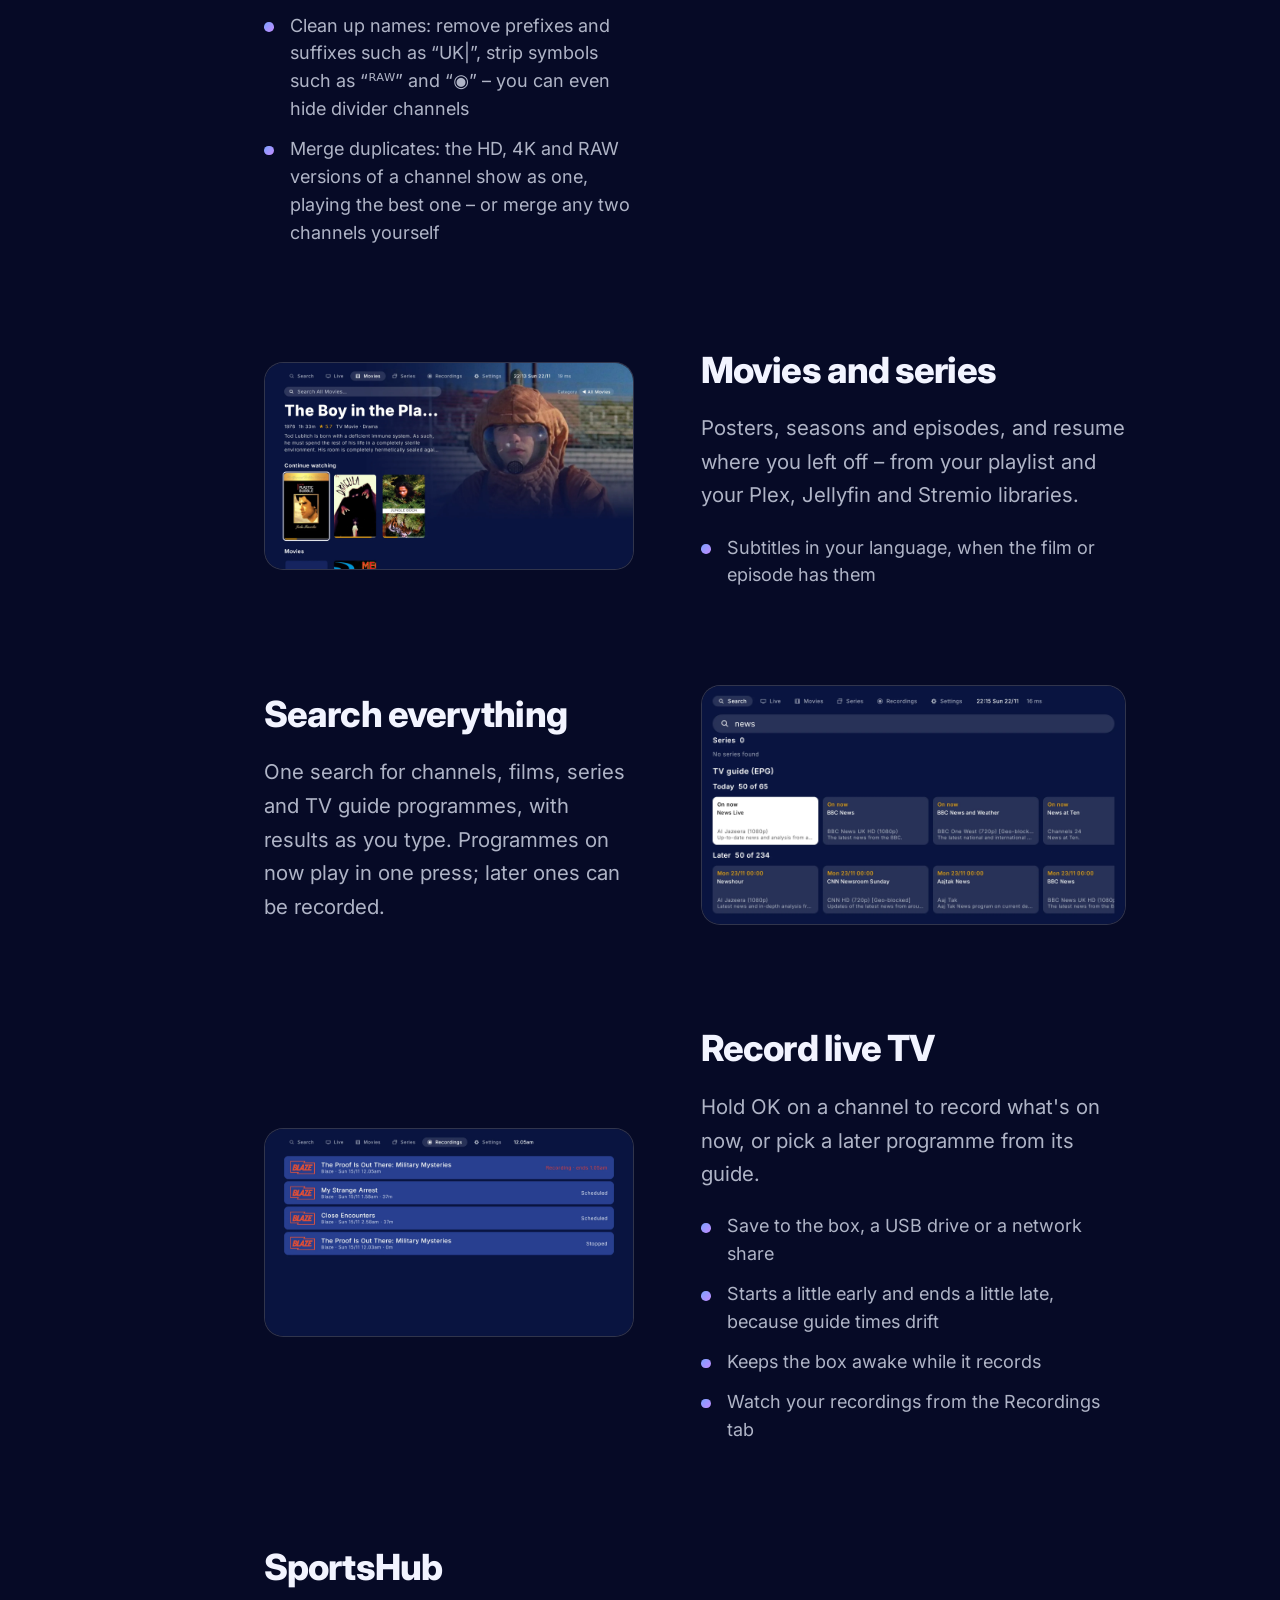
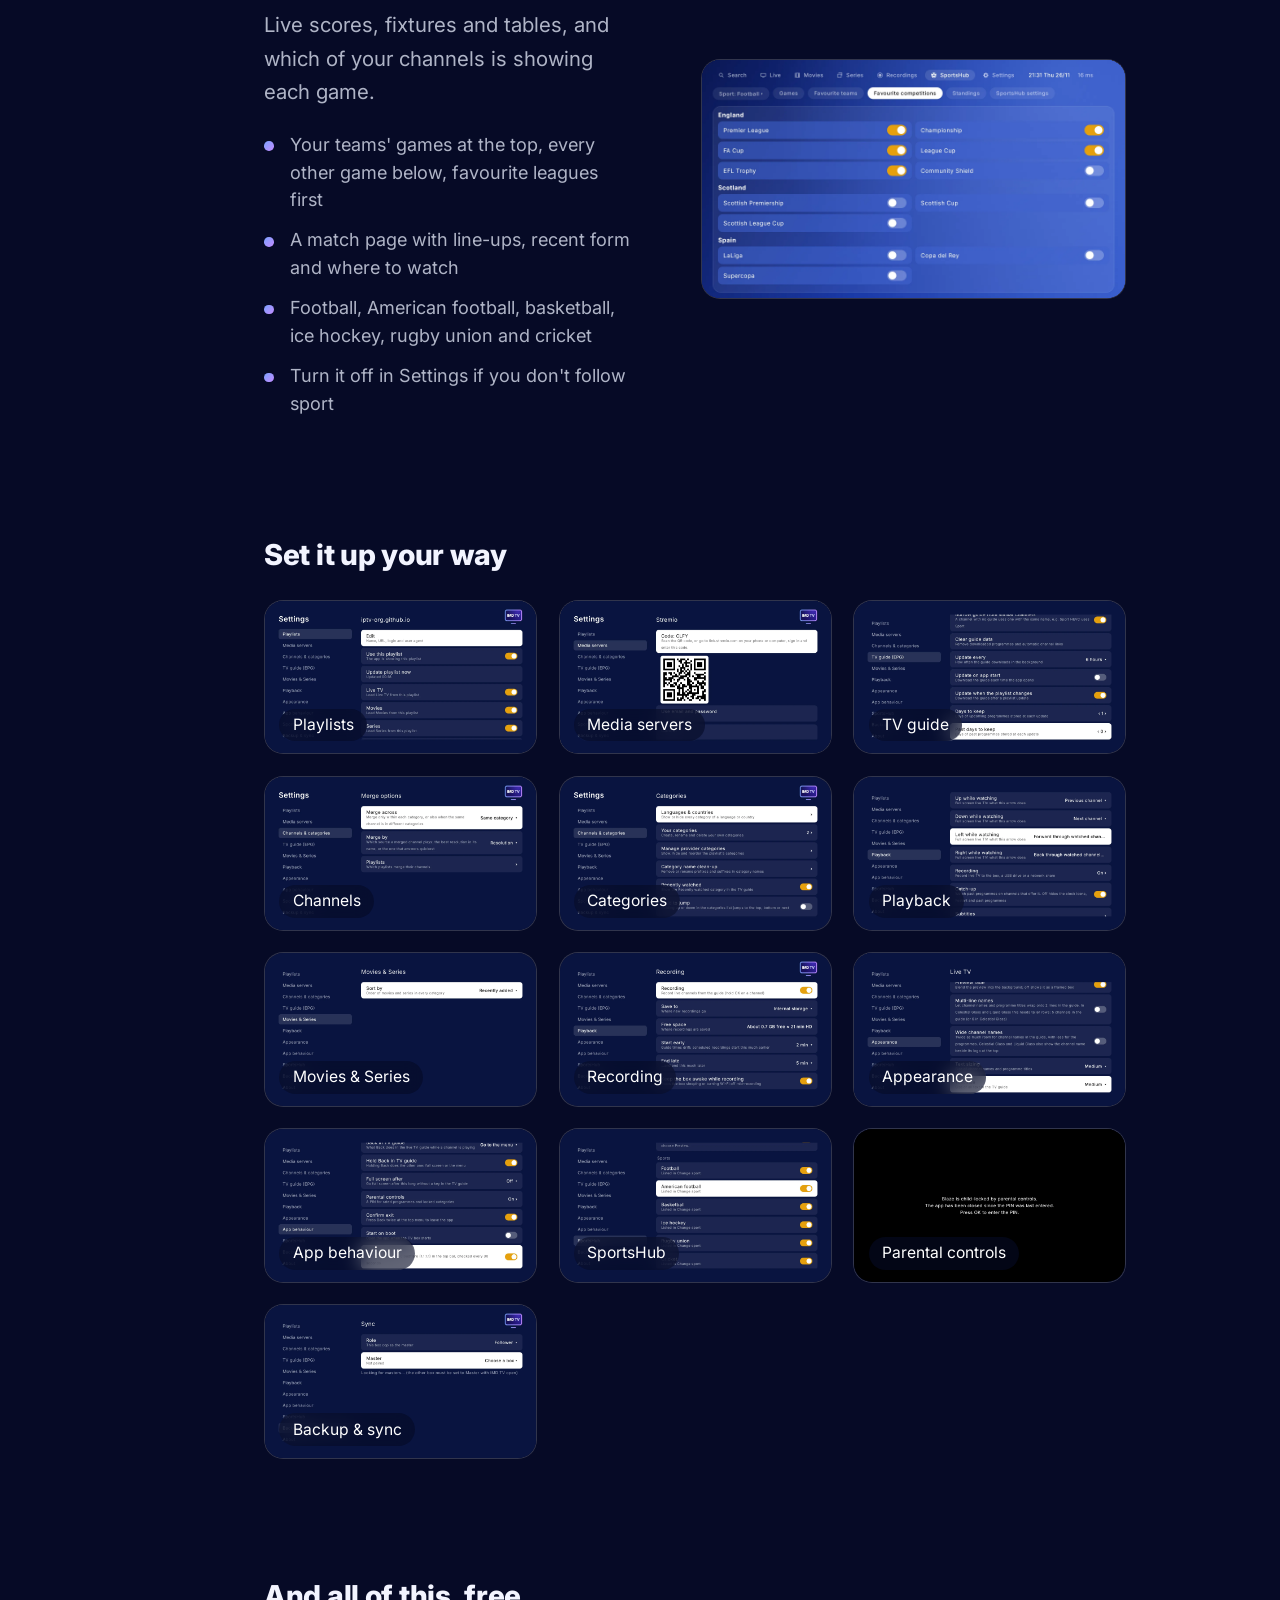
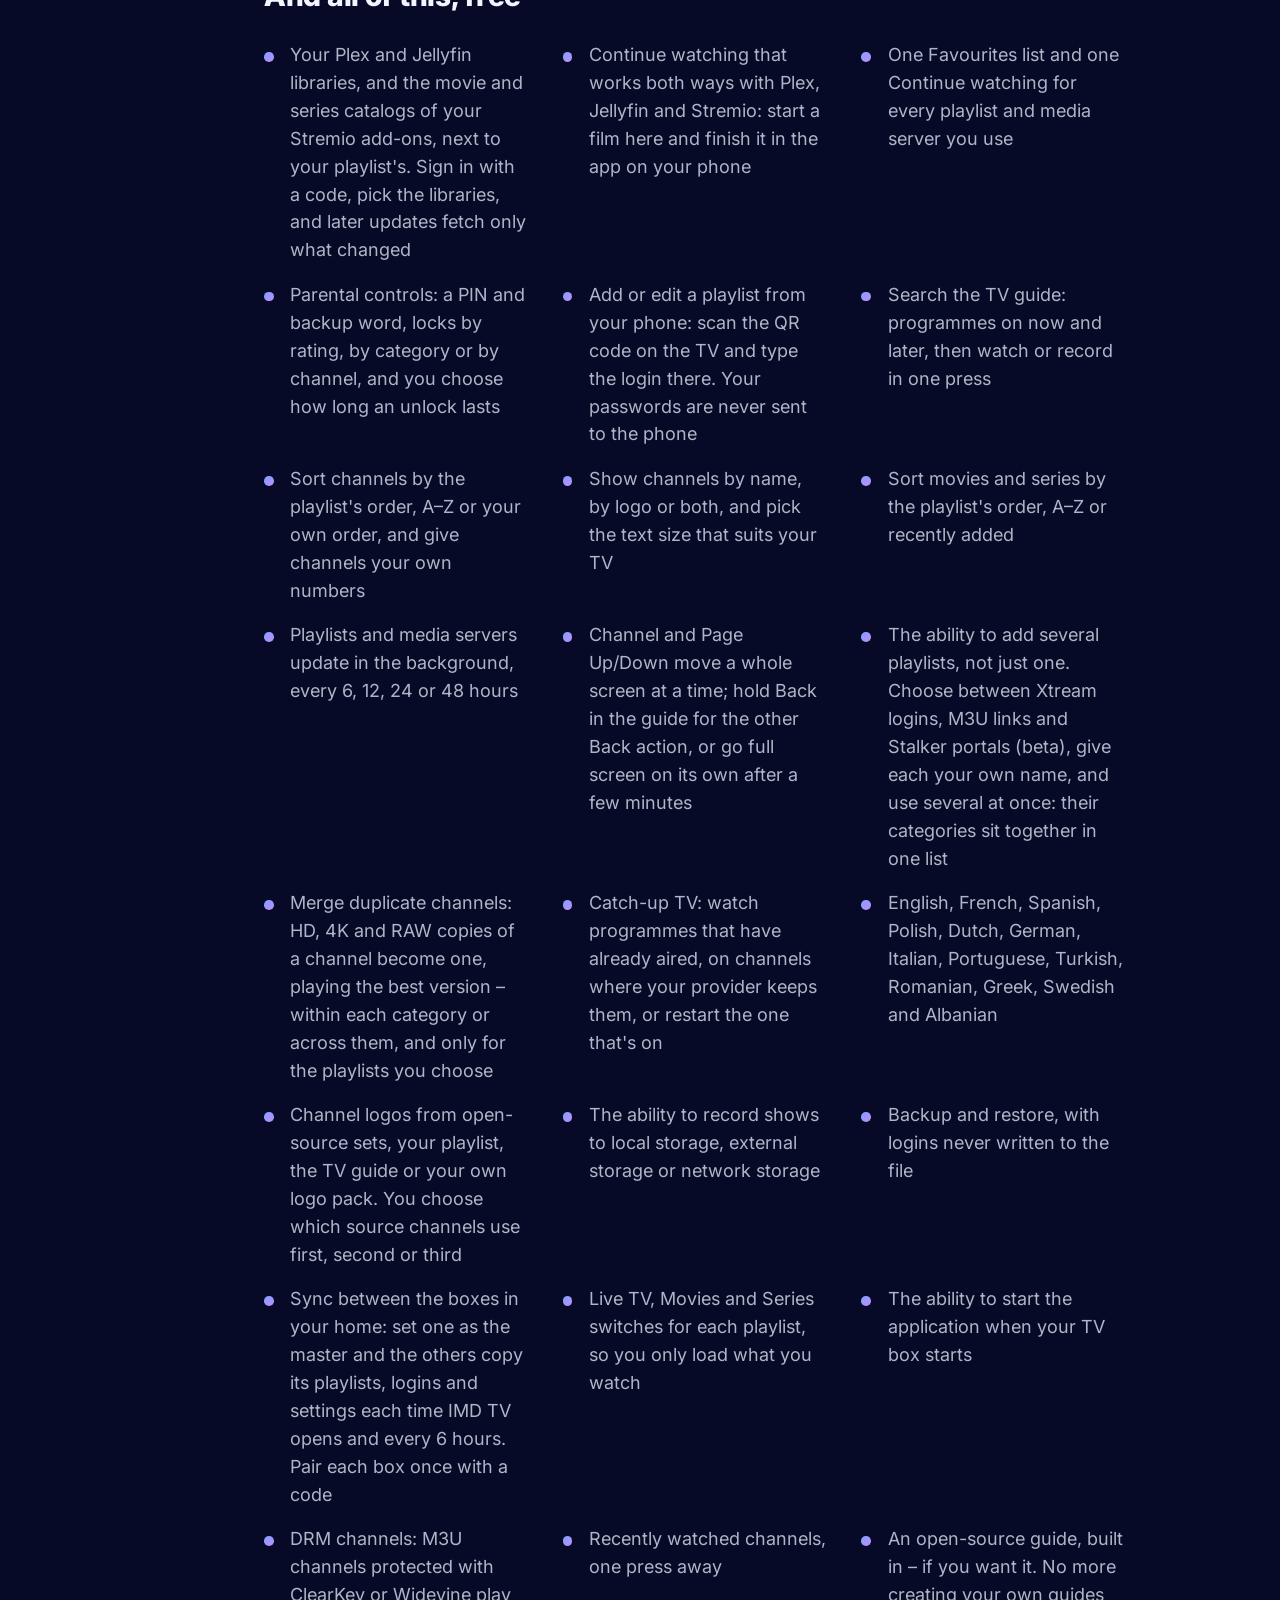
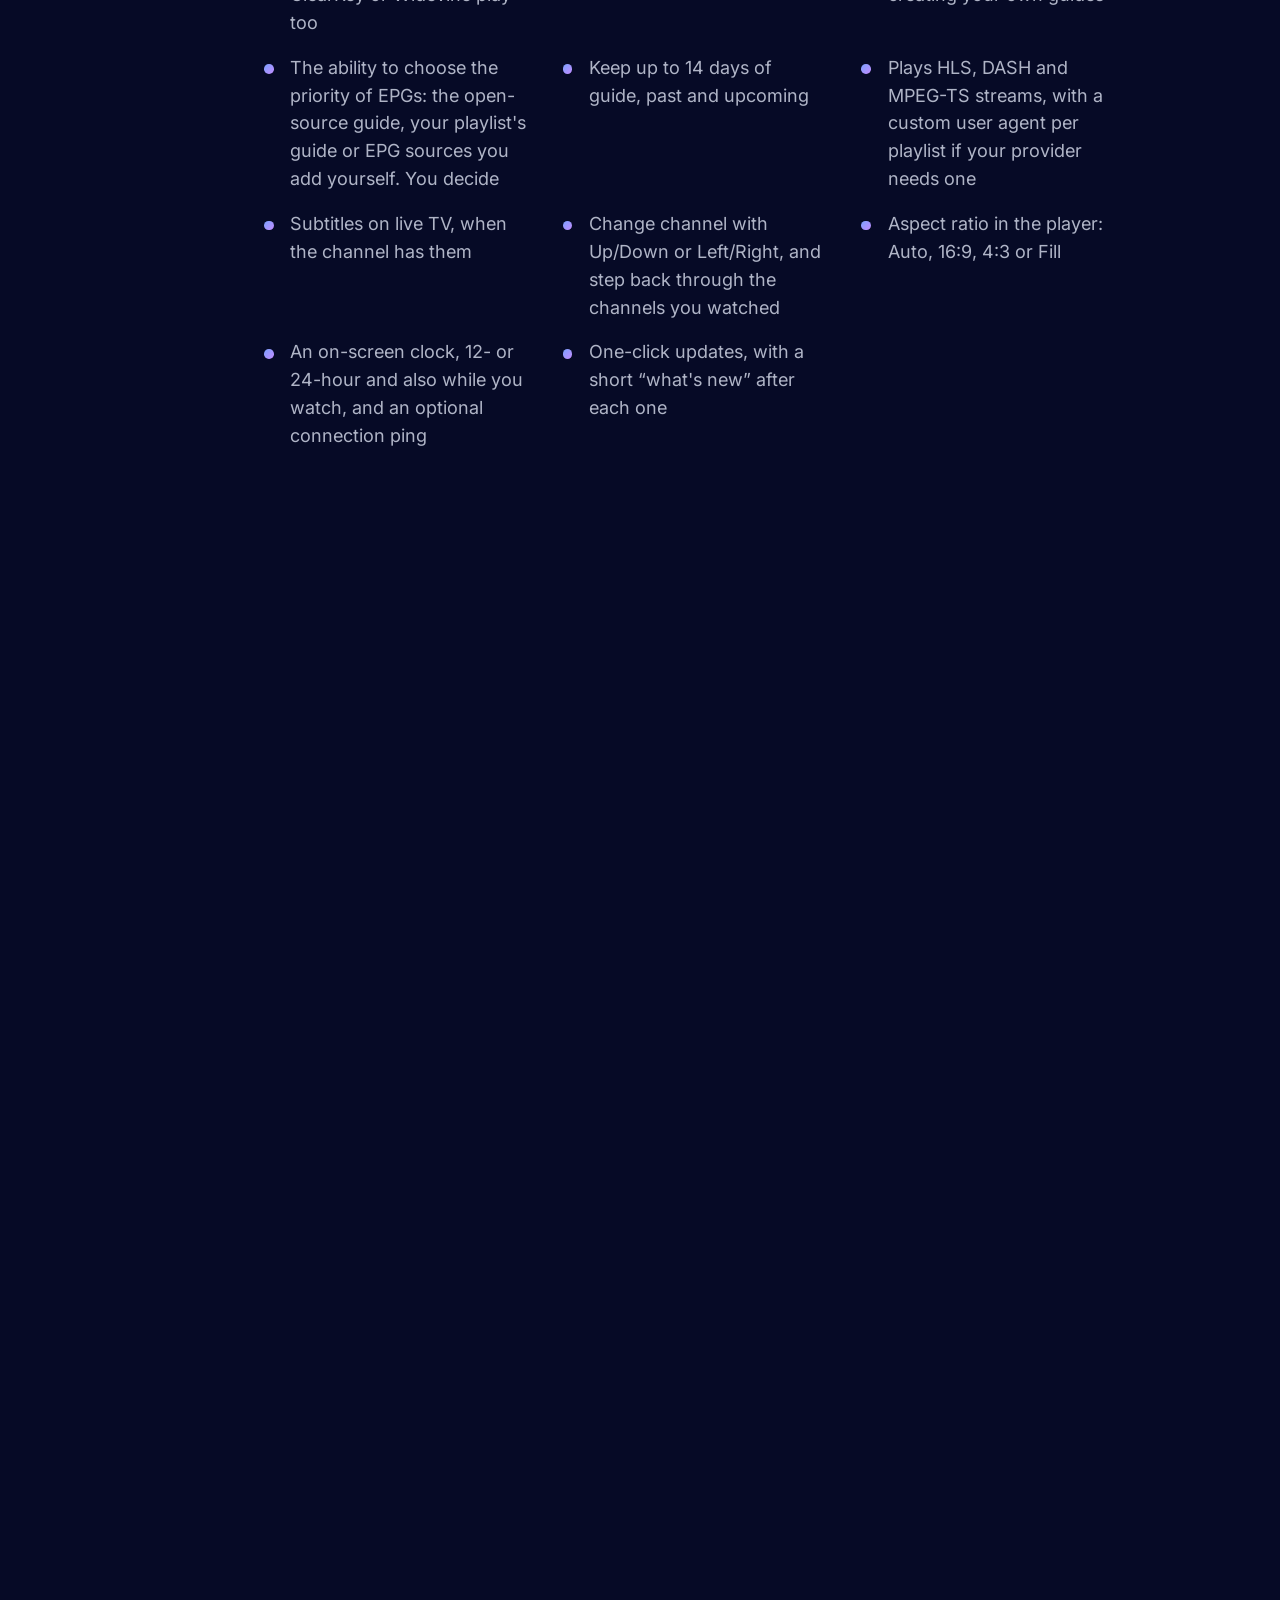
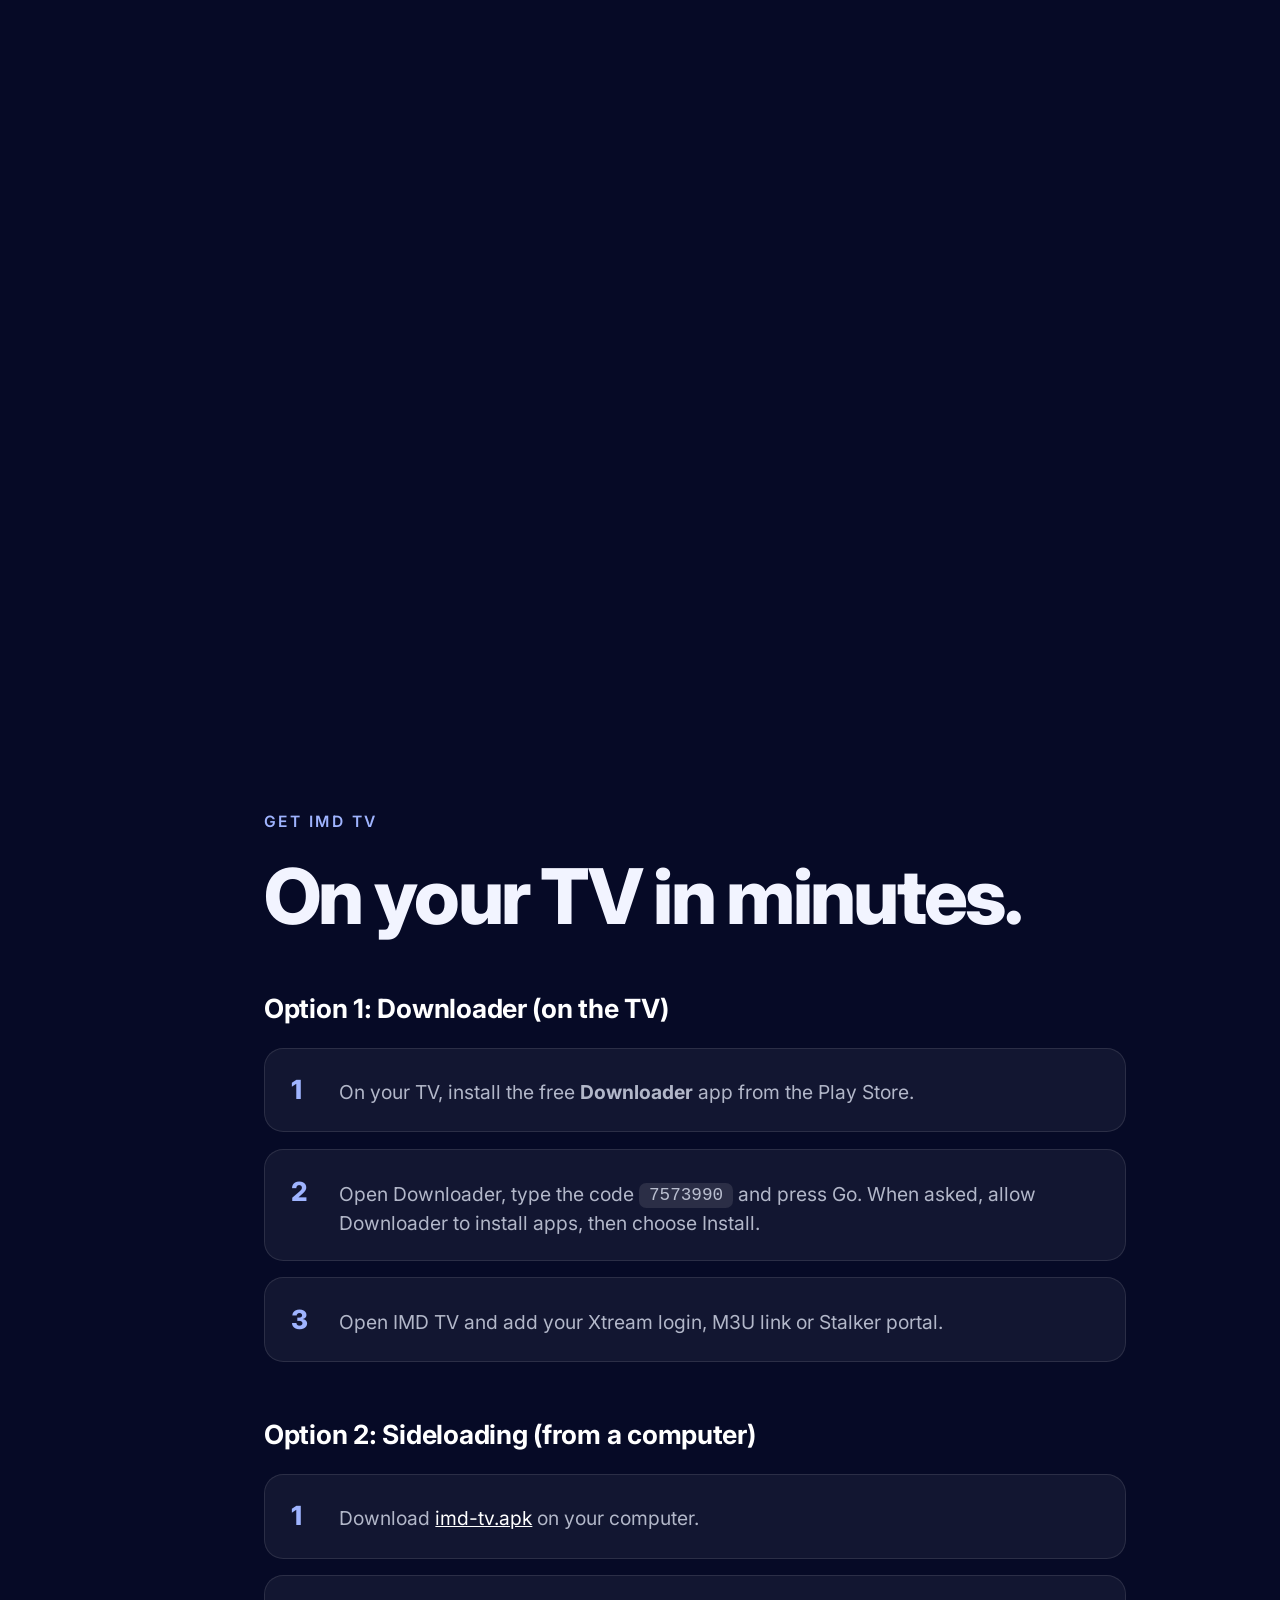
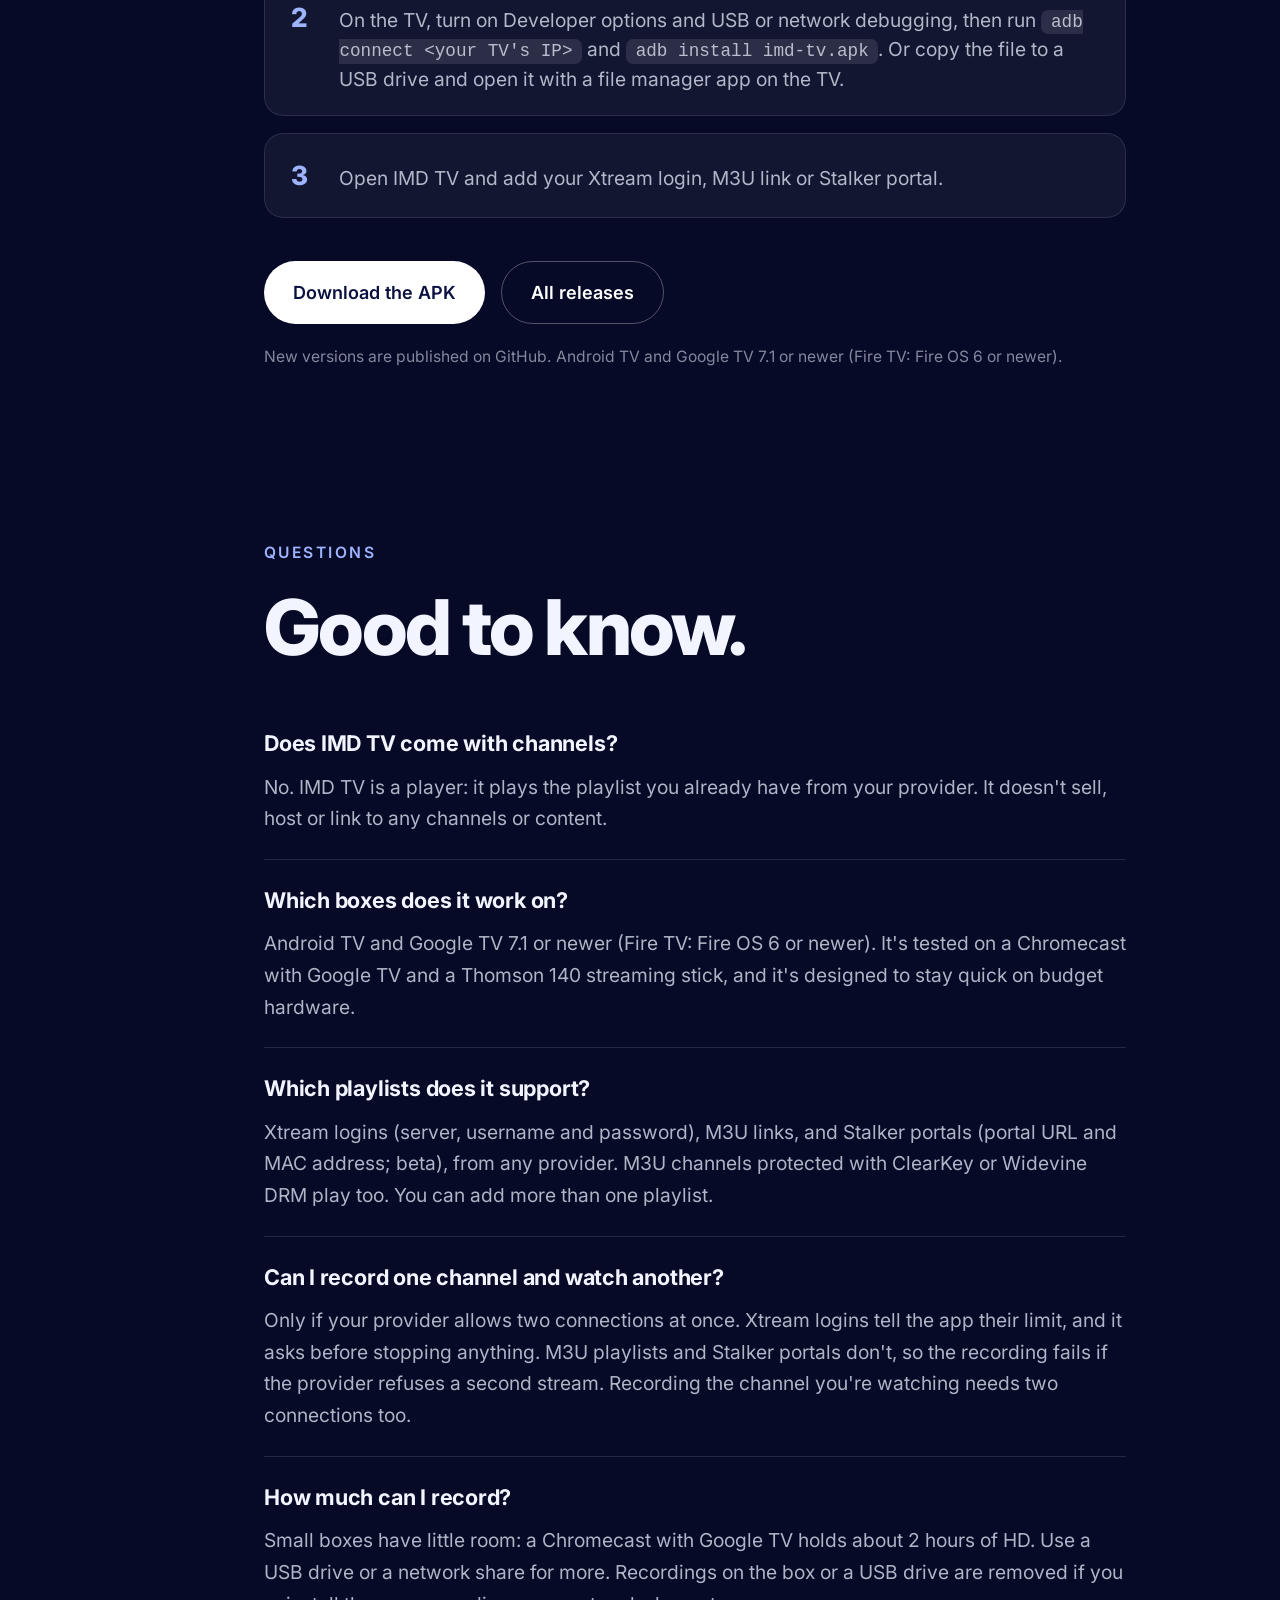
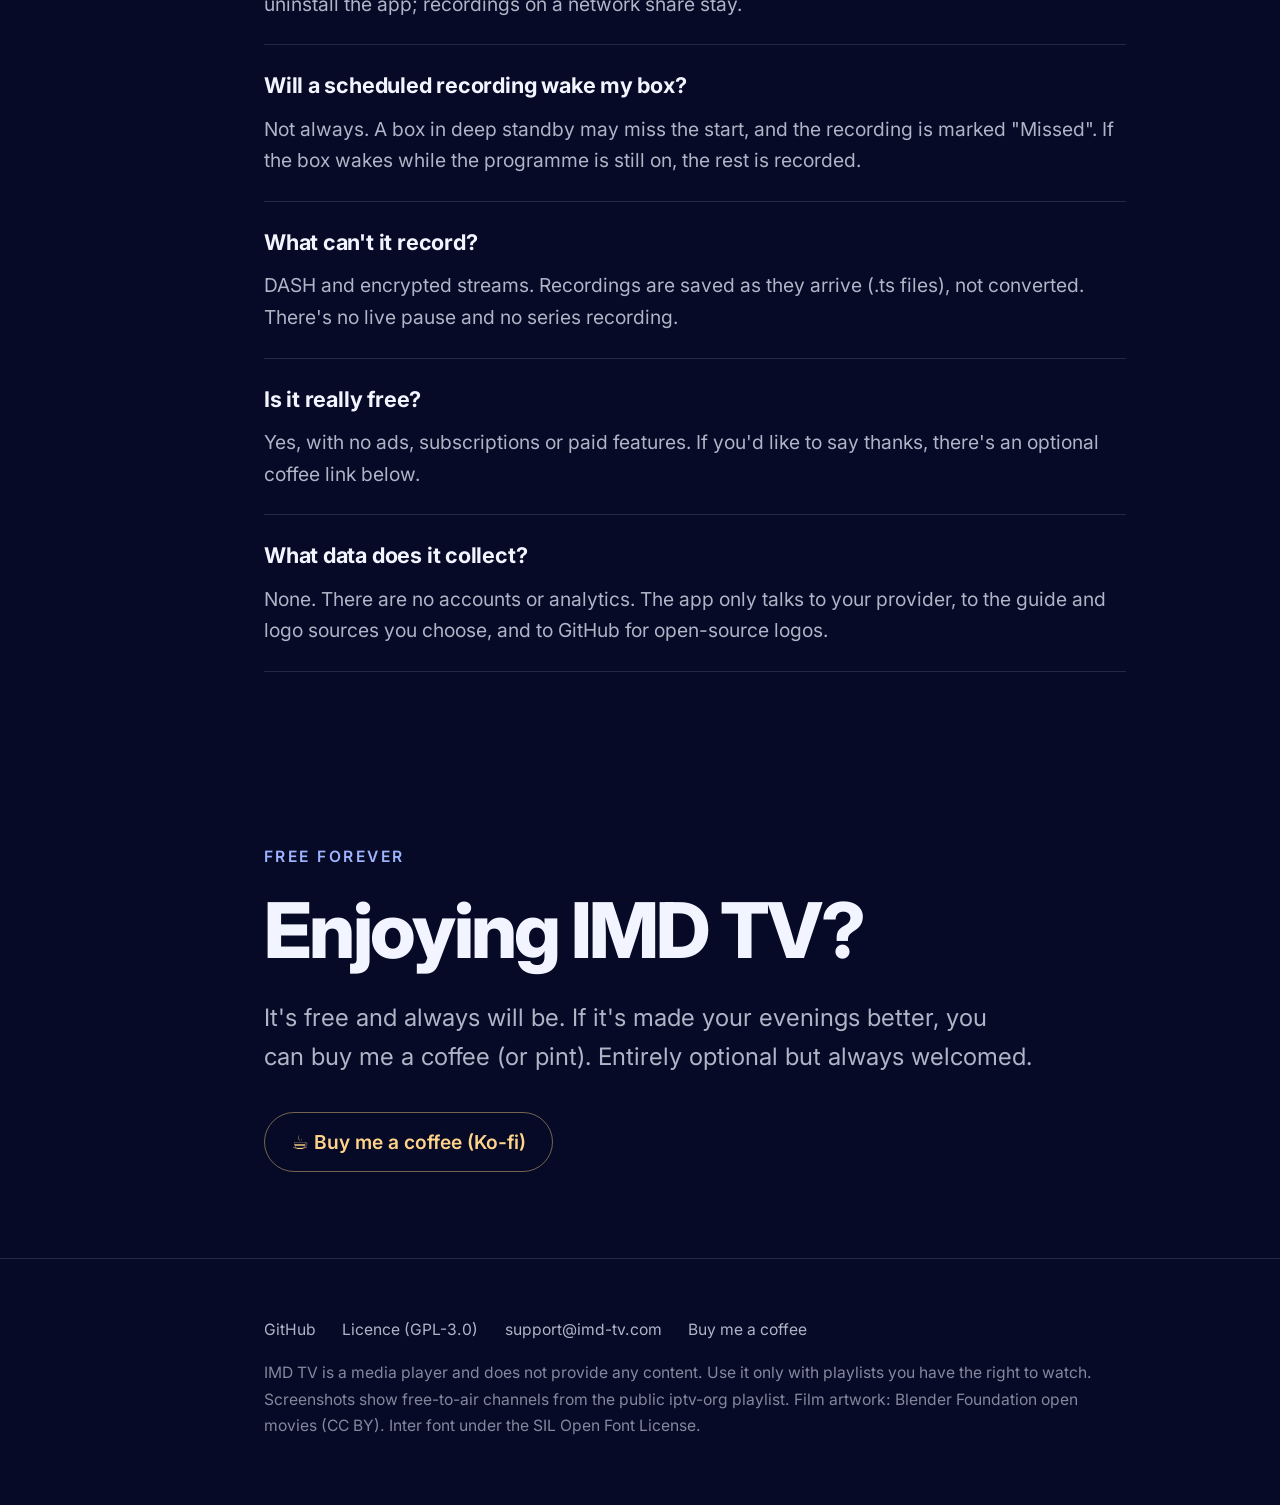
==== commit 9e0f4b87: "Site: SportsHub section and screenshots, settings shots with SportsHub in the list, new hero; arrow-" ====
--- a/site/index.html
+++ b/site/index.html
@@ -140,19 +140,33 @@
         </div>
         <figure class="shot"><img src="img/recordings.webp" width="1920" height="1080" loading="lazy" alt="Recordings tab: a Blaze programme recording now, two scheduled and one finished"></figure>
       </div>
+      <div class="feature">
+        <div class="text">
+          <h3>SportsHub</h3>
+          <p>Live scores, fixtures and tables, and which of your channels is showing each game.</p>
+          <ul role="list">
+            <li>Your teams' games at the top, every other game below, favourite leagues first</li>
+            <li>A match page with line-ups, recent form and where to watch</li>
+            <li>Football, American football, basketball, ice hockey, rugby union and cricket</li>
+            <li>Turn it off in Settings if you don't follow sport</li>
+          </ul>
+        </div>
+        <figure class="shot rotate"><img src="img/sportshub-games.webp" width="1920" height="1080" loading="lazy" alt="SportsHub, Games: a live Europa League game in the top box, and rows of today's games below with favourite leagues starred"><img src="img/sportshub-match.webp" width="1920" height="1080" loading="lazy" alt="SportsHub match page: line-ups on two pitches, recent form, match events, and the channels showing the game along the top"><img src="img/sportshub-standings.webp" width="1920" height="1080" loading="lazy" alt="SportsHub, Standings: the Premier League table with each team's last five results"><img src="img/sportshub-teams.webp" width="1920" height="1080" loading="lazy" alt="SportsHub, Favourite teams: pick teams league by league"><img src="img/sportshub-competitions.webp" width="1920" height="1080" loading="lazy" alt="SportsHub, Favourite competitions: switches for each country's leagues and cups"></figure>
+      </div>
 
       <h3 class="more-title">Set it up your way</h3>
       <div class="themes settings-shots">
-        <figure class="shot rotate"><img src="img/settings/playlists-1.webp" width="1920" height="1080" loading="lazy" alt="Settings, Playlists: the list of playlists, with iptv-org.github.io in use"><img src="img/settings/playlists-2.webp" width="1920" height="1080" loading="lazy" alt="Settings, Playlists: the Add playlist form"><img src="img/settings/playlists-3.webp" width="1920" height="1080" loading="lazy" alt="Settings, a playlist's page: Use this playlist and switches for Live TV, Movies and Series"><figcaption>Playlists</figcaption></figure>
-        <figure class="shot rotate"><img src="img/settings/media-servers.webp" width="1920" height="1080" loading="lazy" alt="Settings, Media servers: Plex, Jellyfin, Stremio and update playlists every"><img src="img/settings/plex-link.webp" width="1920" height="1080" loading="lazy" alt="Add Plex server: a code to enter at plex.tv/link, and a QR code"><img src="img/settings/jellyfin-add.webp" width="1920" height="1080" loading="lazy" alt="Add Jellyfin server: type the server address, for example http://192.168.1.10:8096"><img src="img/settings/jellyfin-quickconnect.webp" width="1920" height="1080" loading="lazy" alt="Add Jellyfin server: a Quick Connect code, or sign in with username and password"><img src="img/settings/jellyfin-libraries.webp" width="1920" height="1080" loading="lazy" alt="Jellyfin: choose the libraries to load from the server"><img src="img/settings/stremio-add.webp" width="1920" height="1080" loading="lazy" alt="Add Stremio account: a code to enter at link.stremio.com, and a QR code"><figcaption>Media servers</figcaption></figure>
+        <figure class="shot rotate"><img src="img/settings/playlists-1.webp" width="1920" height="1080" loading="lazy" alt="Settings, Playlists: the list of playlists and media servers, with Playlist 1 in use"><img src="img/settings/playlists-2.webp" width="1920" height="1080" loading="lazy" alt="Settings, Playlists: the Add playlist form"><img src="img/settings/playlists-3.webp" width="1920" height="1080" loading="lazy" alt="Settings, a playlist's page: Use this playlist and switches for Live TV, Movies and Series"><figcaption>Playlists</figcaption></figure>
+        <figure class="shot rotate"><img src="img/settings/media-servers.webp" width="1920" height="1080" loading="lazy" alt="Settings, Media servers: Plex, Jellyfin, Emby, Stremio, SMB / NAS and update playlists every"><img src="img/settings/plex-link.webp" width="1920" height="1080" loading="lazy" alt="Add Plex server: a code to enter at plex.tv/link, and a QR code"><img src="img/settings/jellyfin-add.webp" width="1920" height="1080" loading="lazy" alt="Add Jellyfin server: type the server address, for example http://192.168.1.10:8096"><img src="img/settings/jellyfin-quickconnect.webp" width="1920" height="1080" loading="lazy" alt="Add Jellyfin server: a Quick Connect code, or sign in with username and password"><img src="img/settings/jellyfin-libraries.webp" width="1920" height="1080" loading="lazy" alt="Jellyfin: choose the libraries to load from the server"><img src="img/settings/stremio-add.webp" width="1920" height="1080" loading="lazy" alt="Add Stremio account: a code to enter at link.stremio.com, and a QR code"><figcaption>Media servers</figcaption></figure>
         <figure class="shot rotate"><img src="img/settings/guide-1.webp" width="1920" height="1080" loading="lazy" alt="Settings, TV guide: update now, guide sources, three guide priorities and borrow guide from similar channels"><img src="img/settings/guide-2.webp" width="1920" height="1080" loading="lazy" alt="Settings, TV guide: clear guide data, update every, update on start, update on playlist change, days to keep and past days to keep"><figcaption>TV guide</figcaption></figure>
         <figure class="shot rotate"><img src="img/settings/channels-1.webp" width="1920" height="1080" loading="lazy" alt="Settings, Channels: manage channels, merge channels, merge options, channel logos and channel name clean-up"><img src="img/settings/channels-2.webp" width="1920" height="1080" loading="lazy" alt="Settings, Channels: remove special characters, hide header channels, channel numbers and channel display"><img src="img/settings/channels-3.webp" width="1920" height="1080" loading="lazy" alt="Settings, Merge options: merge across, merge by and playlists"><figcaption>Channels</figcaption></figure>
         <figure class="shot"><img src="img/settings/categories-1.webp" width="1920" height="1080" loading="lazy" alt="Settings, Categories: languages, your categories, manage provider categories, category name clean-up and a Recently watched switch"><figcaption>Categories</figcaption></figure>
-        <figure class="shot rotate"><img src="img/settings/playback-1.webp" width="1920" height="1080" loading="lazy" alt="Settings, Playback: autoplay, audio decoder, change channel with and view previous channel"><img src="img/settings/playback-2.webp" width="1920" height="1080" loading="lazy" alt="Settings, Playback: recording, catch-up and subtitles"><figcaption>Playback</figcaption></figure>
+        <figure class="shot rotate"><img src="img/settings/playback-1.webp" width="1920" height="1080" loading="lazy" alt="Settings, Playback: autoplay while scrolling, audio decoder, audio sync and buffer before playing"><img src="img/settings/playback-2.webp" width="1920" height="1080" loading="lazy" alt="Settings, Playback: what each arrow key does while watching, recording, catch-up and subtitles"><figcaption>Playback</figcaption></figure>
         <figure class="shot"><img src="img/settings/vod-sort.webp" width="1920" height="1080" loading="lazy" alt="Settings, Movies and Series: Sort by Playlist, Alphabetical or Recently added"><figcaption>Movies &amp; Series</figcaption></figure>
         <figure class="shot"><img src="img/settings/recording.webp" width="1920" height="1080" loading="lazy" alt="Settings, Recording: recording switch, save to, free space, start early, end late and keep the box awake"><figcaption>Recording</figcaption></figure>
-        <figure class="shot rotate"><img src="img/settings/appearance-1.webp" width="1920" height="1080" loading="lazy" alt="Settings, Appearance: App, Live TV and Movies and Series"><img src="img/settings/appearance-2.webp" width="1920" height="1080" loading="lazy" alt="Settings, Appearance, App: theme, theme colour, theme mode, date and time, and reset"><img src="img/settings/appearance-3.webp" width="1920" height="1080" loading="lazy" alt="Settings, Appearance, Live TV: the Text sizing choices Large, Medium and Small"><figcaption>Appearance</figcaption></figure>
-        <figure class="shot"><img src="img/settings/behaviour-1.webp" width="1920" height="1080" loading="lazy" alt="Settings, App behaviour: last channel on start, Back in TV guide, hold Back in TV guide, full screen after, language, parental controls and confirm exit"><figcaption>App behaviour</figcaption></figure>
+        <figure class="shot rotate"><img src="img/settings/appearance-1.webp" width="1920" height="1080" loading="lazy" alt="Settings, Appearance: App, Live TV and Movies and Series"><img src="img/settings/appearance-2.webp" width="1920" height="1080" loading="lazy" alt="Settings, Appearance, App: theme, theme colour, theme mode, date and time, and reset"><img src="img/settings/appearance-live-tv-1.webp" width="1920" height="1080" loading="lazy" alt="Settings, Appearance, Live TV: channels in guide, header size, preview fade, multi-line names and wide channel names"><img src="img/settings/appearance-live-tv-2.webp" width="1920" height="1080" loading="lazy" alt="Settings, Appearance, Live TV: text sizing and text size"><figcaption>Appearance</figcaption></figure>
+        <figure class="shot rotate"><img src="img/settings/behaviour-1.webp" width="1920" height="1080" loading="lazy" alt="Settings, App behaviour: last channel on start, Back in TV guide, hold Back in TV guide, full screen after, parental controls and confirm exit"><img src="img/settings/behaviour-2.webp" width="1920" height="1080" loading="lazy" alt="Settings, App behaviour: confirm exit, start on boot and show ping"><figcaption>App behaviour</figcaption></figure>
+        <figure class="shot rotate"><img src="img/settings/sportshub-1.webp" width="1920" height="1080" loading="lazy" alt="Settings, SportsHub: show SportsHub, preview fade, today's results, preview on focus and the sports list"><img src="img/settings/sportshub-2.webp" width="1920" height="1080" loading="lazy" alt="Settings, SportsHub: switches for football, American football, basketball, ice hockey, rugby union and cricket"><figcaption>SportsHub</figcaption></figure>
         <figure class="shot rotate"><img src="img/settings/parental.webp" width="1920" height="1080" loading="lazy" alt="Settings, Parental controls: on, lock content rated 12A and up, ask for the PIN until the app closes, change PIN"><img src="img/parental-pin.webp" width="1920" height="1080" loading="lazy" alt="Enter your PIN to unlock a channel, or use your backup word"><img src="img/parental-locked.webp" width="1920" height="1080" loading="lazy" alt="Full screen: Blaze is child-locked by parental controls, press OK to enter the PIN"><figcaption>Parental controls</figcaption></figure>
         <figure class="shot rotate"><img src="img/settings/backup-1.webp" width="1920" height="1080" loading="lazy" alt="Settings, Backup and restore"><img src="img/settings/backup-2.webp" width="1920" height="1080" loading="lazy" alt="Settings, Sync: this box is the master and has no followers"><img src="img/settings/backup-3.webp" width="1920" height="1080" loading="lazy" alt="Settings, Sync: this box is a follower, looking for a master on the network"><figcaption>Backup &amp; sync</figcaption></figure>
       </div>
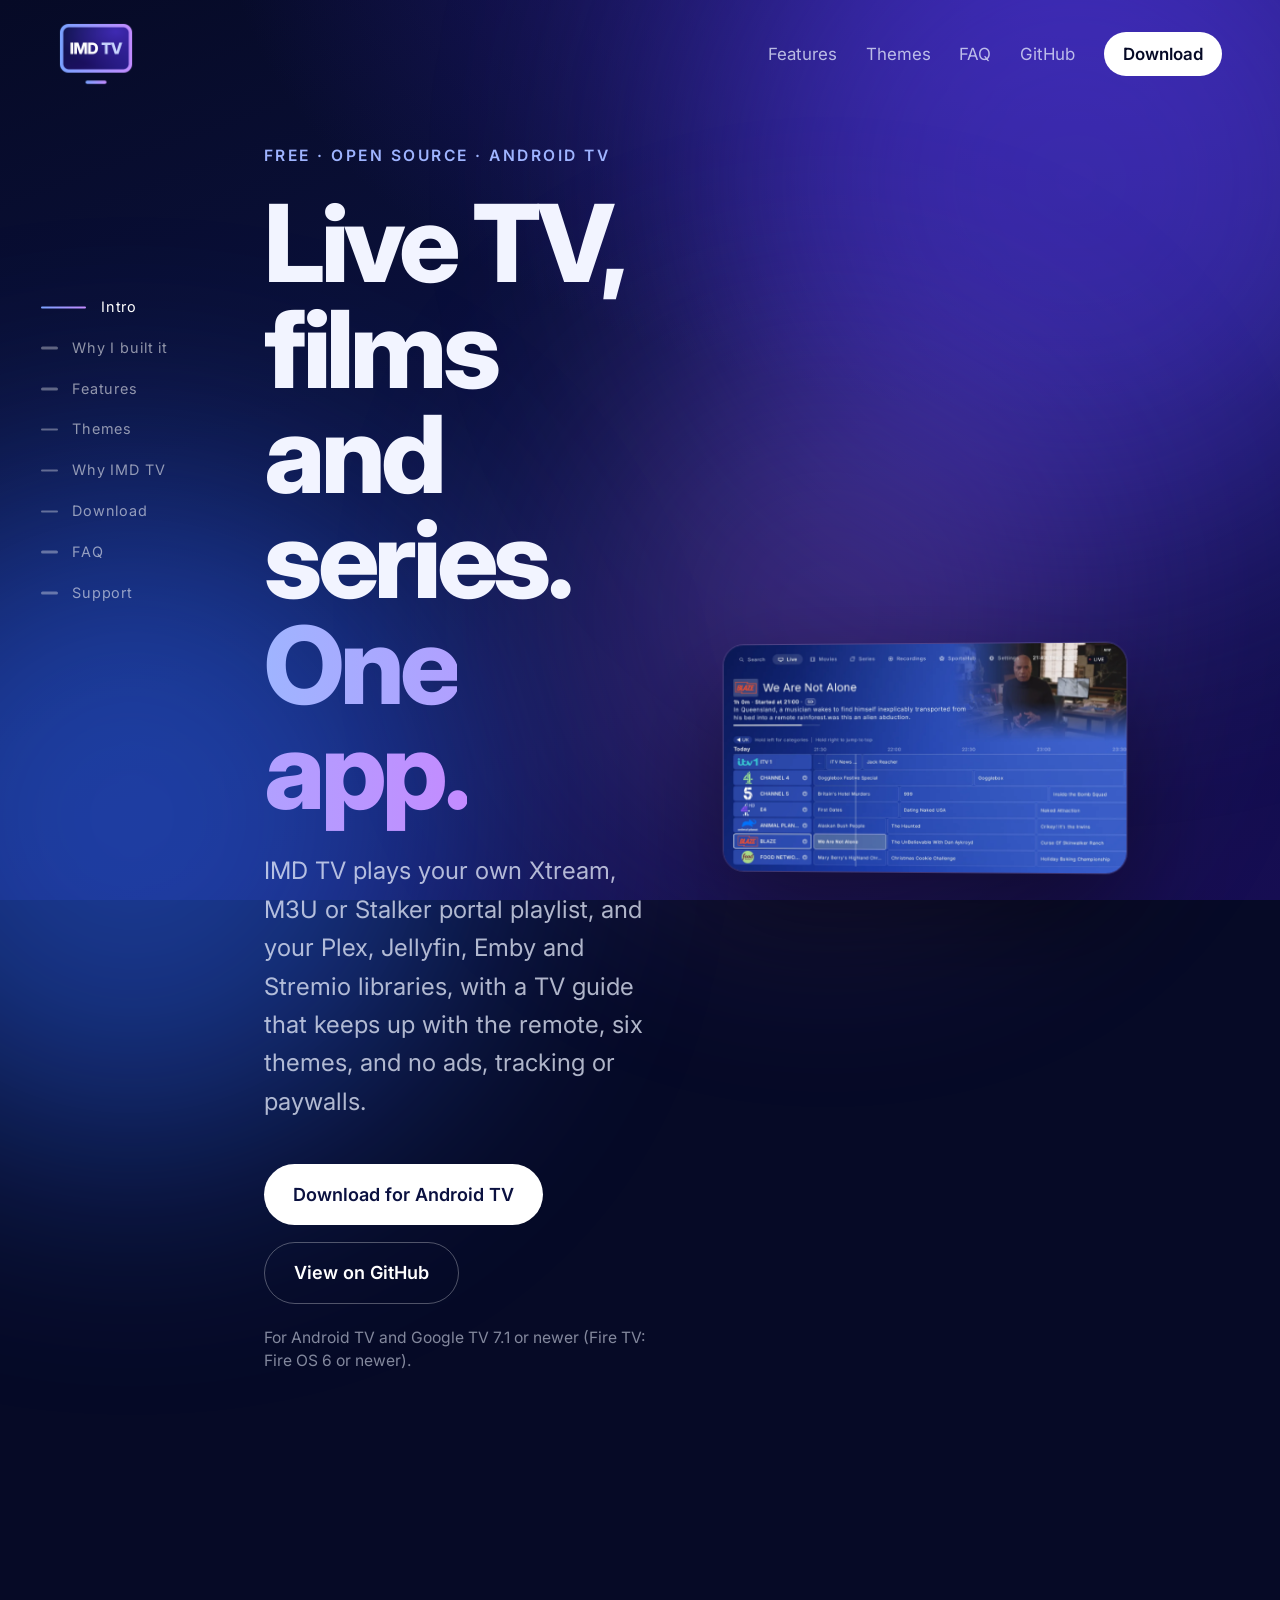
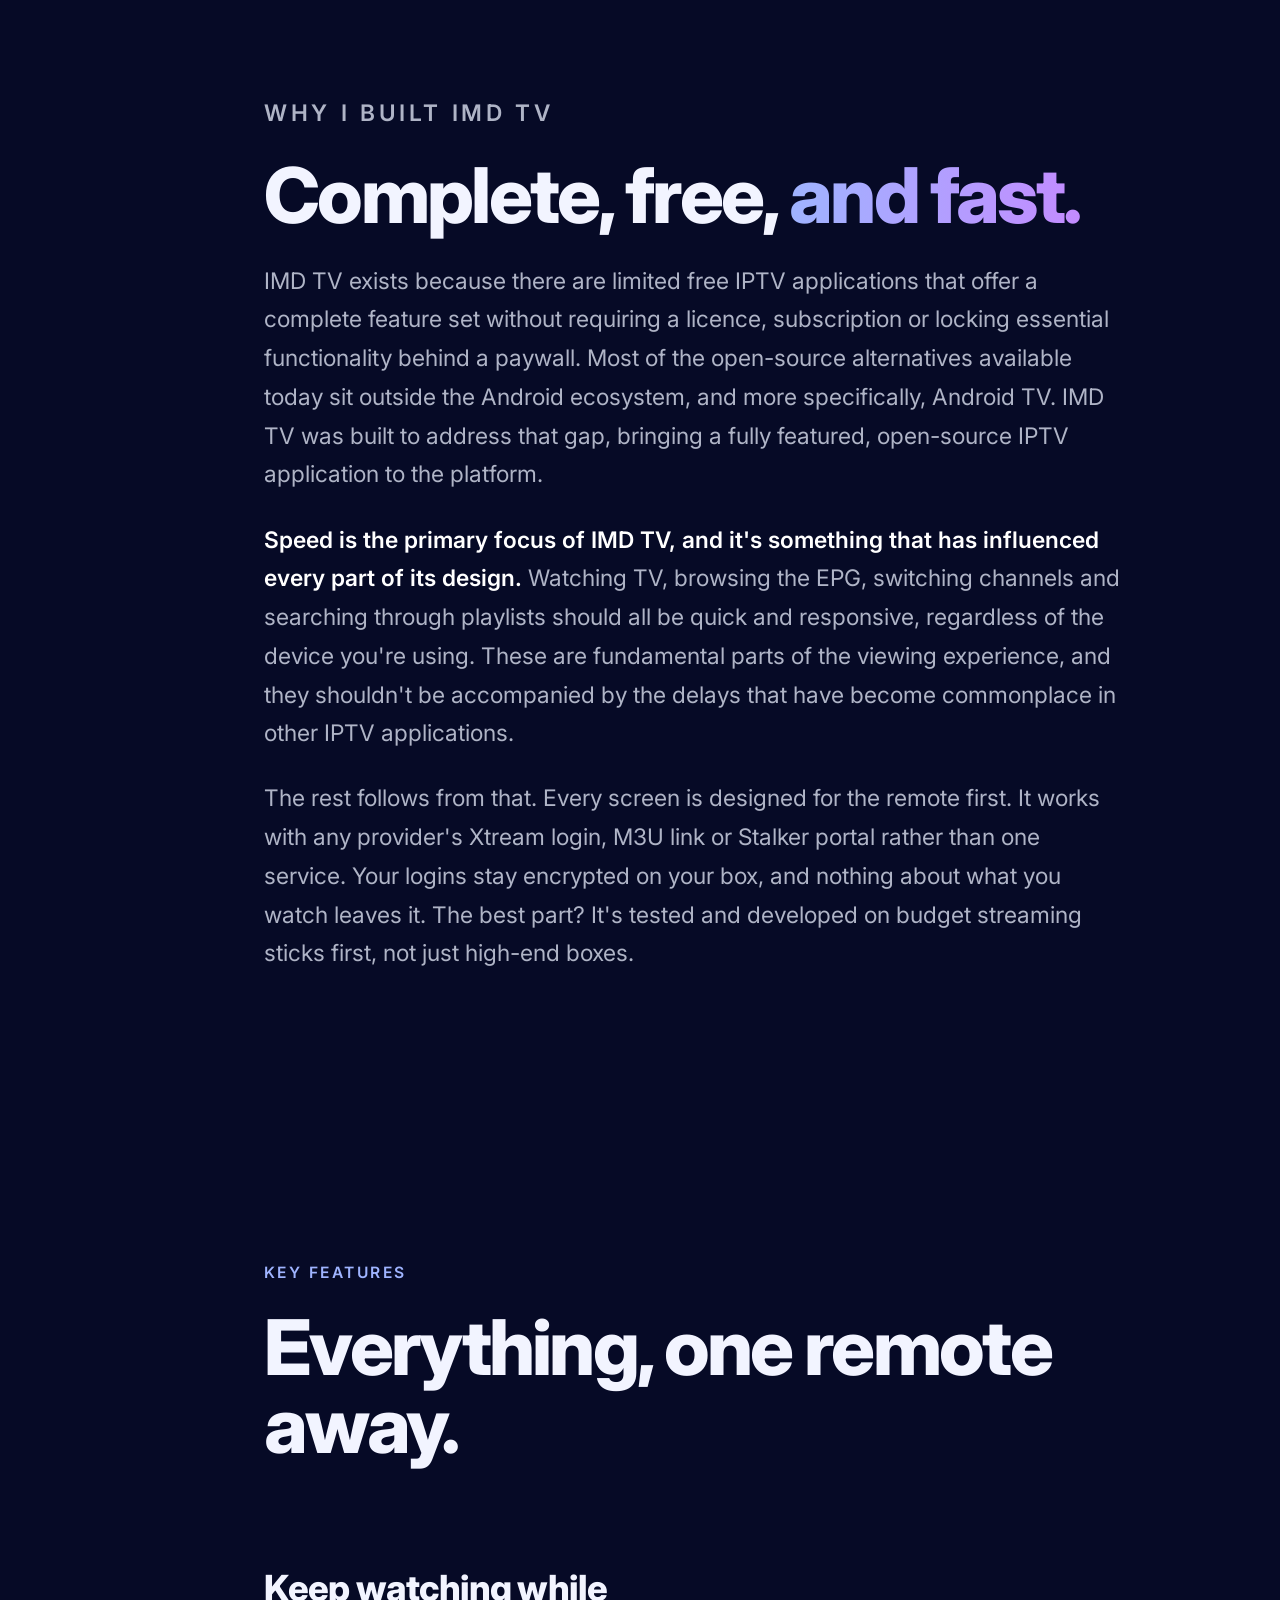
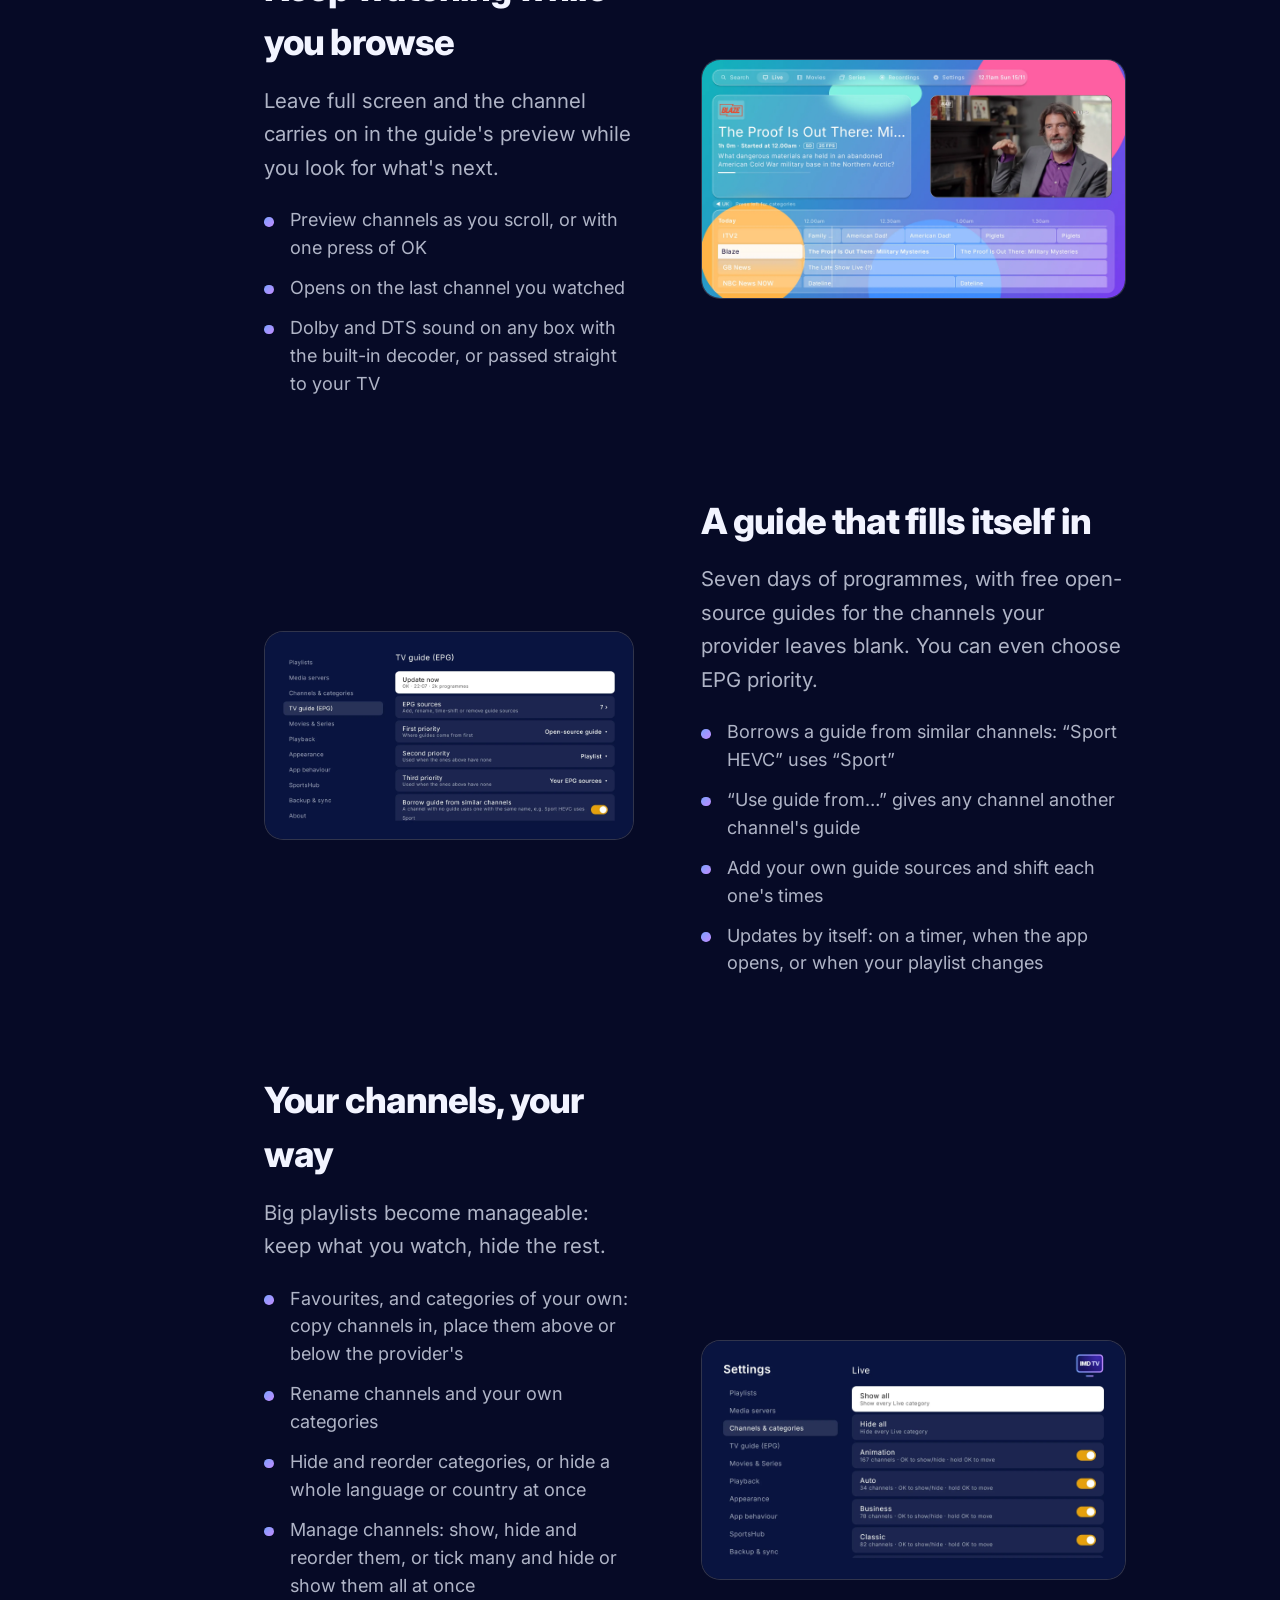
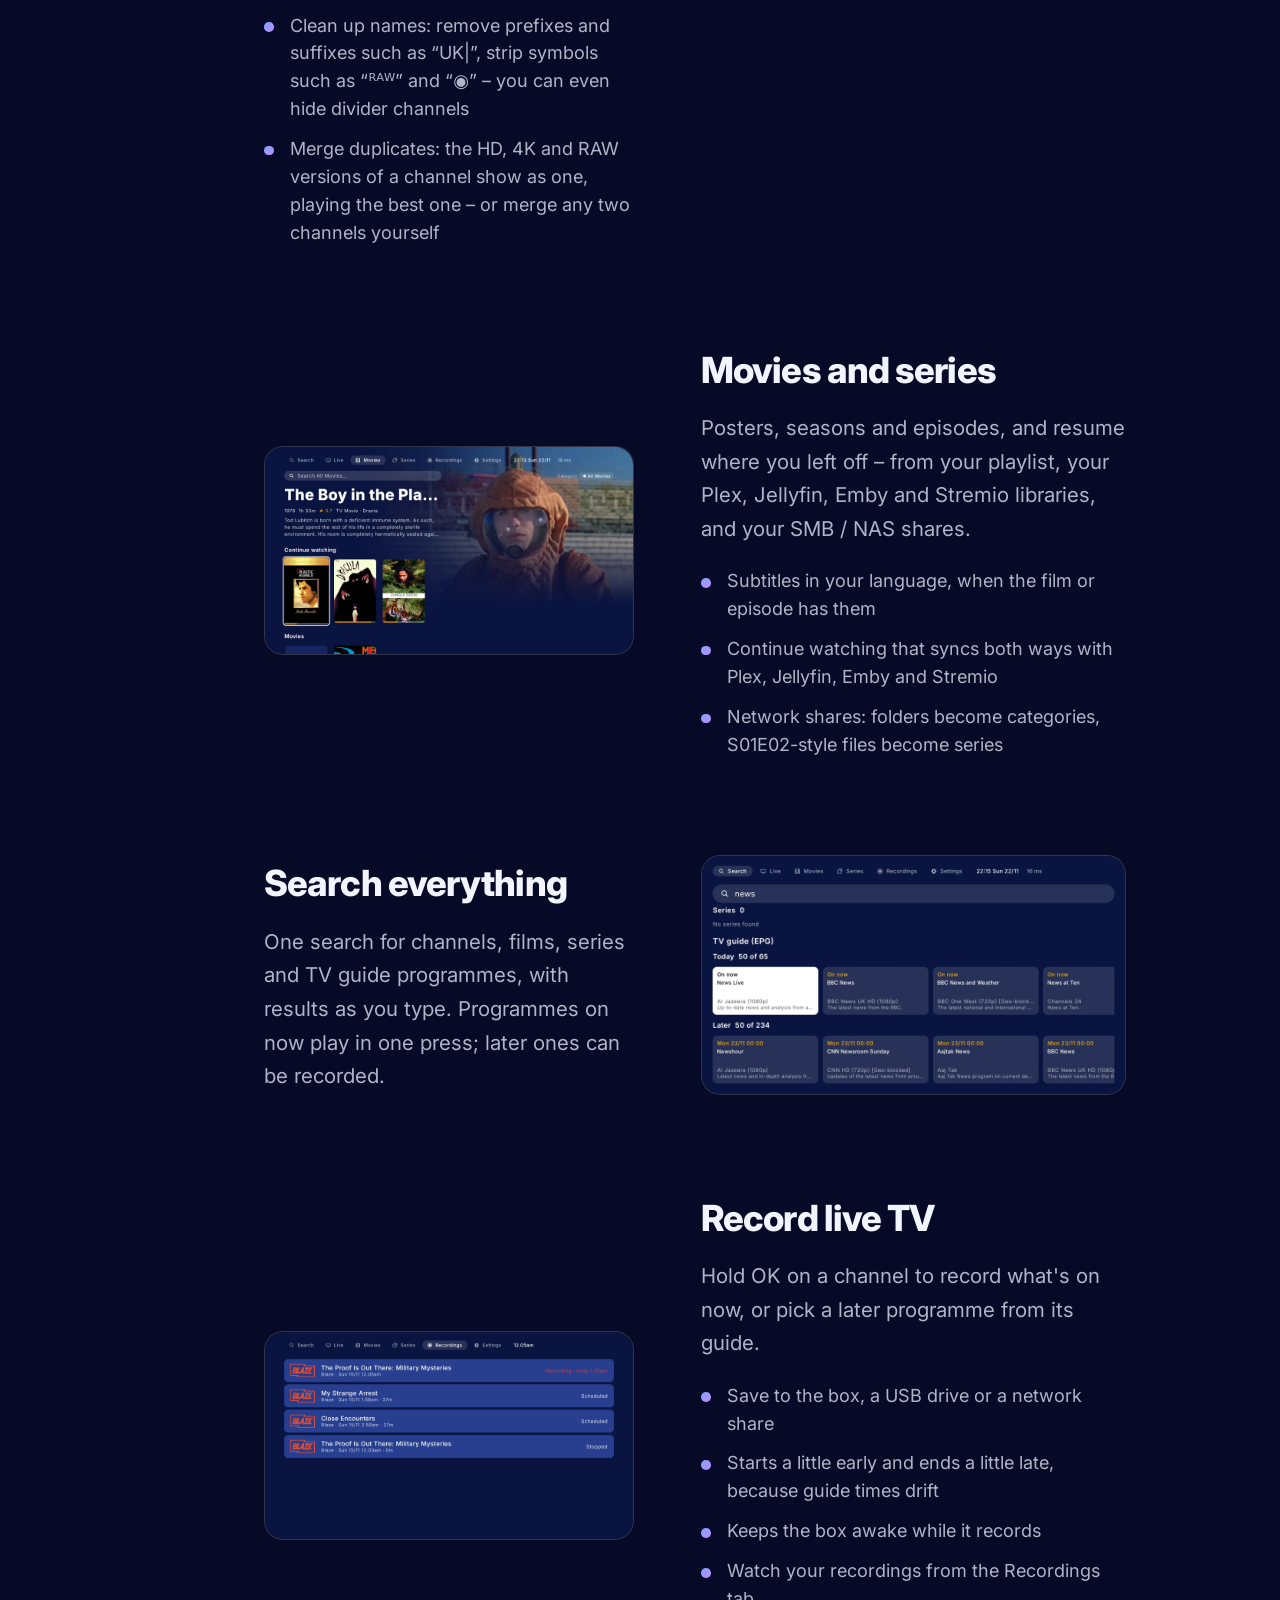
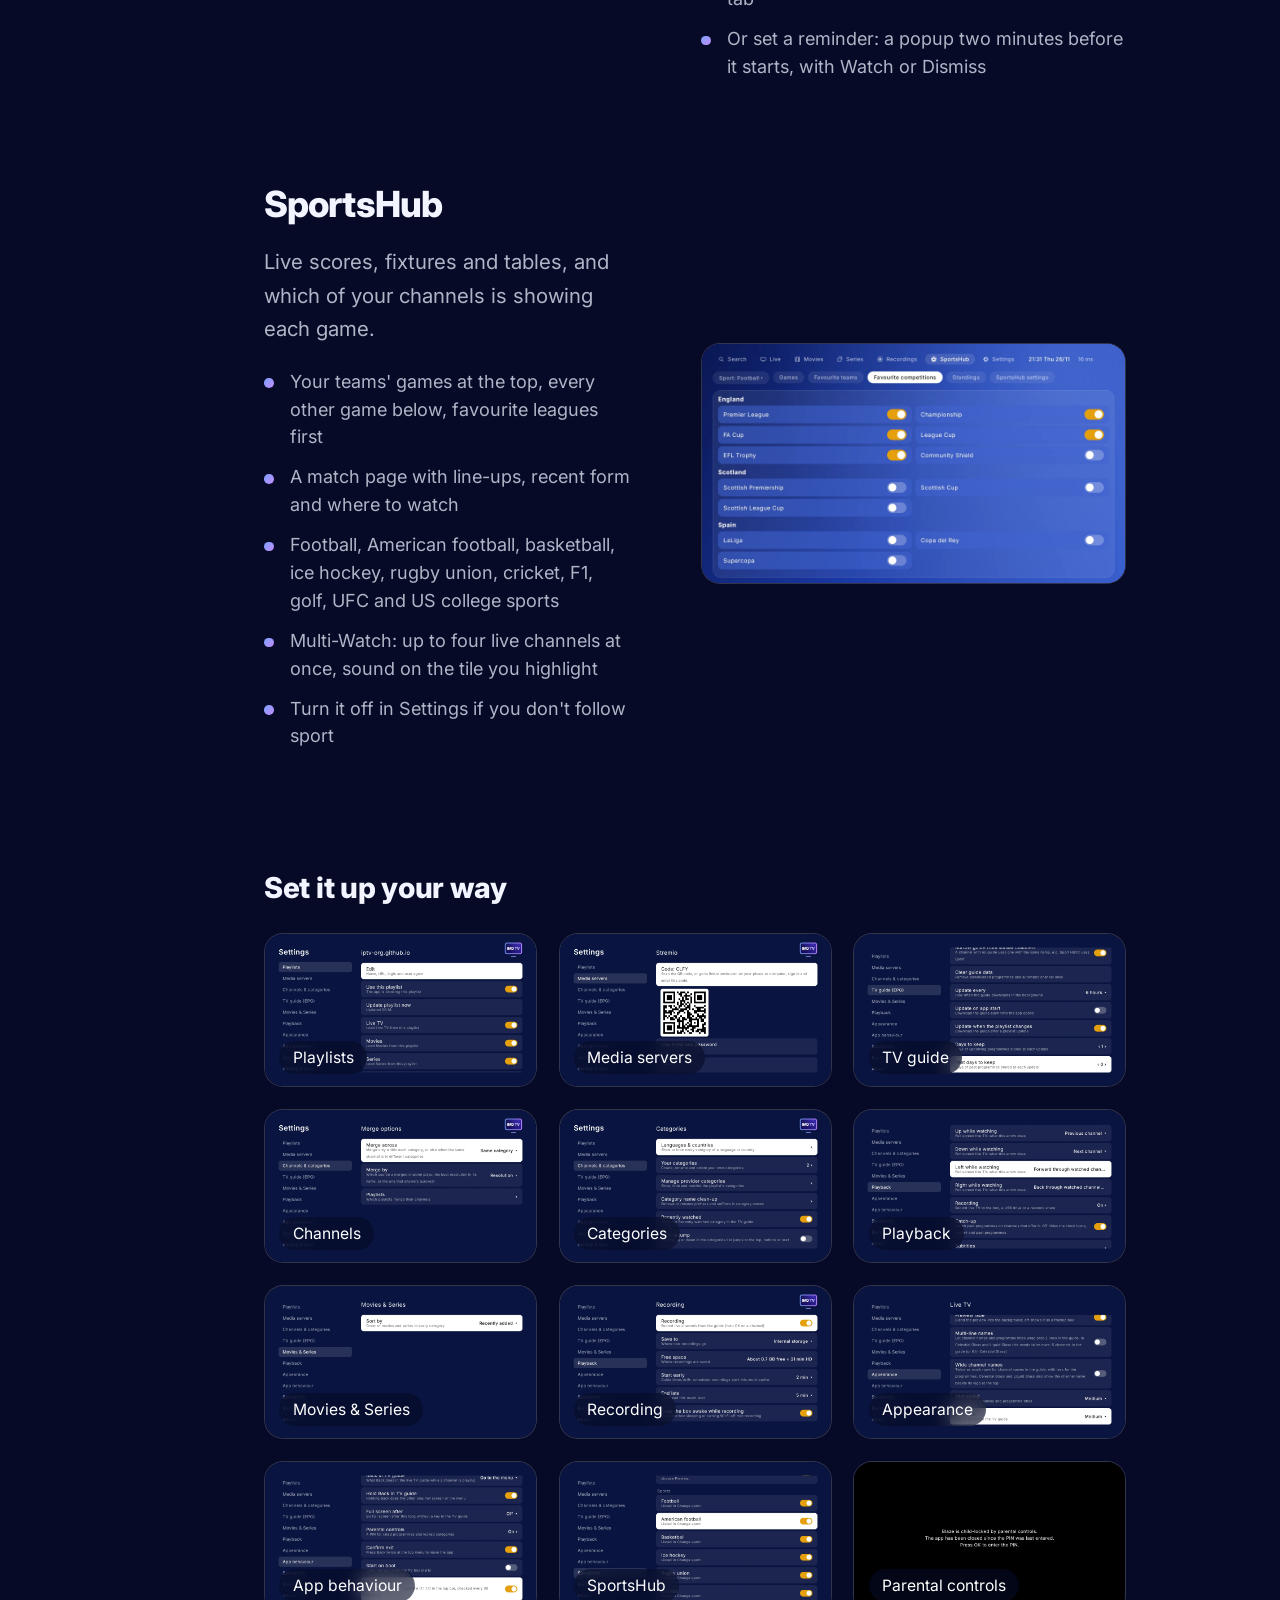
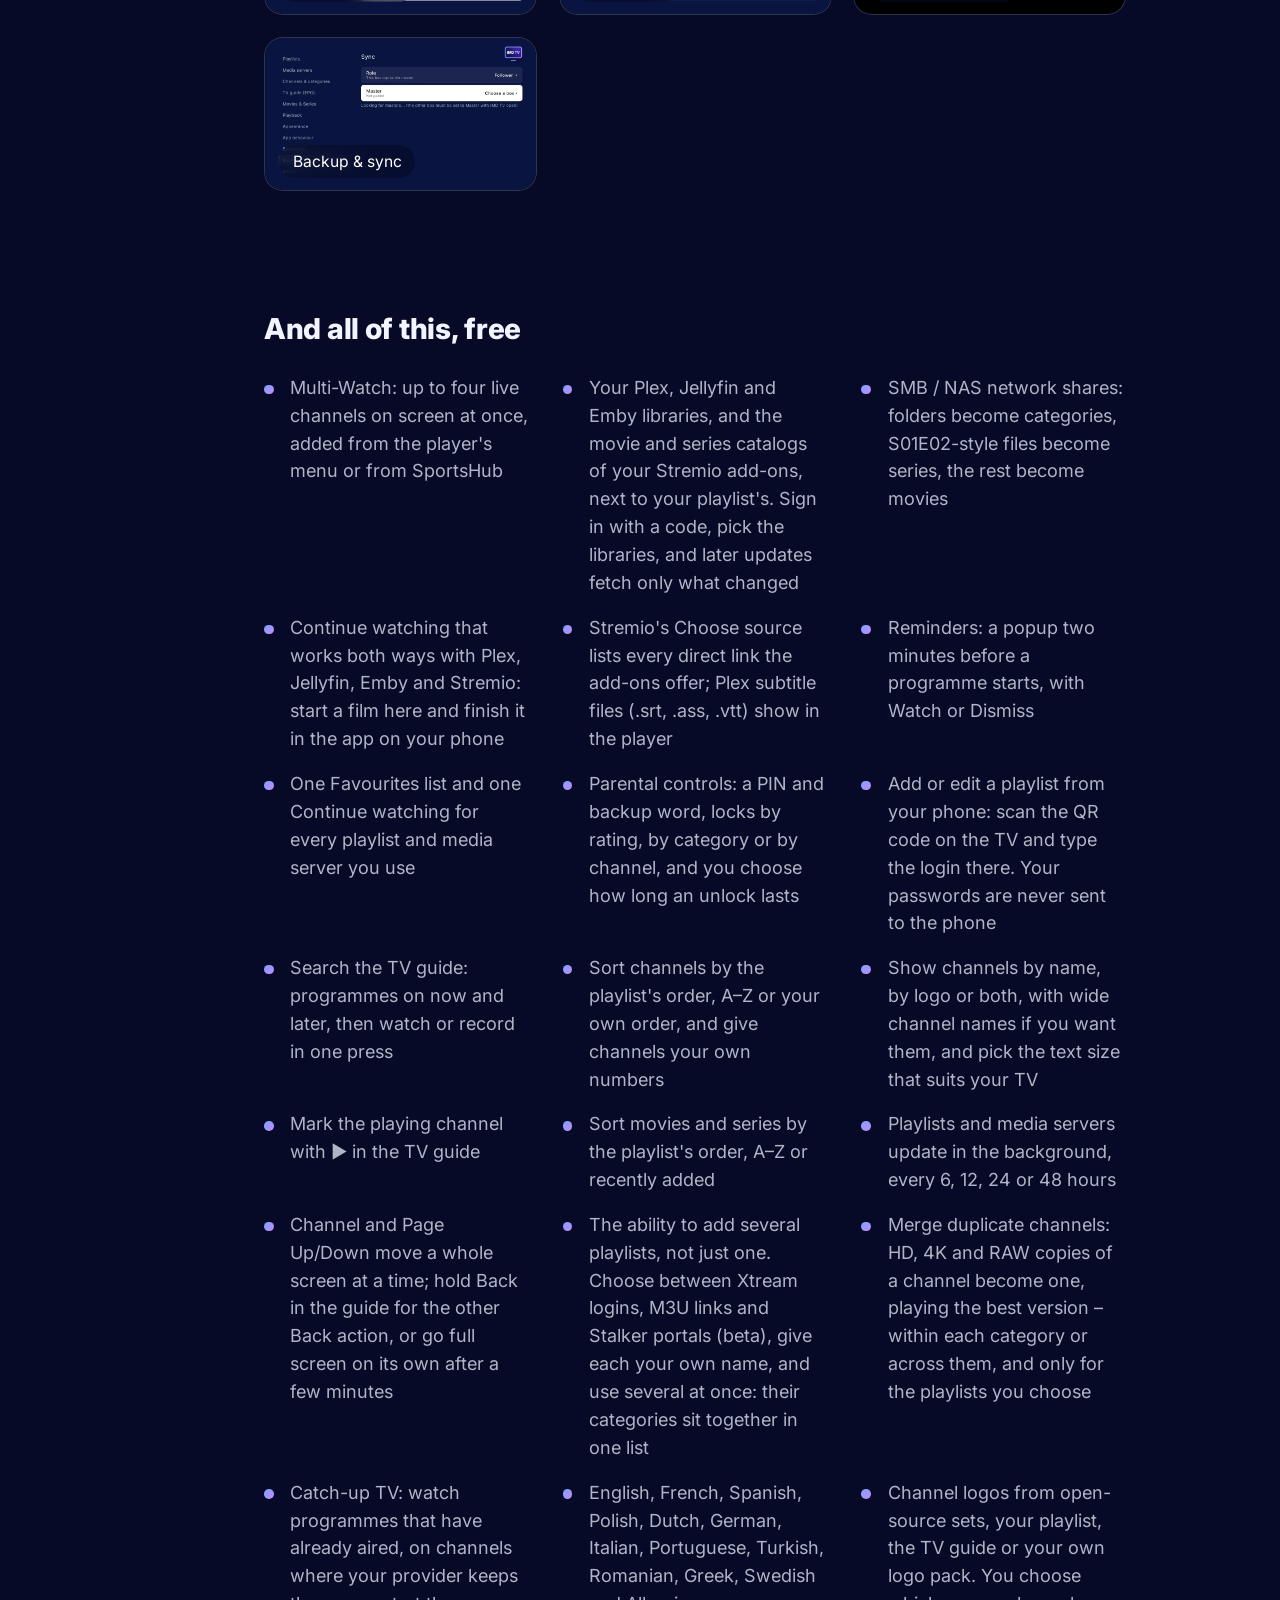
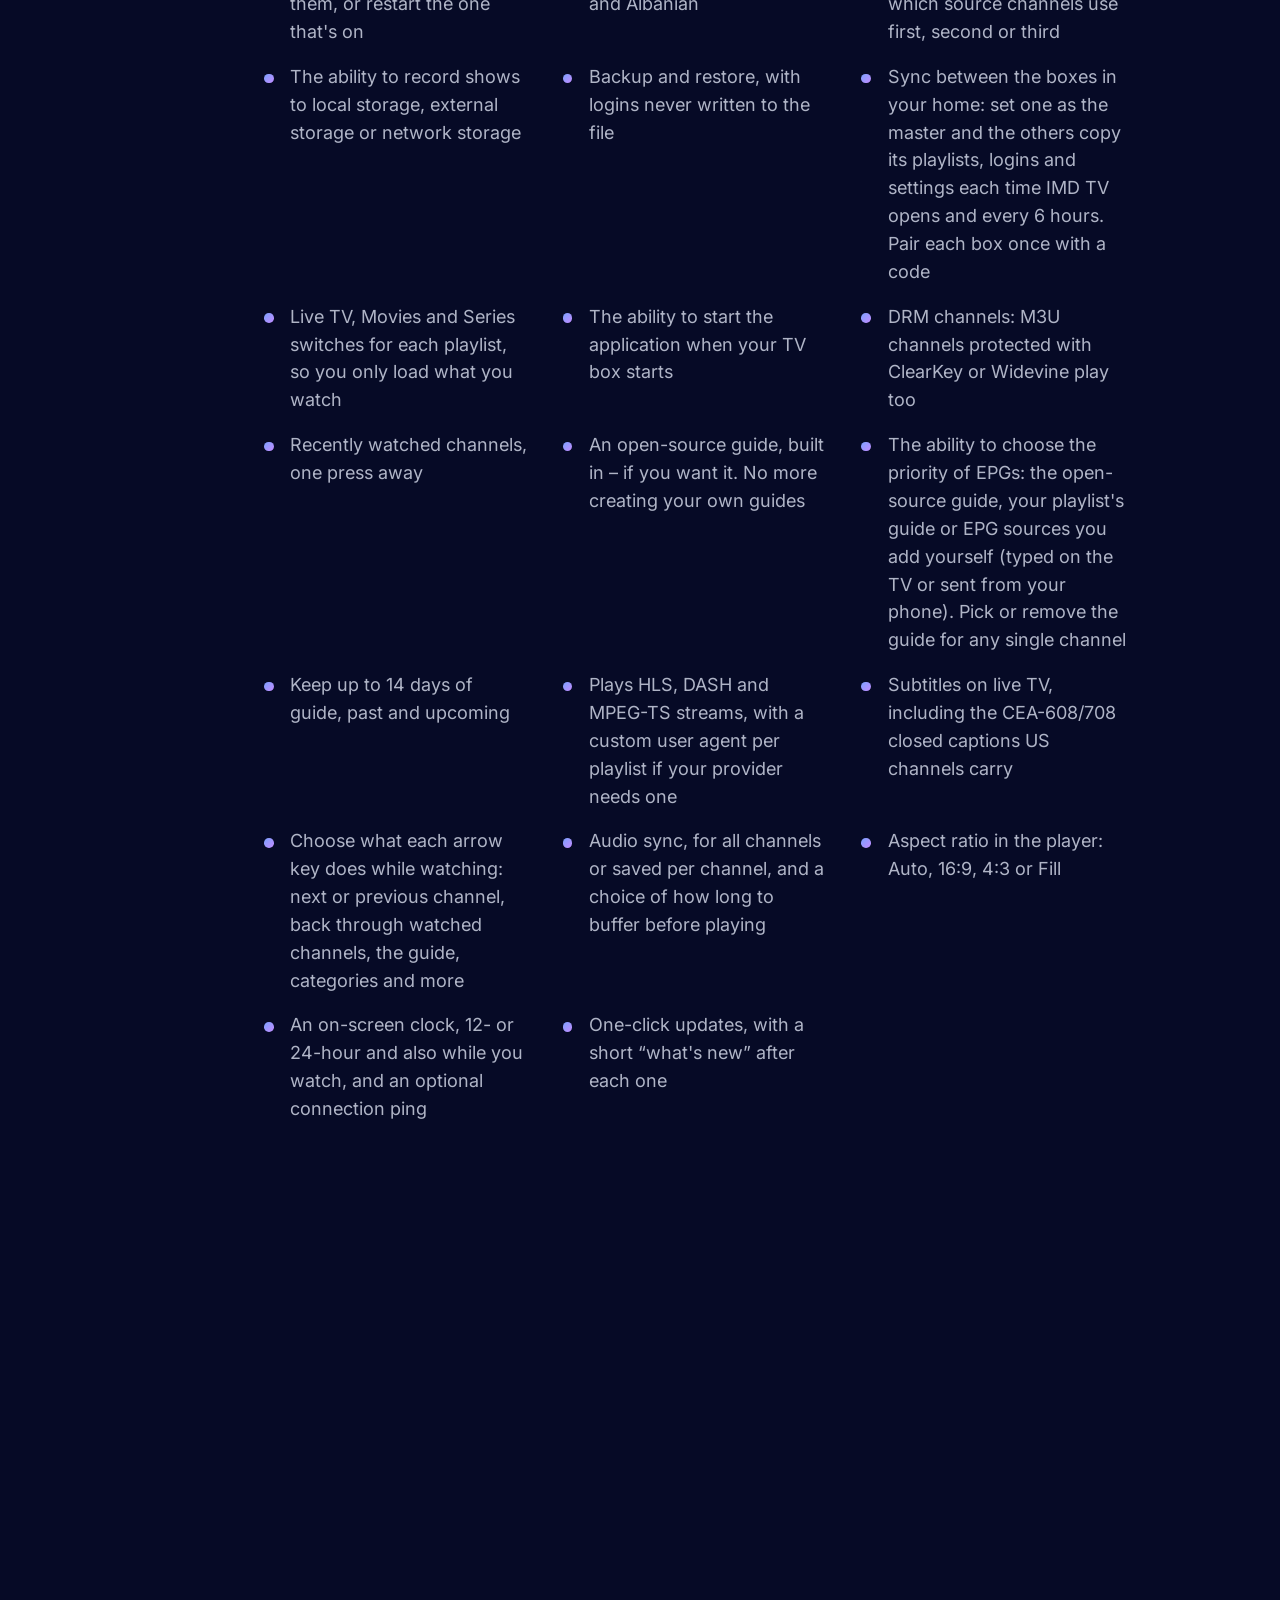
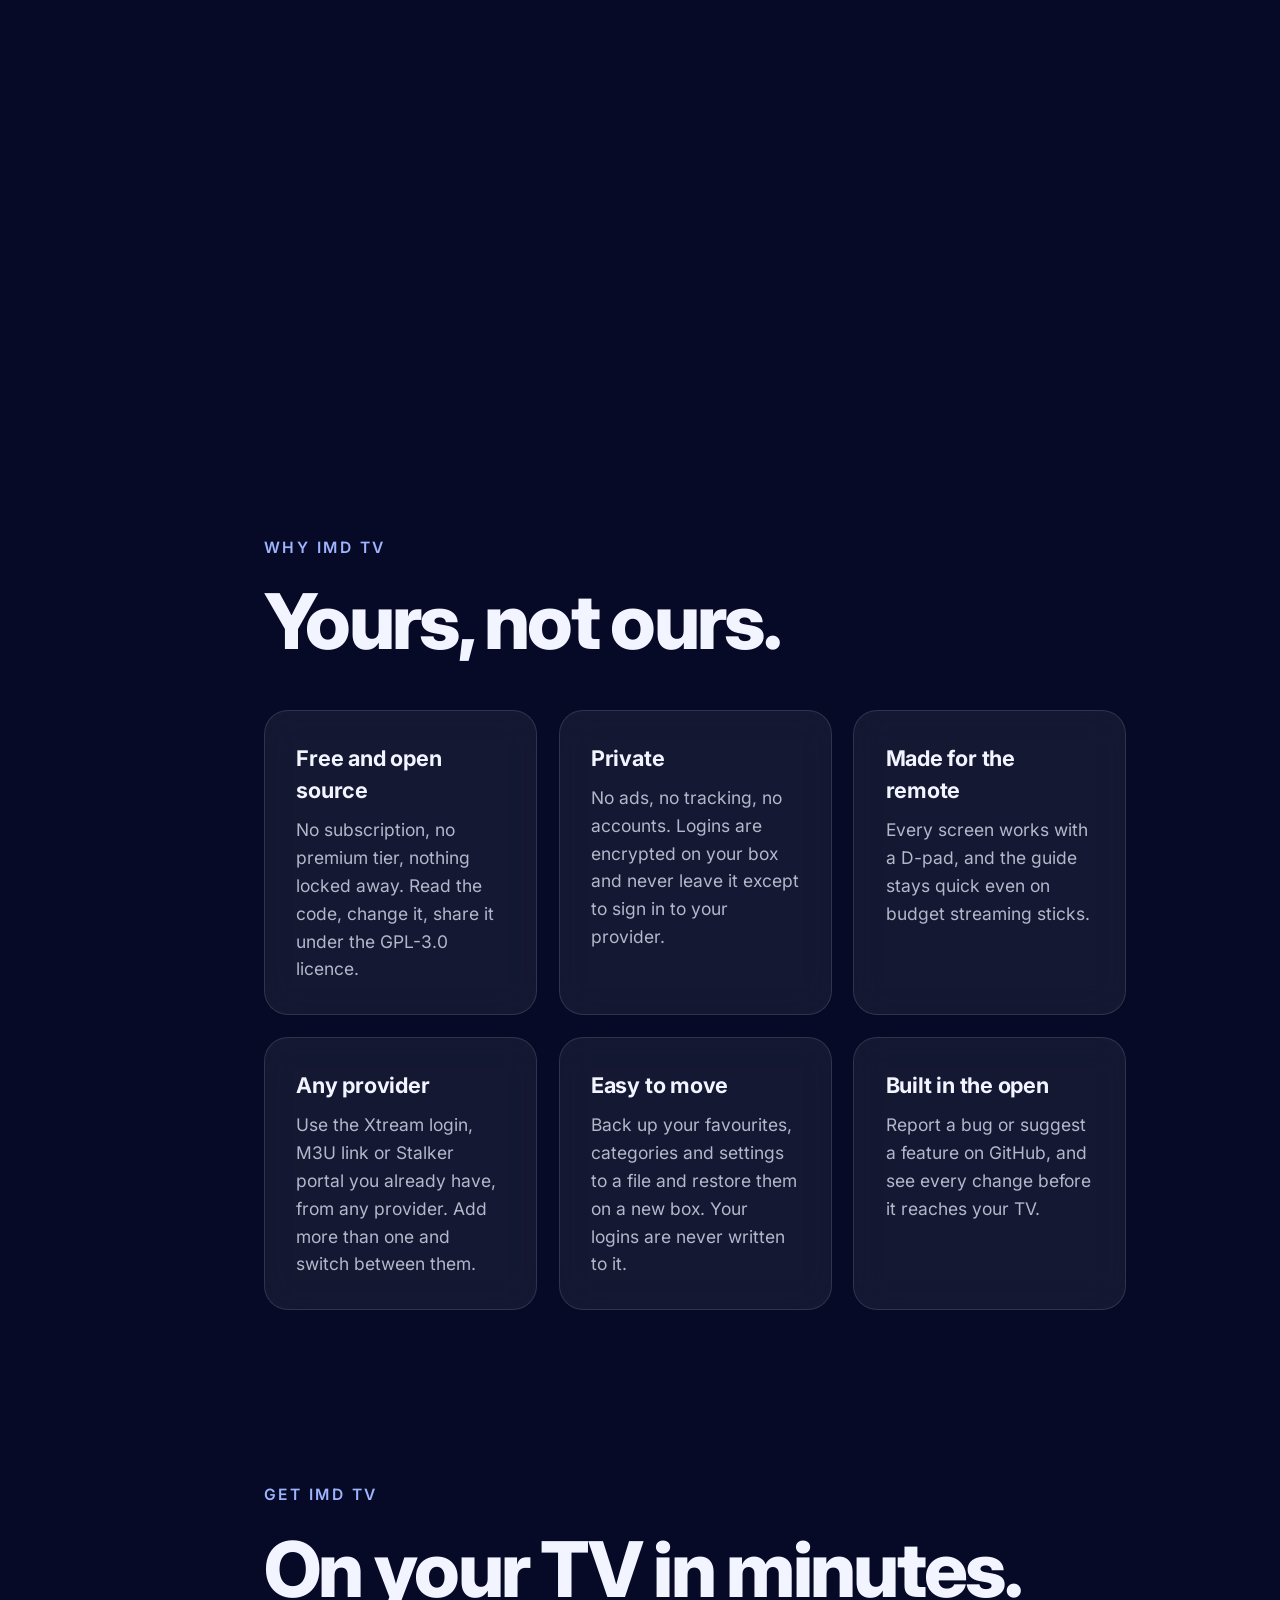
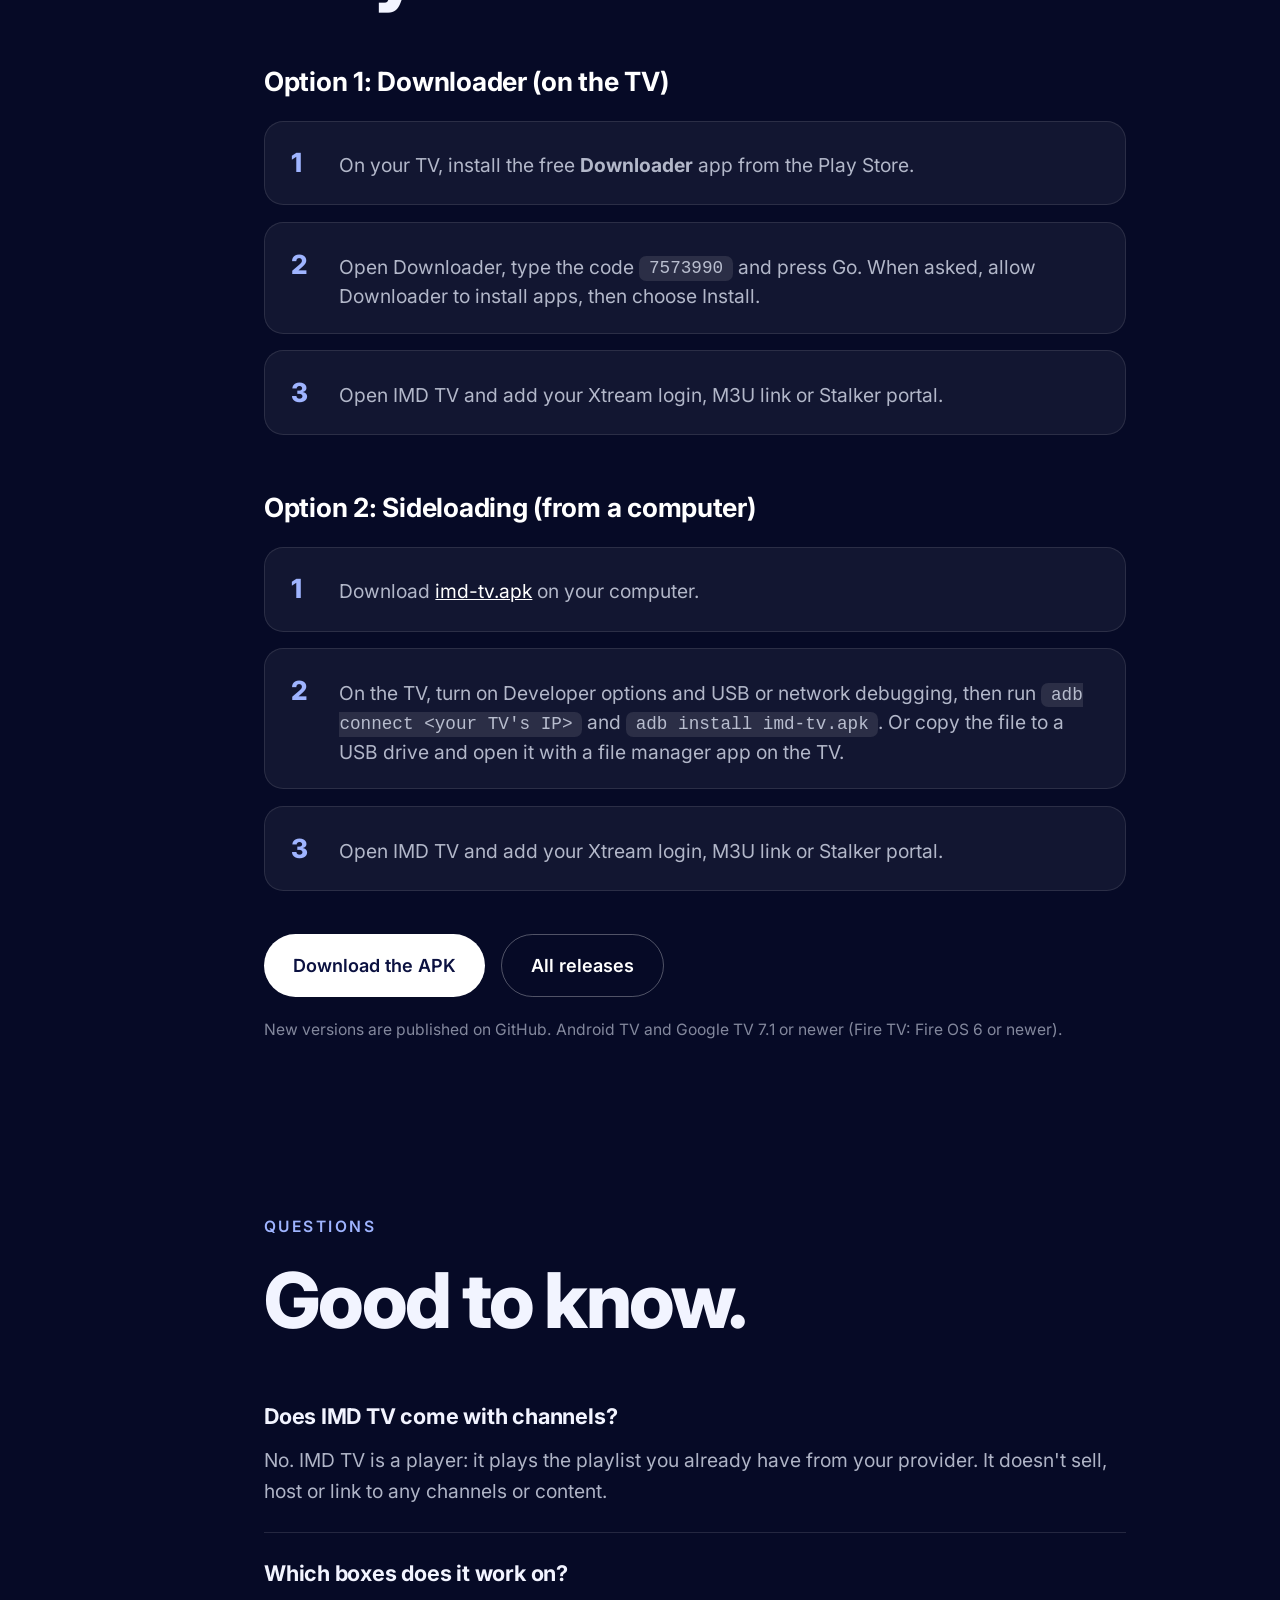
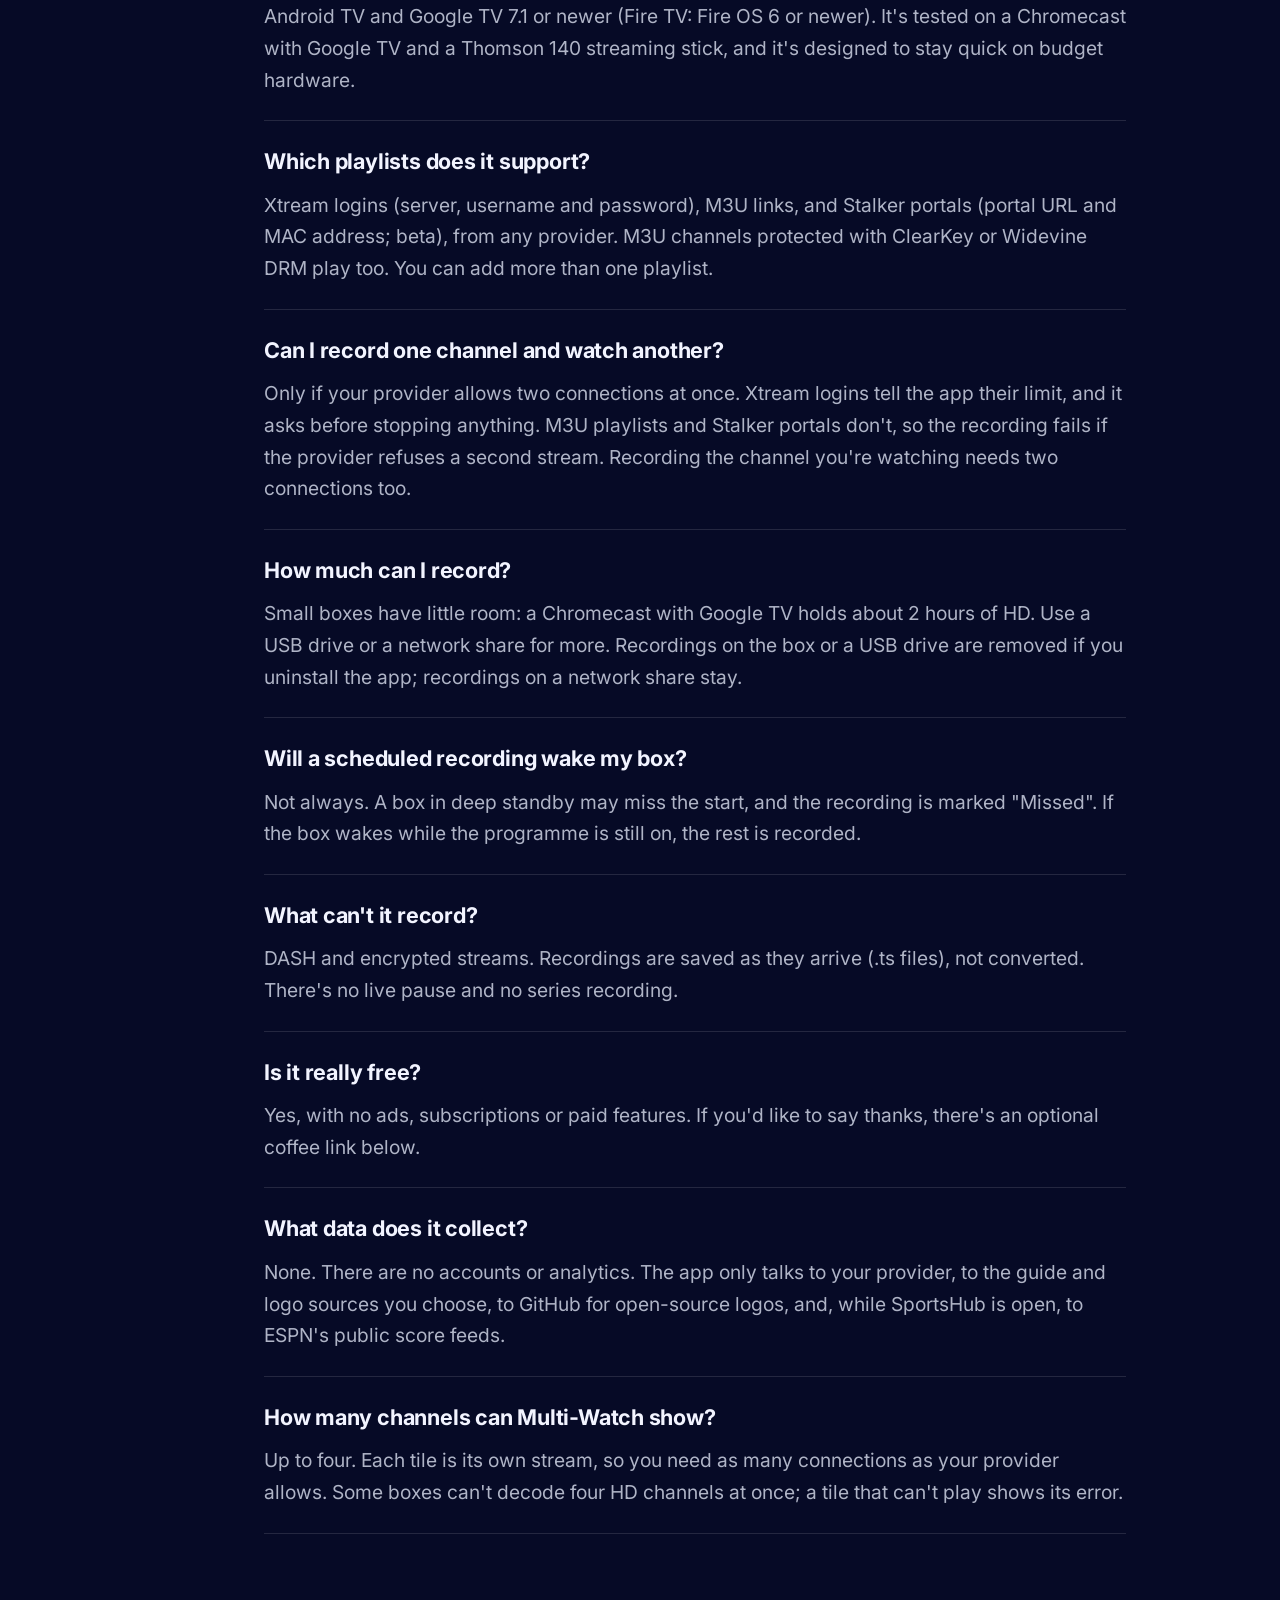
==== commit 611d074d: "Site: 0.8 and 0.9 features (Multi-Watch, more SportsHub sports, Emby, SMB / NAS, reminders, arrow ke" ====
--- a/site/index.html
+++ b/site/index.html
@@ -39,7 +39,7 @@
       <div>
         <p class="kicker">Free · Open source · Android TV</p>
         <h1>Live TV, films<br>and series.<br><span class="grad">One app.</span></h1>
-        <p class="lead">IMD TV plays your own Xtream, M3U or Stalker portal playlist, and your Plex, Jellyfin and Stremio libraries, with a TV guide that keeps up with the remote, six themes, and no ads, tracking or paywalls.</p>
+        <p class="lead">IMD TV plays your own Xtream, M3U or Stalker portal playlist, and your Plex, Jellyfin, Emby and Stremio libraries, with a TV guide that keeps up with the remote, six themes, and no ads, tracking or paywalls.</p>
         <div class="btns">
           <a class="btn primary" href="#download">Download for Android TV</a>
           <a class="btn ghost" href="https://github.com/majorleeevil/imd-tv">View on GitHub</a>
@@ -111,9 +111,11 @@
       <div class="feature flip">
         <div class="text">
           <h3>Movies and series</h3>
-          <p>Posters, seasons and episodes, and resume where you left off – from your playlist and your Plex, Jellyfin and Stremio libraries.</p>
+          <p>Posters, seasons and episodes, and resume where you left off – from your playlist, your Plex, Jellyfin, Emby and Stremio libraries, and your SMB / NAS shares.</p>
           <ul role="list">
             <li>Subtitles in your language, when the film or episode has them</li>
+            <li>Continue watching that syncs both ways with Plex, Jellyfin, Emby and Stremio</li>
+            <li>Network shares: folders become categories, S01E02-style files become series</li>
           </ul>
         </div>
         <figure class="shot"><img src="img/continue-watching.webp" width="1920" height="1080" loading="lazy" alt="Movies screen: Continue watching with films from a Jellyfin server, the focused film's artwork behind"></figure>
@@ -136,6 +138,7 @@
             <li>Starts a little early and ends a little late, because guide times drift</li>
             <li>Keeps the box awake while it records</li>
             <li>Watch your recordings from the Recordings tab</li>
+            <li>Or set a reminder: a popup two minutes before it starts, with Watch or Dismiss</li>
           </ul>
         </div>
         <figure class="shot"><img src="img/recordings.webp" width="1920" height="1080" loading="lazy" alt="Recordings tab: a Blaze programme recording now, two scheduled and one finished"></figure>
@@ -147,7 +150,8 @@
           <ul role="list">
             <li>Your teams' games at the top, every other game below, favourite leagues first</li>
             <li>A match page with line-ups, recent form and where to watch</li>
-            <li>Football, American football, basketball, ice hockey, rugby union and cricket</li>
+            <li>Football, American football, basketball, ice hockey, rugby union, cricket, F1, golf, UFC and US college sports</li>
+            <li>Multi-Watch: up to four live channels at once, sound on the tile you highlight</li>
             <li>Turn it off in Settings if you don't follow sport</li>
           </ul>
         </div>
@@ -173,14 +177,19 @@
 
       <h3 class="more-title">And all of this, free</h3>
       <ul class="more" role="list">
-        <li>Your Plex and Jellyfin libraries, and the movie and series catalogs of your Stremio add-ons, next to your playlist's. Sign in with a code, pick the libraries, and later updates fetch only what changed</li>
-        <li>Continue watching that works both ways with Plex, Jellyfin and Stremio: start a film here and finish it in the app on your phone</li>
+        <li>Multi-Watch: up to four live channels on screen at once, added from the player's menu or from SportsHub</li>
+        <li>Your Plex, Jellyfin and Emby libraries, and the movie and series catalogs of your Stremio add-ons, next to your playlist's. Sign in with a code, pick the libraries, and later updates fetch only what changed</li>
+        <li>SMB / NAS network shares: folders become categories, S01E02-style files become series, the rest become movies</li>
+        <li>Continue watching that works both ways with Plex, Jellyfin, Emby and Stremio: start a film here and finish it in the app on your phone</li>
+        <li>Stremio's Choose source lists every direct link the add-ons offer; Plex subtitle files (.srt, .ass, .vtt) show in the player</li>
+        <li>Reminders: a popup two minutes before a programme starts, with Watch or Dismiss</li>
         <li>One Favourites list and one Continue watching for every playlist and media server you use</li>
         <li>Parental controls: a PIN and backup word, locks by rating, by category or by channel, and you choose how long an unlock lasts</li>
         <li>Add or edit a playlist from your phone: scan the QR code on the TV and type the login there. Your passwords are never sent to the phone</li>
         <li>Search the TV guide: programmes on now and later, then watch or record in one press</li>
         <li>Sort channels by the playlist's order, A–Z or your own order, and give channels your own numbers</li>
-        <li>Show channels by name, by logo or both, and pick the text size that suits your TV</li>
+        <li>Show channels by name, by logo or both, with wide channel names if you want them, and pick the text size that suits your TV</li>
+        <li>Mark the playing channel with ▶ in the TV guide</li>
         <li>Sort movies and series by the playlist's order, A–Z or recently added</li>
         <li>Playlists and media servers update in the background, every 6, 12, 24 or 48 hours</li>
         <li>Channel and Page Up/Down move a whole screen at a time; hold Back in the guide for the other Back action, or go full screen on its own after a few minutes</li>
@@ -197,11 +206,12 @@
         <li>DRM channels: M3U channels protected with ClearKey or Widevine play too</li>
         <li>Recently watched channels, one press away</li>
         <li>An open-source guide, built in – if you want it. No more creating your own guides</li>
-        <li>The ability to choose the priority of EPGs: the open-source guide, your playlist's guide or EPG sources you add yourself. You decide</li>
+        <li>The ability to choose the priority of EPGs: the open-source guide, your playlist's guide or EPG sources you add yourself (typed on the TV or sent from your phone). Pick or remove the guide for any single channel</li>
         <li>Keep up to 14 days of guide, past and upcoming</li>
         <li>Plays HLS, DASH and MPEG-TS streams, with a custom user agent per playlist if your provider needs one</li>
-        <li>Subtitles on live TV, when the channel has them</li>
-        <li>Change channel with Up/Down or Left/Right, and step back through the channels you watched</li>
+        <li>Subtitles on live TV, including the CEA-608/708 closed captions US channels carry</li>
+        <li>Choose what each arrow key does while watching: next or previous channel, back through watched channels, the guide, categories and more</li>
+        <li>Audio sync, for all channels or saved per channel, and a choice of how long to buffer before playing</li>
         <li>Aspect ratio in the player: Auto, 16:9, 4:3 or Fill</li>
         <li>An on-screen clock, 12- or 24-hour and also while you watch, and an optional connection ping</li>
         <li>One-click updates, with a short “what's new” after each one</li>
@@ -277,7 +287,8 @@
         <div class="qa"><h3>Will a scheduled recording wake my box?</h3><p>Not always. A box in deep standby may miss the start, and the recording is marked "Missed". If the box wakes while the programme is still on, the rest is recorded.</p></div>
         <div class="qa"><h3>What can't it record?</h3><p>DASH and encrypted streams. Recordings are saved as they arrive (.ts files), not converted. There's no live pause and no series recording.</p></div>
         <div class="qa"><h3>Is it really free?</h3><p>Yes, with no ads, subscriptions or paid features. If you'd like to say thanks, there's an optional coffee link below.</p></div>
-        <div class="qa"><h3>What data does it collect?</h3><p>None. There are no accounts or analytics. The app only talks to your provider, to the guide and logo sources you choose, and to GitHub for open-source logos.</p></div>
+        <div class="qa"><h3>What data does it collect?</h3><p>None. There are no accounts or analytics. The app only talks to your provider, to the guide and logo sources you choose, to GitHub for open-source logos, and, while SportsHub is open, to ESPN's public score feeds.</p></div>
+        <div class="qa"><h3>How many channels can Multi-Watch show?</h3><p>Up to four. Each tile is its own stream, so you need as many connections as your provider allows. Some boxes can't decode four HD channels at once; a tile that can't play shows its error.</p></div>
       </div>
     </div>
   </section>
